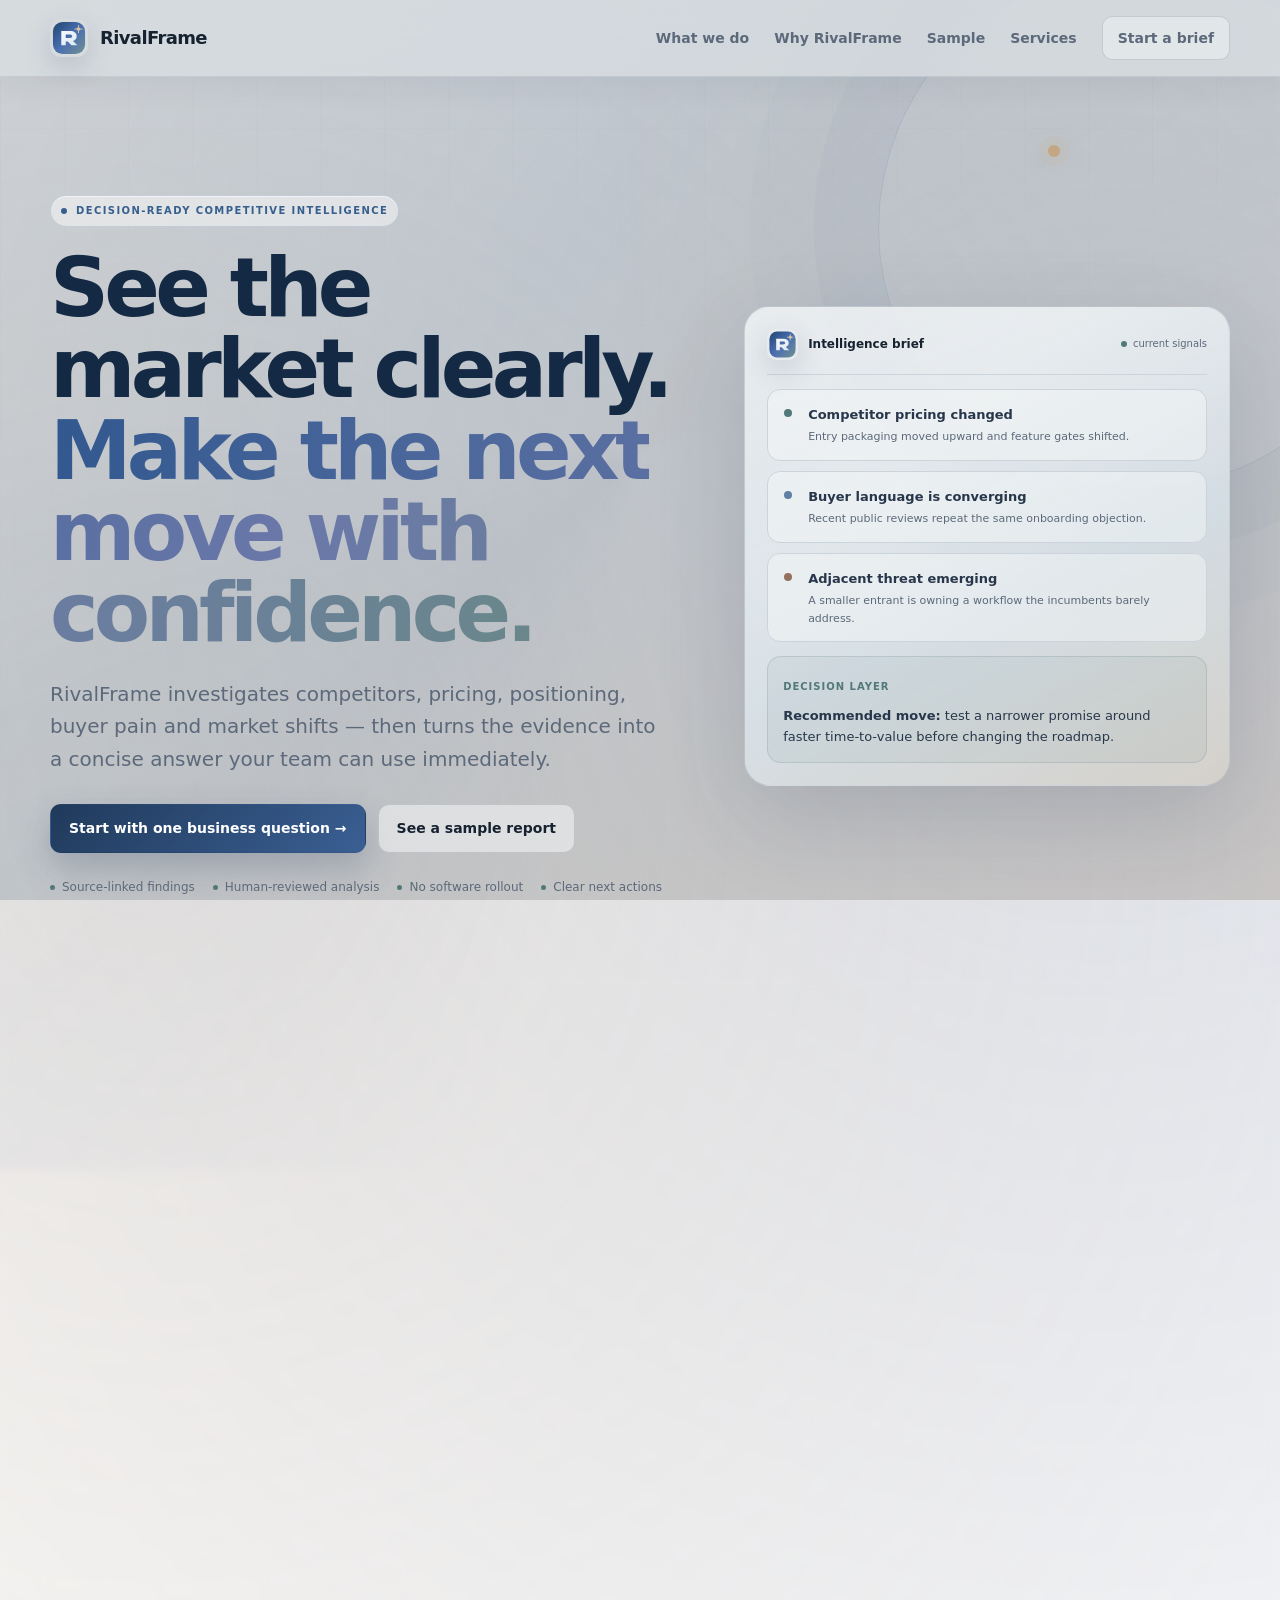
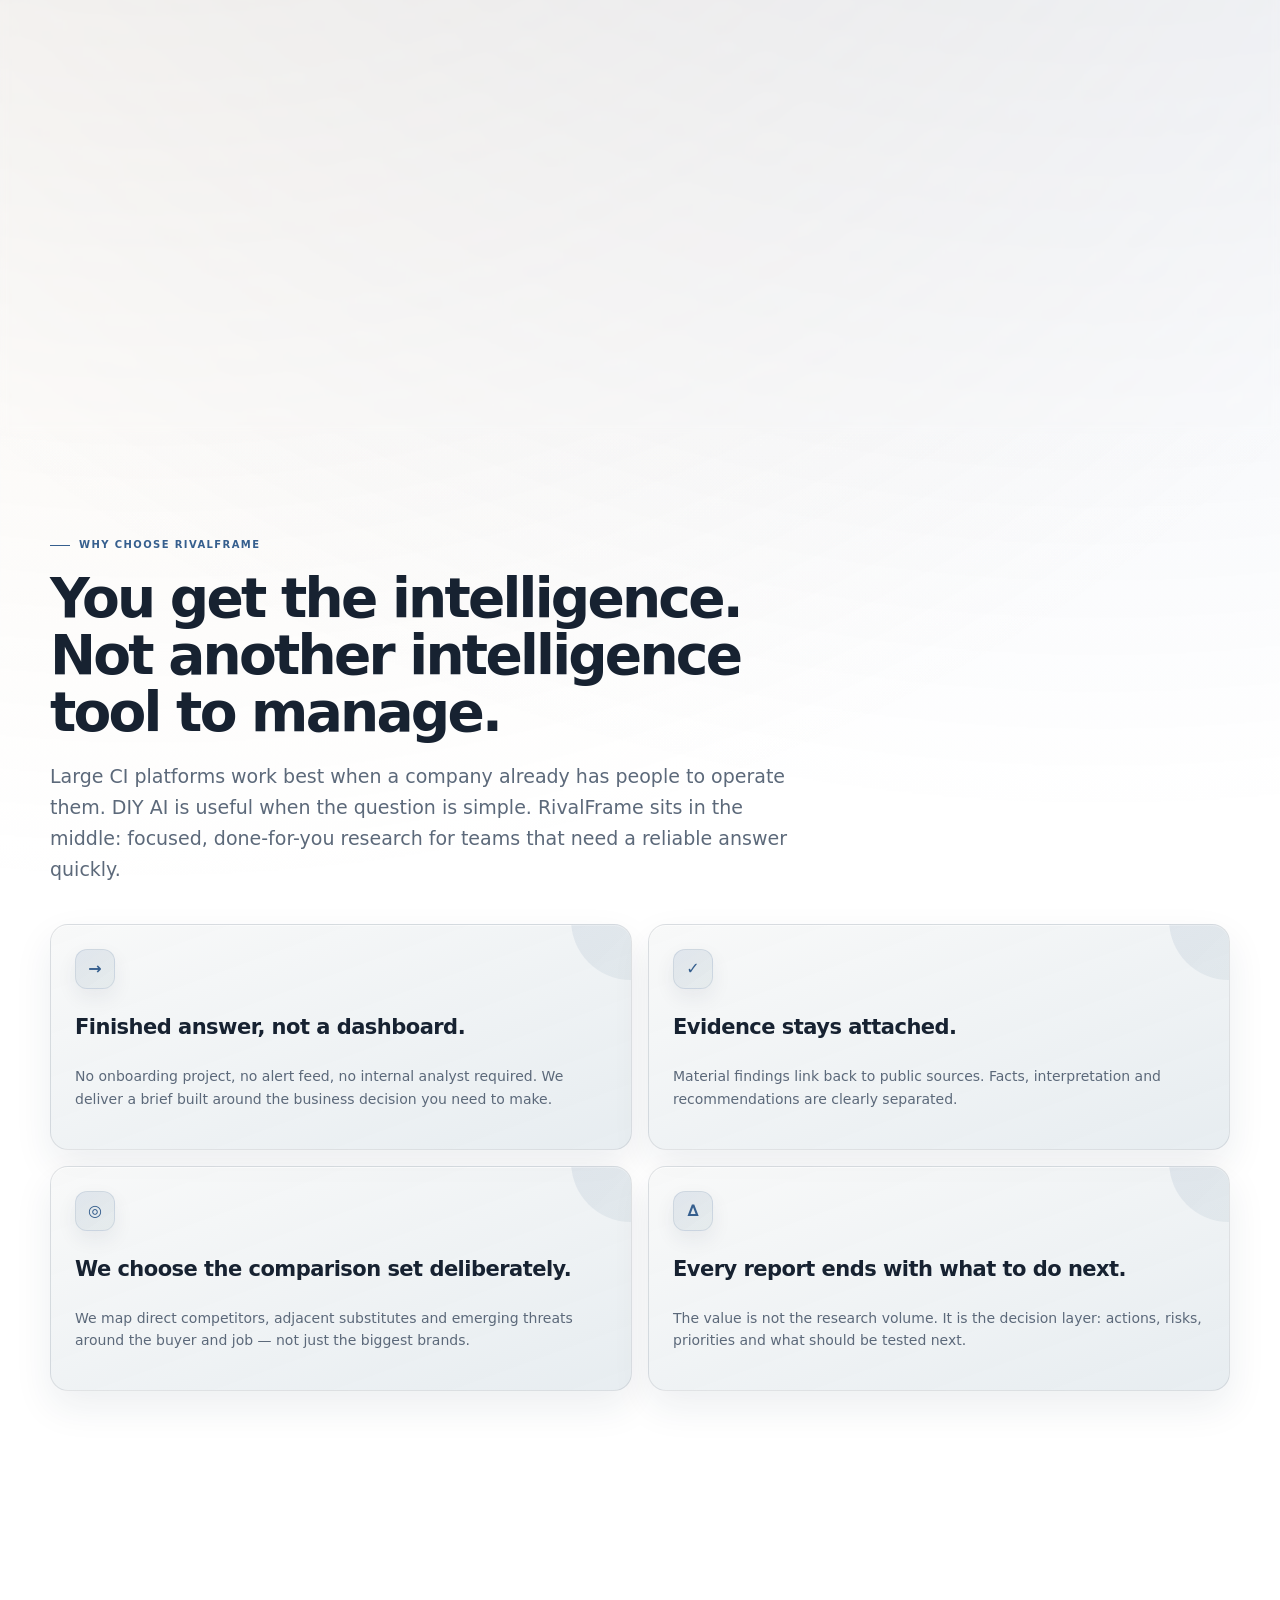
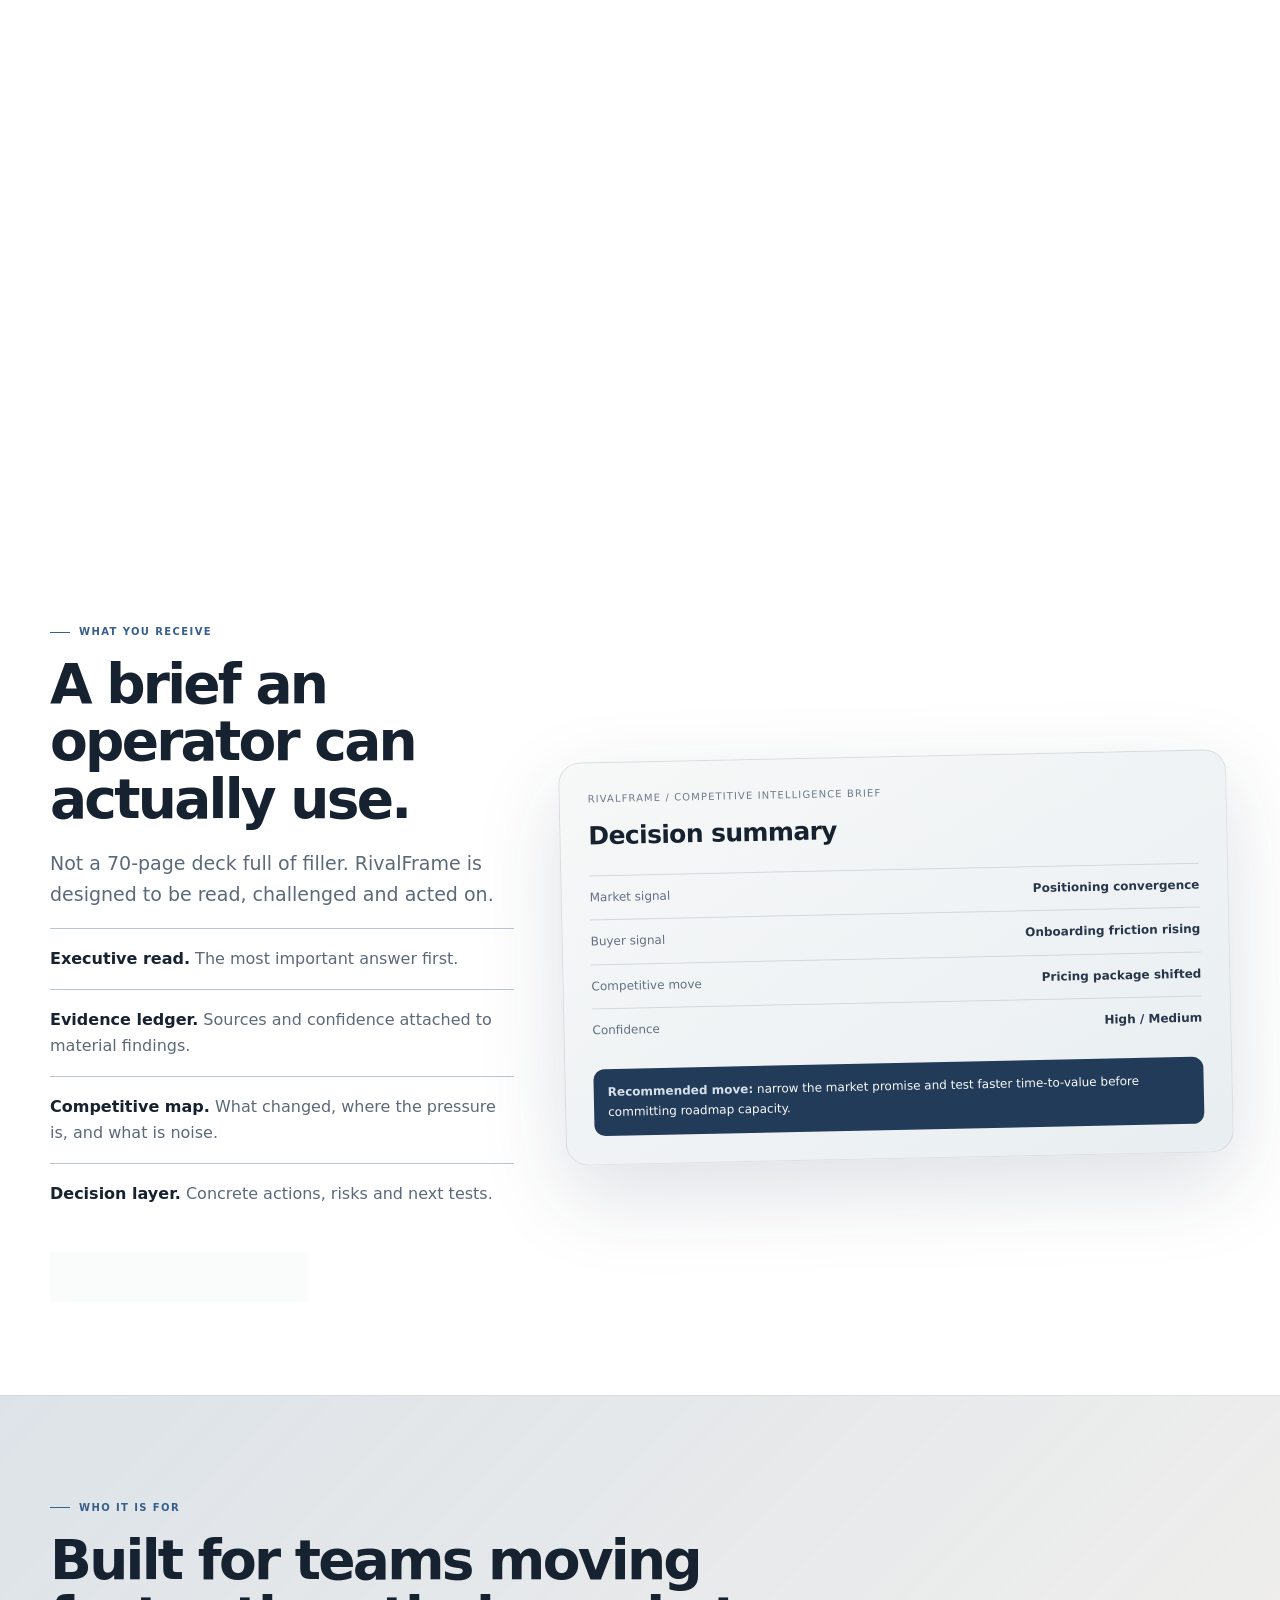
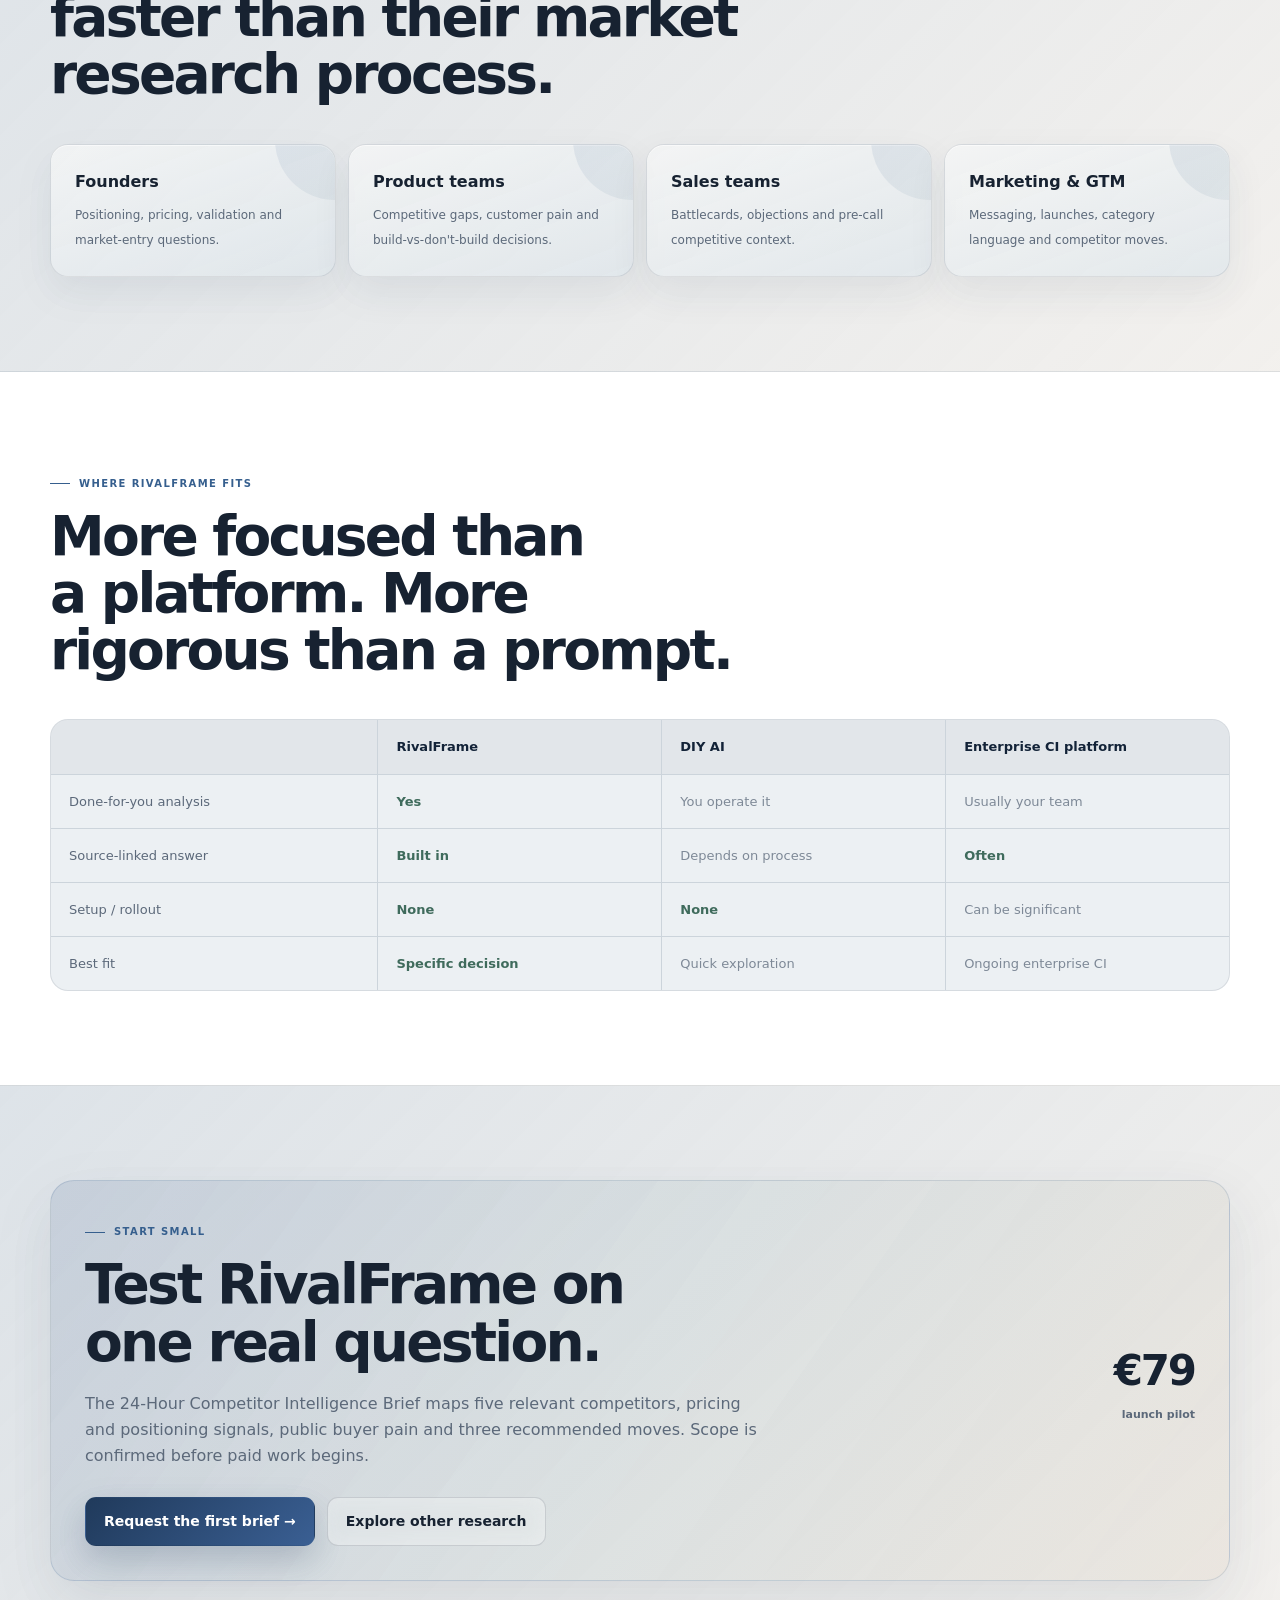
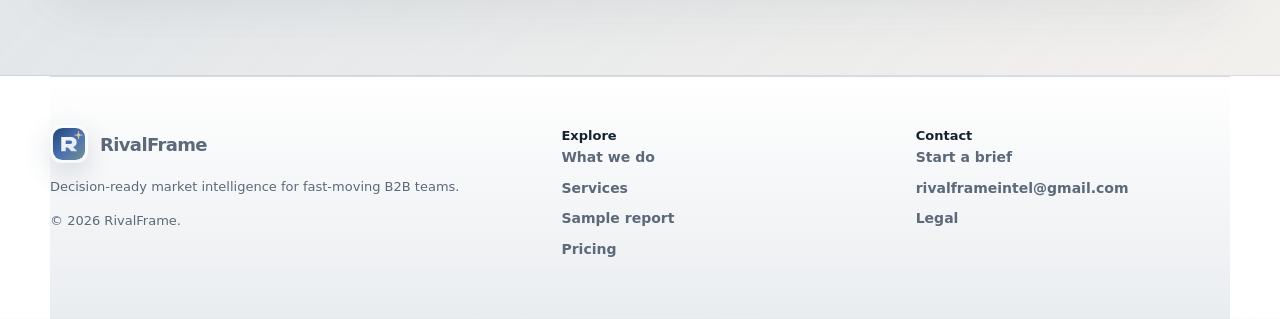
==== index.html @ 8e236d17 "Apply RivalFrame premium brand layer and logo" ====
<!doctype html>
<html lang="en">
<head>
  <meta charset="utf-8">
  <meta name="viewport" content="width=device-width,initial-scale=1">
  <title>RivalFrame — Decision-ready competitive intelligence</title>
  <meta name="description" content="RivalFrame turns competitor moves, pricing, buyer pain and market signals into source-linked answers and clear next actions for B2B SaaS and AI teams.">
  <meta name="theme-color" content="#cfd7df">
  <meta property="og:title" content="RivalFrame — Decision-ready competitive intelligence">
  <meta property="og:description" content="Know what changed. Know why it matters. Know what to do next.">
  <link rel="icon" href="logo-mark.svg" type="image/svg+xml">
  <link rel="stylesheet" href="styles.css">
  <link rel="stylesheet" href="brand.css">
</head>
<body>
  <div class="nav-shell">
    <header class="nav wrap">
      <a class="brand" href="index.html"><span class="mark">RF</span><span>RivalFrame</span></a>
      <button class="menu-toggle" aria-label="Toggle navigation" aria-expanded="false">☰</button>
      <nav><a href="#what">What we do</a><a href="#why">Why RivalFrame</a><a href="sample.html">Sample</a><a href="services.html">Services</a><a class="nav-cta" href="contact.html">Start a brief</a></nav>
    </header>
  </div>

  <main>
    <section class="hero wrap">
      <div class="hero-grid">
        <div>
          <div class="hero-kicker"><i></i> Decision-ready competitive intelligence</div>
          <h1>See the market clearly. <span>Make the next move with confidence.</span></h1>
          <p class="hero-sub">RivalFrame investigates competitors, pricing, positioning, buyer pain and market shifts — then turns the evidence into a concise answer your team can use immediately.</p>
          <div class="actions"><a class="button primary" href="contact.html">Start with one business question →</a><a class="button secondary" href="sample.html">See a sample report</a></div>
          <div class="hero-proof"><span>Source-linked findings</span><span>Human-reviewed analysis</span><span>No software rollout</span><span>Clear next actions</span></div>
        </div>

        <aside class="intel-console" aria-label="RivalFrame intelligence preview">
          <div class="console-top"><div class="console-brand"><span class="mark">RF</span> Intelligence brief</div><div class="console-live">current signals</div></div>
          <div class="signal-stack">
            <div class="signal-row hot"><b>Competitor pricing changed</b><small>Entry packaging moved upward and feature gates shifted.</small></div>
            <div class="signal-row"><b>Buyer language is converging</b><small>Recent public reviews repeat the same onboarding objection.</small></div>
            <div class="signal-row warn"><b>Adjacent threat emerging</b><small>A smaller entrant is owning a workflow the incumbents barely address.</small></div>
          </div>
          <div class="console-result"><small>Decision layer</small><p><b>Recommended move:</b> test a narrower promise around faster time-to-value before changing the roadmap.</p></div>
        </aside>
      </div>
    </section>

    <section id="what" class="section panel">
      <div class="wrap">
        <div class="section-head"><div class="eyebrow">What RivalFrame does</div><h2>We answer the questions that are expensive to guess.</h2><p class="section-intro">Bring us the decision. We build the external evidence around it, separate signal from noise, and show what it means — without handing you a giant folder of links to interpret yourself.</p></div>
        <div class="outcome-grid">
          <article class="outcome-card"><div class="num">01 / COMPETE</div><h3>Who are we really competing with?</h3><p>Direct rivals, substitutes, pricing, positioning, launches and product moves mapped around your actual buyer.</p></article>
          <article class="outcome-card"><div class="num">02 / POSITION</div><h3>Why do we sound like everyone else?</h3><p>We compare claims, category language, proof, packaging and public objections to find a sharper market story.</p></article>
          <article class="outcome-card"><div class="num">03 / SELL</div><h3>How do we win against this competitor?</h3><p>Current battlecards, objection handling, account context and talk tracks built from public evidence.</p></article>
          <article class="outcome-card"><div class="num">04 / BUILD</div><h3>Should we build this?</h3><p>Demand signals, alternatives, buyer pain and saturation are tested before you spend weeks building the wrong thing.</p></article>
          <article class="outcome-card"><div class="num">05 / LAUNCH</div><h3>Where is the real market opening?</h3><p>We identify segment gaps, competitor blind spots, pricing patterns and emerging moves that can shape GTM decisions.</p></article>
          <article class="outcome-card"><div class="num">06 / MONITOR</div><h3>What changed since last week?</h3><p>Rival Watch tracks meaningful moves and explains why they matter instead of flooding you with trivial alerts.</p></article>
        </div>
      </div>
    </section>

    <section id="why" class="section wrap">
      <div class="section-head"><div class="eyebrow">Why choose RivalFrame</div><h2>You get the intelligence. Not another intelligence tool to manage.</h2><p class="section-intro">Large CI platforms work best when a company already has people to operate them. DIY AI is useful when the question is simple. RivalFrame sits in the middle: focused, done-for-you research for teams that need a reliable answer quickly.</p></div>
      <div class="why-grid">
        <article class="why-card"><div class="why-icon">→</div><h3>Finished answer, not a dashboard.</h3><p>No onboarding project, no alert feed, no internal analyst required. We deliver a brief built around the business decision you need to make.</p></article>
        <article class="why-card"><div class="why-icon">✓</div><h3>Evidence stays attached.</h3><p>Material findings link back to public sources. Facts, interpretation and recommendations are clearly separated.</p></article>
        <article class="why-card"><div class="why-icon">◎</div><h3>We choose the comparison set deliberately.</h3><p>We map direct competitors, adjacent substitutes and emerging threats around the buyer and job — not just the biggest brands.</p></article>
        <article class="why-card"><div class="why-icon">∆</div><h3>Every report ends with what to do next.</h3><p>The value is not the research volume. It is the decision layer: actions, risks, priorities and what should be tested next.</p></article>
      </div>
    </section>

    <section class="section panel">
      <div class="wrap">
        <div class="section-head"><div class="eyebrow">How it works</div><h2>One decision in. One decision-ready brief out.</h2></div>
        <div class="process-line">
          <div class="process-step"><div class="step-no">01 / SCOPE</div><h3>Define the decision</h3><p>Company, market, buyer and the exact question are agreed before research starts.</p></div>
          <div class="process-step"><div class="step-no">02 / INVESTIGATE</div><h3>Collect the right evidence</h3><p>Competitor sites, pricing, releases, reviews, public discussions and other relevant primary or independent sources.</p></div>
          <div class="process-step"><div class="step-no">03 / ANALYSE</div><h3>Separate signal from noise</h3><p>Repeated patterns, meaningful changes, uncertainty and contradictory evidence are made explicit.</p></div>
          <div class="process-step"><div class="step-no">04 / DECIDE</div><h3>Turn findings into action</h3><p>The report closes with prioritized moves, risks and the next thing worth testing.</p></div>
        </div>
      </div>
    </section>

    <section class="section wrap">
      <div class="deliverable">
        <div><div class="eyebrow">What you receive</div><h2>A brief an operator can actually use.</h2><p class="section-intro">Not a 70-page deck full of filler. RivalFrame is designed to be read, challenged and acted on.</p><div class="checklist"><p><b>Executive read.</b> The most important answer first.</p><p><b>Evidence ledger.</b> Sources and confidence attached to material findings.</p><p><b>Competitive map.</b> What changed, where the pressure is, and what is noise.</p><p><b>Decision layer.</b> Concrete actions, risks and next tests.</p></div><div class="actions"><a class="button secondary" href="sample.html">Open the full sample report</a></div></div>
        <div class="report-preview"><div class="rp-top">RivalFrame / Competitive Intelligence Brief</div><h3>Decision summary</h3><div class="rp-row"><span>Market signal</span><span>Positioning convergence</span></div><div class="rp-row"><span>Buyer signal</span><span>Onboarding friction rising</span></div><div class="rp-row"><span>Competitive move</span><span>Pricing package shifted</span></div><div class="rp-row"><span>Confidence</span><span>High / Medium</span></div><div class="rp-action"><b>Recommended move:</b> narrow the market promise and test faster time-to-value before committing roadmap capacity.</div></div>
      </div>
    </section>

    <section class="section panel">
      <div class="wrap">
        <div class="section-head"><div class="eyebrow">Who it is for</div><h2>Built for teams moving faster than their market research process.</h2></div>
        <div class="fit-grid"><div class="fit-chip"><strong>Founders</strong><span>Positioning, pricing, validation and market-entry questions.</span></div><div class="fit-chip"><strong>Product teams</strong><span>Competitive gaps, customer pain and build-vs-don't-build decisions.</span></div><div class="fit-chip"><strong>Sales teams</strong><span>Battlecards, objections and pre-call competitive context.</span></div><div class="fit-chip"><strong>Marketing & GTM</strong><span>Messaging, launches, category language and competitor moves.</span></div></div>
      </div>
    </section>

    <section class="section wrap">
      <div class="section-head"><div class="eyebrow">Where RivalFrame fits</div><h2>More focused than a platform. More rigorous than a prompt.</h2></div>
      <div class="compare-box"><div class="compare-row head"><div></div><div>RivalFrame</div><div>DIY AI</div><div>Enterprise CI platform</div></div><div class="compare-row"><div>Done-for-you analysis</div><div class="good">Yes</div><div class="weak">You operate it</div><div class="weak">Usually your team</div></div><div class="compare-row"><div>Source-linked answer</div><div class="good">Built in</div><div class="weak">Depends on process</div><div class="good">Often</div></div><div class="compare-row"><div>Setup / rollout</div><div class="good">None</div><div class="good">None</div><div class="weak">Can be significant</div></div><div class="compare-row"><div>Best fit</div><div class="good">Specific decision</div><div class="weak">Quick exploration</div><div class="weak">Ongoing enterprise CI</div></div></div>
    </section>

    <section class="section panel">
      <div class="wrap start-card"><div><div class="eyebrow">Start small</div><h2>Test RivalFrame on one real question.</h2><p>The 24-Hour Competitor Intelligence Brief maps five relevant competitors, pricing and positioning signals, public buyer pain and three recommended moves. Scope is confirmed before paid work begins.</p><div class="actions"><a class="button primary" href="contact.html">Request the first brief →</a><a class="button secondary" href="services.html">Explore other research</a></div></div><div class="start-price">€79<small>launch pilot</small></div></div>
    </section>
  </main>

  <footer class="wrap footer"><div><a class="brand" href="index.html"><span class="mark">RF</span><span>RivalFrame</span></a><p>Decision-ready market intelligence for fast-moving B2B teams.</p><p>© <span data-year></span> RivalFrame.</p></div><div><strong>Explore</strong><div class="footer-links"><a href="#what">What we do</a><a href="services.html">Services</a><a href="sample.html">Sample report</a><a href="pricing.html">Pricing</a></div></div><div><strong>Contact</strong><div class="footer-links"><a href="contact.html">Start a brief</a><a href="mailto:rivalframeintel@gmail.com">rivalframeintel@gmail.com</a><a href="legal.html">Legal</a></div></div></footer>
  <script src="script.js"></script>
</body>
</html>
---- styles.css ----
:root{--bg:#d9dee4;--bg-deep:#cfd6dd;--panel:#e4e8ec;--panel-strong:#edf0f2;--panel-soft:#d3dae1;--ink:#172231;--ink-2:#27364a;--muted:#5c697a;--soft:#7e8997;--line:#bcc6d0;--line-soft:#ccd4db;--accent:#365f8e;--accent-2:#5f7fa3;--accent-soft:#c4d0dd;--teal:#527879;--warm:#94715d;--success:#3f6b5c;--max:1180px;--radius-lg:26px;--radius:18px;--radius-sm:12px;--shadow:0 22px 58px rgba(31,45,64,.10);--shadow-sm:0 8px 24px rgba(31,45,64,.07);--ease:cubic-bezier(.22,.7,.24,1)}*{box-sizing:border-box}html{scroll-behavior:smooth}body{margin:0;background:linear-gradient(180deg,#dce1e6 0%,#d6dce2 42%,#dfe3e7 100%);color:var(--ink);font-family:Inter,ui-sans-serif,system-ui,-apple-system,BlinkMacSystemFont,"Segoe UI",sans-serif;line-height:1.62;-webkit-font-smoothing:antialiased;text-rendering:optimizeLegibility;overflow-x:hidden}body:before{content:"";position:fixed;inset:0;z-index:-2;pointer-events:none;background:radial-gradient(circle at 84% 3%,rgba(54,95,142,.08),transparent 28%),radial-gradient(circle at 10% 12%,rgba(82,120,121,.06),transparent 25%)}a{color:inherit}.wrap{width:min(var(--max),calc(100% - 48px));margin-inline:auto}.nav-shell{position:sticky;top:0;z-index:50;background:rgba(217,222,228,.90);backdrop-filter:blur(18px) saturate(120%);border-bottom:1px solid rgba(23,34,49,.09)}.nav{height:76px;display:flex;align-items:center;justify-content:space-between}.brand{display:flex;align-items:center;gap:11px;text-decoration:none;color:var(--ink);font-weight:820;letter-spacing:-.025em}.brand-word,.brand span:last-child{font-size:18px}.mark{width:38px;height:38px;border-radius:11px;display:grid;place-items:center;background:#223b58;color:#f7f9fb;font-size:11px;font-weight:850;letter-spacing:.06em;box-shadow:0 7px 18px rgba(34,59,88,.16)}.nav nav{display:flex;align-items:center;gap:25px}.nav nav a,.footer a{color:var(--muted);text-decoration:none;font-size:14px;font-weight:620;transition:color .2s var(--ease),background .2s var(--ease),transform .2s var(--ease)}.nav nav a:hover,.footer a:hover{color:var(--ink)}.nav-cta{padding:10px 15px;border:1px solid rgba(23,34,49,.14);border-radius:10px;background:rgba(237,240,242,.56)}.nav-cta:hover{background:var(--panel-strong);transform:translateY(-1px)}.menu-toggle{display:none;background:var(--panel);color:var(--ink);border:1px solid var(--line);border-radius:10px;width:40px;height:40px;font-size:20px}.hero{padding:108px 0 82px;position:relative}.hero-grid{display:grid;grid-template-columns:1.05fr .82fr;gap:72px;align-items:center}.hero h1,.page-hero h1{font-size:clamp(49px,6.7vw,82px);line-height:.99;letter-spacing:-.058em;margin:0;max-width:880px;text-wrap:balance;color:var(--ink)}.hero h1 span,.page-hero h1 span{color:var(--accent)}.hero-sub,.lead,.section-intro{color:var(--muted);font-size:19px;max-width:760px}.hero-sub{font-size:20px;margin:25px 0 0;max-width:790px}.hero-kicker,.eyebrow{display:inline-flex;align-items:center;gap:9px;color:var(--accent);font-size:10px;font-weight:850;letter-spacing:.14em;text-transform:uppercase}.hero-kicker{padding:7px 10px;border:1px solid rgba(54,95,142,.17);border-radius:999px;background:rgba(237,240,242,.52);margin-bottom:20px}.hero-kicker i{width:6px;height:6px;border-radius:50%;background:var(--accent)}.eyebrow{margin-bottom:16px}.eyebrow:before{content:"";width:20px;height:1px;background:var(--accent)}.actions{display:flex;gap:12px;flex-wrap:wrap;margin-top:29px}.button{display:inline-flex;align-items:center;justify-content:center;gap:8px;min-height:46px;padding:12px 18px;border-radius:11px;text-decoration:none;font-size:14px;font-weight:760;border:1px solid transparent;transition:transform .2s var(--ease),box-shadow .2s var(--ease),border-color .2s var(--ease),background .2s var(--ease)}.button:hover{transform:translateY(-2px)}.primary{background:#223b58;color:#fff;box-shadow:0 10px 24px rgba(34,59,88,.16)}.primary:hover{background:#1b324c;box-shadow:0 13px 30px rgba(34,59,88,.20)}.secondary{background:rgba(237,240,242,.62);border-color:rgba(23,34,49,.14);color:var(--ink)}.secondary:hover{background:var(--panel-strong);border-color:rgba(23,34,49,.22)}.hero-proof,.trust-strip{display:flex;flex-wrap:wrap;gap:18px;margin-top:25px;color:var(--muted);font-size:12px}.hero-proof span,.trust-strip span{display:flex;align-items:center;gap:7px}.hero-proof span:before,.trust-strip span:before{content:"";width:5px;height:5px;border-radius:50%;background:var(--teal)}.intel-console,.hero-card,.contact-card{position:relative;overflow:hidden;border:1px solid rgba(23,34,49,.11);border-radius:var(--radius-lg);background:linear-gradient(180deg,rgba(237,240,242,.95),rgba(226,231,235,.91));padding:22px;box-shadow:var(--shadow)}.intel-console:before{content:"";position:absolute;inset:0;background:linear-gradient(135deg,rgba(54,95,142,.05),transparent 35%,rgba(82,120,121,.04));pointer-events:none}.console-top{display:flex;justify-content:space-between;align-items:center;padding-bottom:14px;border-bottom:1px solid var(--line-soft);position:relative}.console-brand{display:flex;align-items:center;gap:10px;color:var(--ink);font-size:12px;font-weight:780}.console-brand .mark{width:31px;height:31px;border-radius:9px;font-size:9px}.console-live{color:var(--muted);font-size:10px}.console-live:before{content:"";display:inline-block;width:6px;height:6px;border-radius:50%;background:var(--teal);margin-right:6px}.signal-stack{display:grid;gap:10px;margin-top:14px}.signal-row{position:relative;padding:14px 14px 14px 40px;border:1px solid var(--line-soft);border-radius:13px;background:rgba(247,249,250,.42)}.signal-row:before{content:"";position:absolute;left:16px;top:19px;width:8px;height:8px;border-radius:50%;background:var(--accent-2)}.signal-row.hot:before{background:var(--teal)}.signal-row.warn:before{background:var(--warm)}.signal-row b{display:block;color:var(--ink-2);font-size:13px}.signal-row small{display:block;color:var(--muted);font-size:11px;margin-top:3px}.console-result{margin-top:14px;padding:15px;border:1px solid rgba(82,120,121,.19);border-radius:14px;background:rgba(82,120,121,.075)}.console-result small{color:var(--teal);font-size:10px;font-weight:850;letter-spacing:.1em;text-transform:uppercase}.console-result p{margin:7px 0 0;color:var(--ink-2);font-size:13px}.section{padding:94px 0}.section-tight{padding:58px 0 90px}.panel{background:rgba(202,210,218,.48);border-top:1px solid rgba(23,34,49,.07);border-bottom:1px solid rgba(23,34,49,.07)}.section-head{max-width:820px;margin-bottom:40px}h2{font-size:clamp(35px,4.6vw,55px);line-height:1.04;letter-spacing:-.05em;margin:0 0 20px;color:var(--ink);text-wrap:balance}h3{letter-spacing:-.025em}.split{display:grid;grid-template-columns:.86fr 1.14fr;gap:76px}.cards,.outcome-grid{display:grid;grid-template-columns:repeat(3,1fr);gap:16px;margin-top:30px}.card,.outcome-card,.why-card,.fit-chip{border:1px solid rgba(23,34,49,.10);border-radius:var(--radius);background:linear-gradient(180deg,rgba(236,240,243,.82),rgba(226,231,235,.76));padding:24px;box-shadow:inset 0 1px rgba(255,255,255,.38);transition:transform .22s var(--ease),box-shadow .22s var(--ease),border-color .22s var(--ease)}.card{min-height:250px;display:flex;flex-direction:column}.card:hover,.outcome-card:hover,.why-card:hover{transform:translateY(-4px);border-color:rgba(54,95,142,.20);box-shadow:var(--shadow-sm)}.card h3,.outcome-card h3,.why-card h3{color:var(--ink);font-size:21px}.card p,.outcome-card p,.why-card p{color:var(--muted);font-size:14px}.price{margin-top:auto;padding-top:20px;color:var(--ink);font-size:28px;font-weight:850;letter-spacing:-.04em}.price small,.big-price small,.muted{color:var(--muted);font-size:12px}.featured{border-color:rgba(54,95,142,.23);background:linear-gradient(180deg,rgba(225,232,240,.94),rgba(221,227,233,.82))}.pill{width:max-content;padding:5px 8px;border-radius:999px;background:#223b58;color:#fff;font-size:9px;font-weight:850;letter-spacing:.09em;text-transform:uppercase}.pill.alt{background:var(--accent)}.pill.gold{background:#7f6657}.outcome-card{min-height:232px}.outcome-card .num{font-size:10px;color:var(--accent);font-weight:850;letter-spacing:.09em}.outcome-card h3{margin:27px 0 9px}.why-grid{display:grid;grid-template-columns:1fr 1fr;gap:16px}.why-icon{width:40px;height:40px;border-radius:12px;display:grid;place-items:center;margin-bottom:21px;background:rgba(54,95,142,.08);border:1px solid rgba(54,95,142,.13);color:var(--accent);font-weight:850}.process-line,.method-grid{display:grid;grid-template-columns:repeat(4,1fr);gap:1px;overflow:hidden;border:1px solid rgba(23,34,49,.10);border-radius:var(--radius);background:rgba(23,34,49,.08)}.process-step,.method-grid>div{min-height:190px;padding:24px;background:rgba(228,233,237,.96)}.process-step .step-no,.method-number{font-size:10px;color:var(--accent);font-weight:850;letter-spacing:.09em}.process-step h3{margin:33px 0 8px;color:var(--ink);font-size:18px}.process-step p,.method-grid p{margin:0;color:var(--muted);font-size:13px}.deliverable{display:grid;grid-template-columns:.82fr 1.18fr;gap:48px;align-items:center}.report-preview,.report{background:#f0f2f4;color:var(--ink);border:1px solid rgba(23,34,49,.10);border-radius:22px;box-shadow:var(--shadow)}.report-preview{padding:28px;transform:rotate(.35deg)}.report-preview .rp-top{font-size:10px;letter-spacing:.11em;color:#6e7a8a;text-transform:uppercase}.report-preview h3{font-size:25px;margin:9px 0 18px;color:var(--ink)}.rp-row{display:grid;grid-template-columns:1fr auto;gap:14px;padding:12px 0;border-top:1px solid #d2d8de;font-size:12px}.rp-row span:first-child{color:#637083}.rp-row span:last-child{font-weight:800;color:var(--ink-2)}.rp-action{margin-top:17px;padding:14px;border-radius:11px;background:#223b58;color:#f8fafb;font-size:12px}.rp-action b{color:#d6e0ea}.fit-grid{display:grid;grid-template-columns:repeat(4,1fr);gap:12px}.fit-chip strong{display:block;color:var(--ink);margin-bottom:6px}.fit-chip span{color:var(--muted);font-size:12px}.compare-box,.pricing-table{overflow:hidden;border:1px solid rgba(23,34,49,.10);border-radius:var(--radius);background:rgba(228,233,237,.68)}.compare-row{display:grid;grid-template-columns:1.15fr 1fr 1fr 1fr;border-top:1px solid var(--line-soft)}.compare-row:first-child{border-top:0}.compare-row>div{padding:16px 18px;border-left:1px solid var(--line-soft);font-size:13px}.compare-row>div:first-child{border-left:0;color:var(--muted)}.compare-row.head{background:rgba(23,34,49,.045);font-size:11px;font-weight:800}.compare-row .good{color:var(--success);font-weight:780}.compare-row .weak{color:var(--soft)}.start-card{display:flex;align-items:center;justify-content:space-between;gap:36px;padding:34px;border:1px solid rgba(54,95,142,.17);border-radius:24px;background:linear-gradient(125deg,rgba(54,95,142,.08),rgba(82,120,121,.045));box-shadow:var(--shadow-sm)}.start-card p{max-width:690px;color:var(--muted);margin:0}.start-price{white-space:nowrap;color:var(--ink);font-size:42px;font-weight:860;letter-spacing:-.05em}.start-price small{display:block;color:var(--muted);font-size:11px;letter-spacing:0;text-align:right}.checklist p{margin:0;padding:17px 0;border-top:1px solid var(--line);color:var(--muted)}.checklist b{color:var(--ink)}.page-hero{padding:88px 0 56px}.service-group{margin-top:62px}.service-group-head{display:flex;justify-content:space-between;gap:30px;align-items:end}.service-group-head p{max-width:560px;color:var(--muted)}.category-label{color:var(--accent);font-size:10px;font-weight:850;letter-spacing:.13em;text-transform:uppercase}.price-row{display:grid;grid-template-columns:1.15fr 2fr .65fr .4fr;gap:16px;align-items:center;padding:18px 20px;border-bottom:1px solid var(--line-soft)}.price-row:last-child{border-bottom:0}.price-row.header{background:rgba(23,34,49,.04);color:var(--muted);font-size:10px;text-transform:uppercase}.price-row .desc,.price-row .tag{color:var(--muted);font-size:13px}.price-row .cost{color:var(--ink);font-weight:850}.contact-grid{display:grid;grid-template-columns:1fr .82fr;gap:25px}.contact-option{display:flex;gap:14px;padding:16px 0;border-top:1px solid var(--line-soft)}.contact-icon{width:34px;height:34px;flex:0 0 auto;border-radius:10px;display:grid;place-items:center;background:rgba(54,95,142,.08);border:1px solid rgba(54,95,142,.11);color:var(--accent)}.sample-page{padding:70px 0 100px}.sample-shell{max-width:960px;margin:auto}.sample-banner{padding:14px 17px;border:1px solid var(--line);border-radius:13px;color:var(--muted);background:rgba(228,233,237,.74);margin-bottom:24px}.report{padding:clamp(26px,5vw,56px)}.report h1{font-size:clamp(34px,5vw,49px);color:var(--ink)}.report h2{font-size:28px;margin-top:40px;color:var(--ink)}.report p,.report li{color:#566375}.report table{width:100%;border-collapse:collapse}.report th,.report td{padding:10px 8px;text-align:left;border-bottom:1px solid #d0d7dd;font-size:14px}.report-kpis{display:grid;grid-template-columns:repeat(3,1fr);gap:10px;margin:26px 0}.report-kpis>div{padding:14px;border:1px solid #d0d7dd;border-radius:12px;background:#e7ebee}.legal{max-width:880px;padding:78px 0 108px}.legal p,.legal li{color:var(--muted)}.legal-callout{padding:18px;border:1px solid rgba(148,113,93,.25);border-radius:16px;background:rgba(148,113,93,.065)}.faq details{padding:18px 0;border-top:1px solid var(--line)}.faq p{color:var(--muted)}.footer{padding:48px 0 58px;display:grid;grid-template-columns:1.2fr .8fr .8fr;gap:40px;border-top:1px solid rgba(23,34,49,.09);color:var(--muted);font-size:13px}.footer strong{color:var(--ink)}.footer-links{display:grid;gap:8px}.reveal{opacity:0;transform:translateY(18px);transition:opacity .6s var(--ease),transform .6s var(--ease)}.reveal.in-view{opacity:1;transform:none}.stagger>*{opacity:0;transform:translateY(14px);transition:opacity .55s var(--ease),transform .55s var(--ease)}.stagger.in-view>*{opacity:1;transform:none}.stagger.in-view>*:nth-child(2){transition-delay:.05s}.stagger.in-view>*:nth-child(3){transition-delay:.10s}.stagger.in-view>*:nth-child(4){transition-delay:.15s}.stagger.in-view>*:nth-child(5){transition-delay:.20s}.stagger.in-view>*:nth-child(6){transition-delay:.25s}@media(max-width:980px){.hero-grid,.split,.contact-grid,.deliverable{grid-template-columns:1fr;gap:42px}.intel-console{max-width:660px}.cards,.outcome-grid{grid-template-columns:1fr 1fr}.why-grid{grid-template-columns:1fr}.process-line,.method-grid{grid-template-columns:1fr 1fr}.fit-grid{grid-template-columns:1fr 1fr}.compare-row{grid-template-columns:1.2fr 1fr 1fr}.compare-row>div:nth-child(4){display:none}.start-card{align-items:flex-start;flex-direction:column}.start-price small{text-align:left}.service-group-head{align-items:flex-start;flex-direction:column}.price-row{grid-template-columns:1fr .45fr}.price-row .desc,.price-row .tag{display:none}}@media(max-width:900px){.nav nav{display:none;position:absolute;top:76px;left:0;right:0;padding:18px 22px;background:rgba(217,222,228,.98);border-bottom:1px solid var(--line);flex-direction:column;align-items:flex-start}.nav nav.open{display:flex}.menu-toggle{display:block}}@media(max-width:620px){.wrap{width:min(var(--max),calc(100% - 30px))}.hero{padding:76px 0 58px}.hero h1,.page-hero h1{font-size:45px;line-height:1}.hero-sub,.lead,.section-intro{font-size:17px}.section{padding:72px 0}.cards,.outcome-grid,.process-line,.method-grid,.fit-grid,.report-kpis{grid-template-columns:1fr}.compare-row{grid-template-columns:1.25fr 1fr}.compare-row>div:nth-child(3){display:none}.report-preview{transform:none}.footer{grid-template-columns:1fr}.start-price{font-size:36px}.intel-console{padding:17px}.signal-row{padding-right:10px}.hero-proof{gap:11px 16px}}@media(prefers-reduced-motion:reduce){html{scroll-behavior:auto}.reveal,.stagger>*{opacity:1!important;transform:none!important;transition:none!important}.button,.card,.outcome-card,.why-card{transition:none!important}}
---- brand.css ----
/* RivalFrame premium brand layer */
:root{--rf-bg:#cfd7df;--rf-bg2:#d9d3cb;--rf-surface:rgba(244,246,247,.72);--rf-surface2:rgba(227,233,238,.78);--rf-ink:#132338;--rf-blue:#365d96;--rf-blue2:#6f83b7;--rf-teal:#648b8c;--rf-sand:#c3a782;--rf-line:rgba(25,43,66,.12);--rf-glow:rgba(71,101,153,.18)}
body{background:
radial-gradient(circle at 12% 12%,rgba(195,167,130,.20),transparent 28%),
radial-gradient(circle at 86% 8%,rgba(84,113,168,.20),transparent 30%),
linear-gradient(135deg,#d8dde2 0%,#cfd8df 38%,#ddd6ce 100%) fixed;color:var(--rf-ink)}
body:before{background-image:linear-gradient(rgba(19,35,56,.025) 1px,transparent 1px),linear-gradient(90deg,rgba(19,35,56,.025) 1px,transparent 1px);background-size:64px 64px;opacity:.45;mask-image:linear-gradient(to bottom,black,transparent 84%)}
body:after{content:"";position:fixed;inset:-30%;pointer-events:none;background:conic-gradient(from 120deg at 50% 50%,transparent 0 20%,rgba(84,113,168,.05) 30%,transparent 43% 64%,rgba(195,167,130,.055) 75%,transparent 88%);animation:rfAmbient 28s linear infinite;z-index:-1}
.nav-shell{background:rgba(218,223,226,.72);box-shadow:0 10px 30px rgba(28,45,66,.05)}
.mark{background:url('logo-mark.svg') center/cover no-repeat!important;color:transparent!important;font-size:0!important;border:0!important;box-shadow:0 10px 28px rgba(34,59,88,.16)!important;transform:translateZ(0)}
.brand{gap:12px}.brand span:last-child{font-weight:850;letter-spacing:-.035em}
.hero{padding-top:118px;isolation:isolate}.hero:before{content:"";position:absolute;width:520px;height:520px;border:1px solid rgba(54,93,150,.14);border-radius:50%;right:-170px;top:-110px;box-shadow:0 0 0 64px rgba(54,93,150,.035),0 0 0 128px rgba(100,139,140,.028);animation:rfOrbit 24s linear infinite;z-index:-1}.hero:after{content:"";position:absolute;width:12px;height:12px;border-radius:50%;background:var(--rf-sand);right:170px;top:68px;box-shadow:0 0 0 9px rgba(195,167,130,.13),0 0 30px rgba(195,167,130,.30);animation:rfPulse 3s ease-in-out infinite}
.hero-kicker{background:rgba(246,247,247,.56);border-color:rgba(54,93,150,.18);box-shadow:inset 0 1px rgba(255,255,255,.6)}
.hero h1,.page-hero h1{color:#142a44}.hero h1 span,.page-hero h1 span{background:linear-gradient(100deg,#31588f 0%,#6a78a9 55%,#6a878b 100%);-webkit-background-clip:text;background-clip:text;color:transparent}
.primary{background:linear-gradient(135deg,#203a5b,#3a5f93);box-shadow:0 14px 34px rgba(31,58,91,.23)}.primary:hover{background:linear-gradient(135deg,#1d3554,#365988);box-shadow:0 18px 42px rgba(31,58,91,.28)}
.secondary{background:rgba(246,247,247,.54);backdrop-filter:blur(10px)}
.intel-console{background:linear-gradient(155deg,rgba(247,248,248,.91),rgba(219,229,235,.84) 60%,rgba(226,219,210,.72));box-shadow:0 30px 90px rgba(31,49,72,.16);border-color:rgba(39,64,96,.14);transform:perspective(1200px) rotateY(-2deg) rotateX(1deg);transition:transform .5s cubic-bezier(.2,.75,.25,1),box-shadow .5s ease}
.intel-console:hover{transform:perspective(1200px) rotateY(0) rotateX(0) translateY(-5px);box-shadow:0 38px 110px rgba(31,49,72,.20)}
.intel-console:after{content:"";position:absolute;inset:-35%;background:linear-gradient(115deg,transparent 34%,rgba(255,255,255,.55) 49%,transparent 64%);transform:translateX(-80%) rotate(8deg);animation:rfSweep 8s ease-in-out infinite;pointer-events:none}
.signal-row{transition:transform .3s ease,background .3s ease,border-color .3s ease}.signal-row:hover{transform:translateX(5px);background:rgba(255,255,255,.60);border-color:rgba(54,93,150,.18)}
.console-live:before{animation:rfPulse 2s ease-in-out infinite}
.panel{background:linear-gradient(135deg,rgba(197,207,216,.58),rgba(225,220,213,.42));backdrop-filter:blur(5px)}
.section:nth-of-type(even):not(.panel){position:relative}.section:nth-of-type(even):not(.panel):before{content:"";position:absolute;inset:12% 4%;border-radius:48px;background:linear-gradient(135deg,rgba(255,255,255,.16),rgba(54,93,150,.025));z-index:-1}
.card,.outcome-card,.why-card,.fit-chip{position:relative;overflow:hidden;background:linear-gradient(160deg,rgba(246,247,247,.76),rgba(222,230,235,.72));box-shadow:0 16px 38px rgba(31,49,72,.08),inset 0 1px rgba(255,255,255,.55)}
.card:before,.outcome-card:before,.why-card:before,.fit-chip:before{content:"";position:absolute;width:120px;height:120px;border-radius:50%;right:-60px;top:-65px;background:linear-gradient(135deg,rgba(79,111,165,.12),rgba(100,139,140,.08));transition:transform .45s ease}.card:hover:before,.outcome-card:hover:before,.why-card:hover:before{transform:scale(1.45)}
.outcome-card:nth-child(2n):before{background:linear-gradient(135deg,rgba(195,167,130,.14),rgba(100,139,140,.08))}.outcome-card:nth-child(3n):before{background:linear-gradient(135deg,rgba(111,131,183,.14),rgba(195,167,130,.08))}
.outcome-card .num{display:inline-flex;padding:5px 8px;border-radius:999px;background:rgba(54,93,150,.07);border:1px solid rgba(54,93,150,.09)}
.why-icon{background:linear-gradient(145deg,rgba(54,93,150,.12),rgba(100,139,140,.10));box-shadow:0 8px 20px rgba(31,49,72,.07)}
.process-line{box-shadow:0 18px 48px rgba(31,49,72,.08)}.process-step{position:relative;overflow:hidden;background:linear-gradient(160deg,rgba(239,243,245,.94),rgba(216,225,231,.90))}.process-step:after{content:"";position:absolute;left:24px;right:24px;bottom:0;height:3px;background:linear-gradient(90deg,#365d96,#648b8c,#c3a782);transform:scaleX(0);transform-origin:left;transition:transform .4s ease}.process-step:hover:after{transform:scaleX(1)}
.report-preview{background:linear-gradient(150deg,#f7f8f8,#e8eef1);box-shadow:0 30px 85px rgba(31,49,72,.15);transform:rotate(-1.2deg);transition:transform .45s ease}.report-preview:hover{transform:rotate(0) translateY(-4px)}
.start-card{background:linear-gradient(125deg,rgba(67,96,144,.16),rgba(100,139,140,.10),rgba(195,167,130,.13));box-shadow:0 22px 60px rgba(31,49,72,.10)}
.footer{background:linear-gradient(180deg,transparent,rgba(192,201,210,.34))}
.reveal{opacity:0;transform:translateY(28px) scale(.985);filter:blur(4px);transition:opacity .8s cubic-bezier(.2,.75,.25,1),transform .8s cubic-bezier(.2,.75,.25,1),filter .8s ease}.reveal.in-view{opacity:1;transform:none;filter:none}
.stagger>*{opacity:0;transform:translateY(24px);transition:opacity .65s ease,transform .65s cubic-bezier(.2,.75,.25,1)}.stagger.in-view>*{opacity:1;transform:none}.stagger.in-view>*:nth-child(2){transition-delay:.07s}.stagger.in-view>*:nth-child(3){transition-delay:.14s}.stagger.in-view>*:nth-child(4){transition-delay:.21s}.stagger.in-view>*:nth-child(5){transition-delay:.28s}.stagger.in-view>*:nth-child(6){transition-delay:.35s}
@keyframes rfAmbient{to{transform:rotate(360deg)}}@keyframes rfOrbit{to{transform:rotate(360deg)}}@keyframes rfPulse{0%,100%{opacity:.55;transform:scale(.85)}50%{opacity:1;transform:scale(1.12)}}@keyframes rfSweep{0%,60%{transform:translateX(-90%) rotate(8deg)}85%,100%{transform:translateX(90%) rotate(8deg)}}
@media(max-width:900px){.intel-console{transform:none}.hero:before{right:-320px;top:-140px}.hero:after{right:40px}.section:nth-of-type(even):not(.panel):before{inset:6% 1%;border-radius:28px}}
@media(max-width:620px){body:after{display:none}.hero{padding-top:82px}.hero:before{width:360px;height:360px;right:-260px;top:-85px}.hero:after{display:none}.report-preview{transform:none}}
@media(prefers-reduced-motion:reduce){body:after,.hero:before,.hero:after,.intel-console:after,.console-live:before{animation:none!important}.reveal,.stagger>*{opacity:1!important;transform:none!important;filter:none!important;transition:none!important}}
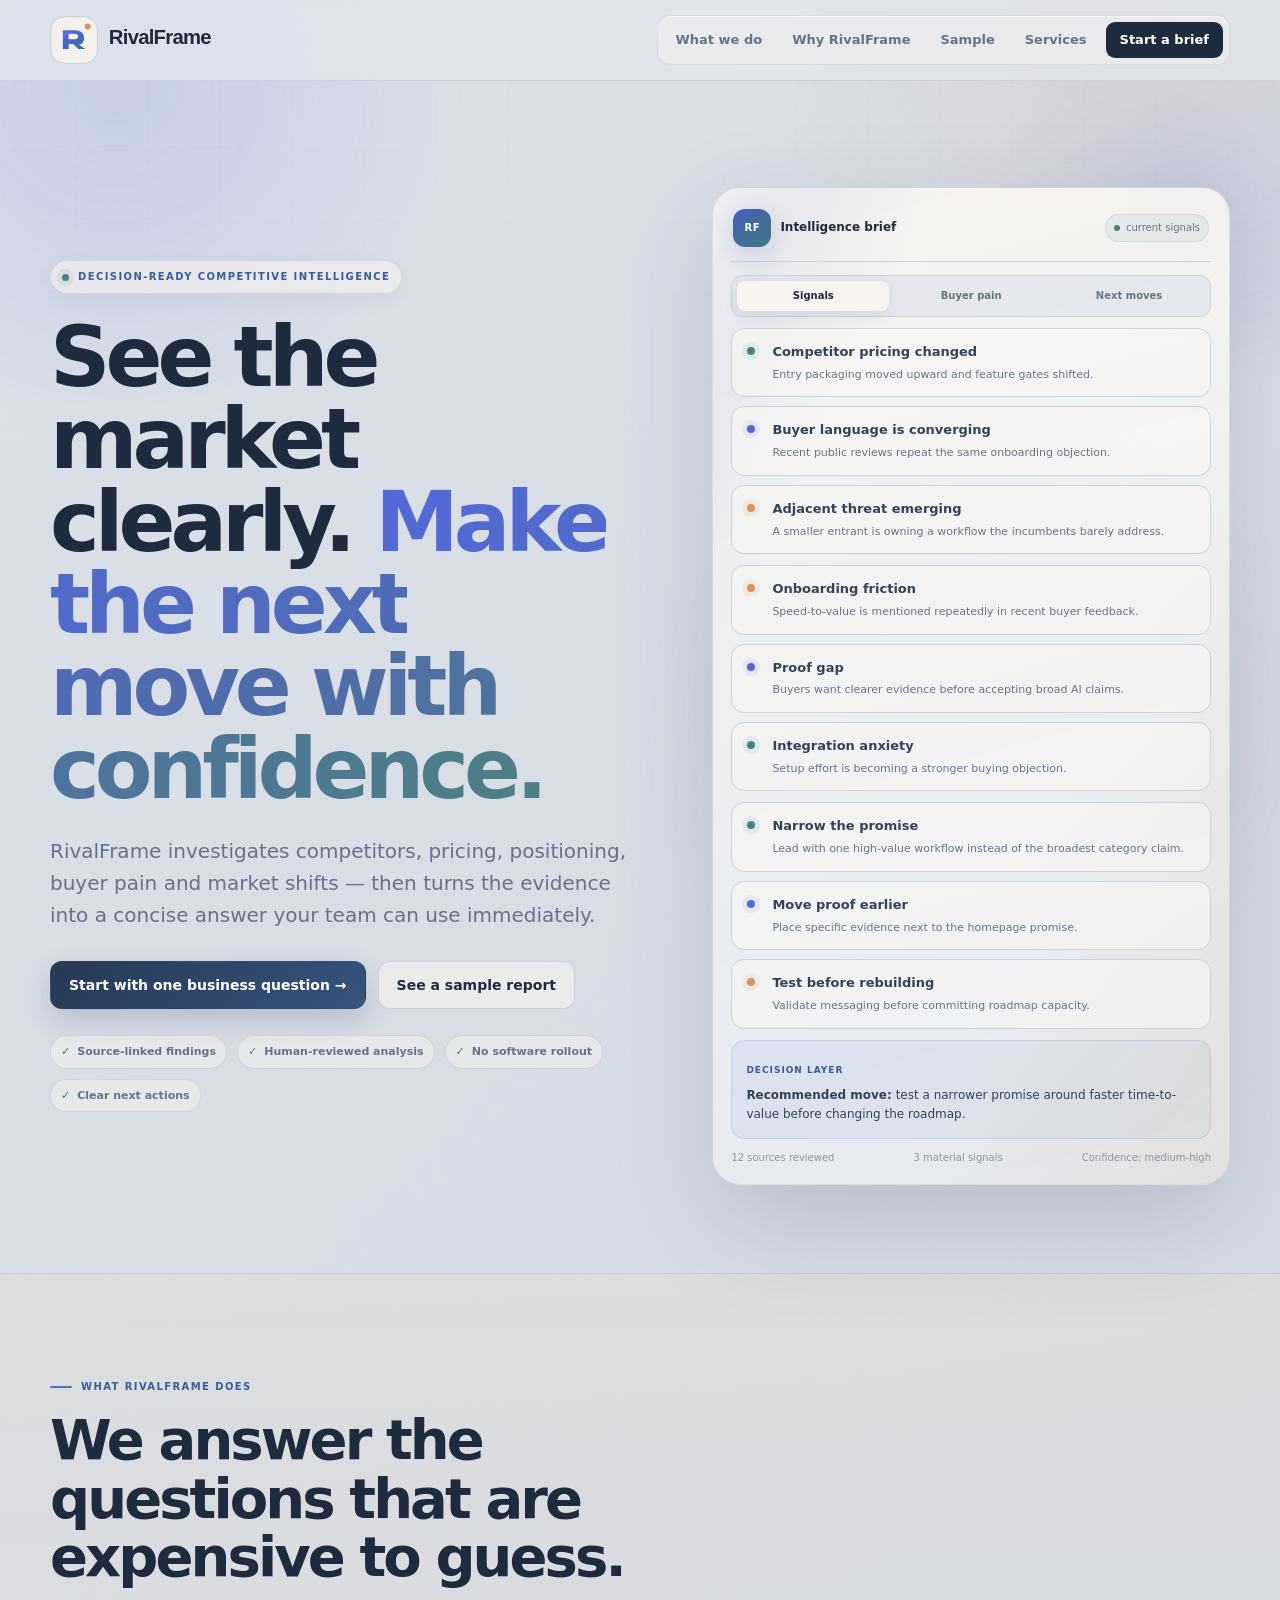
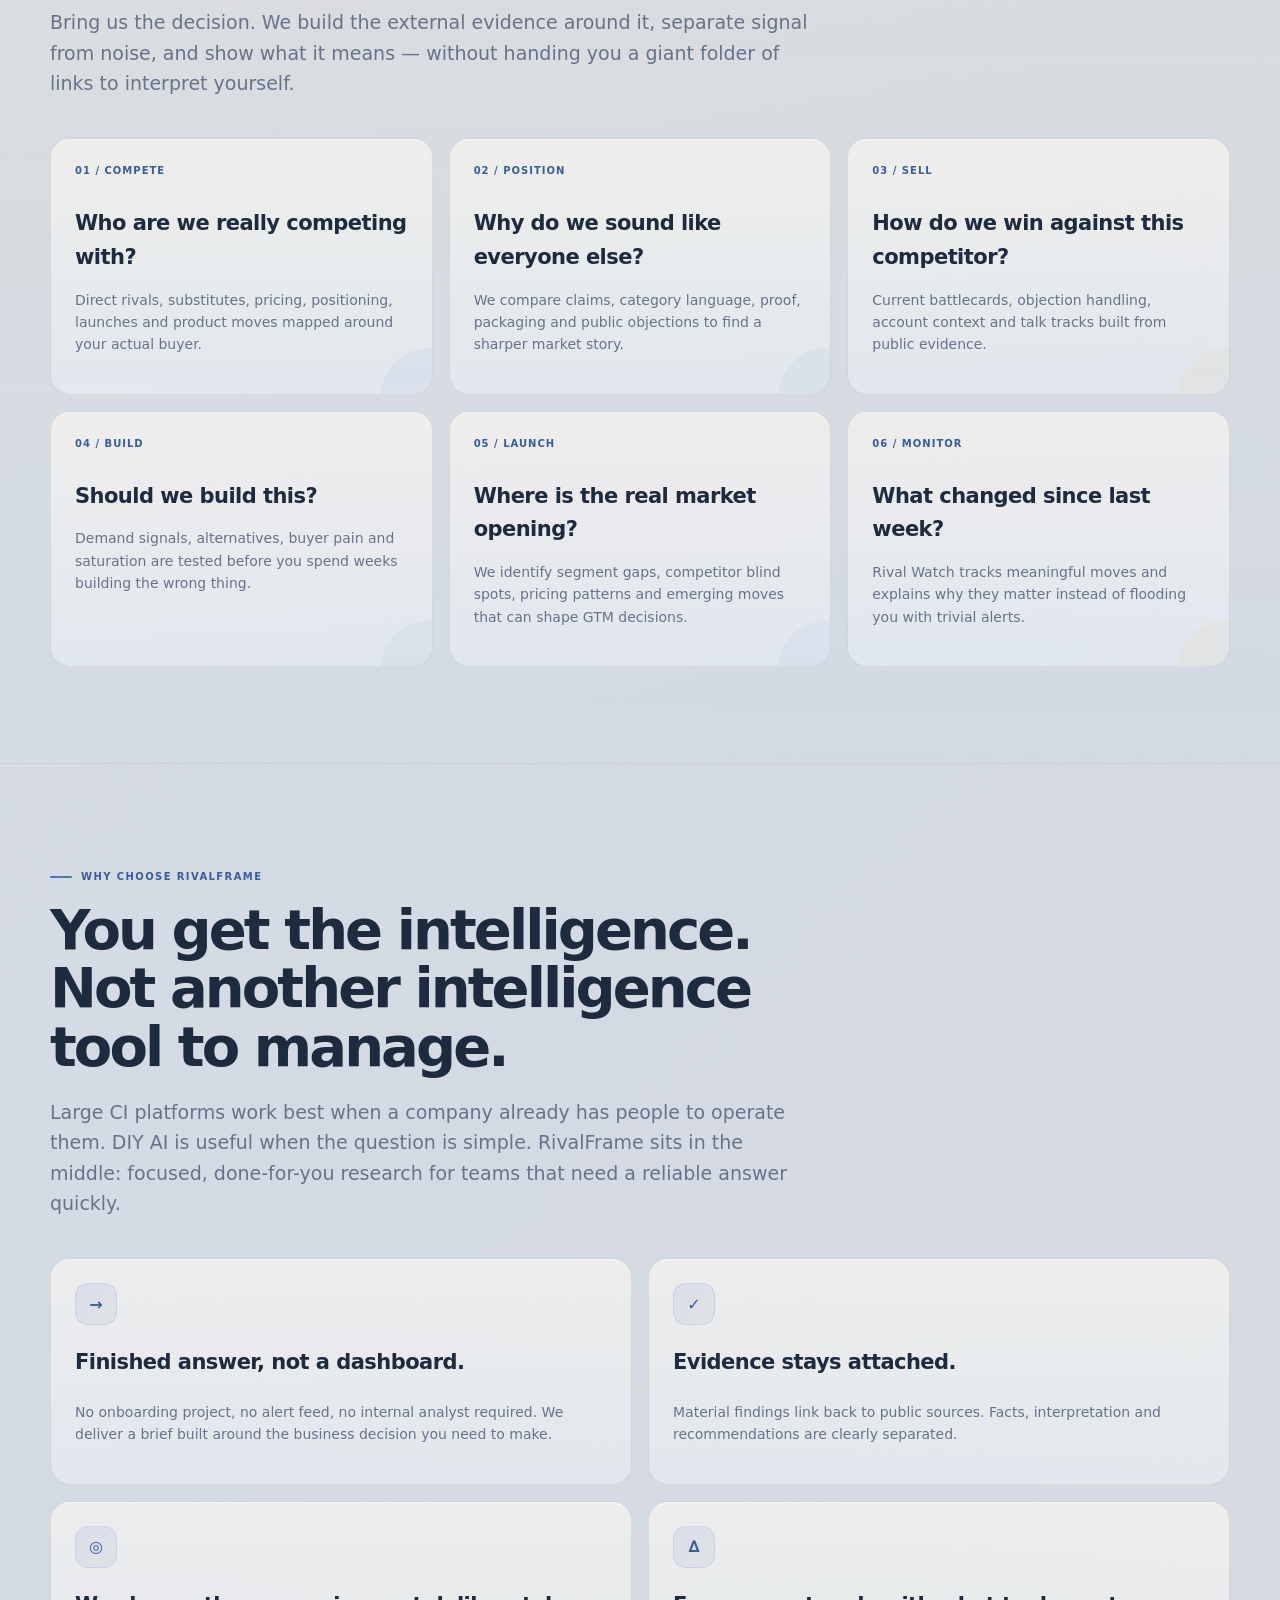
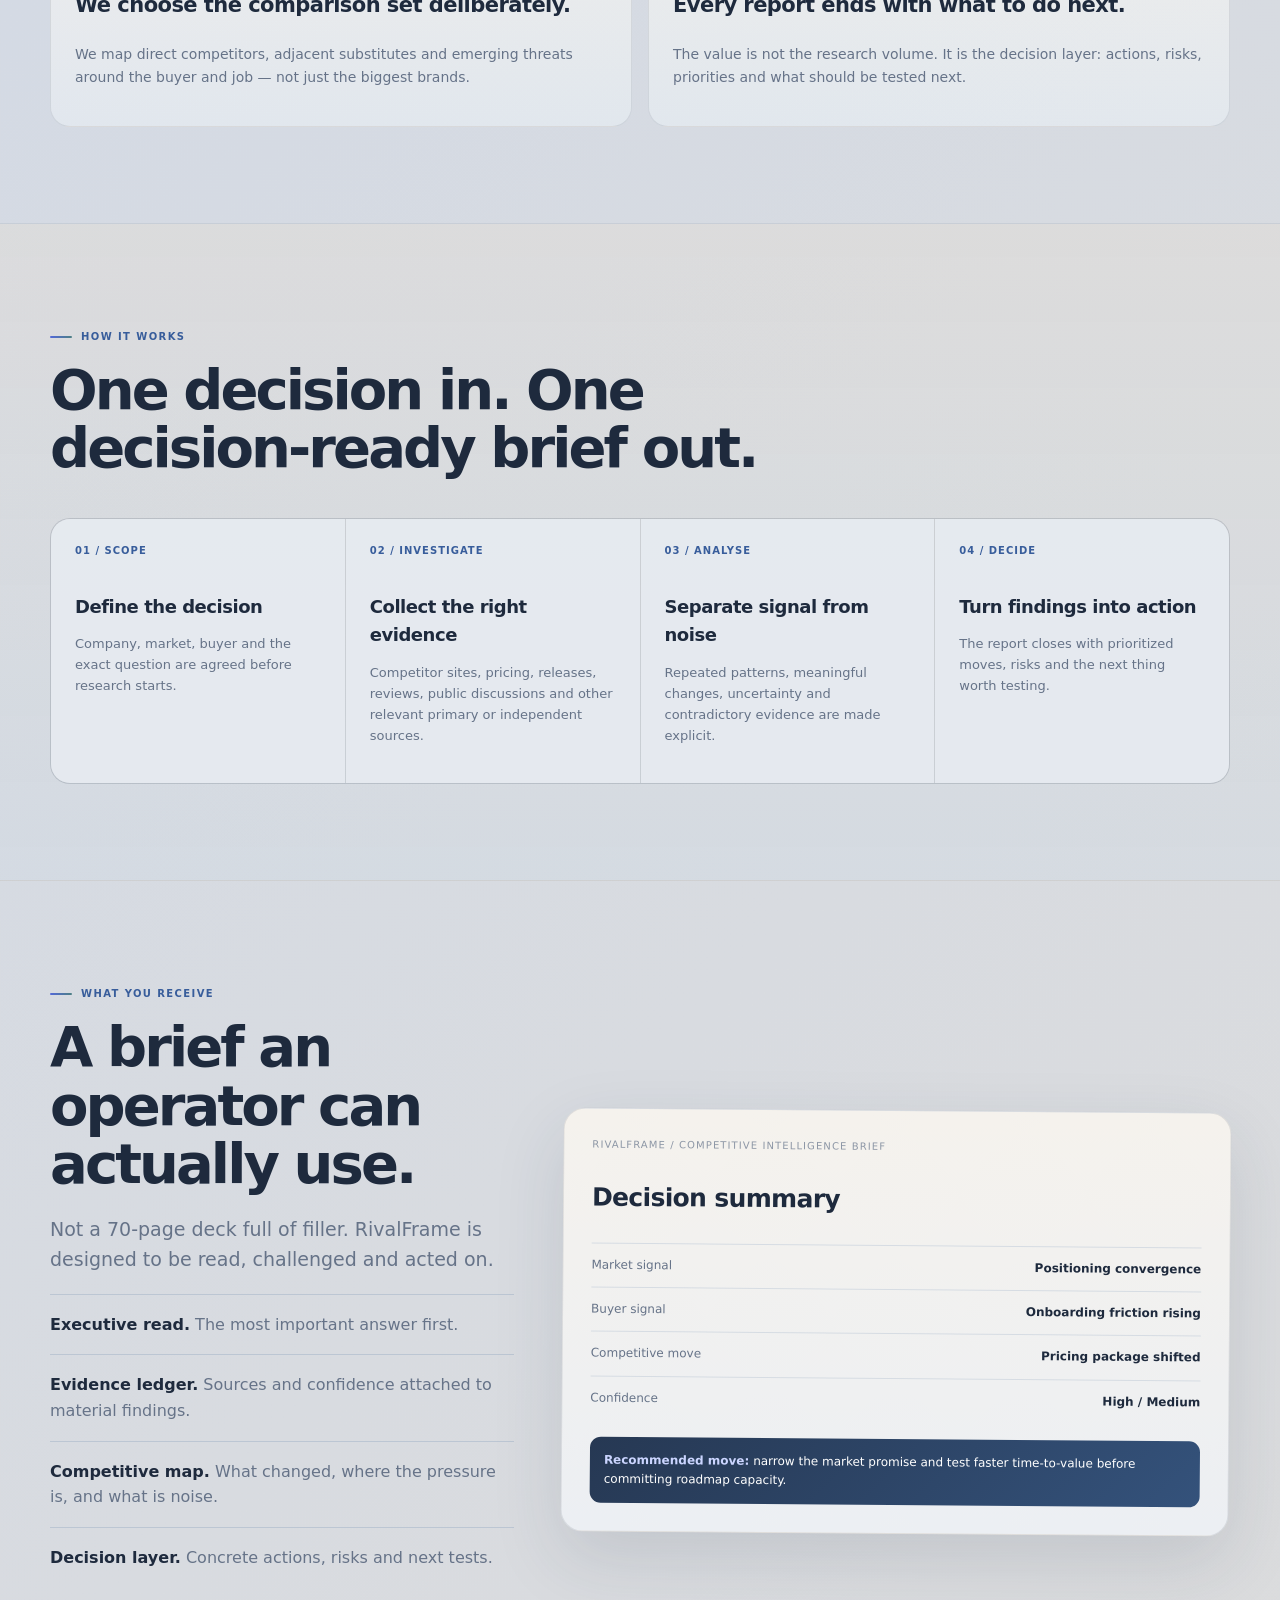
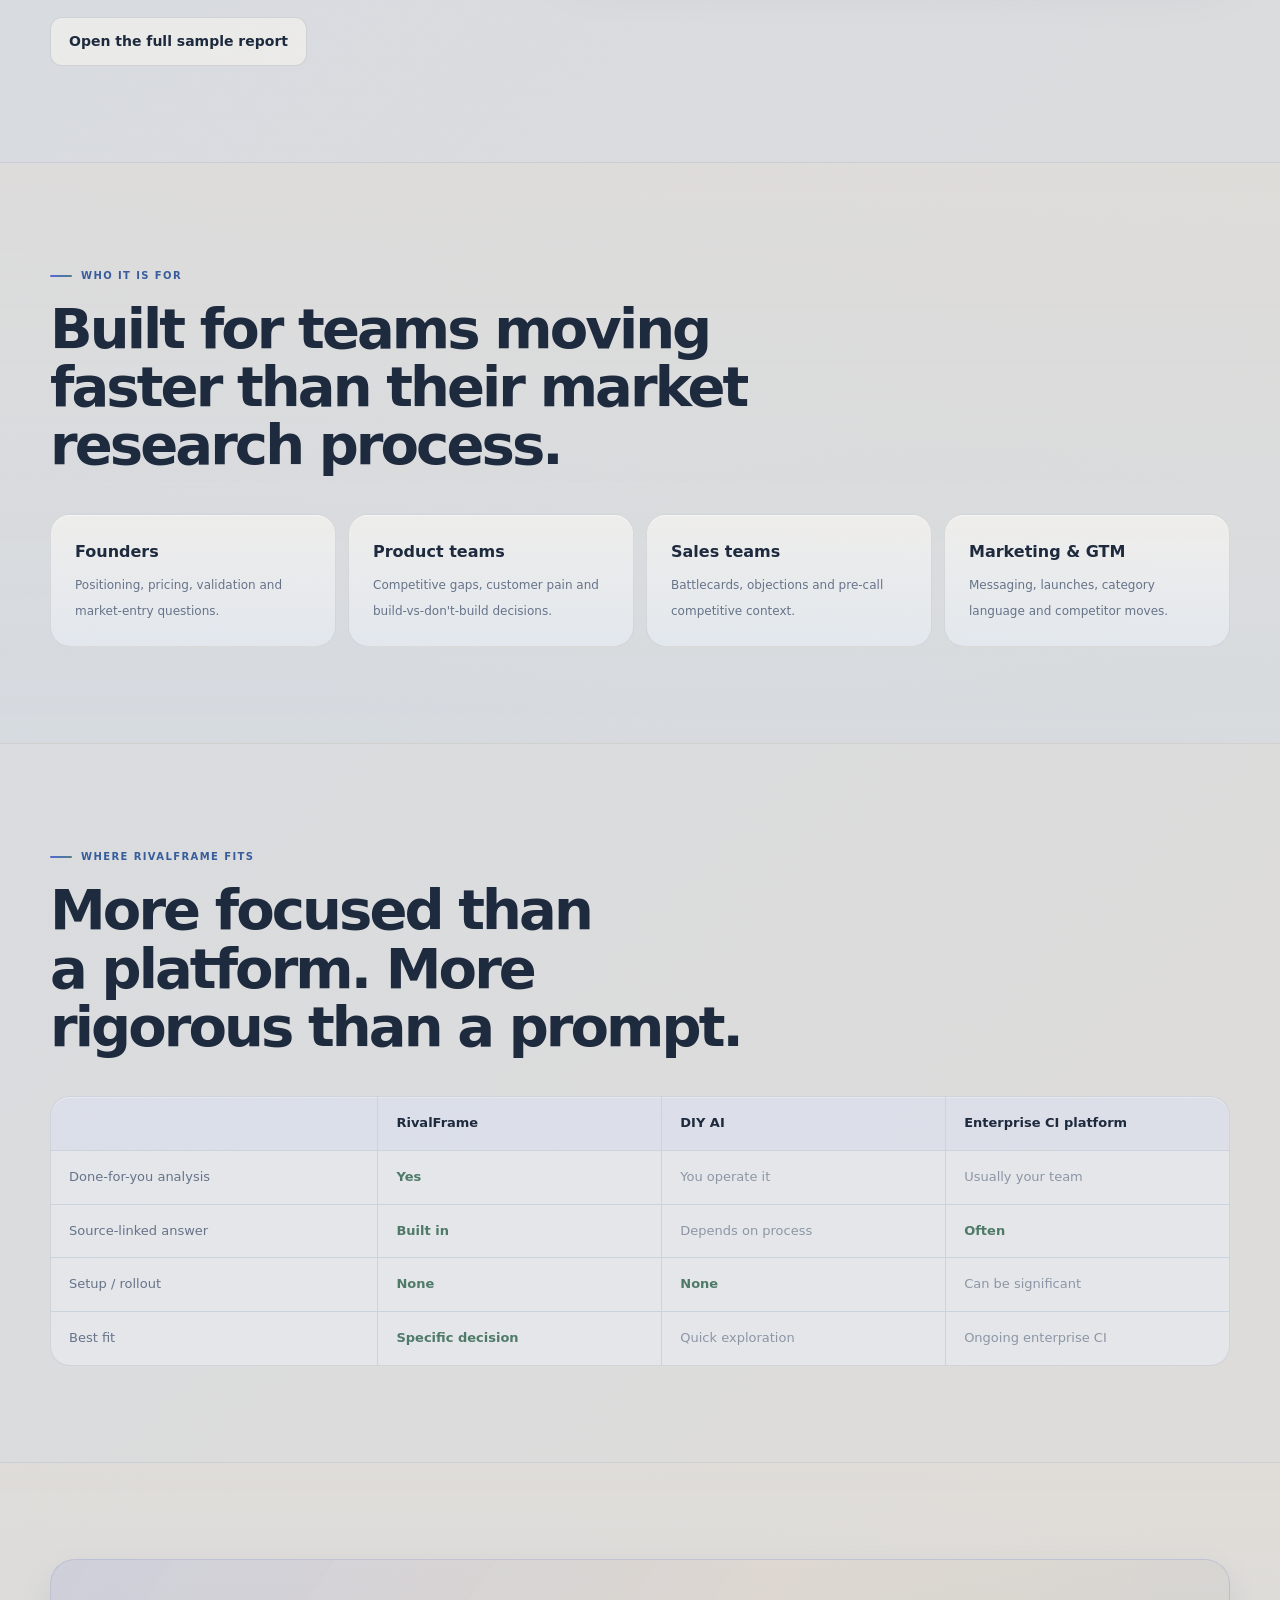
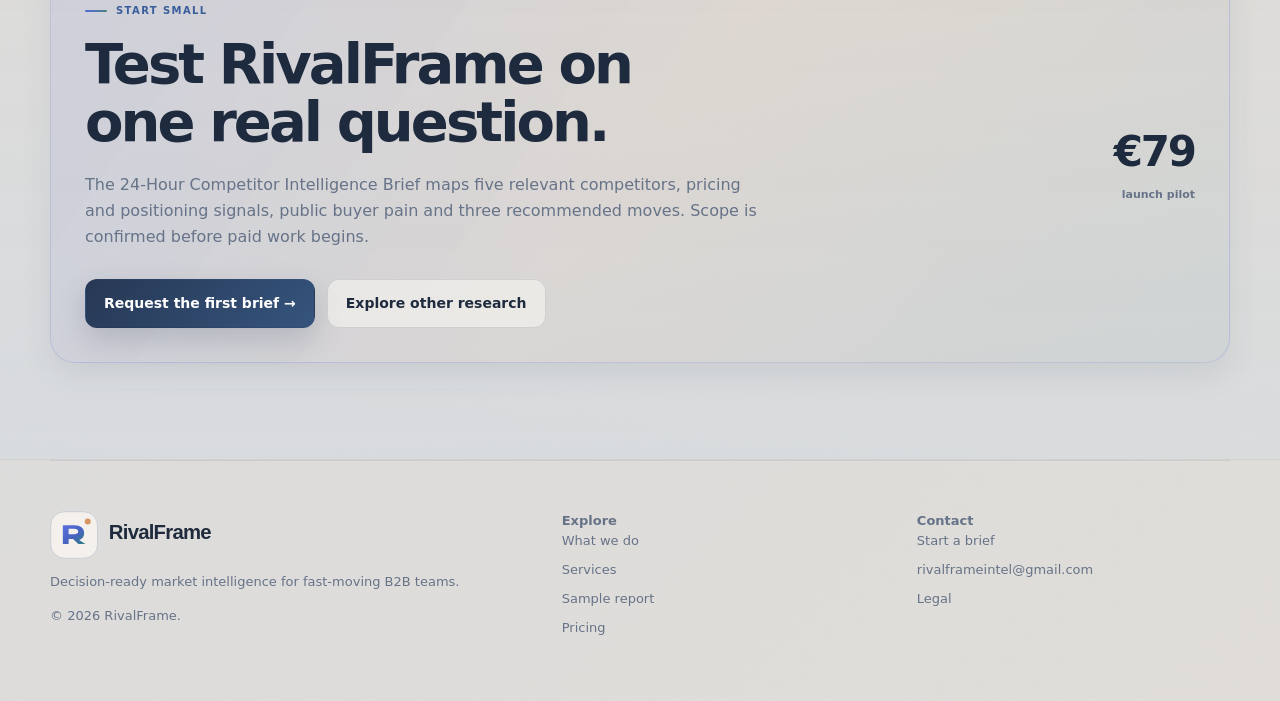
==== commit 499d2063: "Add RivalFrame logo and interactive intelligence tabs" ====
--- a/index.html
+++ b/index.html
@@ -5,17 +5,16 @@
   <meta name="viewport" content="width=device-width,initial-scale=1">
   <title>RivalFrame — Decision-ready competitive intelligence</title>
   <meta name="description" content="RivalFrame turns competitor moves, pricing, buyer pain and market signals into source-linked answers and clear next actions for B2B SaaS and AI teams.">
-  <meta name="theme-color" content="#cfd7df">
+  <meta name="theme-color" content="#d8dde5">
   <meta property="og:title" content="RivalFrame — Decision-ready competitive intelligence">
   <meta property="og:description" content="Know what changed. Know why it matters. Know what to do next.">
-  <link rel="icon" href="logo-mark.svg" type="image/svg+xml">
+  <link rel="icon" href="favicon.svg" type="image/svg+xml">
   <link rel="stylesheet" href="styles.css">
-  <link rel="stylesheet" href="brand.css">
 </head>
 <body>
   <div class="nav-shell">
     <header class="nav wrap">
-      <a class="brand" href="index.html"><span class="mark">RF</span><span>RivalFrame</span></a>
+      <a class="brand" href="index.html"><img class="brand-logo" src="brand-logo.svg" alt="RivalFrame"></a>
       <button class="menu-toggle" aria-label="Toggle navigation" aria-expanded="false">☰</button>
       <nav><a href="#what">What we do</a><a href="#why">Why RivalFrame</a><a href="sample.html">Sample</a><a href="services.html">Services</a><a class="nav-cta" href="contact.html">Start a brief</a></nav>
     </header>
@@ -34,77 +33,32 @@
 
         <aside class="intel-console" aria-label="RivalFrame intelligence preview">
           <div class="console-top"><div class="console-brand"><span class="mark">RF</span> Intelligence brief</div><div class="console-live">current signals</div></div>
-          <div class="signal-stack">
-            <div class="signal-row hot"><b>Competitor pricing changed</b><small>Entry packaging moved upward and feature gates shifted.</small></div>
-            <div class="signal-row"><b>Buyer language is converging</b><small>Recent public reviews repeat the same onboarding objection.</small></div>
-            <div class="signal-row warn"><b>Adjacent threat emerging</b><small>A smaller entrant is owning a workflow the incumbents barely address.</small></div>
-          </div>
+          <div class="console-tabs" role="tablist" aria-label="Intelligence views"><button class="console-tab active" type="button" data-panel="signals">Signals</button><button class="console-tab" type="button" data-panel="buyers">Buyer pain</button><button class="console-tab" type="button" data-panel="moves">Next moves</button></div>
+          <div class="signal-stack" data-console-panel="signals"><div class="signal-row hot"><b>Competitor pricing changed</b><small>Entry packaging moved upward and feature gates shifted.</small></div><div class="signal-row"><b>Buyer language is converging</b><small>Recent public reviews repeat the same onboarding objection.</small></div><div class="signal-row warn"><b>Adjacent threat emerging</b><small>A smaller entrant is owning a workflow the incumbents barely address.</small></div></div>
+          <div class="signal-stack" data-console-panel="buyers" hidden><div class="signal-row warn"><b>Onboarding friction</b><small>Speed-to-value is mentioned repeatedly in recent buyer feedback.</small></div><div class="signal-row"><b>Proof gap</b><small>Buyers want clearer evidence before accepting broad AI claims.</small></div><div class="signal-row hot"><b>Integration anxiety</b><small>Setup effort is becoming a stronger buying objection.</small></div></div>
+          <div class="signal-stack" data-console-panel="moves" hidden><div class="signal-row hot"><b>Narrow the promise</b><small>Lead with one high-value workflow instead of the broadest category claim.</small></div><div class="signal-row"><b>Move proof earlier</b><small>Place specific evidence next to the homepage promise.</small></div><div class="signal-row warn"><b>Test before rebuilding</b><small>Validate messaging before committing roadmap capacity.</small></div></div>
           <div class="console-result"><small>Decision layer</small><p><b>Recommended move:</b> test a narrower promise around faster time-to-value before changing the roadmap.</p></div>
+          <div class="console-footer"><span>12 sources reviewed</span><span>3 material signals</span><span>Confidence: medium-high</span></div>
         </aside>
       </div>
     </section>
 
-    <section id="what" class="section panel">
-      <div class="wrap">
-        <div class="section-head"><div class="eyebrow">What RivalFrame does</div><h2>We answer the questions that are expensive to guess.</h2><p class="section-intro">Bring us the decision. We build the external evidence around it, separate signal from noise, and show what it means — without handing you a giant folder of links to interpret yourself.</p></div>
-        <div class="outcome-grid">
-          <article class="outcome-card"><div class="num">01 / COMPETE</div><h3>Who are we really competing with?</h3><p>Direct rivals, substitutes, pricing, positioning, launches and product moves mapped around your actual buyer.</p></article>
-          <article class="outcome-card"><div class="num">02 / POSITION</div><h3>Why do we sound like everyone else?</h3><p>We compare claims, category language, proof, packaging and public objections to find a sharper market story.</p></article>
-          <article class="outcome-card"><div class="num">03 / SELL</div><h3>How do we win against this competitor?</h3><p>Current battlecards, objection handling, account context and talk tracks built from public evidence.</p></article>
-          <article class="outcome-card"><div class="num">04 / BUILD</div><h3>Should we build this?</h3><p>Demand signals, alternatives, buyer pain and saturation are tested before you spend weeks building the wrong thing.</p></article>
-          <article class="outcome-card"><div class="num">05 / LAUNCH</div><h3>Where is the real market opening?</h3><p>We identify segment gaps, competitor blind spots, pricing patterns and emerging moves that can shape GTM decisions.</p></article>
-          <article class="outcome-card"><div class="num">06 / MONITOR</div><h3>What changed since last week?</h3><p>Rival Watch tracks meaningful moves and explains why they matter instead of flooding you with trivial alerts.</p></article>
-        </div>
-      </div>
-    </section>
+    <section id="what" class="section panel"><div class="wrap"><div class="section-head"><div class="eyebrow">What RivalFrame does</div><h2>We answer the questions that are expensive to guess.</h2><p class="section-intro">Bring us the decision. We build the external evidence around it, separate signal from noise, and show what it means — without handing you a giant folder of links to interpret yourself.</p></div><div class="outcome-grid"><article class="outcome-card"><div class="num">01 / COMPETE</div><h3>Who are we really competing with?</h3><p>Direct rivals, substitutes, pricing, positioning, launches and product moves mapped around your actual buyer.</p></article><article class="outcome-card"><div class="num">02 / POSITION</div><h3>Why do we sound like everyone else?</h3><p>We compare claims, category language, proof, packaging and public objections to find a sharper market story.</p></article><article class="outcome-card"><div class="num">03 / SELL</div><h3>How do we win against this competitor?</h3><p>Current battlecards, objection handling, account context and talk tracks built from public evidence.</p></article><article class="outcome-card"><div class="num">04 / BUILD</div><h3>Should we build this?</h3><p>Demand signals, alternatives, buyer pain and saturation are tested before you spend weeks building the wrong thing.</p></article><article class="outcome-card"><div class="num">05 / LAUNCH</div><h3>Where is the real market opening?</h3><p>We identify segment gaps, competitor blind spots, pricing patterns and emerging moves that can shape GTM decisions.</p></article><article class="outcome-card"><div class="num">06 / MONITOR</div><h3>What changed since last week?</h3><p>Rival Watch tracks meaningful moves and explains why they matter instead of flooding you with trivial alerts.</p></article></div></div></section>
 
-    <section id="why" class="section wrap">
-      <div class="section-head"><div class="eyebrow">Why choose RivalFrame</div><h2>You get the intelligence. Not another intelligence tool to manage.</h2><p class="section-intro">Large CI platforms work best when a company already has people to operate them. DIY AI is useful when the question is simple. RivalFrame sits in the middle: focused, done-for-you research for teams that need a reliable answer quickly.</p></div>
-      <div class="why-grid">
-        <article class="why-card"><div class="why-icon">→</div><h3>Finished answer, not a dashboard.</h3><p>No onboarding project, no alert feed, no internal analyst required. We deliver a brief built around the business decision you need to make.</p></article>
-        <article class="why-card"><div class="why-icon">✓</div><h3>Evidence stays attached.</h3><p>Material findings link back to public sources. Facts, interpretation and recommendations are clearly separated.</p></article>
-        <article class="why-card"><div class="why-icon">◎</div><h3>We choose the comparison set deliberately.</h3><p>We map direct competitors, adjacent substitutes and emerging threats around the buyer and job — not just the biggest brands.</p></article>
-        <article class="why-card"><div class="why-icon">∆</div><h3>Every report ends with what to do next.</h3><p>The value is not the research volume. It is the decision layer: actions, risks, priorities and what should be tested next.</p></article>
-      </div>
-    </section>
+    <section id="why" class="section wrap"><div class="section-head"><div class="eyebrow">Why choose RivalFrame</div><h2>You get the intelligence. Not another intelligence tool to manage.</h2><p class="section-intro">Large CI platforms work best when a company already has people to operate them. DIY AI is useful when the question is simple. RivalFrame sits in the middle: focused, done-for-you research for teams that need a reliable answer quickly.</p></div><div class="why-grid"><article class="why-card"><div class="why-icon">→</div><h3>Finished answer, not a dashboard.</h3><p>No onboarding project, no alert feed, no internal analyst required. We deliver a brief built around the business decision you need to make.</p></article><article class="why-card"><div class="why-icon">✓</div><h3>Evidence stays attached.</h3><p>Material findings link back to public sources. Facts, interpretation and recommendations are clearly separated.</p></article><article class="why-card"><div class="why-icon">◎</div><h3>We choose the comparison set deliberately.</h3><p>We map direct competitors, adjacent substitutes and emerging threats around the buyer and job — not just the biggest brands.</p></article><article class="why-card"><div class="why-icon">∆</div><h3>Every report ends with what to do next.</h3><p>The value is not the research volume. It is the decision layer: actions, risks, priorities and what should be tested next.</p></article></div></section>
 
-    <section class="section panel">
-      <div class="wrap">
-        <div class="section-head"><div class="eyebrow">How it works</div><h2>One decision in. One decision-ready brief out.</h2></div>
-        <div class="process-line">
-          <div class="process-step"><div class="step-no">01 / SCOPE</div><h3>Define the decision</h3><p>Company, market, buyer and the exact question are agreed before research starts.</p></div>
-          <div class="process-step"><div class="step-no">02 / INVESTIGATE</div><h3>Collect the right evidence</h3><p>Competitor sites, pricing, releases, reviews, public discussions and other relevant primary or independent sources.</p></div>
-          <div class="process-step"><div class="step-no">03 / ANALYSE</div><h3>Separate signal from noise</h3><p>Repeated patterns, meaningful changes, uncertainty and contradictory evidence are made explicit.</p></div>
-          <div class="process-step"><div class="step-no">04 / DECIDE</div><h3>Turn findings into action</h3><p>The report closes with prioritized moves, risks and the next thing worth testing.</p></div>
-        </div>
-      </div>
-    </section>
+    <section class="section panel"><div class="wrap"><div class="section-head"><div class="eyebrow">How it works</div><h2>One decision in. One decision-ready brief out.</h2></div><div class="process-line"><div class="process-step"><div class="step-no">01 / SCOPE</div><h3>Define the decision</h3><p>Company, market, buyer and the exact question are agreed before research starts.</p></div><div class="process-step"><div class="step-no">02 / INVESTIGATE</div><h3>Collect the right evidence</h3><p>Competitor sites, pricing, releases, reviews, public discussions and other relevant primary or independent sources.</p></div><div class="process-step"><div class="step-no">03 / ANALYSE</div><h3>Separate signal from noise</h3><p>Repeated patterns, meaningful changes, uncertainty and contradictory evidence are made explicit.</p></div><div class="process-step"><div class="step-no">04 / DECIDE</div><h3>Turn findings into action</h3><p>The report closes with prioritized moves, risks and the next thing worth testing.</p></div></div></div></section>
 
-    <section class="section wrap">
-      <div class="deliverable">
-        <div><div class="eyebrow">What you receive</div><h2>A brief an operator can actually use.</h2><p class="section-intro">Not a 70-page deck full of filler. RivalFrame is designed to be read, challenged and acted on.</p><div class="checklist"><p><b>Executive read.</b> The most important answer first.</p><p><b>Evidence ledger.</b> Sources and confidence attached to material findings.</p><p><b>Competitive map.</b> What changed, where the pressure is, and what is noise.</p><p><b>Decision layer.</b> Concrete actions, risks and next tests.</p></div><div class="actions"><a class="button secondary" href="sample.html">Open the full sample report</a></div></div>
-        <div class="report-preview"><div class="rp-top">RivalFrame / Competitive Intelligence Brief</div><h3>Decision summary</h3><div class="rp-row"><span>Market signal</span><span>Positioning convergence</span></div><div class="rp-row"><span>Buyer signal</span><span>Onboarding friction rising</span></div><div class="rp-row"><span>Competitive move</span><span>Pricing package shifted</span></div><div class="rp-row"><span>Confidence</span><span>High / Medium</span></div><div class="rp-action"><b>Recommended move:</b> narrow the market promise and test faster time-to-value before committing roadmap capacity.</div></div>
-      </div>
-    </section>
+    <section class="section wrap"><div class="deliverable"><div><div class="eyebrow">What you receive</div><h2>A brief an operator can actually use.</h2><p class="section-intro">Not a 70-page deck full of filler. RivalFrame is designed to be read, challenged and acted on.</p><div class="checklist"><p><b>Executive read.</b> The most important answer first.</p><p><b>Evidence ledger.</b> Sources and confidence attached to material findings.</p><p><b>Competitive map.</b> What changed, where the pressure is, and what is noise.</p><p><b>Decision layer.</b> Concrete actions, risks and next tests.</p></div><div class="actions"><a class="button secondary" href="sample.html">Open the full sample report</a></div></div><div class="report-preview"><div class="rp-top">RivalFrame / Competitive Intelligence Brief</div><h3>Decision summary</h3><div class="rp-row"><span>Market signal</span><span>Positioning convergence</span></div><div class="rp-row"><span>Buyer signal</span><span>Onboarding friction rising</span></div><div class="rp-row"><span>Competitive move</span><span>Pricing package shifted</span></div><div class="rp-row"><span>Confidence</span><span>High / Medium</span></div><div class="rp-action"><b>Recommended move:</b> narrow the market promise and test faster time-to-value before committing roadmap capacity.</div></div></div></section>
 
-    <section class="section panel">
-      <div class="wrap">
-        <div class="section-head"><div class="eyebrow">Who it is for</div><h2>Built for teams moving faster than their market research process.</h2></div>
-        <div class="fit-grid"><div class="fit-chip"><strong>Founders</strong><span>Positioning, pricing, validation and market-entry questions.</span></div><div class="fit-chip"><strong>Product teams</strong><span>Competitive gaps, customer pain and build-vs-don't-build decisions.</span></div><div class="fit-chip"><strong>Sales teams</strong><span>Battlecards, objections and pre-call competitive context.</span></div><div class="fit-chip"><strong>Marketing & GTM</strong><span>Messaging, launches, category language and competitor moves.</span></div></div>
-      </div>
-    </section>
+    <section class="section panel"><div class="wrap"><div class="section-head"><div class="eyebrow">Who it is for</div><h2>Built for teams moving faster than their market research process.</h2></div><div class="fit-grid"><div class="fit-chip"><strong>Founders</strong><span>Positioning, pricing, validation and market-entry questions.</span></div><div class="fit-chip"><strong>Product teams</strong><span>Competitive gaps, customer pain and build-vs-don't-build decisions.</span></div><div class="fit-chip"><strong>Sales teams</strong><span>Battlecards, objections and pre-call competitive context.</span></div><div class="fit-chip"><strong>Marketing & GTM</strong><span>Messaging, launches, category language and competitor moves.</span></div></div></div></section>
 
-    <section class="section wrap">
-      <div class="section-head"><div class="eyebrow">Where RivalFrame fits</div><h2>More focused than a platform. More rigorous than a prompt.</h2></div>
-      <div class="compare-box"><div class="compare-row head"><div></div><div>RivalFrame</div><div>DIY AI</div><div>Enterprise CI platform</div></div><div class="compare-row"><div>Done-for-you analysis</div><div class="good">Yes</div><div class="weak">You operate it</div><div class="weak">Usually your team</div></div><div class="compare-row"><div>Source-linked answer</div><div class="good">Built in</div><div class="weak">Depends on process</div><div class="good">Often</div></div><div class="compare-row"><div>Setup / rollout</div><div class="good">None</div><div class="good">None</div><div class="weak">Can be significant</div></div><div class="compare-row"><div>Best fit</div><div class="good">Specific decision</div><div class="weak">Quick exploration</div><div class="weak">Ongoing enterprise CI</div></div></div>
-    </section>
+    <section class="section wrap"><div class="section-head"><div class="eyebrow">Where RivalFrame fits</div><h2>More focused than a platform. More rigorous than a prompt.</h2></div><div class="compare-box"><div class="compare-row head"><div></div><div>RivalFrame</div><div>DIY AI</div><div>Enterprise CI platform</div></div><div class="compare-row"><div>Done-for-you analysis</div><div class="good">Yes</div><div class="weak">You operate it</div><div class="weak">Usually your team</div></div><div class="compare-row"><div>Source-linked answer</div><div class="good">Built in</div><div class="weak">Depends on process</div><div class="good">Often</div></div><div class="compare-row"><div>Setup / rollout</div><div class="good">None</div><div class="good">None</div><div class="weak">Can be significant</div></div><div class="compare-row"><div>Best fit</div><div class="good">Specific decision</div><div class="weak">Quick exploration</div><div class="weak">Ongoing enterprise CI</div></div></div></section>
 
-    <section class="section panel">
-      <div class="wrap start-card"><div><div class="eyebrow">Start small</div><h2>Test RivalFrame on one real question.</h2><p>The 24-Hour Competitor Intelligence Brief maps five relevant competitors, pricing and positioning signals, public buyer pain and three recommended moves. Scope is confirmed before paid work begins.</p><div class="actions"><a class="button primary" href="contact.html">Request the first brief →</a><a class="button secondary" href="services.html">Explore other research</a></div></div><div class="start-price">€79<small>launch pilot</small></div></div>
-    </section>
+    <section class="section panel"><div class="wrap start-card"><div><div class="eyebrow">Start small</div><h2>Test RivalFrame on one real question.</h2><p>The 24-Hour Competitor Intelligence Brief maps five relevant competitors, pricing and positioning signals, public buyer pain and three recommended moves. Scope is confirmed before paid work begins.</p><div class="actions"><a class="button primary" href="contact.html">Request the first brief →</a><a class="button secondary" href="services.html">Explore other research</a></div></div><div class="start-price">€79<small>launch pilot</small></div></div></section>
   </main>
 
-  <footer class="wrap footer"><div><a class="brand" href="index.html"><span class="mark">RF</span><span>RivalFrame</span></a><p>Decision-ready market intelligence for fast-moving B2B teams.</p><p>© <span data-year></span> RivalFrame.</p></div><div><strong>Explore</strong><div class="footer-links"><a href="#what">What we do</a><a href="services.html">Services</a><a href="sample.html">Sample report</a><a href="pricing.html">Pricing</a></div></div><div><strong>Contact</strong><div class="footer-links"><a href="contact.html">Start a brief</a><a href="mailto:rivalframeintel@gmail.com">rivalframeintel@gmail.com</a><a href="legal.html">Legal</a></div></div></footer>
+  <footer class="wrap footer"><div><a class="brand" href="index.html"><img class="brand-logo" src="brand-logo.svg" alt="RivalFrame"></a><p>Decision-ready market intelligence for fast-moving B2B teams.</p><p>© <span data-year></span> RivalFrame.</p></div><div><strong>Explore</strong><div class="footer-links"><a href="#what">What we do</a><a href="services.html">Services</a><a href="sample.html">Sample report</a><a href="pricing.html">Pricing</a></div></div><div><strong>Contact</strong><div class="footer-links"><a href="contact.html">Start a brief</a><a href="mailto:rivalframeintel@gmail.com">rivalframeintel@gmail.com</a><a href="legal.html">Legal</a></div></div></footer>
   <script src="script.js"></script>
 </body>
 </html>
--- a/styles.css
+++ b/styles.css
@@ -1 +1 @@
-:root{--bg:#d9dee4;--bg-deep:#cfd6dd;--panel:#e4e8ec;--panel-strong:#edf0f2;--panel-soft:#d3dae1;--ink:#172231;--ink-2:#27364a;--muted:#5c697a;--soft:#7e8997;--line:#bcc6d0;--line-soft:#ccd4db;--accent:#365f8e;--accent-2:#5f7fa3;--accent-soft:#c4d0dd;--teal:#527879;--warm:#94715d;--success:#3f6b5c;--max:1180px;--radius-lg:26px;--radius:18px;--radius-sm:12px;--shadow:0 22px 58px rgba(31,45,64,.10);--shadow-sm:0 8px 24px rgba(31,45,64,.07);--ease:cubic-bezier(.22,.7,.24,1)}*{box-sizing:border-box}html{scroll-behavior:smooth}body{margin:0;background:linear-gradient(180deg,#dce1e6 0%,#d6dce2 42%,#dfe3e7 100%);color:var(--ink);font-family:Inter,ui-sans-serif,system-ui,-apple-system,BlinkMacSystemFont,"Segoe UI",sans-serif;line-height:1.62;-webkit-font-smoothing:antialiased;text-rendering:optimizeLegibility;overflow-x:hidden}body:before{content:"";position:fixed;inset:0;z-index:-2;pointer-events:none;background:radial-gradient(circle at 84% 3%,rgba(54,95,142,.08),transparent 28%),radial-gradient(circle at 10% 12%,rgba(82,120,121,.06),transparent 25%)}a{color:inherit}.wrap{width:min(var(--max),calc(100% - 48px));margin-inline:auto}.nav-shell{position:sticky;top:0;z-index:50;background:rgba(217,222,228,.90);backdrop-filter:blur(18px) saturate(120%);border-bottom:1px solid rgba(23,34,49,.09)}.nav{height:76px;display:flex;align-items:center;justify-content:space-between}.brand{display:flex;align-items:center;gap:11px;text-decoration:none;color:var(--ink);font-weight:820;letter-spacing:-.025em}.brand-word,.brand span:last-child{font-size:18px}.mark{width:38px;height:38px;border-radius:11px;display:grid;place-items:center;background:#223b58;color:#f7f9fb;font-size:11px;font-weight:850;letter-spacing:.06em;box-shadow:0 7px 18px rgba(34,59,88,.16)}.nav nav{display:flex;align-items:center;gap:25px}.nav nav a,.footer a{color:var(--muted);text-decoration:none;font-size:14px;font-weight:620;transition:color .2s var(--ease),background .2s var(--ease),transform .2s var(--ease)}.nav nav a:hover,.footer a:hover{color:var(--ink)}.nav-cta{padding:10px 15px;border:1px solid rgba(23,34,49,.14);border-radius:10px;background:rgba(237,240,242,.56)}.nav-cta:hover{background:var(--panel-strong);transform:translateY(-1px)}.menu-toggle{display:none;background:var(--panel);color:var(--ink);border:1px solid var(--line);border-radius:10px;width:40px;height:40px;font-size:20px}.hero{padding:108px 0 82px;position:relative}.hero-grid{display:grid;grid-template-columns:1.05fr .82fr;gap:72px;align-items:center}.hero h1,.page-hero h1{font-size:clamp(49px,6.7vw,82px);line-height:.99;letter-spacing:-.058em;margin:0;max-width:880px;text-wrap:balance;color:var(--ink)}.hero h1 span,.page-hero h1 span{color:var(--accent)}.hero-sub,.lead,.section-intro{color:var(--muted);font-size:19px;max-width:760px}.hero-sub{font-size:20px;margin:25px 0 0;max-width:790px}.hero-kicker,.eyebrow{display:inline-flex;align-items:center;gap:9px;color:var(--accent);font-size:10px;font-weight:850;letter-spacing:.14em;text-transform:uppercase}.hero-kicker{padding:7px 10px;border:1px solid rgba(54,95,142,.17);border-radius:999px;background:rgba(237,240,242,.52);margin-bottom:20px}.hero-kicker i{width:6px;height:6px;border-radius:50%;background:var(--accent)}.eyebrow{margin-bottom:16px}.eyebrow:before{content:"";width:20px;height:1px;background:var(--accent)}.actions{display:flex;gap:12px;flex-wrap:wrap;margin-top:29px}.button{display:inline-flex;align-items:center;justify-content:center;gap:8px;min-height:46px;padding:12px 18px;border-radius:11px;text-decoration:none;font-size:14px;font-weight:760;border:1px solid transparent;transition:transform .2s var(--ease),box-shadow .2s var(--ease),border-color .2s var(--ease),background .2s var(--ease)}.button:hover{transform:translateY(-2px)}.primary{background:#223b58;color:#fff;box-shadow:0 10px 24px rgba(34,59,88,.16)}.primary:hover{background:#1b324c;box-shadow:0 13px 30px rgba(34,59,88,.20)}.secondary{background:rgba(237,240,242,.62);border-color:rgba(23,34,49,.14);color:var(--ink)}.secondary:hover{background:var(--panel-strong);border-color:rgba(23,34,49,.22)}.hero-proof,.trust-strip{display:flex;flex-wrap:wrap;gap:18px;margin-top:25px;color:var(--muted);font-size:12px}.hero-proof span,.trust-strip span{display:flex;align-items:center;gap:7px}.hero-proof span:before,.trust-strip span:before{content:"";width:5px;height:5px;border-radius:50%;background:var(--teal)}.intel-console,.hero-card,.contact-card{position:relative;overflow:hidden;border:1px solid rgba(23,34,49,.11);border-radius:var(--radius-lg);background:linear-gradient(180deg,rgba(237,240,242,.95),rgba(226,231,235,.91));padding:22px;box-shadow:var(--shadow)}.intel-console:before{content:"";position:absolute;inset:0;background:linear-gradient(135deg,rgba(54,95,142,.05),transparent 35%,rgba(82,120,121,.04));pointer-events:none}.console-top{display:flex;justify-content:space-between;align-items:center;padding-bottom:14px;border-bottom:1px solid var(--line-soft);position:relative}.console-brand{display:flex;align-items:center;gap:10px;color:var(--ink);font-size:12px;font-weight:780}.console-brand .mark{width:31px;height:31px;border-radius:9px;font-size:9px}.console-live{color:var(--muted);font-size:10px}.console-live:before{content:"";display:inline-block;width:6px;height:6px;border-radius:50%;background:var(--teal);margin-right:6px}.signal-stack{display:grid;gap:10px;margin-top:14px}.signal-row{position:relative;padding:14px 14px 14px 40px;border:1px solid var(--line-soft);border-radius:13px;background:rgba(247,249,250,.42)}.signal-row:before{content:"";position:absolute;left:16px;top:19px;width:8px;height:8px;border-radius:50%;background:var(--accent-2)}.signal-row.hot:before{background:var(--teal)}.signal-row.warn:before{background:var(--warm)}.signal-row b{display:block;color:var(--ink-2);font-size:13px}.signal-row small{display:block;color:var(--muted);font-size:11px;margin-top:3px}.console-result{margin-top:14px;padding:15px;border:1px solid rgba(82,120,121,.19);border-radius:14px;background:rgba(82,120,121,.075)}.console-result small{color:var(--teal);font-size:10px;font-weight:850;letter-spacing:.1em;text-transform:uppercase}.console-result p{margin:7px 0 0;color:var(--ink-2);font-size:13px}.section{padding:94px 0}.section-tight{padding:58px 0 90px}.panel{background:rgba(202,210,218,.48);border-top:1px solid rgba(23,34,49,.07);border-bottom:1px solid rgba(23,34,49,.07)}.section-head{max-width:820px;margin-bottom:40px}h2{font-size:clamp(35px,4.6vw,55px);line-height:1.04;letter-spacing:-.05em;margin:0 0 20px;color:var(--ink);text-wrap:balance}h3{letter-spacing:-.025em}.split{display:grid;grid-template-columns:.86fr 1.14fr;gap:76px}.cards,.outcome-grid{display:grid;grid-template-columns:repeat(3,1fr);gap:16px;margin-top:30px}.card,.outcome-card,.why-card,.fit-chip{border:1px solid rgba(23,34,49,.10);border-radius:var(--radius);background:linear-gradient(180deg,rgba(236,240,243,.82),rgba(226,231,235,.76));padding:24px;box-shadow:inset 0 1px rgba(255,255,255,.38);transition:transform .22s var(--ease),box-shadow .22s var(--ease),border-color .22s var(--ease)}.card{min-height:250px;display:flex;flex-direction:column}.card:hover,.outcome-card:hover,.why-card:hover{transform:translateY(-4px);border-color:rgba(54,95,142,.20);box-shadow:var(--shadow-sm)}.card h3,.outcome-card h3,.why-card h3{color:var(--ink);font-size:21px}.card p,.outcome-card p,.why-card p{color:var(--muted);font-size:14px}.price{margin-top:auto;padding-top:20px;color:var(--ink);font-size:28px;font-weight:850;letter-spacing:-.04em}.price small,.big-price small,.muted{color:var(--muted);font-size:12px}.featured{border-color:rgba(54,95,142,.23);background:linear-gradient(180deg,rgba(225,232,240,.94),rgba(221,227,233,.82))}.pill{width:max-content;padding:5px 8px;border-radius:999px;background:#223b58;color:#fff;font-size:9px;font-weight:850;letter-spacing:.09em;text-transform:uppercase}.pill.alt{background:var(--accent)}.pill.gold{background:#7f6657}.outcome-card{min-height:232px}.outcome-card .num{font-size:10px;color:var(--accent);font-weight:850;letter-spacing:.09em}.outcome-card h3{margin:27px 0 9px}.why-grid{display:grid;grid-template-columns:1fr 1fr;gap:16px}.why-icon{width:40px;height:40px;border-radius:12px;display:grid;place-items:center;margin-bottom:21px;background:rgba(54,95,142,.08);border:1px solid rgba(54,95,142,.13);color:var(--accent);font-weight:850}.process-line,.method-grid{display:grid;grid-template-columns:repeat(4,1fr);gap:1px;overflow:hidden;border:1px solid rgba(23,34,49,.10);border-radius:var(--radius);background:rgba(23,34,49,.08)}.process-step,.method-grid>div{min-height:190px;padding:24px;background:rgba(228,233,237,.96)}.process-step .step-no,.method-number{font-size:10px;color:var(--accent);font-weight:850;letter-spacing:.09em}.process-step h3{margin:33px 0 8px;color:var(--ink);font-size:18px}.process-step p,.method-grid p{margin:0;color:var(--muted);font-size:13px}.deliverable{display:grid;grid-template-columns:.82fr 1.18fr;gap:48px;align-items:center}.report-preview,.report{background:#f0f2f4;color:var(--ink);border:1px solid rgba(23,34,49,.10);border-radius:22px;box-shadow:var(--shadow)}.report-preview{padding:28px;transform:rotate(.35deg)}.report-preview .rp-top{font-size:10px;letter-spacing:.11em;color:#6e7a8a;text-transform:uppercase}.report-preview h3{font-size:25px;margin:9px 0 18px;color:var(--ink)}.rp-row{display:grid;grid-template-columns:1fr auto;gap:14px;padding:12px 0;border-top:1px solid #d2d8de;font-size:12px}.rp-row span:first-child{color:#637083}.rp-row span:last-child{font-weight:800;color:var(--ink-2)}.rp-action{margin-top:17px;padding:14px;border-radius:11px;background:#223b58;color:#f8fafb;font-size:12px}.rp-action b{color:#d6e0ea}.fit-grid{display:grid;grid-template-columns:repeat(4,1fr);gap:12px}.fit-chip strong{display:block;color:var(--ink);margin-bottom:6px}.fit-chip span{color:var(--muted);font-size:12px}.compare-box,.pricing-table{overflow:hidden;border:1px solid rgba(23,34,49,.10);border-radius:var(--radius);background:rgba(228,233,237,.68)}.compare-row{display:grid;grid-template-columns:1.15fr 1fr 1fr 1fr;border-top:1px solid var(--line-soft)}.compare-row:first-child{border-top:0}.compare-row>div{padding:16px 18px;border-left:1px solid var(--line-soft);font-size:13px}.compare-row>div:first-child{border-left:0;color:var(--muted)}.compare-row.head{background:rgba(23,34,49,.045);font-size:11px;font-weight:800}.compare-row .good{color:var(--success);font-weight:780}.compare-row .weak{color:var(--soft)}.start-card{display:flex;align-items:center;justify-content:space-between;gap:36px;padding:34px;border:1px solid rgba(54,95,142,.17);border-radius:24px;background:linear-gradient(125deg,rgba(54,95,142,.08),rgba(82,120,121,.045));box-shadow:var(--shadow-sm)}.start-card p{max-width:690px;color:var(--muted);margin:0}.start-price{white-space:nowrap;color:var(--ink);font-size:42px;font-weight:860;letter-spacing:-.05em}.start-price small{display:block;color:var(--muted);font-size:11px;letter-spacing:0;text-align:right}.checklist p{margin:0;padding:17px 0;border-top:1px solid var(--line);color:var(--muted)}.checklist b{color:var(--ink)}.page-hero{padding:88px 0 56px}.service-group{margin-top:62px}.service-group-head{display:flex;justify-content:space-between;gap:30px;align-items:end}.service-group-head p{max-width:560px;color:var(--muted)}.category-label{color:var(--accent);font-size:10px;font-weight:850;letter-spacing:.13em;text-transform:uppercase}.price-row{display:grid;grid-template-columns:1.15fr 2fr .65fr .4fr;gap:16px;align-items:center;padding:18px 20px;border-bottom:1px solid var(--line-soft)}.price-row:last-child{border-bottom:0}.price-row.header{background:rgba(23,34,49,.04);color:var(--muted);font-size:10px;text-transform:uppercase}.price-row .desc,.price-row .tag{color:var(--muted);font-size:13px}.price-row .cost{color:var(--ink);font-weight:850}.contact-grid{display:grid;grid-template-columns:1fr .82fr;gap:25px}.contact-option{display:flex;gap:14px;padding:16px 0;border-top:1px solid var(--line-soft)}.contact-icon{width:34px;height:34px;flex:0 0 auto;border-radius:10px;display:grid;place-items:center;background:rgba(54,95,142,.08);border:1px solid rgba(54,95,142,.11);color:var(--accent)}.sample-page{padding:70px 0 100px}.sample-shell{max-width:960px;margin:auto}.sample-banner{padding:14px 17px;border:1px solid var(--line);border-radius:13px;color:var(--muted);background:rgba(228,233,237,.74);margin-bottom:24px}.report{padding:clamp(26px,5vw,56px)}.report h1{font-size:clamp(34px,5vw,49px);color:var(--ink)}.report h2{font-size:28px;margin-top:40px;color:var(--ink)}.report p,.report li{color:#566375}.report table{width:100%;border-collapse:collapse}.report th,.report td{padding:10px 8px;text-align:left;border-bottom:1px solid #d0d7dd;font-size:14px}.report-kpis{display:grid;grid-template-columns:repeat(3,1fr);gap:10px;margin:26px 0}.report-kpis>div{padding:14px;border:1px solid #d0d7dd;border-radius:12px;background:#e7ebee}.legal{max-width:880px;padding:78px 0 108px}.legal p,.legal li{color:var(--muted)}.legal-callout{padding:18px;border:1px solid rgba(148,113,93,.25);border-radius:16px;background:rgba(148,113,93,.065)}.faq details{padding:18px 0;border-top:1px solid var(--line)}.faq p{color:var(--muted)}.footer{padding:48px 0 58px;display:grid;grid-template-columns:1.2fr .8fr .8fr;gap:40px;border-top:1px solid rgba(23,34,49,.09);color:var(--muted);font-size:13px}.footer strong{color:var(--ink)}.footer-links{display:grid;gap:8px}.reveal{opacity:0;transform:translateY(18px);transition:opacity .6s var(--ease),transform .6s var(--ease)}.reveal.in-view{opacity:1;transform:none}.stagger>*{opacity:0;transform:translateY(14px);transition:opacity .55s var(--ease),transform .55s var(--ease)}.stagger.in-view>*{opacity:1;transform:none}.stagger.in-view>*:nth-child(2){transition-delay:.05s}.stagger.in-view>*:nth-child(3){transition-delay:.10s}.stagger.in-view>*:nth-child(4){transition-delay:.15s}.stagger.in-view>*:nth-child(5){transition-delay:.20s}.stagger.in-view>*:nth-child(6){transition-delay:.25s}@media(max-width:980px){.hero-grid,.split,.contact-grid,.deliverable{grid-template-columns:1fr;gap:42px}.intel-console{max-width:660px}.cards,.outcome-grid{grid-template-columns:1fr 1fr}.why-grid{grid-template-columns:1fr}.process-line,.method-grid{grid-template-columns:1fr 1fr}.fit-grid{grid-template-columns:1fr 1fr}.compare-row{grid-template-columns:1.2fr 1fr 1fr}.compare-row>div:nth-child(4){display:none}.start-card{align-items:flex-start;flex-direction:column}.start-price small{text-align:left}.service-group-head{align-items:flex-start;flex-direction:column}.price-row{grid-template-columns:1fr .45fr}.price-row .desc,.price-row .tag{display:none}}@media(max-width:900px){.nav nav{display:none;position:absolute;top:76px;left:0;right:0;padding:18px 22px;background:rgba(217,222,228,.98);border-bottom:1px solid var(--line);flex-direction:column;align-items:flex-start}.nav nav.open{display:flex}.menu-toggle{display:block}}@media(max-width:620px){.wrap{width:min(var(--max),calc(100% - 30px))}.hero{padding:76px 0 58px}.hero h1,.page-hero h1{font-size:45px;line-height:1}.hero-sub,.lead,.section-intro{font-size:17px}.section{padding:72px 0}.cards,.outcome-grid,.process-line,.method-grid,.fit-grid,.report-kpis{grid-template-columns:1fr}.compare-row{grid-template-columns:1.25fr 1fr}.compare-row>div:nth-child(3){display:none}.report-preview{transform:none}.footer{grid-template-columns:1fr}.start-price{font-size:36px}.intel-console{padding:17px}.signal-row{padding-right:10px}.hero-proof{gap:11px 16px}}@media(prefers-reduced-motion:reduce){html{scroll-behavior:auto}.reveal,.stagger>*{opacity:1!important;transform:none!important;transition:none!important}.button,.card,.outcome-card,.why-card{transition:none!important}}+:root{--bg:#d8dde5;--bg2:#cfd6e0;--paper:#eef1f5;--paper2:#e8edf2;--paper3:#f5f3ef;--ink:#1e2a3d;--ink2:#33425a;--muted:#667388;--soft:#8c96a5;--line:#bcc6d3;--line2:#cbd3dd;--brand:#5369d8;--brand2:#385d9b;--teal:#4d8084;--coral:#d79563;--green:#4f7a68;--max:1180px;--r:20px;--shadow:0 26px 70px rgba(38,53,78,.13);--shadow-sm:0 12px 32px rgba(38,53,78,.09);--ease:cubic-bezier(.2,.72,.22,1)}*{box-sizing:border-box}html{scroll-behavior:smooth}body{margin:0;color:var(--ink);font-family:Inter,ui-sans-serif,system-ui,-apple-system,BlinkMacSystemFont,"Segoe UI",sans-serif;line-height:1.6;background:linear-gradient(135deg,#dbe0e8 0%,#d4dae4 38%,#e0ddd8 100%);-webkit-font-smoothing:antialiased;overflow-x:hidden}body:before{content:"";position:fixed;inset:-10%;z-index:-2;pointer-events:none;background:radial-gradient(circle at 16% 16%,rgba(83,105,216,.15),transparent 22%),radial-gradient(circle at 82% 10%,rgba(215,149,99,.13),transparent 23%),radial-gradient(circle at 72% 74%,rgba(77,128,132,.13),transparent 25%);filter:blur(8px);animation:ambient 20s ease-in-out infinite alternate}body:after{content:"";position:fixed;inset:0;z-index:-1;pointer-events:none;background-image:linear-gradient(rgba(255,255,255,.16) 1px,transparent 1px),linear-gradient(90deg,rgba(255,255,255,.13) 1px,transparent 1px);background-size:72px 72px;mask-image:linear-gradient(to bottom,rgba(0,0,0,.55),transparent 80%)}a{color:inherit}.wrap{width:min(var(--max),calc(100% - 48px));margin-inline:auto}.nav-shell{position:sticky;top:0;z-index:50;background:rgba(226,230,236,.78);backdrop-filter:blur(22px) saturate(135%);border-bottom:1px solid rgba(30,42,61,.09)}.nav{height:80px;display:flex;align-items:center;justify-content:space-between}.brand{display:flex;align-items:center;text-decoration:none}.brand-logo{width:196px;height:auto;display:block}.mark{width:38px;height:38px;border-radius:12px;display:grid;place-items:center;background:linear-gradient(145deg,#455fbb,#3e777d);color:#fff;font-size:10px;font-weight:900;letter-spacing:.06em;box-shadow:0 8px 24px rgba(54,76,120,.18)}.nav nav{display:flex;align-items:center;gap:8px;padding:6px;border:1px solid rgba(30,42,61,.08);border-radius:14px;background:rgba(245,243,239,.48);box-shadow:inset 0 1px rgba(255,255,255,.55)}.nav nav a{padding:8px 11px;border-radius:9px;color:var(--muted);text-decoration:none;font-size:13px;font-weight:700;transition:.2s var(--ease)}.nav nav a:hover{background:rgba(255,255,255,.54);color:var(--ink);transform:translateY(-1px)}.nav nav .nav-cta{background:var(--ink);color:#fff;padding-inline:14px}.nav nav .nav-cta:hover{background:#27364f;color:#fff}.menu-toggle{display:none;border:1px solid var(--line);background:rgba(245,243,239,.65);color:var(--ink);border-radius:11px;width:42px;height:42px}.hero{padding:106px 0 88px;position:relative}.hero:before{content:"";position:absolute;width:420px;height:420px;right:-170px;top:-90px;border-radius:50%;background:radial-gradient(circle,rgba(83,105,216,.12),transparent 68%);pointer-events:none}.hero-grid{display:grid;grid-template-columns:1.03fr .9fr;gap:70px;align-items:center}.hero-kicker,.eyebrow{display:inline-flex;align-items:center;gap:9px;color:var(--brand2);font-size:10px;font-weight:900;letter-spacing:.14em;text-transform:uppercase}.hero-kicker{padding:8px 11px;margin-bottom:22px;border:1px solid rgba(83,105,216,.16);border-radius:999px;background:rgba(245,243,239,.62);box-shadow:0 6px 20px rgba(42,55,78,.05)}.hero-kicker i{width:7px;height:7px;border-radius:50%;background:var(--teal);box-shadow:0 0 0 5px rgba(77,128,132,.10);animation:pulse 2.4s ease-in-out infinite}.eyebrow{margin-bottom:16px}.eyebrow:before{content:"";width:22px;height:2px;border-radius:999px;background:linear-gradient(90deg,var(--brand),var(--teal))}.hero h1,.page-hero h1{font-size:clamp(50px,6.7vw,84px);line-height:.98;letter-spacing:-.06em;margin:0;text-wrap:balance;color:var(--ink)}.hero h1 span,.page-hero h1 span{background:linear-gradient(105deg,var(--brand) 0%,#4f6ca9 52%,var(--teal) 100%);-webkit-background-clip:text;background-clip:text;color:transparent}.hero-sub,.lead,.section-intro{font-size:19px;color:var(--muted);max-width:770px}.hero-sub{font-size:20px;margin-top:25px}.actions{display:flex;gap:12px;flex-wrap:wrap;margin-top:30px}.button{display:inline-flex;align-items:center;justify-content:center;gap:8px;min-height:46px;padding:12px 18px;border-radius:12px;text-decoration:none;font-size:14px;font-weight:800;border:1px solid transparent;transition:transform .22s var(--ease),box-shadow .22s var(--ease),background .22s var(--ease),border-color .22s var(--ease)}.button:hover{transform:translateY(-2px)}.primary{color:#fff;background:linear-gradient(135deg,#273854,#35547d);box-shadow:0 12px 30px rgba(36,52,80,.19)}.primary:hover{box-shadow:0 16px 40px rgba(36,52,80,.25)}.secondary{background:rgba(245,243,239,.65);border-color:rgba(30,42,61,.13);color:var(--ink)}.secondary:hover{background:#f3f1ed;border-color:rgba(30,42,61,.2)}.hero-proof{display:flex;flex-wrap:wrap;gap:10px;margin-top:26px}.hero-proof span,.ui-chip{display:inline-flex;align-items:center;gap:7px;padding:7px 10px;border:1px solid rgba(30,42,61,.09);border-radius:999px;background:rgba(244,242,238,.52);font-size:11px;color:var(--muted);font-weight:700}.hero-proof span:before{content:"✓";color:var(--green);font-weight:900}.intel-console{position:relative;overflow:hidden;border:1px solid rgba(30,42,61,.11);border-radius:28px;background:linear-gradient(165deg,rgba(246,244,240,.96),rgba(229,235,241,.93));padding:18px;box-shadow:0 35px 100px rgba(42,55,78,.18)}.intel-console:before{content:"";position:absolute;inset:-1px;background:linear-gradient(115deg,rgba(83,105,216,.12),transparent 23%,transparent 65%,rgba(215,149,99,.12));pointer-events:none}.intel-console:after{content:"";position:absolute;top:0;left:-50%;width:30%;height:100%;background:linear-gradient(90deg,transparent,rgba(255,255,255,.45),transparent);transform:skewX(-20deg);animation:consoleSweep 7s ease-in-out infinite;pointer-events:none}.console-top{position:relative;z-index:1;display:flex;align-items:center;justify-content:space-between;padding:3px 2px 14px;border-bottom:1px solid var(--line2)}.console-brand{display:flex;align-items:center;gap:9px;font-size:12px;font-weight:850}.console-live{font-size:10px;color:var(--muted);padding:5px 8px;border-radius:999px;background:rgba(77,128,132,.08);border:1px solid rgba(77,128,132,.12)}.console-live:before{content:"";display:inline-block;width:6px;height:6px;border-radius:50%;background:var(--teal);margin-right:6px;animation:pulse 2s ease-in-out infinite}.console-tabs{position:relative;z-index:1;display:flex;gap:6px;margin-top:13px;padding:5px;border:1px solid var(--line2);border-radius:11px;background:rgba(218,225,232,.55)}.console-tab{flex:1;padding:7px 8px;border:0;border-radius:8px;background:transparent;color:var(--muted);font:inherit;font-size:10px;font-weight:800;cursor:pointer;transition:.2s var(--ease)}.console-tab.active{background:#f7f4ef;color:var(--ink);box-shadow:0 5px 15px rgba(39,54,80,.08)}.signal-stack{position:relative;z-index:1;display:grid;gap:9px;margin-top:11px}.signal-row{position:relative;padding:13px 13px 13px 40px;border:1px solid var(--line2);border-radius:13px;background:rgba(248,247,244,.58);transition:transform .2s var(--ease),background .2s var(--ease),box-shadow .2s var(--ease)}.signal-row:hover{transform:translateX(3px);background:#f6f3ee;box-shadow:var(--shadow-sm)}.signal-row:before{content:"";position:absolute;left:15px;top:18px;width:8px;height:8px;border-radius:50%;background:var(--brand);box-shadow:0 0 0 5px rgba(83,105,216,.08)}.signal-row.hot:before{background:var(--teal);box-shadow:0 0 0 5px rgba(77,128,132,.09)}.signal-row.warn:before{background:var(--coral);box-shadow:0 0 0 5px rgba(215,149,99,.10)}.signal-row b{display:block;color:var(--ink2);font-size:13px}.signal-row small{display:block;color:var(--muted);font-size:11px;margin-top:3px}.console-result{position:relative;z-index:1;margin-top:11px;padding:14px;border:1px solid rgba(83,105,216,.16);border-radius:14px;background:linear-gradient(135deg,rgba(83,105,216,.08),rgba(77,128,132,.06))}.console-result small{color:var(--brand2);font-size:9px;font-weight:900;letter-spacing:.11em;text-transform:uppercase}.console-result p{margin:6px 0 0;color:var(--ink2);font-size:12px}.console-footer{position:relative;z-index:1;display:flex;justify-content:space-between;gap:10px;margin-top:11px;color:var(--soft);font-size:10px}.section{padding:96px 0}.section-tight{padding:60px 0 92px}.panel{background:linear-gradient(180deg,rgba(197,207,219,.55),rgba(213,220,228,.46));border-top:1px solid rgba(30,42,61,.07);border-bottom:1px solid rgba(30,42,61,.07)}.section:nth-of-type(even).panel{background:linear-gradient(180deg,rgba(226,221,214,.48),rgba(209,218,227,.44))}.section-head{max-width:820px;margin-bottom:40px}h2{font-size:clamp(36px,4.7vw,56px);line-height:1.04;letter-spacing:-.052em;margin:0 0 21px;color:var(--ink);text-wrap:balance}h3{letter-spacing:-.026em}.cards,.outcome-grid{display:grid;grid-template-columns:repeat(3,1fr);gap:16px;margin-top:31px}.card,.outcome-card,.why-card,.fit-chip,.contact-card{border:1px solid rgba(30,42,61,.10);border-radius:var(--r);background:linear-gradient(180deg,rgba(245,243,239,.76),rgba(229,235,241,.76));padding:24px;box-shadow:inset 0 1px rgba(255,255,255,.52);transition:transform .24s var(--ease),box-shadow .24s var(--ease),border-color .24s var(--ease)}.card:hover,.outcome-card:hover,.why-card:hover,.fit-chip:hover{transform:translateY(-5px);border-color:rgba(83,105,216,.2);box-shadow:var(--shadow-sm)}.card{min-height:250px;display:flex;flex-direction:column}.card h3,.outcome-card h3,.why-card h3{font-size:21px;color:var(--ink)}.card p,.outcome-card p,.why-card p{color:var(--muted);font-size:14px}.price{margin-top:auto;padding-top:22px;font-size:28px;font-weight:900;color:var(--ink)}.featured{background:linear-gradient(165deg,rgba(231,234,250,.92),rgba(230,238,240,.84));border-color:rgba(83,105,216,.23)}.pill{width:max-content;padding:6px 8px;border-radius:999px;background:var(--ink);color:#fff;font-size:9px;font-weight:900;letter-spacing:.1em;text-transform:uppercase}.pill.alt{background:var(--brand)}.pill.gold{background:#9a6f52}.outcome-card{position:relative;overflow:hidden;min-height:235px}.outcome-card:after{content:"";position:absolute;width:100px;height:100px;right:-48px;bottom:-54px;border-radius:50%;background:rgba(83,105,216,.05)}.outcome-card:nth-child(2n):after{background:rgba(77,128,132,.06)}.outcome-card:nth-child(3n):after{background:rgba(215,149,99,.07)}.outcome-card .num{font-size:10px;color:var(--brand2);font-weight:900;letter-spacing:.1em}.outcome-card h3{margin:28px 0 9px}.why-grid{display:grid;grid-template-columns:1fr 1fr;gap:16px}.why-icon{width:42px;height:42px;border-radius:13px;display:grid;place-items:center;margin-bottom:21px;background:linear-gradient(145deg,rgba(83,105,216,.11),rgba(77,128,132,.08));border:1px solid rgba(83,105,216,.13);color:var(--brand2);font-weight:900}.process-line,.method-grid{display:grid;grid-template-columns:repeat(4,1fr);gap:1px;overflow:hidden;border:1px solid rgba(30,42,61,.09);border-radius:20px;background:rgba(30,42,61,.07)}.process-step,.method-grid>div{min-height:192px;padding:24px;background:rgba(232,236,241,.92);position:relative}.process-step:before{content:"";position:absolute;top:0;left:0;width:0;height:3px;background:linear-gradient(90deg,var(--brand),var(--teal));transition:width .35s var(--ease)}.process-step:hover:before{width:100%}.step-no,.method-number{font-size:10px;color:var(--brand2);font-weight:900;letter-spacing:.1em}.process-step h3{margin:34px 0 8px;font-size:18px}.process-step p,.method-grid p{color:var(--muted);font-size:13px}.deliverable{display:grid;grid-template-columns:.82fr 1.18fr;gap:48px;align-items:center}.report-preview,.report{background:linear-gradient(180deg,#f5f2ed,#eceff3);color:var(--ink);border:1px solid rgba(30,42,61,.1);border-radius:22px;box-shadow:var(--shadow)}.report-preview{padding:28px;transform:rotate(.45deg);transition:transform .3s var(--ease)}.report-preview:hover{transform:rotate(0deg) translateY(-4px)}.report-preview h3{font-size:25px}.rp-top{font-size:10px;color:var(--soft);letter-spacing:.11em;text-transform:uppercase}.rp-row{display:grid;grid-template-columns:1fr auto;gap:14px;padding:12px 0;border-top:1px solid #d6dce3;font-size:12px}.rp-row span:first-child{color:var(--muted)}.rp-row span:last-child{font-weight:850}.rp-action{margin-top:17px;padding:14px;border-radius:11px;background:linear-gradient(135deg,#263853,#34527b);color:white;font-size:12px}.rp-action b{color:#cbd5ff}.fit-grid{display:grid;grid-template-columns:repeat(4,1fr);gap:12px}.fit-chip strong{display:block;margin-bottom:6px}.fit-chip span{font-size:12px;color:var(--muted)}.compare-box,.pricing-table{overflow:hidden;border:1px solid rgba(30,42,61,.10);border-radius:20px;background:rgba(231,235,240,.68);box-shadow:inset 0 1px rgba(255,255,255,.45)}.compare-row{display:grid;grid-template-columns:1.15fr 1fr 1fr 1fr;border-top:1px solid var(--line2)}.compare-row:first-child{border-top:0}.compare-row>div{padding:16px 18px;border-left:1px solid var(--line2);font-size:13px}.compare-row>div:first-child{border-left:0;color:var(--muted)}.compare-row.head{background:rgba(83,105,216,.06);font-size:11px;font-weight:850}.good{color:var(--green);font-weight:850}.weak{color:var(--soft)}.start-card{display:flex;align-items:center;justify-content:space-between;gap:36px;padding:34px;border:1px solid rgba(83,105,216,.18);border-radius:25px;background:linear-gradient(125deg,rgba(83,105,216,.11),rgba(215,149,99,.075),rgba(77,128,132,.08));box-shadow:var(--shadow-sm)}.start-card p{max-width:690px;color:var(--muted);margin:0}.start-price{font-size:42px;font-weight:900;letter-spacing:-.05em;white-space:nowrap}.start-price small{display:block;font-size:11px;color:var(--muted);letter-spacing:0;text-align:right}.checklist p{padding:17px 0;margin:0;border-top:1px solid var(--line);color:var(--muted)}.checklist b{color:var(--ink)}.page-hero{padding:90px 0 58px}.service-group{margin-top:64px}.service-group-head{display:flex;justify-content:space-between;align-items:end;gap:30px}.service-group-head p{max-width:560px;color:var(--muted)}.category-label{color:var(--brand2);font-size:10px;font-weight:900;letter-spacing:.13em;text-transform:uppercase}.price-row{display:grid;grid-template-columns:1.15fr 2fr .65fr .4fr;gap:16px;padding:18px 20px;border-bottom:1px solid var(--line2)}.price-row:last-child{border-bottom:0}.price-row.header{background:rgba(83,105,216,.05);color:var(--muted);font-size:10px;text-transform:uppercase}.price-row .desc,.price-row .tag{color:var(--muted);font-size:13px}.price-row .cost{font-weight:900}.contact-grid{display:grid;grid-template-columns:1fr .82fr;gap:25px}.contact-option{display:flex;gap:14px;padding:16px 0;border-top:1px solid var(--line2)}.contact-icon{width:35px;height:35px;flex:0 0 auto;border-radius:10px;display:grid;place-items:center;background:rgba(83,105,216,.08);border:1px solid rgba(83,105,216,.11);color:var(--brand2)}.sample-page{padding:72px 0 104px}.sample-shell{max-width:960px;margin:auto}.sample-banner{padding:14px 17px;border:1px solid var(--line);border-radius:13px;background:rgba(244,242,238,.62);color:var(--muted);margin-bottom:24px}.report{padding:clamp(26px,5vw,58px)}.report h1{font-size:clamp(34px,5vw,50px)}.report h2{font-size:28px;margin-top:40px}.report p,.report li{color:#566478}.report table{width:100%;border-collapse:collapse}.report th,.report td{border-bottom:1px solid #d7dde4;padding:10px 8px;text-align:left;font-size:14px}.report-kpis{display:grid;grid-template-columns:repeat(3,1fr);gap:10px;margin:26px 0}.report-kpis>div{border:1px solid #d7dde4;border-radius:12px;padding:14px;background:#eef1f4}.legal{max-width:880px;padding:82px 0 112px}.legal p,.legal li{color:var(--muted)}.legal-callout{border:1px solid rgba(215,149,99,.26);background:rgba(215,149,99,.08);border-radius:16px;padding:18px}.footer{padding:50px 0 62px;display:grid;grid-template-columns:1.2fr .8fr .8fr;gap:42px;border-top:1px solid rgba(30,42,61,.09);color:var(--muted);font-size:13px}.footer a{color:var(--muted);text-decoration:none}.footer a:hover{color:var(--ink)}.footer-links{display:grid;gap:8px}.faq details{border-top:1px solid var(--line);padding:18px 0}.faq p{color:var(--muted)}.reveal{opacity:0;transform:translateY(20px);transition:opacity .7s var(--ease),transform .7s var(--ease)}.reveal.in-view{opacity:1;transform:none}.stagger>*{opacity:0;transform:translateY(16px);transition:opacity .6s var(--ease),transform .6s var(--ease)}.stagger.in-view>*{opacity:1;transform:none}.stagger.in-view>*:nth-child(2){transition-delay:.055s}.stagger.in-view>*:nth-child(3){transition-delay:.11s}.stagger.in-view>*:nth-child(4){transition-delay:.165s}.stagger.in-view>*:nth-child(5){transition-delay:.22s}.stagger.in-view>*:nth-child(6){transition-delay:.275s}@keyframes ambient{0%{transform:translate3d(-1%,0,0) scale(1)}50%{transform:translate3d(1.4%,-1%,0) scale(1.02)}100%{transform:translate3d(-.4%,1.2%,0) scale(1.01)}}@keyframes pulse{0%,100%{opacity:.55;transform:scale(.9)}50%{opacity:1;transform:scale(1.15)}}@keyframes consoleSweep{0%,20%{left:-55%;opacity:0}34%{opacity:1}50%{left:130%;opacity:0}100%{left:130%;opacity:0}}@media(max-width:980px){.hero-grid,.deliverable,.contact-grid{grid-template-columns:1fr}.cards,.outcome-grid{grid-template-columns:1fr 1fr}.why-grid{grid-template-columns:1fr}.process-line,.method-grid{grid-template-columns:1fr 1fr}.fit-grid{grid-template-columns:1fr 1fr}.compare-row{grid-template-columns:1.15fr 1fr 1fr}.compare-row>div:nth-child(4){display:none}.start-card{align-items:flex-start;flex-direction:column}.start-price small{text-align:left}.service-group-head{align-items:flex-start;flex-direction:column}}@media(max-width:760px){.nav nav{display:none;position:absolute;top:72px;left:16px;right:16px;padding:10px;flex-direction:column;align-items:stretch;background:rgba(237,239,243,.96);box-shadow:var(--shadow);border-radius:16px}.nav nav.open{display:flex}.nav nav a{text-align:center}.menu-toggle{display:block}.brand-logo{width:176px}}@media(max-width:620px){.wrap{width:min(var(--max),calc(100% - 28px))}.hero{padding-top:72px}.hero h1,.page-hero h1{font-size:46px}.hero-sub{font-size:18px}.cards,.outcome-grid,.fit-grid,.process-line,.method-grid,.report-kpis{grid-template-columns:1fr}.process-step{border-bottom:1px solid var(--line2)}.compare-row{grid-template-columns:1.2fr 1fr}.compare-row>div:nth-child(3){display:none}.footer{grid-template-columns:1fr}.report-preview{transform:none}.console-tabs{overflow-x:auto}.console-tab{min-width:78px}.start-price{font-size:36px}}@media(prefers-reduced-motion:reduce){*,*:before,*:after{animation:none!important;transition:none!important;scroll-behavior:auto!important}.reveal,.stagger>*{opacity:1!important;transform:none!important}}
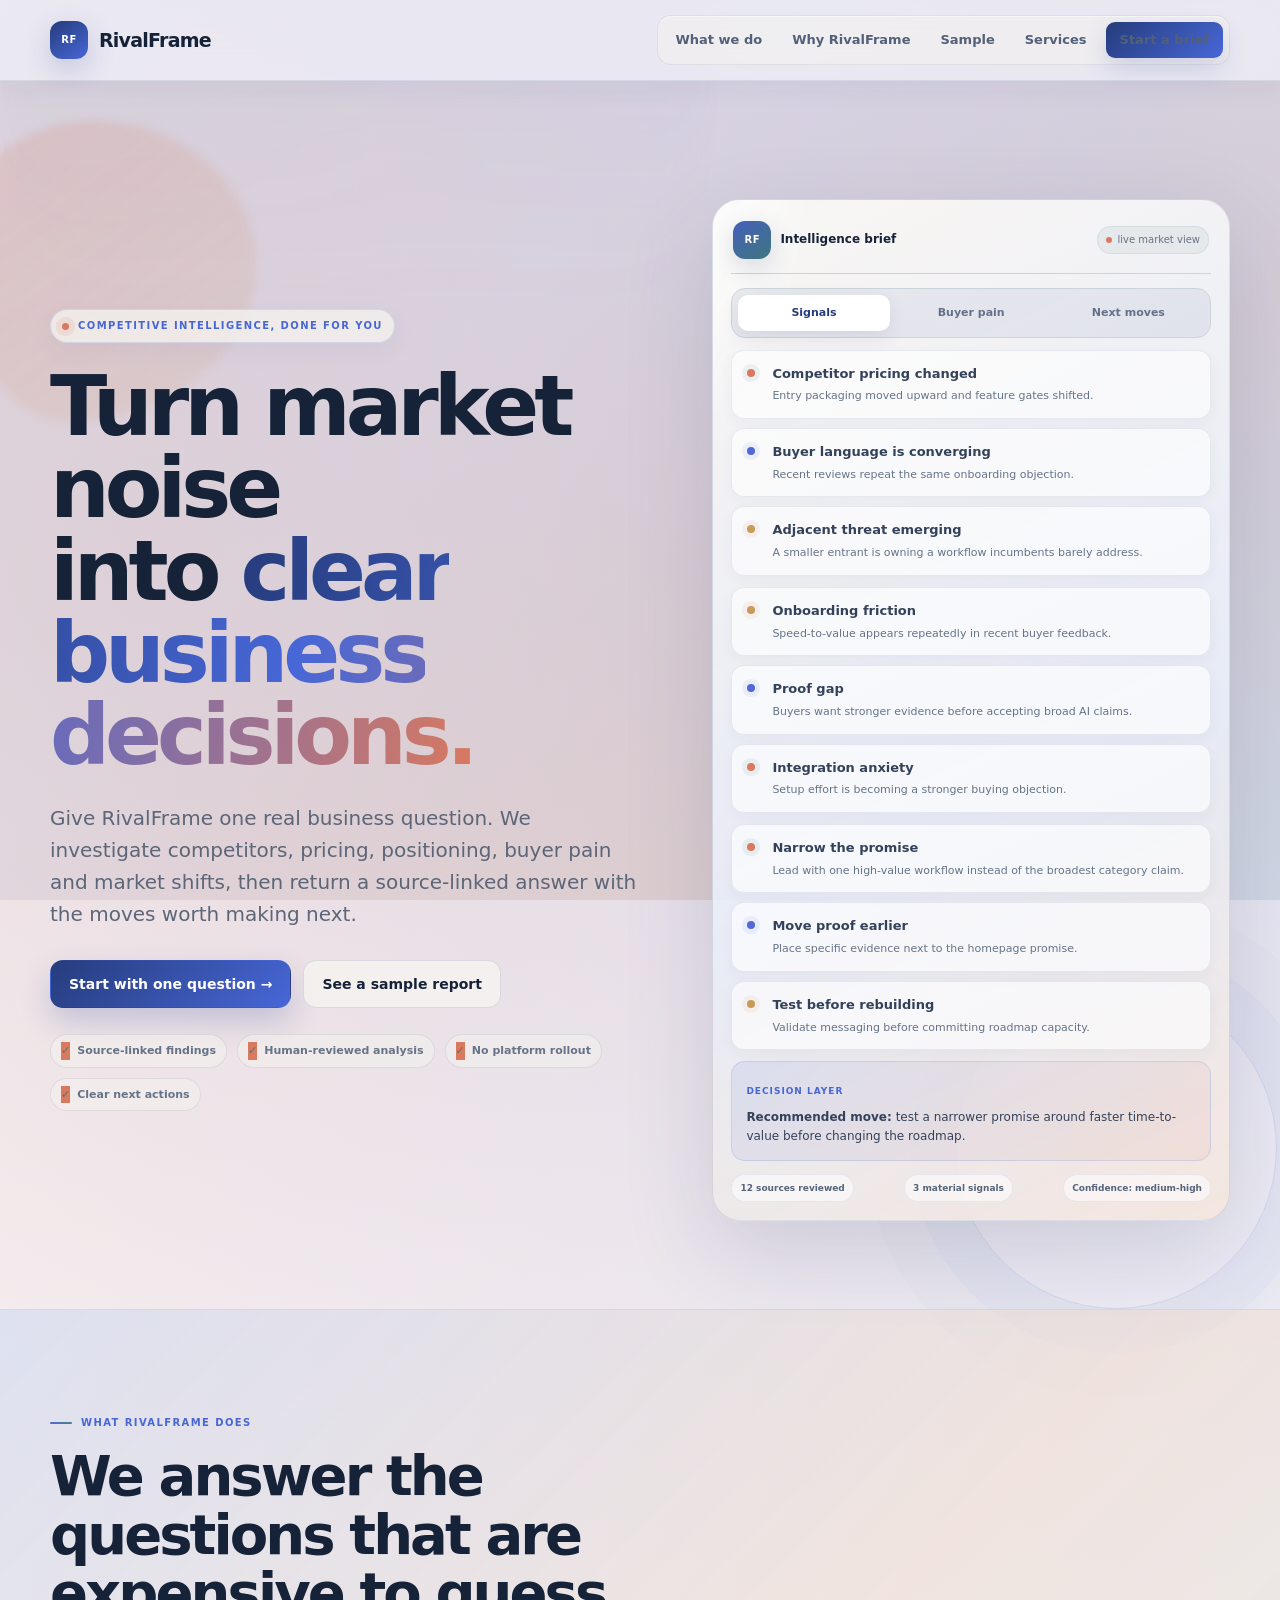
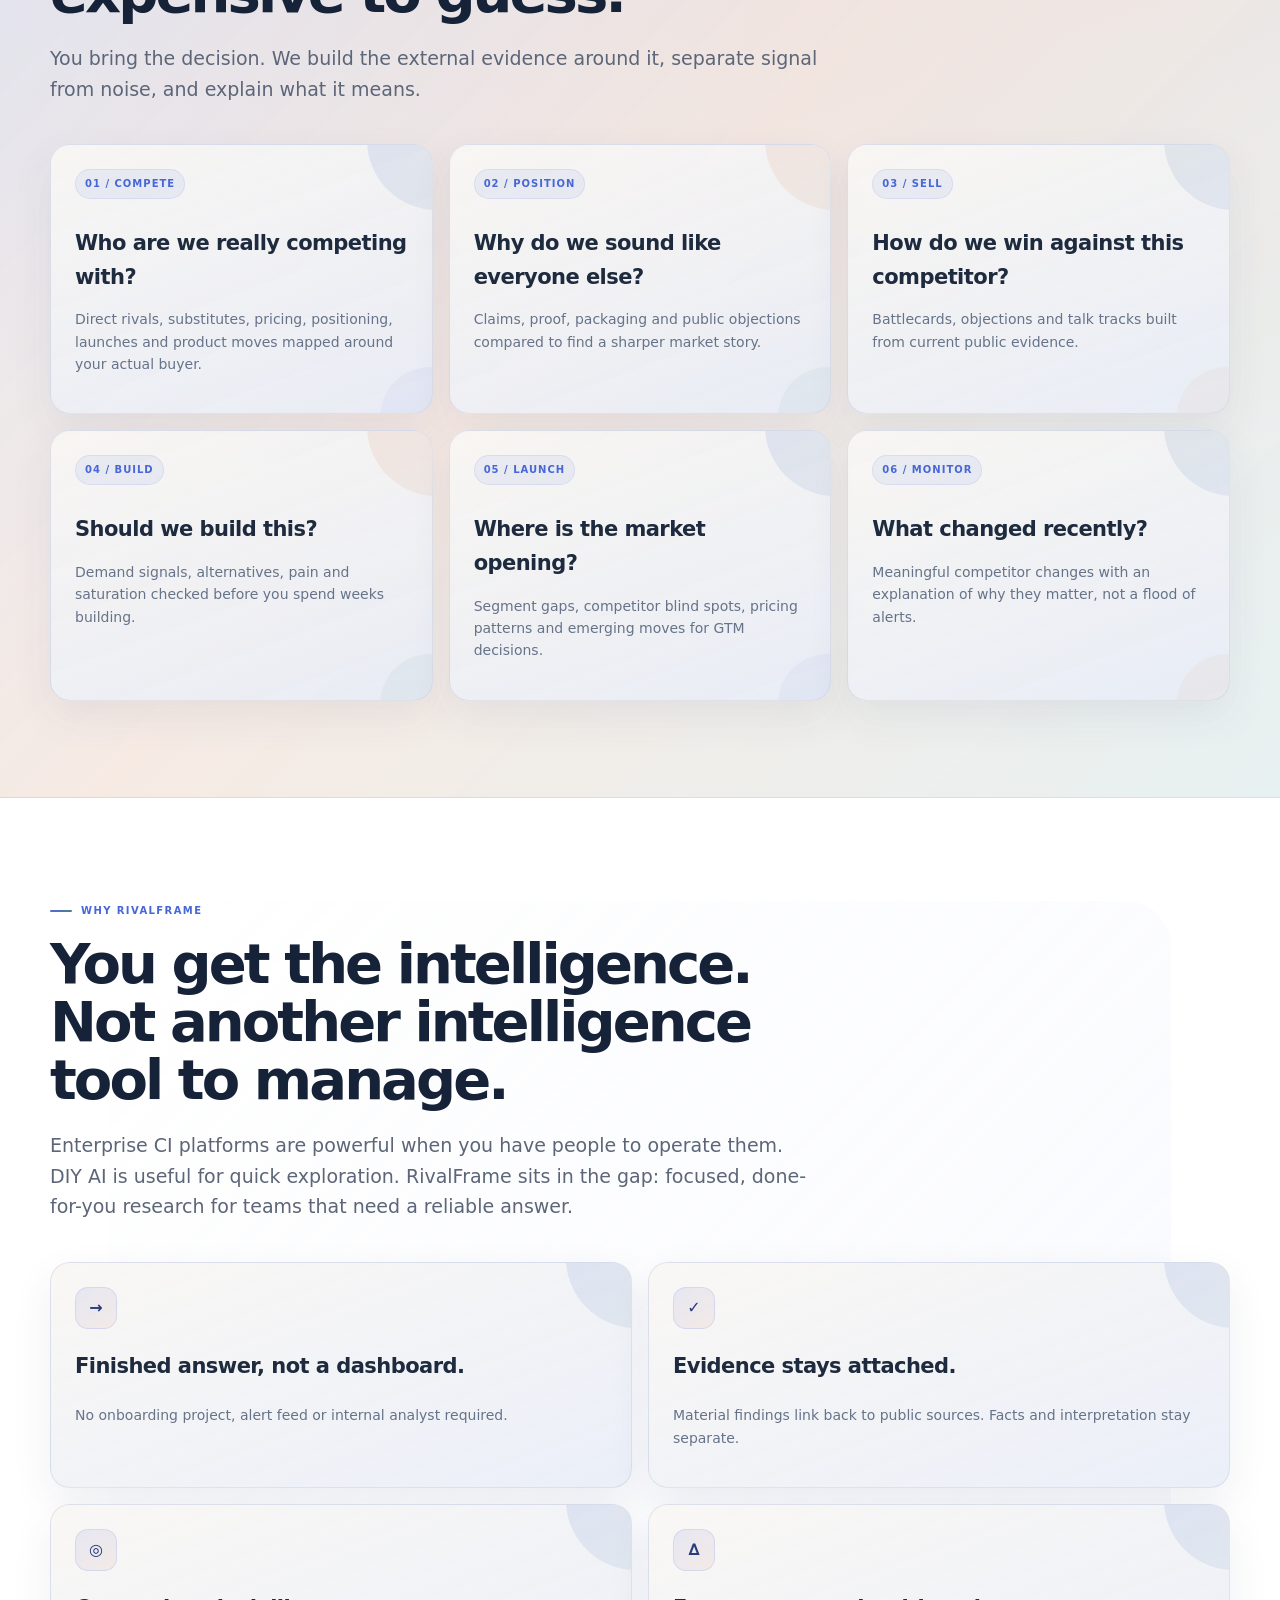
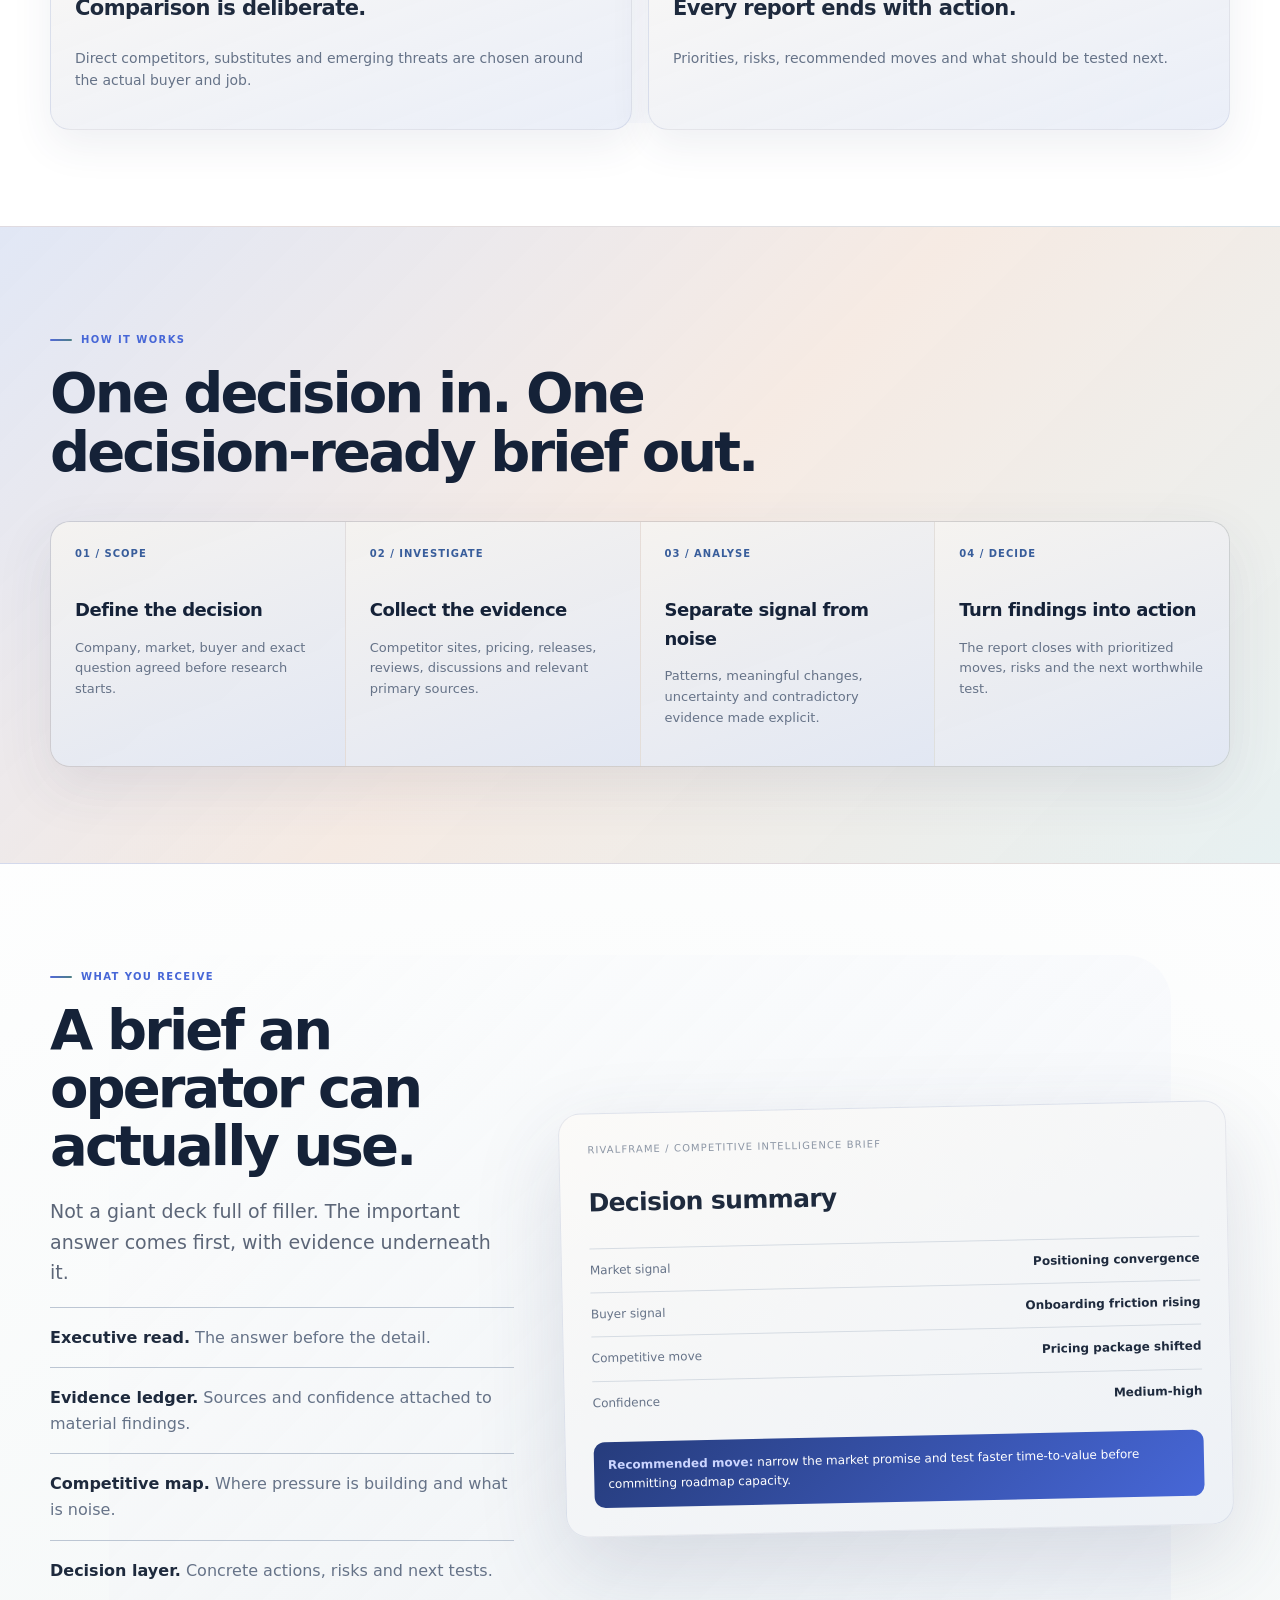
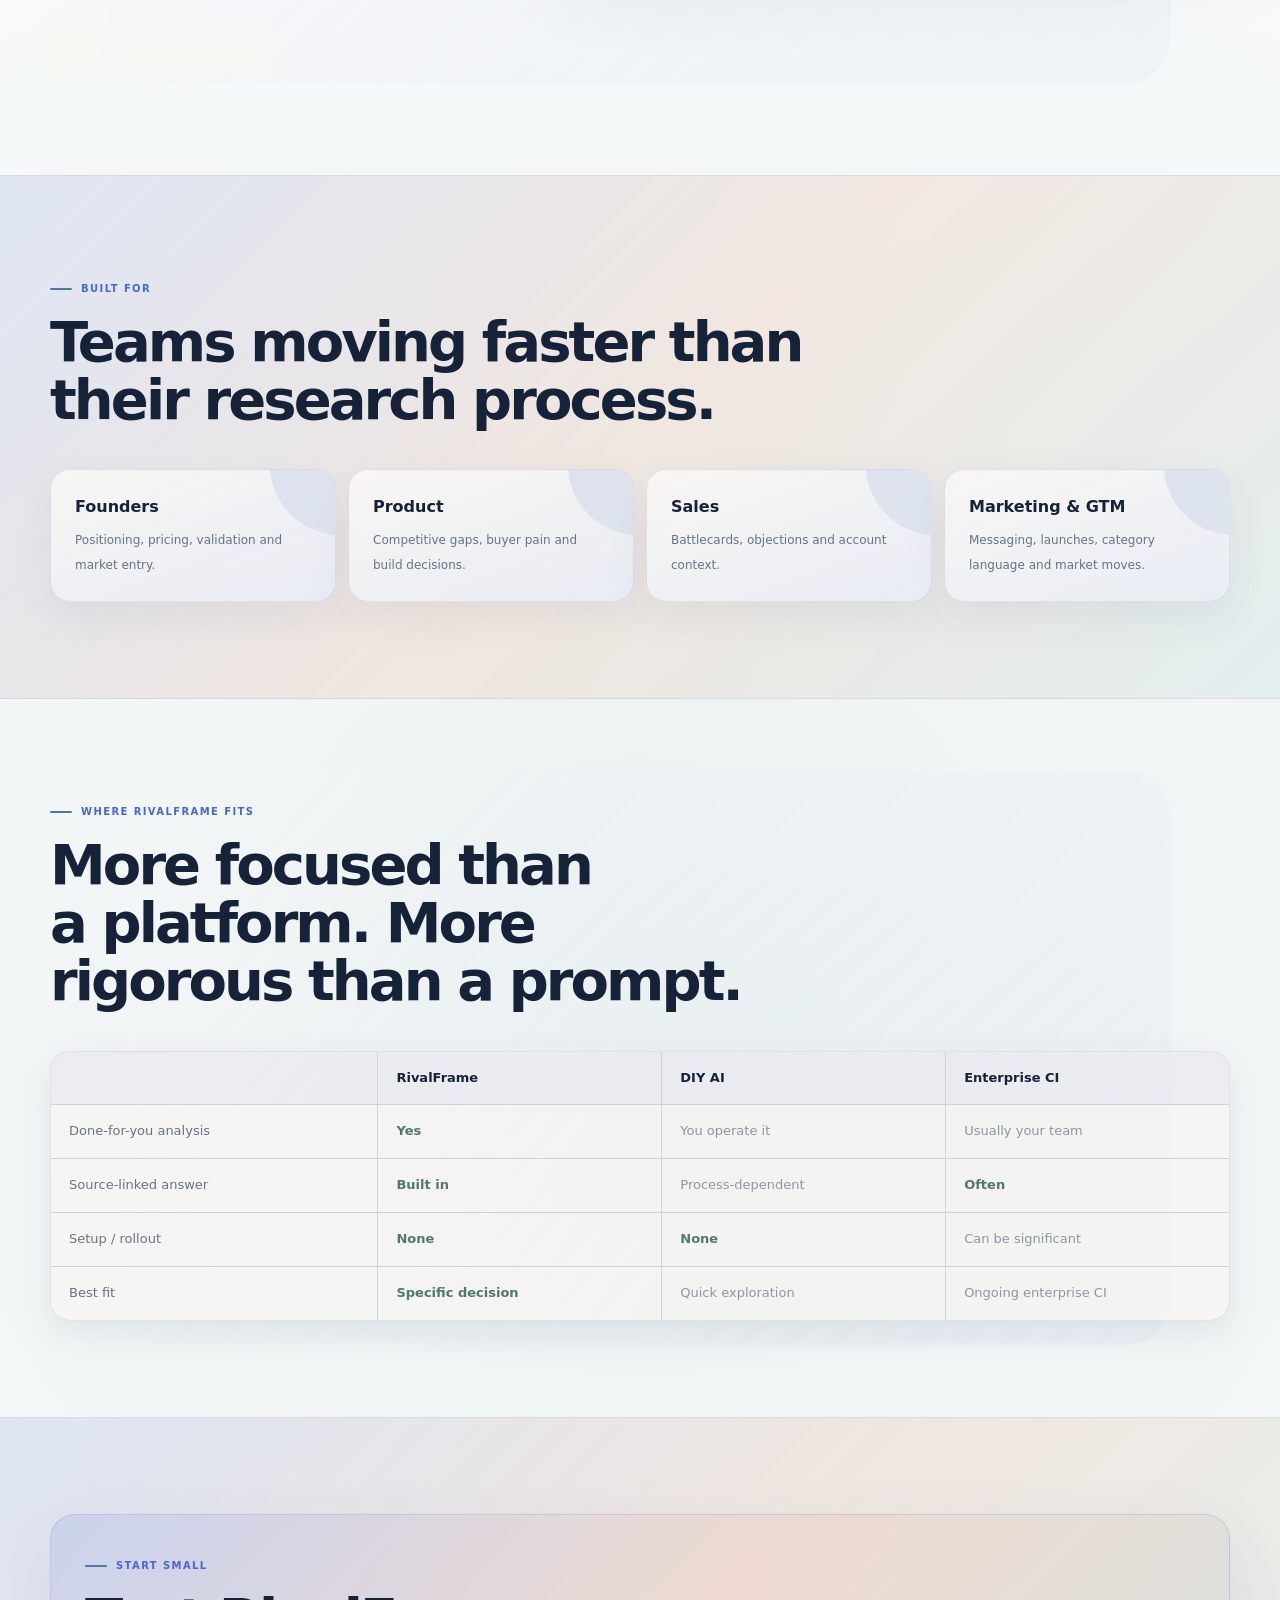
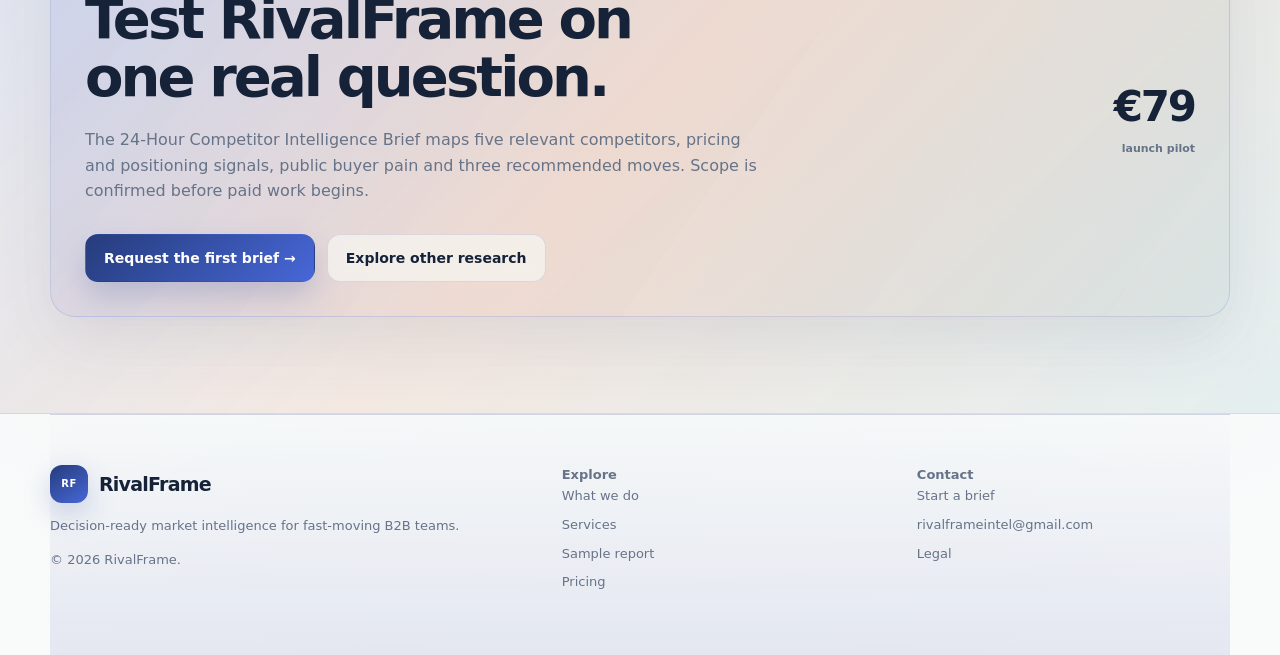
==== commit 32755402: "Rebuild RivalFrame homepage around premium design system" ====
--- a/index.html
+++ b/index.html
@@ -1,64 +1,32 @@
 <!doctype html>
 <html lang="en">
 <head>
-  <meta charset="utf-8">
-  <meta name="viewport" content="width=device-width,initial-scale=1">
-  <title>RivalFrame — Decision-ready competitive intelligence</title>
-  <meta name="description" content="RivalFrame turns competitor moves, pricing, buyer pain and market signals into source-linked answers and clear next actions for B2B SaaS and AI teams.">
-  <meta name="theme-color" content="#d8dde5">
-  <meta property="og:title" content="RivalFrame — Decision-ready competitive intelligence">
-  <meta property="og:description" content="Know what changed. Know why it matters. Know what to do next.">
-  <link rel="icon" href="favicon.svg" type="image/svg+xml">
-  <link rel="stylesheet" href="styles.css">
+<meta charset="utf-8"><meta name="viewport" content="width=device-width,initial-scale=1">
+<title>RivalFrame — Decision-ready competitive intelligence</title>
+<meta name="description" content="RivalFrame turns competitor moves, pricing, buyer pain and market signals into source-linked answers and clear next actions for B2B teams.">
+<meta name="theme-color" content="#eceaf4"><meta property="og:title" content="RivalFrame — Decision-ready competitive intelligence"><meta property="og:description" content="Turn market noise into clear business decisions.">
+<link rel="icon" href="favicon.svg" type="image/svg+xml"><link rel="stylesheet" href="styles.css"><link rel="stylesheet" href="app.css">
 </head>
 <body>
-  <div class="nav-shell">
-    <header class="nav wrap">
-      <a class="brand" href="index.html"><img class="brand-logo" src="brand-logo.svg" alt="RivalFrame"></a>
-      <button class="menu-toggle" aria-label="Toggle navigation" aria-expanded="false">☰</button>
-      <nav><a href="#what">What we do</a><a href="#why">Why RivalFrame</a><a href="sample.html">Sample</a><a href="services.html">Services</a><a class="nav-cta" href="contact.html">Start a brief</a></nav>
-    </header>
-  </div>
+<div class="nav-shell"><header class="nav wrap"><a class="brand" href="index.html"><span class="mark">RF</span><span>RivalFrame</span></a><button class="menu-toggle" aria-label="Toggle navigation" aria-expanded="false">☰</button><nav><a href="#what">What we do</a><a href="#why">Why RivalFrame</a><a href="sample.html">Sample</a><a href="services.html">Services</a><a class="nav-cta" href="contact.html">Start a brief</a></nav></header></div>
+<main>
+<section class="hero wrap"><div class="hero-grid"><div><div class="hero-kicker"><i></i> Competitive intelligence, done for you</div><h1>Turn market noise into <span>clear business decisions.</span></h1><p class="hero-sub">Give RivalFrame one real business question. We investigate competitors, pricing, positioning, buyer pain and market shifts, then return a source-linked answer with the moves worth making next.</p><div class="actions"><a class="button primary" href="contact.html">Start with one question →</a><a class="button secondary" href="sample.html">See a sample report</a></div><div class="hero-proof"><span>Source-linked findings</span><span>Human-reviewed analysis</span><span>No platform rollout</span><span>Clear next actions</span></div></div>
+<aside class="intel-console" aria-label="RivalFrame intelligence preview"><div class="console-top"><div class="console-brand"><span class="mark">RF</span> Intelligence brief</div><div class="console-live">live market view</div></div><div class="console-tabs" role="tablist" aria-label="Intelligence views"><button class="console-tab active" type="button" data-panel="signals">Signals</button><button class="console-tab" type="button" data-panel="buyers">Buyer pain</button><button class="console-tab" type="button" data-panel="moves">Next moves</button></div><div class="signal-stack" data-console-panel="signals"><div class="signal-row hot"><b>Competitor pricing changed</b><small>Entry packaging moved upward and feature gates shifted.</small></div><div class="signal-row"><b>Buyer language is converging</b><small>Recent reviews repeat the same onboarding objection.</small></div><div class="signal-row warn"><b>Adjacent threat emerging</b><small>A smaller entrant is owning a workflow incumbents barely address.</small></div></div><div class="signal-stack" data-console-panel="buyers" hidden><div class="signal-row warn"><b>Onboarding friction</b><small>Speed-to-value appears repeatedly in recent buyer feedback.</small></div><div class="signal-row"><b>Proof gap</b><small>Buyers want stronger evidence before accepting broad AI claims.</small></div><div class="signal-row hot"><b>Integration anxiety</b><small>Setup effort is becoming a stronger buying objection.</small></div></div><div class="signal-stack" data-console-panel="moves" hidden><div class="signal-row hot"><b>Narrow the promise</b><small>Lead with one high-value workflow instead of the broadest category claim.</small></div><div class="signal-row"><b>Move proof earlier</b><small>Place specific evidence next to the homepage promise.</small></div><div class="signal-row warn"><b>Test before rebuilding</b><small>Validate messaging before committing roadmap capacity.</small></div></div><div class="console-result"><small>Decision layer</small><p><b>Recommended move:</b> test a narrower promise around faster time-to-value before changing the roadmap.</p></div><div class="console-footer"><span>12 sources reviewed</span><span>3 material signals</span><span>Confidence: medium-high</span></div></aside></div></section>
 
-  <main>
-    <section class="hero wrap">
-      <div class="hero-grid">
-        <div>
-          <div class="hero-kicker"><i></i> Decision-ready competitive intelligence</div>
-          <h1>See the market clearly. <span>Make the next move with confidence.</span></h1>
-          <p class="hero-sub">RivalFrame investigates competitors, pricing, positioning, buyer pain and market shifts — then turns the evidence into a concise answer your team can use immediately.</p>
-          <div class="actions"><a class="button primary" href="contact.html">Start with one business question →</a><a class="button secondary" href="sample.html">See a sample report</a></div>
-          <div class="hero-proof"><span>Source-linked findings</span><span>Human-reviewed analysis</span><span>No software rollout</span><span>Clear next actions</span></div>
-        </div>
+<section id="what" class="section panel"><div class="wrap"><div class="section-head"><div class="eyebrow">What RivalFrame does</div><h2>We answer the questions that are expensive to guess.</h2><p class="section-intro">You bring the decision. We build the external evidence around it, separate signal from noise, and explain what it means.</p></div><div class="outcome-grid"><article class="outcome-card"><div class="num">01 / COMPETE</div><h3>Who are we really competing with?</h3><p>Direct rivals, substitutes, pricing, positioning, launches and product moves mapped around your actual buyer.</p></article><article class="outcome-card"><div class="num">02 / POSITION</div><h3>Why do we sound like everyone else?</h3><p>Claims, proof, packaging and public objections compared to find a sharper market story.</p></article><article class="outcome-card"><div class="num">03 / SELL</div><h3>How do we win against this competitor?</h3><p>Battlecards, objections and talk tracks built from current public evidence.</p></article><article class="outcome-card"><div class="num">04 / BUILD</div><h3>Should we build this?</h3><p>Demand signals, alternatives, pain and saturation checked before you spend weeks building.</p></article><article class="outcome-card"><div class="num">05 / LAUNCH</div><h3>Where is the market opening?</h3><p>Segment gaps, competitor blind spots, pricing patterns and emerging moves for GTM decisions.</p></article><article class="outcome-card"><div class="num">06 / MONITOR</div><h3>What changed recently?</h3><p>Meaningful competitor changes with an explanation of why they matter, not a flood of alerts.</p></article></div></div></section>
 
-        <aside class="intel-console" aria-label="RivalFrame intelligence preview">
-          <div class="console-top"><div class="console-brand"><span class="mark">RF</span> Intelligence brief</div><div class="console-live">current signals</div></div>
-          <div class="console-tabs" role="tablist" aria-label="Intelligence views"><button class="console-tab active" type="button" data-panel="signals">Signals</button><button class="console-tab" type="button" data-panel="buyers">Buyer pain</button><button class="console-tab" type="button" data-panel="moves">Next moves</button></div>
-          <div class="signal-stack" data-console-panel="signals"><div class="signal-row hot"><b>Competitor pricing changed</b><small>Entry packaging moved upward and feature gates shifted.</small></div><div class="signal-row"><b>Buyer language is converging</b><small>Recent public reviews repeat the same onboarding objection.</small></div><div class="signal-row warn"><b>Adjacent threat emerging</b><small>A smaller entrant is owning a workflow the incumbents barely address.</small></div></div>
-          <div class="signal-stack" data-console-panel="buyers" hidden><div class="signal-row warn"><b>Onboarding friction</b><small>Speed-to-value is mentioned repeatedly in recent buyer feedback.</small></div><div class="signal-row"><b>Proof gap</b><small>Buyers want clearer evidence before accepting broad AI claims.</small></div><div class="signal-row hot"><b>Integration anxiety</b><small>Setup effort is becoming a stronger buying objection.</small></div></div>
-          <div class="signal-stack" data-console-panel="moves" hidden><div class="signal-row hot"><b>Narrow the promise</b><small>Lead with one high-value workflow instead of the broadest category claim.</small></div><div class="signal-row"><b>Move proof earlier</b><small>Place specific evidence next to the homepage promise.</small></div><div class="signal-row warn"><b>Test before rebuilding</b><small>Validate messaging before committing roadmap capacity.</small></div></div>
-          <div class="console-result"><small>Decision layer</small><p><b>Recommended move:</b> test a narrower promise around faster time-to-value before changing the roadmap.</p></div>
-          <div class="console-footer"><span>12 sources reviewed</span><span>3 material signals</span><span>Confidence: medium-high</span></div>
-        </aside>
-      </div>
-    </section>
+<section id="why" class="section wrap"><div class="section-head"><div class="eyebrow">Why RivalFrame</div><h2>You get the intelligence. Not another intelligence tool to manage.</h2><p class="section-intro">Enterprise CI platforms are powerful when you have people to operate them. DIY AI is useful for quick exploration. RivalFrame sits in the gap: focused, done-for-you research for teams that need a reliable answer.</p></div><div class="why-grid"><article class="why-card"><div class="why-icon">→</div><h3>Finished answer, not a dashboard.</h3><p>No onboarding project, alert feed or internal analyst required.</p></article><article class="why-card"><div class="why-icon">✓</div><h3>Evidence stays attached.</h3><p>Material findings link back to public sources. Facts and interpretation stay separate.</p></article><article class="why-card"><div class="why-icon">◎</div><h3>Comparison is deliberate.</h3><p>Direct competitors, substitutes and emerging threats are chosen around the actual buyer and job.</p></article><article class="why-card"><div class="why-icon">∆</div><h3>Every report ends with action.</h3><p>Priorities, risks, recommended moves and what should be tested next.</p></article></div></section>
 
-    <section id="what" class="section panel"><div class="wrap"><div class="section-head"><div class="eyebrow">What RivalFrame does</div><h2>We answer the questions that are expensive to guess.</h2><p class="section-intro">Bring us the decision. We build the external evidence around it, separate signal from noise, and show what it means — without handing you a giant folder of links to interpret yourself.</p></div><div class="outcome-grid"><article class="outcome-card"><div class="num">01 / COMPETE</div><h3>Who are we really competing with?</h3><p>Direct rivals, substitutes, pricing, positioning, launches and product moves mapped around your actual buyer.</p></article><article class="outcome-card"><div class="num">02 / POSITION</div><h3>Why do we sound like everyone else?</h3><p>We compare claims, category language, proof, packaging and public objections to find a sharper market story.</p></article><article class="outcome-card"><div class="num">03 / SELL</div><h3>How do we win against this competitor?</h3><p>Current battlecards, objection handling, account context and talk tracks built from public evidence.</p></article><article class="outcome-card"><div class="num">04 / BUILD</div><h3>Should we build this?</h3><p>Demand signals, alternatives, buyer pain and saturation are tested before you spend weeks building the wrong thing.</p></article><article class="outcome-card"><div class="num">05 / LAUNCH</div><h3>Where is the real market opening?</h3><p>We identify segment gaps, competitor blind spots, pricing patterns and emerging moves that can shape GTM decisions.</p></article><article class="outcome-card"><div class="num">06 / MONITOR</div><h3>What changed since last week?</h3><p>Rival Watch tracks meaningful moves and explains why they matter instead of flooding you with trivial alerts.</p></article></div></div></section>
+<section class="section panel"><div class="wrap"><div class="section-head"><div class="eyebrow">How it works</div><h2>One decision in. One decision-ready brief out.</h2></div><div class="process-line"><div class="process-step"><div class="step-no">01 / SCOPE</div><h3>Define the decision</h3><p>Company, market, buyer and exact question agreed before research starts.</p></div><div class="process-step"><div class="step-no">02 / INVESTIGATE</div><h3>Collect the evidence</h3><p>Competitor sites, pricing, releases, reviews, discussions and relevant primary sources.</p></div><div class="process-step"><div class="step-no">03 / ANALYSE</div><h3>Separate signal from noise</h3><p>Patterns, meaningful changes, uncertainty and contradictory evidence made explicit.</p></div><div class="process-step"><div class="step-no">04 / DECIDE</div><h3>Turn findings into action</h3><p>The report closes with prioritized moves, risks and the next worthwhile test.</p></div></div></div></section>
 
-    <section id="why" class="section wrap"><div class="section-head"><div class="eyebrow">Why choose RivalFrame</div><h2>You get the intelligence. Not another intelligence tool to manage.</h2><p class="section-intro">Large CI platforms work best when a company already has people to operate them. DIY AI is useful when the question is simple. RivalFrame sits in the middle: focused, done-for-you research for teams that need a reliable answer quickly.</p></div><div class="why-grid"><article class="why-card"><div class="why-icon">→</div><h3>Finished answer, not a dashboard.</h3><p>No onboarding project, no alert feed, no internal analyst required. We deliver a brief built around the business decision you need to make.</p></article><article class="why-card"><div class="why-icon">✓</div><h3>Evidence stays attached.</h3><p>Material findings link back to public sources. Facts, interpretation and recommendations are clearly separated.</p></article><article class="why-card"><div class="why-icon">◎</div><h3>We choose the comparison set deliberately.</h3><p>We map direct competitors, adjacent substitutes and emerging threats around the buyer and job — not just the biggest brands.</p></article><article class="why-card"><div class="why-icon">∆</div><h3>Every report ends with what to do next.</h3><p>The value is not the research volume. It is the decision layer: actions, risks, priorities and what should be tested next.</p></article></div></section>
+<section class="section wrap"><div class="deliverable"><div><div class="eyebrow">What you receive</div><h2>A brief an operator can actually use.</h2><p class="section-intro">Not a giant deck full of filler. The important answer comes first, with evidence underneath it.</p><div class="checklist"><p><b>Executive read.</b> The answer before the detail.</p><p><b>Evidence ledger.</b> Sources and confidence attached to material findings.</p><p><b>Competitive map.</b> Where pressure is building and what is noise.</p><p><b>Decision layer.</b> Concrete actions, risks and next tests.</p></div><div class="actions"><a class="button secondary" href="sample.html">Open the sample report</a></div></div><div class="report-preview"><div class="rp-top">RivalFrame / Competitive Intelligence Brief</div><h3>Decision summary</h3><div class="rp-row"><span>Market signal</span><span>Positioning convergence</span></div><div class="rp-row"><span>Buyer signal</span><span>Onboarding friction rising</span></div><div class="rp-row"><span>Competitive move</span><span>Pricing package shifted</span></div><div class="rp-row"><span>Confidence</span><span>Medium-high</span></div><div class="rp-action"><b>Recommended move:</b> narrow the market promise and test faster time-to-value before committing roadmap capacity.</div></div></div></section>
 
-    <section class="section panel"><div class="wrap"><div class="section-head"><div class="eyebrow">How it works</div><h2>One decision in. One decision-ready brief out.</h2></div><div class="process-line"><div class="process-step"><div class="step-no">01 / SCOPE</div><h3>Define the decision</h3><p>Company, market, buyer and the exact question are agreed before research starts.</p></div><div class="process-step"><div class="step-no">02 / INVESTIGATE</div><h3>Collect the right evidence</h3><p>Competitor sites, pricing, releases, reviews, public discussions and other relevant primary or independent sources.</p></div><div class="process-step"><div class="step-no">03 / ANALYSE</div><h3>Separate signal from noise</h3><p>Repeated patterns, meaningful changes, uncertainty and contradictory evidence are made explicit.</p></div><div class="process-step"><div class="step-no">04 / DECIDE</div><h3>Turn findings into action</h3><p>The report closes with prioritized moves, risks and the next thing worth testing.</p></div></div></div></section>
+<section class="section panel"><div class="wrap"><div class="section-head"><div class="eyebrow">Built for</div><h2>Teams moving faster than their research process.</h2></div><div class="fit-grid"><div class="fit-chip"><strong>Founders</strong><span>Positioning, pricing, validation and market entry.</span></div><div class="fit-chip"><strong>Product</strong><span>Competitive gaps, buyer pain and build decisions.</span></div><div class="fit-chip"><strong>Sales</strong><span>Battlecards, objections and account context.</span></div><div class="fit-chip"><strong>Marketing & GTM</strong><span>Messaging, launches, category language and market moves.</span></div></div></div></section>
 
-    <section class="section wrap"><div class="deliverable"><div><div class="eyebrow">What you receive</div><h2>A brief an operator can actually use.</h2><p class="section-intro">Not a 70-page deck full of filler. RivalFrame is designed to be read, challenged and acted on.</p><div class="checklist"><p><b>Executive read.</b> The most important answer first.</p><p><b>Evidence ledger.</b> Sources and confidence attached to material findings.</p><p><b>Competitive map.</b> What changed, where the pressure is, and what is noise.</p><p><b>Decision layer.</b> Concrete actions, risks and next tests.</p></div><div class="actions"><a class="button secondary" href="sample.html">Open the full sample report</a></div></div><div class="report-preview"><div class="rp-top">RivalFrame / Competitive Intelligence Brief</div><h3>Decision summary</h3><div class="rp-row"><span>Market signal</span><span>Positioning convergence</span></div><div class="rp-row"><span>Buyer signal</span><span>Onboarding friction rising</span></div><div class="rp-row"><span>Competitive move</span><span>Pricing package shifted</span></div><div class="rp-row"><span>Confidence</span><span>High / Medium</span></div><div class="rp-action"><b>Recommended move:</b> narrow the market promise and test faster time-to-value before committing roadmap capacity.</div></div></div></section>
+<section class="section wrap"><div class="section-head"><div class="eyebrow">Where RivalFrame fits</div><h2>More focused than a platform. More rigorous than a prompt.</h2></div><div class="compare-box"><div class="compare-row head"><div></div><div>RivalFrame</div><div>DIY AI</div><div>Enterprise CI</div></div><div class="compare-row"><div>Done-for-you analysis</div><div class="good">Yes</div><div class="weak">You operate it</div><div class="weak">Usually your team</div></div><div class="compare-row"><div>Source-linked answer</div><div class="good">Built in</div><div class="weak">Process-dependent</div><div class="good">Often</div></div><div class="compare-row"><div>Setup / rollout</div><div class="good">None</div><div class="good">None</div><div class="weak">Can be significant</div></div><div class="compare-row"><div>Best fit</div><div class="good">Specific decision</div><div class="weak">Quick exploration</div><div class="weak">Ongoing enterprise CI</div></div></div></section>
 
-    <section class="section panel"><div class="wrap"><div class="section-head"><div class="eyebrow">Who it is for</div><h2>Built for teams moving faster than their market research process.</h2></div><div class="fit-grid"><div class="fit-chip"><strong>Founders</strong><span>Positioning, pricing, validation and market-entry questions.</span></div><div class="fit-chip"><strong>Product teams</strong><span>Competitive gaps, customer pain and build-vs-don't-build decisions.</span></div><div class="fit-chip"><strong>Sales teams</strong><span>Battlecards, objections and pre-call competitive context.</span></div><div class="fit-chip"><strong>Marketing & GTM</strong><span>Messaging, launches, category language and competitor moves.</span></div></div></div></section>
-
-    <section class="section wrap"><div class="section-head"><div class="eyebrow">Where RivalFrame fits</div><h2>More focused than a platform. More rigorous than a prompt.</h2></div><div class="compare-box"><div class="compare-row head"><div></div><div>RivalFrame</div><div>DIY AI</div><div>Enterprise CI platform</div></div><div class="compare-row"><div>Done-for-you analysis</div><div class="good">Yes</div><div class="weak">You operate it</div><div class="weak">Usually your team</div></div><div class="compare-row"><div>Source-linked answer</div><div class="good">Built in</div><div class="weak">Depends on process</div><div class="good">Often</div></div><div class="compare-row"><div>Setup / rollout</div><div class="good">None</div><div class="good">None</div><div class="weak">Can be significant</div></div><div class="compare-row"><div>Best fit</div><div class="good">Specific decision</div><div class="weak">Quick exploration</div><div class="weak">Ongoing enterprise CI</div></div></div></section>
-
-    <section class="section panel"><div class="wrap start-card"><div><div class="eyebrow">Start small</div><h2>Test RivalFrame on one real question.</h2><p>The 24-Hour Competitor Intelligence Brief maps five relevant competitors, pricing and positioning signals, public buyer pain and three recommended moves. Scope is confirmed before paid work begins.</p><div class="actions"><a class="button primary" href="contact.html">Request the first brief →</a><a class="button secondary" href="services.html">Explore other research</a></div></div><div class="start-price">€79<small>launch pilot</small></div></div></section>
-  </main>
-
-  <footer class="wrap footer"><div><a class="brand" href="index.html"><img class="brand-logo" src="brand-logo.svg" alt="RivalFrame"></a><p>Decision-ready market intelligence for fast-moving B2B teams.</p><p>© <span data-year></span> RivalFrame.</p></div><div><strong>Explore</strong><div class="footer-links"><a href="#what">What we do</a><a href="services.html">Services</a><a href="sample.html">Sample report</a><a href="pricing.html">Pricing</a></div></div><div><strong>Contact</strong><div class="footer-links"><a href="contact.html">Start a brief</a><a href="mailto:rivalframeintel@gmail.com">rivalframeintel@gmail.com</a><a href="legal.html">Legal</a></div></div></footer>
-  <script src="script.js"></script>
-</body>
-</html>+<section class="section panel"><div class="wrap start-card"><div><div class="eyebrow">Start small</div><h2>Test RivalFrame on one real question.</h2><p>The 24-Hour Competitor Intelligence Brief maps five relevant competitors, pricing and positioning signals, public buyer pain and three recommended moves. Scope is confirmed before paid work begins.</p><div class="actions"><a class="button primary" href="contact.html">Request the first brief →</a><a class="button secondary" href="services.html">Explore other research</a></div></div><div class="start-price">€79<small>launch pilot</small></div></div></section>
+</main>
+<footer class="wrap footer"><div><a class="brand" href="index.html"><span class="mark">RF</span><span>RivalFrame</span></a><p>Decision-ready market intelligence for fast-moving B2B teams.</p><p>© <span data-year></span> RivalFrame.</p></div><div><strong>Explore</strong><div class="footer-links"><a href="#what">What we do</a><a href="services.html">Services</a><a href="sample.html">Sample report</a><a href="pricing.html">Pricing</a></div></div><div><strong>Contact</strong><div class="footer-links"><a href="contact.html">Start a brief</a><a href="mailto:rivalframeintel@gmail.com">rivalframeintel@gmail.com</a><a href="legal.html">Legal</a></div></div></footer>
+<script src="script.js"></script>
+</body></html>
--- a/app.css
+++ b/app.css
@@ -0,0 +1,35 @@
+/* RivalFrame v2 — premium intelligence design system */
+:root{
+  --rf-bg:#eceaf4;--rf-bg2:#f4e7dd;--rf-bg3:#dce8ea;
+  --rf-surface:#f7f5f2;--rf-surface-blue:#e8edf8;--rf-surface-warm:#f3e6dc;
+  --rf-ink:#152238;--rf-muted:#5c6678;--rf-line:rgba(21,34,56,.12);
+  --rf-blue:#4767d7;--rf-blue-dark:#263c7c;--rf-coral:#d9795f;--rf-teal:#5d8f91;--rf-gold:#c79a59;
+  --rf-shadow:0 24px 70px rgba(48,55,93,.13);--rf-shadow-soft:0 12px 34px rgba(48,55,93,.09);
+  --rf-radius:22px;--rf-radius-sm:14px;--rf-ease:cubic-bezier(.2,.75,.25,1)
+}
+html{scroll-behavior:smooth}
+body{background:
+ radial-gradient(circle at 12% 8%,rgba(217,121,95,.18),transparent 26%),
+ radial-gradient(circle at 88% 5%,rgba(71,103,215,.19),transparent 29%),
+ radial-gradient(circle at 50% 82%,rgba(93,143,145,.12),transparent 34%),
+ linear-gradient(135deg,#e8eaf4 0%,#eef0f5 38%,#f1e7df 72%,#e3edef 100%) fixed!important;color:var(--rf-ink)!important}
+body:before{content:"";position:fixed;inset:0;z-index:-2;pointer-events:none;background-image:linear-gradient(rgba(38,60,124,.025) 1px,transparent 1px),linear-gradient(90deg,rgba(38,60,124,.025) 1px,transparent 1px);background-size:72px 72px;mask-image:linear-gradient(to bottom,rgba(0,0,0,.75),transparent 88%)}
+body:after{content:"";position:fixed;width:56vw;height:56vw;max-width:760px;max-height:760px;right:-18vw;top:-20vw;border-radius:50%;pointer-events:none;background:conic-gradient(from 30deg,rgba(71,103,215,.13),rgba(217,121,95,.08),rgba(93,143,145,.12),rgba(71,103,215,.13));filter:blur(24px);animation:rfFloat 22s ease-in-out infinite alternate;z-index:-1}
+.nav-shell{background:rgba(239,239,246,.76)!important;backdrop-filter:blur(20px) saturate(140%)!important;border-bottom:1px solid rgba(38,60,124,.10)!important;box-shadow:0 8px 26px rgba(37,48,81,.05)}
+.brand{gap:11px!important;color:var(--rf-ink)!important}.brand .mark{width:38px!important;height:38px!important;border-radius:12px!important;background:linear-gradient(145deg,var(--rf-blue-dark),var(--rf-blue))!important;color:white!important;font-size:10px!important;font-weight:900!important;letter-spacing:.06em!important;box-shadow:0 10px 28px rgba(52,74,157,.22)!important;position:relative;overflow:hidden}.brand .mark:after{content:"";position:absolute;inset:-35%;background:linear-gradient(110deg,transparent 38%,rgba(255,255,255,.35) 50%,transparent 62%);transform:translateX(-110%) rotate(10deg);animation:rfShine 6s ease-in-out infinite}.brand span:last-child{font-size:19px!important;font-weight:850!important;letter-spacing:-.04em!important}.brand-logo{display:none!important}
+.nav nav a{color:#526079!important}.nav nav a:hover{color:var(--rf-blue-dark)!important}.nav-cta{background:linear-gradient(135deg,var(--rf-blue-dark),var(--rf-blue))!important;color:#fff!important;border:0!important;box-shadow:0 10px 24px rgba(52,74,157,.18)!important}
+.hero{padding-top:118px!important;position:relative;isolation:isolate}.hero:before{content:"";position:absolute;left:-8%;top:40px;width:300px;height:300px;border-radius:46% 54% 63% 37% / 40% 48% 52% 60%;background:linear-gradient(145deg,rgba(217,121,95,.19),rgba(199,154,89,.10));filter:blur(4px);animation:rfMorph 14s ease-in-out infinite;z-index:-1}.hero:after{content:"";position:absolute;right:-4%;bottom:0;width:320px;height:320px;border-radius:50%;border:1px solid rgba(71,103,215,.15);box-shadow:0 0 0 44px rgba(71,103,215,.035),0 0 0 88px rgba(93,143,145,.025);animation:rfOrbit 26s linear infinite;z-index:-1}
+.hero-kicker,.eyebrow{color:var(--rf-blue)!important}.hero-kicker{background:rgba(247,245,242,.72)!important;border:1px solid rgba(71,103,215,.16)!important;box-shadow:0 8px 24px rgba(52,74,157,.06)!important}.hero-kicker i{background:var(--rf-coral)!important;box-shadow:0 0 0 6px rgba(217,121,95,.12);animation:rfPulse 2.4s ease-in-out infinite!important}
+.hero h1,.page-hero h1,h2{color:var(--rf-ink)!important}.hero h1 span,.page-hero h1 span{background:linear-gradient(100deg,var(--rf-blue-dark) 0%,var(--rf-blue) 45%,var(--rf-coral) 100%)!important;-webkit-background-clip:text!important;background-clip:text!important;color:transparent!important}.hero-sub,.lead,.section-intro{color:var(--rf-muted)!important}.hero-proof span:before,.trust-strip span:before{background:var(--rf-coral)!important}
+.button{border-radius:13px!important;transition:transform .22s var(--rf-ease),box-shadow .22s var(--rf-ease),filter .22s var(--rf-ease)!important}.button:hover{transform:translateY(-3px)!important}.primary{background:linear-gradient(135deg,var(--rf-blue-dark),var(--rf-blue))!important;color:#fff!important;box-shadow:0 14px 30px rgba(52,74,157,.22)!important}.primary:hover{box-shadow:0 18px 40px rgba(52,74,157,.28)!important}.secondary{background:rgba(247,245,242,.72)!important;color:var(--rf-ink)!important;border:1px solid rgba(38,60,124,.13)!important;backdrop-filter:blur(8px)!important}
+.intel-console,.hero-card,.contact-card{background:linear-gradient(155deg,rgba(250,248,245,.95),rgba(232,237,248,.92) 58%,rgba(244,229,220,.88))!important;border:1px solid rgba(38,60,124,.12)!important;box-shadow:0 32px 90px rgba(51,61,100,.16)!important;border-radius:28px!important;position:relative!important;overflow:hidden!important}.intel-console{transform:perspective(1200px) rotateY(-2deg) rotateX(1deg);transition:transform .5s var(--rf-ease),box-shadow .5s ease!important}.intel-console:hover{transform:perspective(1200px) rotateY(0) rotateX(0) translateY(-5px);box-shadow:0 40px 110px rgba(51,61,100,.20)!important}.intel-console:before{content:"";position:absolute;inset:-35%;background:linear-gradient(115deg,transparent 36%,rgba(255,255,255,.62) 50%,transparent 64%);transform:translateX(-80%) rotate(10deg);animation:rfSweep 7.5s ease-in-out infinite;pointer-events:none}.console-top,.console-tabs,.signal-stack,.console-result,.console-footer{position:relative;z-index:1}.console-tabs{display:flex;gap:6px;padding:6px;margin:14px 0 12px;border-radius:14px;background:rgba(38,60,124,.07)}.console-tab{appearance:none;border:0;background:transparent;color:#657089;padding:9px 12px;border-radius:10px;font-size:11px;font-weight:800;cursor:pointer;transition:.2s ease}.console-tab:hover{background:rgba(255,255,255,.55);color:var(--rf-blue-dark)}.console-tab.active{background:#fff;color:var(--rf-blue-dark);box-shadow:0 7px 18px rgba(49,60,99,.10)}.console-live:before{background:var(--rf-coral)!important;animation:rfPulse 1.8s ease-in-out infinite!important}.signal-row{background:rgba(255,255,255,.62)!important;border:1px solid rgba(38,60,124,.09)!important;box-shadow:0 5px 14px rgba(51,61,100,.04);transition:transform .25s var(--rf-ease),box-shadow .25s ease!important}.signal-row:hover{transform:translateX(6px);box-shadow:0 9px 22px rgba(51,61,100,.08)}.signal-row.hot:before{background:var(--rf-coral)!important}.signal-row.warn:before{background:var(--rf-gold)!important}.console-result{background:linear-gradient(135deg,rgba(71,103,215,.09),rgba(217,121,95,.08))!important;border:1px solid rgba(71,103,215,.15)!important}.console-result small{color:var(--rf-blue)!important}.console-footer{display:flex;flex-wrap:wrap;gap:7px;margin-top:13px}.console-footer span{font-size:9px;font-weight:800;color:#58647a;background:rgba(255,255,255,.55);border:1px solid rgba(38,60,124,.08);padding:6px 8px;border-radius:999px}
+.panel{background:linear-gradient(135deg,rgba(211,220,241,.68),rgba(240,221,209,.60),rgba(217,232,233,.62))!important;border-top:1px solid rgba(38,60,124,.08)!important;border-bottom:1px solid rgba(38,60,124,.08)!important}.section{position:relative}.section:not(.panel):nth-of-type(odd):after{content:"";position:absolute;inset:10% 5%;border-radius:46px;background:linear-gradient(135deg,rgba(255,255,255,.18),rgba(71,103,215,.035));z-index:-1}
+.card,.outcome-card,.why-card,.fit-chip{background:linear-gradient(160deg,rgba(249,247,244,.92),rgba(231,236,247,.86))!important;border:1px solid rgba(38,60,124,.10)!important;box-shadow:0 16px 40px rgba(51,61,100,.08)!important;position:relative!important;overflow:hidden!important}.card:before,.outcome-card:before,.why-card:before,.fit-chip:before{content:"";position:absolute;width:140px;height:140px;right:-75px;top:-75px;border-radius:50%;background:linear-gradient(145deg,rgba(71,103,215,.15),rgba(93,143,145,.09));transition:transform .45s var(--rf-ease)}.card:hover:before,.outcome-card:hover:before,.why-card:hover:before{transform:scale(1.5)}.outcome-card:nth-child(2n):before{background:linear-gradient(145deg,rgba(217,121,95,.15),rgba(199,154,89,.09))}.outcome-card:nth-child(3n):before{background:linear-gradient(145deg,rgba(93,143,145,.15),rgba(71,103,215,.09))}.card:hover,.outcome-card:hover,.why-card:hover{transform:translateY(-6px)!important;box-shadow:0 24px 55px rgba(51,61,100,.13)!important}.outcome-card .num,.category-label{color:var(--rf-blue)!important}.outcome-card .num{display:inline-flex;padding:6px 9px;border-radius:999px;background:rgba(71,103,215,.08);border:1px solid rgba(71,103,215,.10)}.why-icon{background:linear-gradient(145deg,rgba(71,103,215,.11),rgba(217,121,95,.10))!important;color:var(--rf-blue-dark)!important}.featured{background:linear-gradient(160deg,rgba(236,240,255,.94),rgba(243,229,220,.86))!important;border-color:rgba(71,103,215,.22)!important}.pill{background:var(--rf-blue-dark)!important}.pill.alt{background:var(--rf-blue)!important}.pill.gold{background:var(--rf-coral)!important}
+.process-line,.method-grid{box-shadow:0 20px 55px rgba(51,61,100,.10)!important}.process-step,.method-grid>div{background:linear-gradient(160deg,rgba(246,244,241,.94),rgba(226,232,245,.92))!important;position:relative!important;overflow:hidden!important}.process-step:after,.method-grid>div:after{content:"";position:absolute;left:24px;right:24px;bottom:0;height:4px;background:linear-gradient(90deg,var(--rf-blue),var(--rf-coral),var(--rf-teal));transform:scaleX(0);transform-origin:left;transition:transform .35s var(--rf-ease)}.process-step:hover:after,.method-grid>div:hover:after{transform:scaleX(1)}
+.report-preview,.report{background:linear-gradient(155deg,#fbfaf8,#edf1f6)!important;border-color:rgba(38,60,124,.10)!important;box-shadow:0 32px 88px rgba(51,61,100,.15)!important}.report-preview{transform:rotate(-1.2deg)!important;transition:transform .4s var(--rf-ease)!important}.report-preview:hover{transform:rotate(0) translateY(-5px)!important}.rp-action{background:linear-gradient(135deg,var(--rf-blue-dark),var(--rf-blue))!important}.report-kpis>div{background:linear-gradient(145deg,#f7f4ef,#edf1f8)!important}
+.pricing-table,.compare-box{background:rgba(247,245,242,.66)!important;border-color:rgba(38,60,124,.10)!important;box-shadow:var(--rf-shadow-soft)!important}.price-row:hover{background:rgba(255,255,255,.45)}.price-row .cost{color:var(--rf-coral)!important}.contact-icon{background:linear-gradient(145deg,rgba(71,103,215,.11),rgba(217,121,95,.10))!important;color:var(--rf-blue-dark)!important}.start-card{background:linear-gradient(125deg,rgba(71,103,215,.15),rgba(217,121,95,.12),rgba(93,143,145,.11))!important;box-shadow:0 24px 65px rgba(51,61,100,.11)!important}.footer{background:linear-gradient(180deg,transparent,rgba(203,208,229,.46))!important}
+.reveal{opacity:0;transform:translateY(30px) scale(.985);filter:blur(5px);transition:opacity .85s var(--rf-ease),transform .85s var(--rf-ease),filter .85s ease}.reveal.in-view{opacity:1;transform:none;filter:none}.stagger>*{opacity:0;transform:translateY(24px) scale(.985);transition:opacity .65s ease,transform .65s var(--rf-ease)}.stagger.in-view>*{opacity:1;transform:none}.stagger.in-view>*:nth-child(2){transition-delay:.07s}.stagger.in-view>*:nth-child(3){transition-delay:.14s}.stagger.in-view>*:nth-child(4){transition-delay:.21s}.stagger.in-view>*:nth-child(5){transition-delay:.28s}.stagger.in-view>*:nth-child(6){transition-delay:.35s}
+@keyframes rfFloat{0%{transform:translate3d(0,0,0) rotate(0)}100%{transform:translate3d(-7vw,7vh,0) rotate(18deg)}}@keyframes rfMorph{0%,100%{border-radius:46% 54% 63% 37% / 40% 48% 52% 60%;transform:translateY(0) rotate(0)}50%{border-radius:58% 42% 36% 64% / 55% 37% 63% 45%;transform:translateY(18px) rotate(8deg)}}@keyframes rfOrbit{to{transform:rotate(360deg)}}@keyframes rfPulse{0%,100%{opacity:.55;transform:scale(.85)}50%{opacity:1;transform:scale(1.15)}}@keyframes rfSweep{0%,58%{transform:translateX(-90%) rotate(10deg)}82%,100%{transform:translateX(90%) rotate(10deg)}}@keyframes rfShine{0%,70%{transform:translateX(-110%) rotate(10deg)}90%,100%{transform:translateX(110%) rotate(10deg)}}
+@media(max-width:900px){.intel-console{transform:none}.hero:after{right:-180px}.section:not(.panel):nth-of-type(odd):after{inset:6% 1%;border-radius:28px}}
+@media(max-width:620px){body:after{width:120vw;height:120vw;right:-65vw;top:-20vw}.hero{padding-top:82px!important}.hero:before{width:220px;height:220px;left:-90px}.hero:after{display:none}.console-tabs{overflow:auto}.report-preview{transform:none!important}.section:not(.panel):nth-of-type(odd):after{display:none}}
+@media(prefers-reduced-motion:reduce){body:after,.hero:before,.hero:after,.intel-console:before,.brand .mark:after,.console-live:before{animation:none!important}.reveal,.stagger>*{opacity:1!important;transform:none!important;filter:none!important;transition:none!important}}
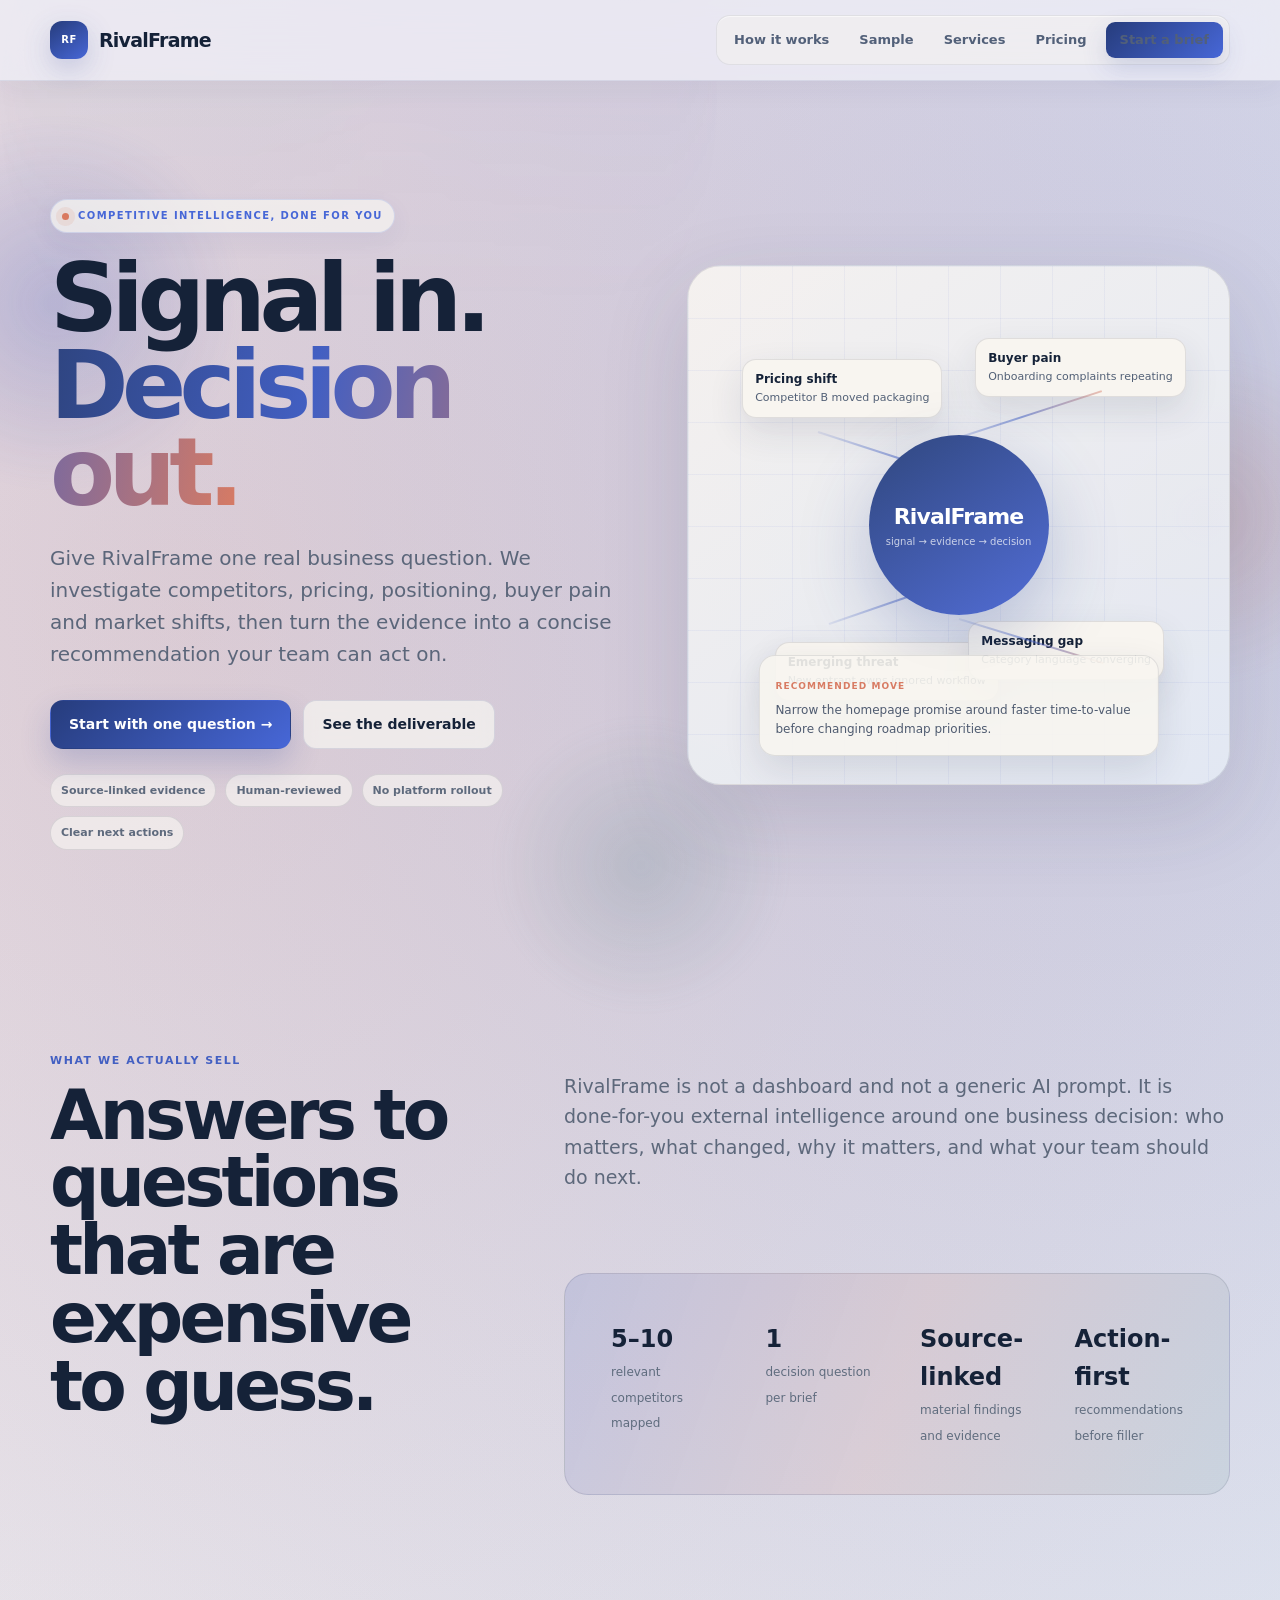
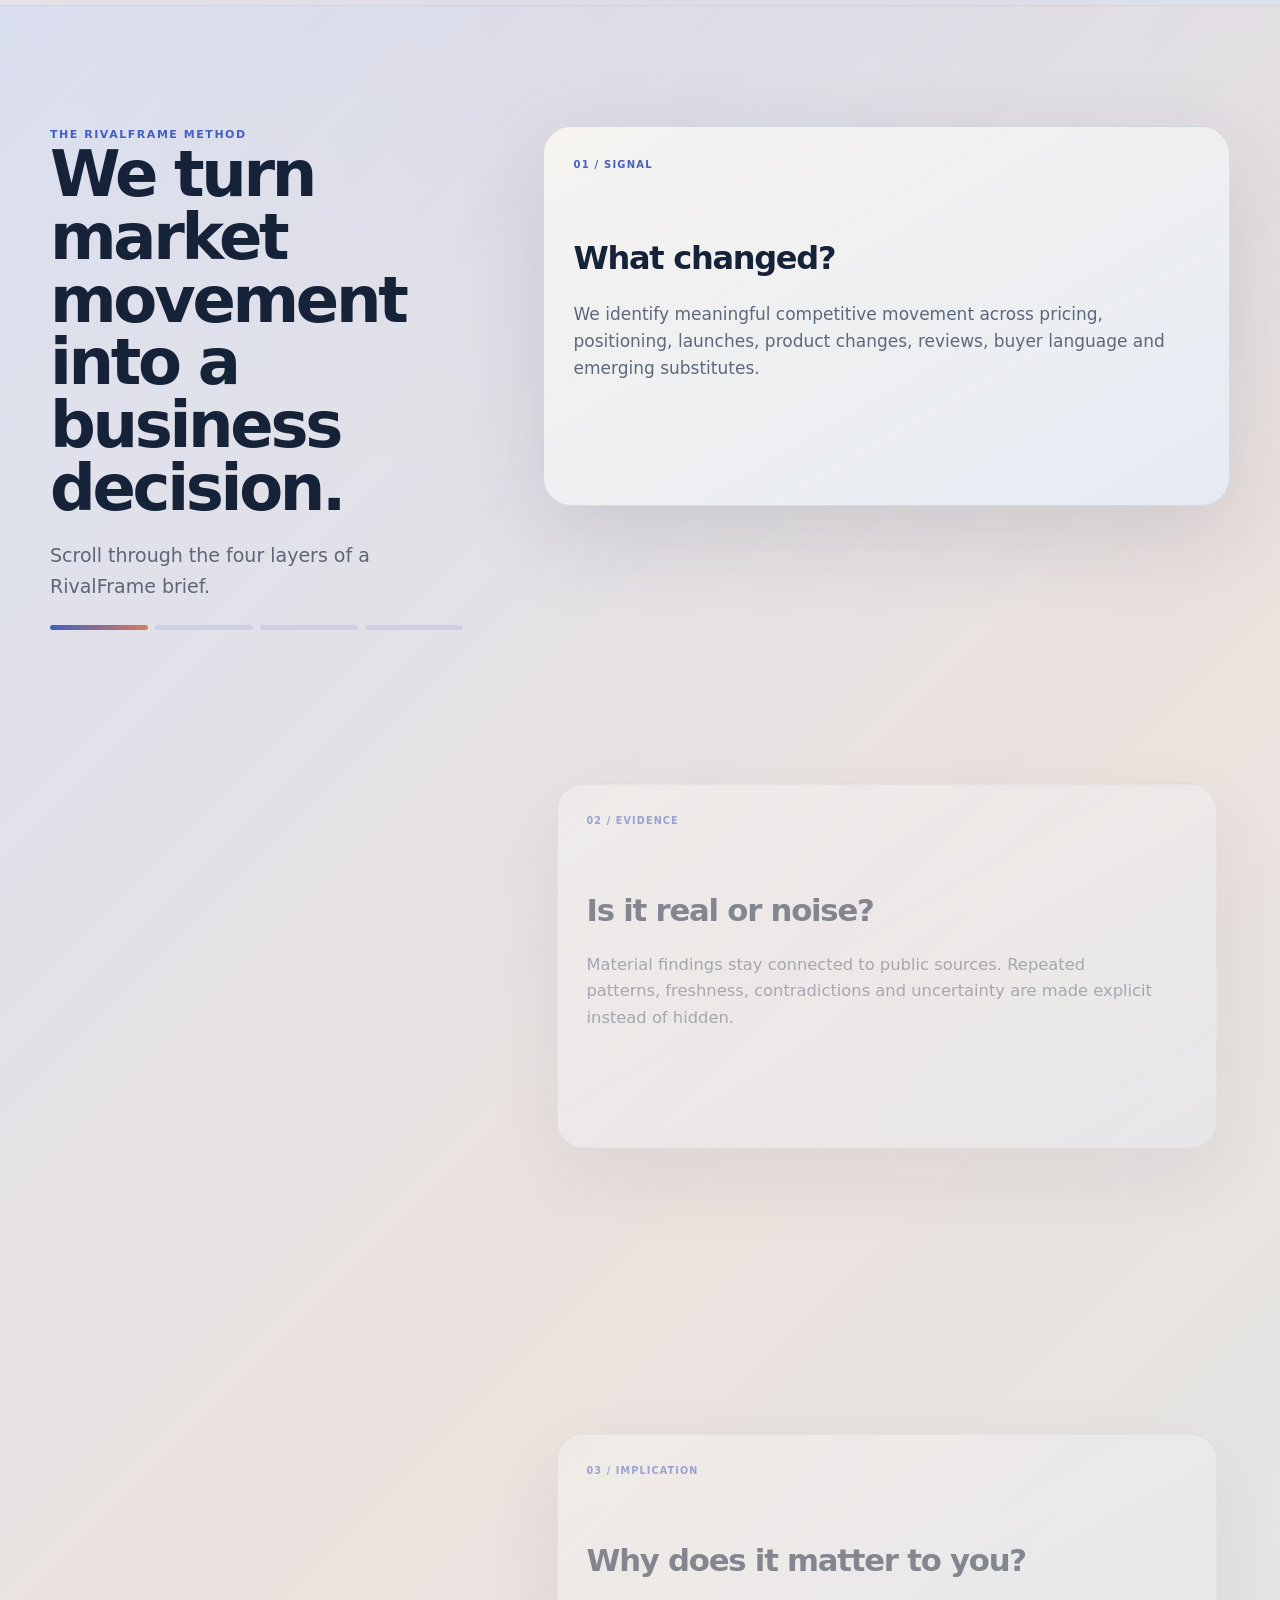
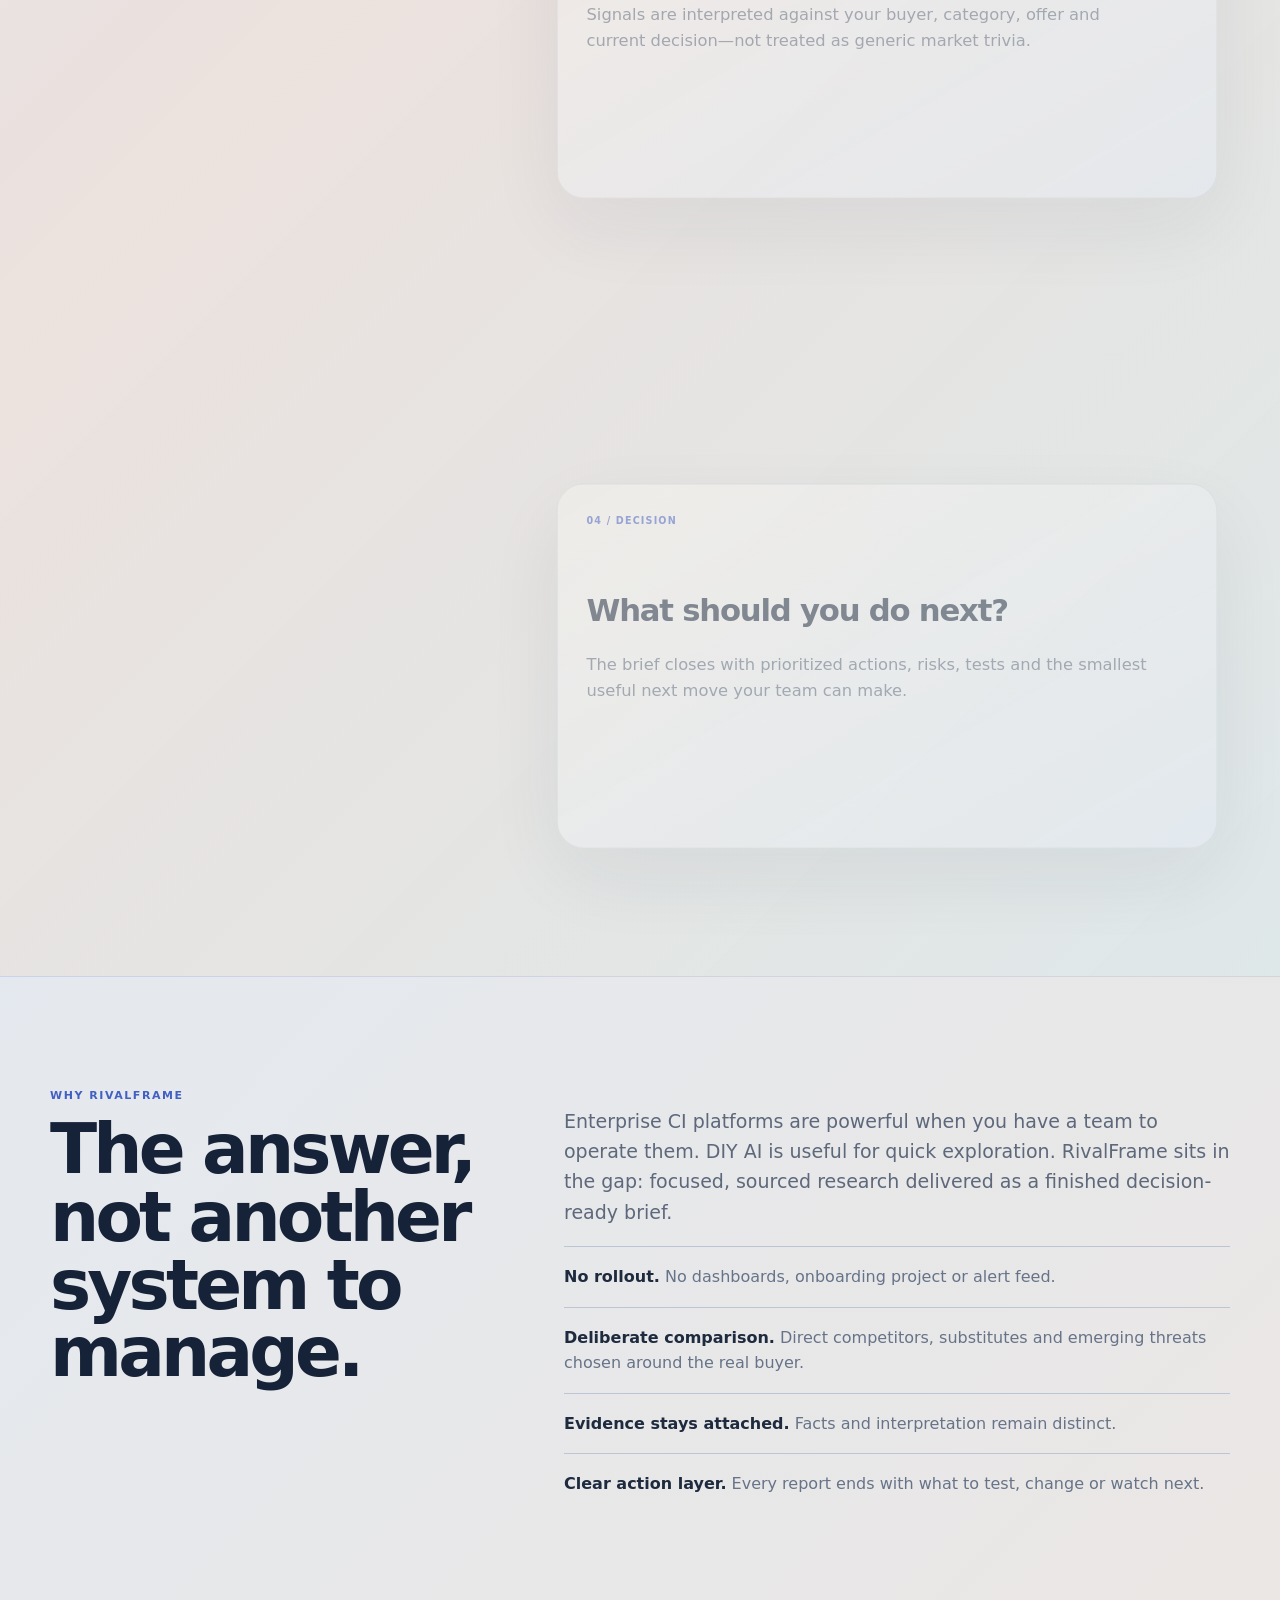
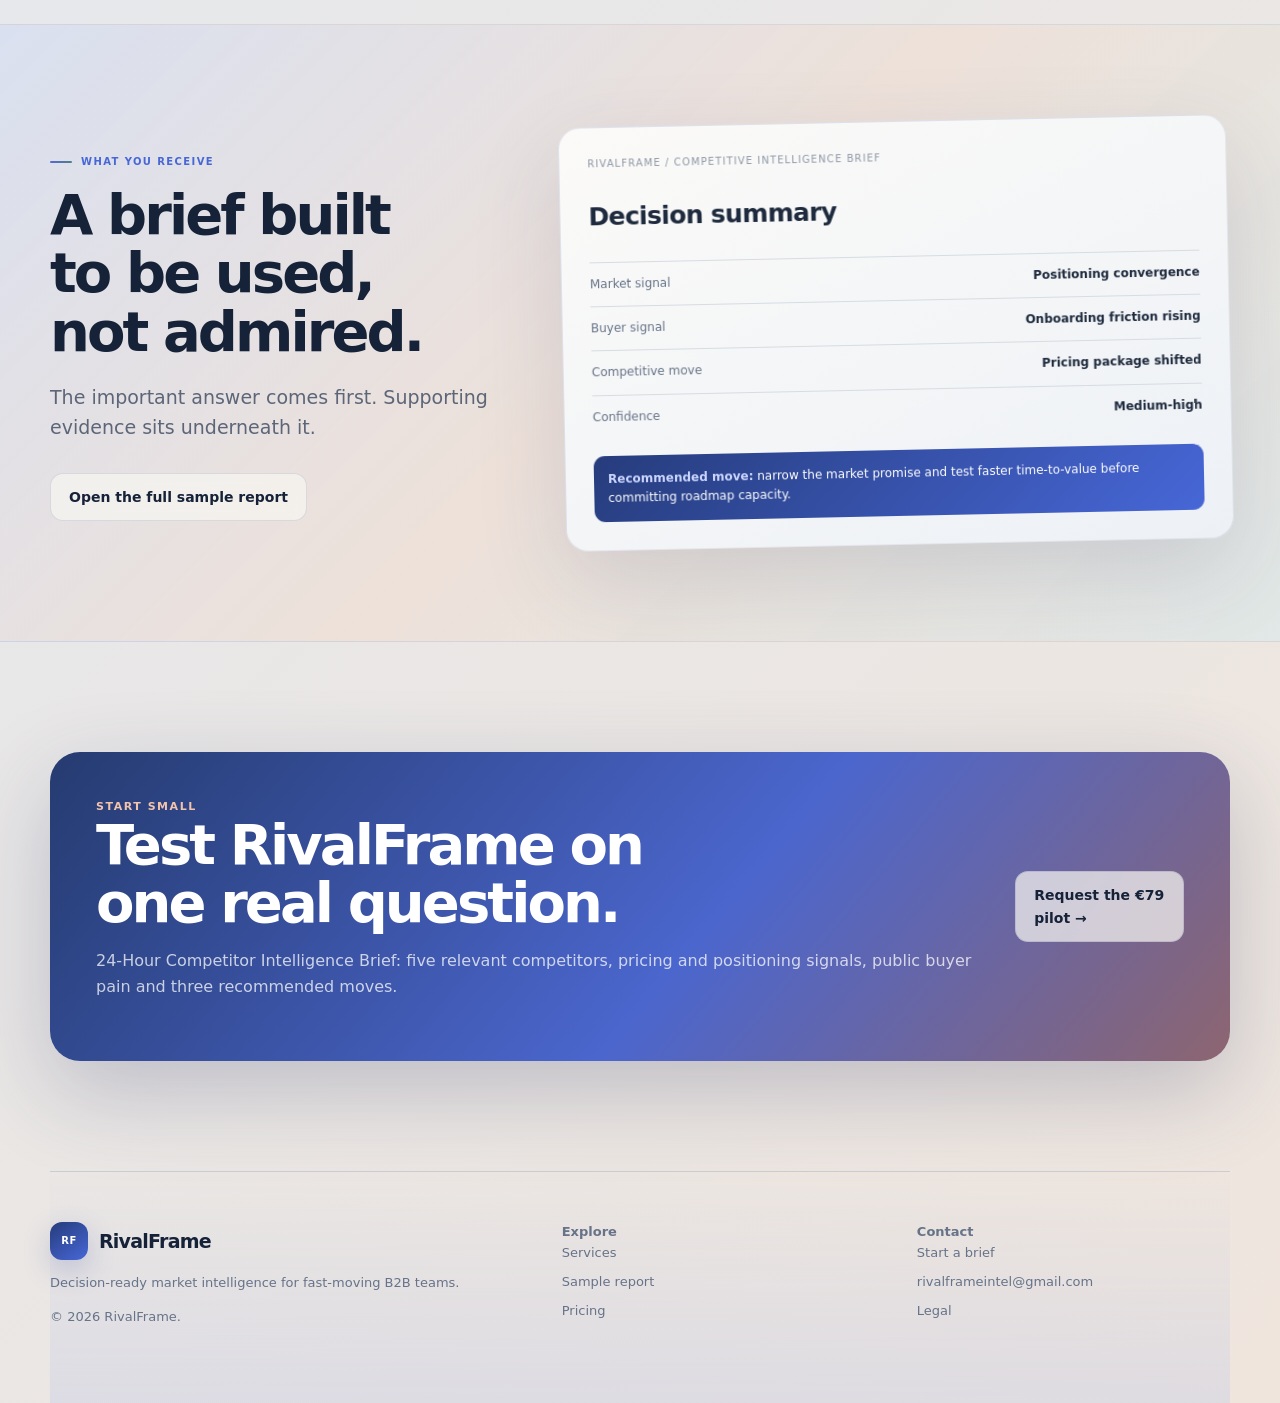
==== commit a786fd3c: "Rebuild homepage with signature art direction" ====
--- a/index.html
+++ b/index.html
@@ -1,32 +1 @@
-<!doctype html>
-<html lang="en">
-<head>
-<meta charset="utf-8"><meta name="viewport" content="width=device-width,initial-scale=1">
-<title>RivalFrame — Decision-ready competitive intelligence</title>
-<meta name="description" content="RivalFrame turns competitor moves, pricing, buyer pain and market signals into source-linked answers and clear next actions for B2B teams.">
-<meta name="theme-color" content="#eceaf4"><meta property="og:title" content="RivalFrame — Decision-ready competitive intelligence"><meta property="og:description" content="Turn market noise into clear business decisions.">
-<link rel="icon" href="favicon.svg" type="image/svg+xml"><link rel="stylesheet" href="styles.css"><link rel="stylesheet" href="app.css">
-</head>
-<body>
-<div class="nav-shell"><header class="nav wrap"><a class="brand" href="index.html"><span class="mark">RF</span><span>RivalFrame</span></a><button class="menu-toggle" aria-label="Toggle navigation" aria-expanded="false">☰</button><nav><a href="#what">What we do</a><a href="#why">Why RivalFrame</a><a href="sample.html">Sample</a><a href="services.html">Services</a><a class="nav-cta" href="contact.html">Start a brief</a></nav></header></div>
-<main>
-<section class="hero wrap"><div class="hero-grid"><div><div class="hero-kicker"><i></i> Competitive intelligence, done for you</div><h1>Turn market noise into <span>clear business decisions.</span></h1><p class="hero-sub">Give RivalFrame one real business question. We investigate competitors, pricing, positioning, buyer pain and market shifts, then return a source-linked answer with the moves worth making next.</p><div class="actions"><a class="button primary" href="contact.html">Start with one question →</a><a class="button secondary" href="sample.html">See a sample report</a></div><div class="hero-proof"><span>Source-linked findings</span><span>Human-reviewed analysis</span><span>No platform rollout</span><span>Clear next actions</span></div></div>
-<aside class="intel-console" aria-label="RivalFrame intelligence preview"><div class="console-top"><div class="console-brand"><span class="mark">RF</span> Intelligence brief</div><div class="console-live">live market view</div></div><div class="console-tabs" role="tablist" aria-label="Intelligence views"><button class="console-tab active" type="button" data-panel="signals">Signals</button><button class="console-tab" type="button" data-panel="buyers">Buyer pain</button><button class="console-tab" type="button" data-panel="moves">Next moves</button></div><div class="signal-stack" data-console-panel="signals"><div class="signal-row hot"><b>Competitor pricing changed</b><small>Entry packaging moved upward and feature gates shifted.</small></div><div class="signal-row"><b>Buyer language is converging</b><small>Recent reviews repeat the same onboarding objection.</small></div><div class="signal-row warn"><b>Adjacent threat emerging</b><small>A smaller entrant is owning a workflow incumbents barely address.</small></div></div><div class="signal-stack" data-console-panel="buyers" hidden><div class="signal-row warn"><b>Onboarding friction</b><small>Speed-to-value appears repeatedly in recent buyer feedback.</small></div><div class="signal-row"><b>Proof gap</b><small>Buyers want stronger evidence before accepting broad AI claims.</small></div><div class="signal-row hot"><b>Integration anxiety</b><small>Setup effort is becoming a stronger buying objection.</small></div></div><div class="signal-stack" data-console-panel="moves" hidden><div class="signal-row hot"><b>Narrow the promise</b><small>Lead with one high-value workflow instead of the broadest category claim.</small></div><div class="signal-row"><b>Move proof earlier</b><small>Place specific evidence next to the homepage promise.</small></div><div class="signal-row warn"><b>Test before rebuilding</b><small>Validate messaging before committing roadmap capacity.</small></div></div><div class="console-result"><small>Decision layer</small><p><b>Recommended move:</b> test a narrower promise around faster time-to-value before changing the roadmap.</p></div><div class="console-footer"><span>12 sources reviewed</span><span>3 material signals</span><span>Confidence: medium-high</span></div></aside></div></section>
-
-<section id="what" class="section panel"><div class="wrap"><div class="section-head"><div class="eyebrow">What RivalFrame does</div><h2>We answer the questions that are expensive to guess.</h2><p class="section-intro">You bring the decision. We build the external evidence around it, separate signal from noise, and explain what it means.</p></div><div class="outcome-grid"><article class="outcome-card"><div class="num">01 / COMPETE</div><h3>Who are we really competing with?</h3><p>Direct rivals, substitutes, pricing, positioning, launches and product moves mapped around your actual buyer.</p></article><article class="outcome-card"><div class="num">02 / POSITION</div><h3>Why do we sound like everyone else?</h3><p>Claims, proof, packaging and public objections compared to find a sharper market story.</p></article><article class="outcome-card"><div class="num">03 / SELL</div><h3>How do we win against this competitor?</h3><p>Battlecards, objections and talk tracks built from current public evidence.</p></article><article class="outcome-card"><div class="num">04 / BUILD</div><h3>Should we build this?</h3><p>Demand signals, alternatives, pain and saturation checked before you spend weeks building.</p></article><article class="outcome-card"><div class="num">05 / LAUNCH</div><h3>Where is the market opening?</h3><p>Segment gaps, competitor blind spots, pricing patterns and emerging moves for GTM decisions.</p></article><article class="outcome-card"><div class="num">06 / MONITOR</div><h3>What changed recently?</h3><p>Meaningful competitor changes with an explanation of why they matter, not a flood of alerts.</p></article></div></div></section>
-
-<section id="why" class="section wrap"><div class="section-head"><div class="eyebrow">Why RivalFrame</div><h2>You get the intelligence. Not another intelligence tool to manage.</h2><p class="section-intro">Enterprise CI platforms are powerful when you have people to operate them. DIY AI is useful for quick exploration. RivalFrame sits in the gap: focused, done-for-you research for teams that need a reliable answer.</p></div><div class="why-grid"><article class="why-card"><div class="why-icon">→</div><h3>Finished answer, not a dashboard.</h3><p>No onboarding project, alert feed or internal analyst required.</p></article><article class="why-card"><div class="why-icon">✓</div><h3>Evidence stays attached.</h3><p>Material findings link back to public sources. Facts and interpretation stay separate.</p></article><article class="why-card"><div class="why-icon">◎</div><h3>Comparison is deliberate.</h3><p>Direct competitors, substitutes and emerging threats are chosen around the actual buyer and job.</p></article><article class="why-card"><div class="why-icon">∆</div><h3>Every report ends with action.</h3><p>Priorities, risks, recommended moves and what should be tested next.</p></article></div></section>
-
-<section class="section panel"><div class="wrap"><div class="section-head"><div class="eyebrow">How it works</div><h2>One decision in. One decision-ready brief out.</h2></div><div class="process-line"><div class="process-step"><div class="step-no">01 / SCOPE</div><h3>Define the decision</h3><p>Company, market, buyer and exact question agreed before research starts.</p></div><div class="process-step"><div class="step-no">02 / INVESTIGATE</div><h3>Collect the evidence</h3><p>Competitor sites, pricing, releases, reviews, discussions and relevant primary sources.</p></div><div class="process-step"><div class="step-no">03 / ANALYSE</div><h3>Separate signal from noise</h3><p>Patterns, meaningful changes, uncertainty and contradictory evidence made explicit.</p></div><div class="process-step"><div class="step-no">04 / DECIDE</div><h3>Turn findings into action</h3><p>The report closes with prioritized moves, risks and the next worthwhile test.</p></div></div></div></section>
-
-<section class="section wrap"><div class="deliverable"><div><div class="eyebrow">What you receive</div><h2>A brief an operator can actually use.</h2><p class="section-intro">Not a giant deck full of filler. The important answer comes first, with evidence underneath it.</p><div class="checklist"><p><b>Executive read.</b> The answer before the detail.</p><p><b>Evidence ledger.</b> Sources and confidence attached to material findings.</p><p><b>Competitive map.</b> Where pressure is building and what is noise.</p><p><b>Decision layer.</b> Concrete actions, risks and next tests.</p></div><div class="actions"><a class="button secondary" href="sample.html">Open the sample report</a></div></div><div class="report-preview"><div class="rp-top">RivalFrame / Competitive Intelligence Brief</div><h3>Decision summary</h3><div class="rp-row"><span>Market signal</span><span>Positioning convergence</span></div><div class="rp-row"><span>Buyer signal</span><span>Onboarding friction rising</span></div><div class="rp-row"><span>Competitive move</span><span>Pricing package shifted</span></div><div class="rp-row"><span>Confidence</span><span>Medium-high</span></div><div class="rp-action"><b>Recommended move:</b> narrow the market promise and test faster time-to-value before committing roadmap capacity.</div></div></div></section>
-
-<section class="section panel"><div class="wrap"><div class="section-head"><div class="eyebrow">Built for</div><h2>Teams moving faster than their research process.</h2></div><div class="fit-grid"><div class="fit-chip"><strong>Founders</strong><span>Positioning, pricing, validation and market entry.</span></div><div class="fit-chip"><strong>Product</strong><span>Competitive gaps, buyer pain and build decisions.</span></div><div class="fit-chip"><strong>Sales</strong><span>Battlecards, objections and account context.</span></div><div class="fit-chip"><strong>Marketing & GTM</strong><span>Messaging, launches, category language and market moves.</span></div></div></div></section>
-
-<section class="section wrap"><div class="section-head"><div class="eyebrow">Where RivalFrame fits</div><h2>More focused than a platform. More rigorous than a prompt.</h2></div><div class="compare-box"><div class="compare-row head"><div></div><div>RivalFrame</div><div>DIY AI</div><div>Enterprise CI</div></div><div class="compare-row"><div>Done-for-you analysis</div><div class="good">Yes</div><div class="weak">You operate it</div><div class="weak">Usually your team</div></div><div class="compare-row"><div>Source-linked answer</div><div class="good">Built in</div><div class="weak">Process-dependent</div><div class="good">Often</div></div><div class="compare-row"><div>Setup / rollout</div><div class="good">None</div><div class="good">None</div><div class="weak">Can be significant</div></div><div class="compare-row"><div>Best fit</div><div class="good">Specific decision</div><div class="weak">Quick exploration</div><div class="weak">Ongoing enterprise CI</div></div></div></section>
-
-<section class="section panel"><div class="wrap start-card"><div><div class="eyebrow">Start small</div><h2>Test RivalFrame on one real question.</h2><p>The 24-Hour Competitor Intelligence Brief maps five relevant competitors, pricing and positioning signals, public buyer pain and three recommended moves. Scope is confirmed before paid work begins.</p><div class="actions"><a class="button primary" href="contact.html">Request the first brief →</a><a class="button secondary" href="services.html">Explore other research</a></div></div><div class="start-price">€79<small>launch pilot</small></div></div></section>
-</main>
-<footer class="wrap footer"><div><a class="brand" href="index.html"><span class="mark">RF</span><span>RivalFrame</span></a><p>Decision-ready market intelligence for fast-moving B2B teams.</p><p>© <span data-year></span> RivalFrame.</p></div><div><strong>Explore</strong><div class="footer-links"><a href="#what">What we do</a><a href="services.html">Services</a><a href="sample.html">Sample report</a><a href="pricing.html">Pricing</a></div></div><div><strong>Contact</strong><div class="footer-links"><a href="contact.html">Start a brief</a><a href="mailto:rivalframeintel@gmail.com">rivalframeintel@gmail.com</a><a href="legal.html">Legal</a></div></div></footer>
-<script src="script.js"></script>
-</body></html>+<!doctype html><html lang="en"><head><meta charset="utf-8"><meta name="viewport" content="width=device-width,initial-scale=1"><title>RivalFrame — Decision-ready competitive intelligence</title><meta name="description" content="RivalFrame turns market signals into source-linked business decisions for B2B teams."><meta name="theme-color" content="#e9e7ef"><link rel="icon" href="favicon.svg" type="image/svg+xml"><link rel="stylesheet" href="styles.css"><link rel="stylesheet" href="app.css"><link rel="stylesheet" href="motion.css"><link rel="stylesheet" href="cinematic.css"><link rel="stylesheet" href="art.css"></head><body><div class="nav-shell"><header class="nav wrap"><a class="brand" href="index.html"><span class="mark">RF</span><span>RivalFrame</span></a><button class="menu-toggle" aria-label="Toggle navigation" aria-expanded="false">☰</button><nav><a href="#story">How it works</a><a href="sample.html">Sample</a><a href="services.html">Services</a><a href="pricing.html">Pricing</a><a class="nav-cta" href="contact.html">Start a brief</a></nav></header></div><main><section class="rf-hero wrap"><div class="rf-hero-grid"><div><div class="hero-kicker"><i></i> Competitive intelligence, done for you</div><h1 class="rf-display">Signal in. <span>Decision out.</span></h1><p class="rf-lead">Give RivalFrame one real business question. We investigate competitors, pricing, positioning, buyer pain and market shifts, then turn the evidence into a concise recommendation your team can act on.</p><div class="actions"><a class="button primary" href="contact.html">Start with one question →</a><a class="button secondary" href="sample.html">See the deliverable</a></div><div class="rf-meta"><span>Source-linked evidence</span><span>Human-reviewed</span><span>No platform rollout</span><span>Clear next actions</span></div></div><div class="rf-visual" aria-label="RivalFrame market intelligence map"><div class="rf-map"><div class="rf-line rf-l1"></div><div class="rf-line rf-l2"></div><div class="rf-line rf-l3"></div><div class="rf-line rf-l4"></div><div class="rf-node n1"><b>Pricing shift</b>Competitor B moved packaging</div><div class="rf-node n2"><b>Buyer pain</b>Onboarding complaints repeating</div><div class="rf-node n3"><b>Emerging threat</b>New entrant owns ignored workflow</div><div class="rf-node n4"><b>Messaging gap</b>Category language converging</div><div class="rf-core"><div><b>RivalFrame</b><small>signal → evidence → decision</small></div></div><div class="rf-decision"><small>Recommended move</small><p>Narrow the homepage promise around faster time-to-value before changing roadmap priorities.</p></div></div></div></div></section><section class="rf-editorial wrap"><div class="rf-split-title"><div><div class="rf-kicker">What we actually sell</div><h2 class="rf-big">Answers to questions that are expensive to guess.</h2></div><div><p class="rf-copy">RivalFrame is not a dashboard and not a generic AI prompt. It is done-for-you external intelligence around one business decision: who matters, what changed, why it matters, and what your team should do next.</p><div class="rf-proof-band"><div><b>5–10</b><span>relevant competitors mapped</span></div><div><b>1</b><span>decision question per brief</span></div><div><b>Source-linked</b><span>material findings and evidence</span></div><div><b>Action-first</b><span>recommendations before filler</span></div></div></div></div></section><section id="story" class="rf-story panel"><div class="wrap rf-story-grid"><div class="rf-story-sticky"><div class="rf-kicker">The RivalFrame method</div><h2>We turn market movement into a business decision.</h2><p class="section-intro">Scroll through the four layers of a RivalFrame brief.</p><div class="rf-story-progress"><i class="active"></i><i></i><i></i><i></i></div></div><div class="rf-story-stack"><article class="rf-story-card active" data-story="0"><div class="no">01 / SIGNAL</div><h3>What changed?</h3><p>We identify meaningful competitive movement across pricing, positioning, launches, product changes, reviews, buyer language and emerging substitutes.</p></article><article class="rf-story-card" data-story="1"><div class="no">02 / EVIDENCE</div><h3>Is it real or noise?</h3><p>Material findings stay connected to public sources. Repeated patterns, freshness, contradictions and uncertainty are made explicit instead of hidden.</p></article><article class="rf-story-card" data-story="2"><div class="no">03 / IMPLICATION</div><h3>Why does it matter to you?</h3><p>Signals are interpreted against your buyer, category, offer and current decision—not treated as generic market trivia.</p></article><article class="rf-story-card" data-story="3"><div class="no">04 / DECISION</div><h3>What should you do next?</h3><p>The brief closes with prioritized actions, risks, tests and the smallest useful next move your team can make.</p></article></div></div></section><section class="rf-editorial wrap"><div class="rf-split-title"><div><div class="rf-kicker">Why RivalFrame</div><h2 class="rf-big">The answer, not another system to manage.</h2></div><div><p class="rf-copy">Enterprise CI platforms are powerful when you have a team to operate them. DIY AI is useful for quick exploration. RivalFrame sits in the gap: focused, sourced research delivered as a finished decision-ready brief.</p><div class="checklist"><p><b>No rollout.</b> No dashboards, onboarding project or alert feed.</p><p><b>Deliberate comparison.</b> Direct competitors, substitutes and emerging threats chosen around the real buyer.</p><p><b>Evidence stays attached.</b> Facts and interpretation remain distinct.</p><p><b>Clear action layer.</b> Every report ends with what to test, change or watch next.</p></div></div></div></section><section class="section panel"><div class="wrap deliverable"><div><div class="eyebrow">What you receive</div><h2>A brief built to be used, not admired.</h2><p class="section-intro">The important answer comes first. Supporting evidence sits underneath it.</p><div class="actions"><a class="button secondary" href="sample.html">Open the full sample report</a></div></div><div class="report-preview"><div class="rp-top">RivalFrame / Competitive Intelligence Brief</div><h3>Decision summary</h3><div class="rp-row"><span>Market signal</span><span>Positioning convergence</span></div><div class="rp-row"><span>Buyer signal</span><span>Onboarding friction rising</span></div><div class="rp-row"><span>Competitive move</span><span>Pricing package shifted</span></div><div class="rp-row"><span>Confidence</span><span>Medium-high</span></div><div class="rp-action"><b>Recommended move:</b> narrow the market promise and test faster time-to-value before committing roadmap capacity.</div></div></div></section><section class="wrap rf-cta-band"><div><div class="rf-kicker" style="color:#f2c3ad">Start small</div><h2>Test RivalFrame on one real question.</h2><p>24-Hour Competitor Intelligence Brief: five relevant competitors, pricing and positioning signals, public buyer pain and three recommended moves.</p></div><div><a class="button secondary" href="contact.html">Request the €79 pilot →</a></div></section></main><footer class="wrap footer"><div><a class="brand" href="index.html"><span class="mark">RF</span><span>RivalFrame</span></a><p>Decision-ready market intelligence for fast-moving B2B teams.</p><p>© <span data-year></span> RivalFrame.</p></div><div><strong>Explore</strong><div class="footer-links"><a href="services.html">Services</a><a href="sample.html">Sample report</a><a href="pricing.html">Pricing</a></div></div><div><strong>Contact</strong><div class="footer-links"><a href="contact.html">Start a brief</a><a href="mailto:rivalframeintel@gmail.com">rivalframeintel@gmail.com</a><a href="legal.html">Legal</a></div></div></footer><script src="script.js"></script></body></html>
--- a/motion.css
+++ b/motion.css
@@ -0,0 +1,43 @@
+/* RivalFrame cinematic motion system */
+:root{--motion-ease:cubic-bezier(.2,.8,.2,1);--motion-spring:cubic-bezier(.16,1,.3,1)}
+@media (prefers-reduced-motion:no-preference){
+  .nav-shell{animation:navEnter .65s var(--motion-spring) both}
+  .hero-kicker{animation:heroRise .55s .06s var(--motion-spring) both}
+  .hero h1{animation:heroRise .82s .12s var(--motion-spring) both}
+  .hero-sub{animation:heroRise .72s .24s var(--motion-spring) both}
+  .hero .actions{animation:heroRise .65s .34s var(--motion-spring) both}
+  .hero-proof{animation:heroRise .65s .44s var(--motion-spring) both}
+  .intel-console{animation:consoleEnter .95s .2s var(--motion-spring) both,consoleFloat 5.5s 1.3s ease-in-out infinite alternate;will-change:transform}
+  .signal-row{animation:signalBreath 4.8s ease-in-out infinite}.signal-row:nth-child(2){animation-delay:.7s}.signal-row:nth-child(3){animation-delay:1.4s}
+  .console-tab.active{animation:tabPop .3s var(--motion-spring)}
+  .console-result{animation:resultGlow 3.4s ease-in-out infinite}
+  .console-footer span{animation:chipFloat 3.8s ease-in-out infinite}.console-footer span:nth-child(2){animation-delay:.45s}.console-footer span:nth-child(3){animation-delay:.9s}
+  .button{position:relative;overflow:hidden}.button:before{content:"";position:absolute;inset:-100% -40%;background:linear-gradient(110deg,transparent 35%,rgba(255,255,255,.4),transparent 65%);transform:translateX(-120%) rotate(8deg);transition:transform .7s var(--motion-ease);pointer-events:none}.button:hover:before{transform:translateX(120%) rotate(8deg)}
+  .button:hover{transform:translateY(-4px) scale(1.02)!important}.button:active{transform:translateY(0) scale(.975)!important}
+  .outcome-card,.why-card,.fit-chip,.card{transition:transform .34s var(--motion-spring),box-shadow .3s ease,border-color .3s ease!important;will-change:transform}.outcome-card:hover,.why-card:hover,.fit-chip:hover,.card:hover{transform:translateY(-9px) scale(1.018)!important}
+  .process-line{position:relative}.process-line:before{content:"";position:absolute;left:0;top:0;height:4px;width:0;background:linear-gradient(90deg,#4767d7,#5d8f91,#d9795f);z-index:4;border-radius:999px}.process-line.in-view:before{animation:processSweep 1.7s .12s var(--motion-spring) forwards}
+  .process-step{transition:transform .35s var(--motion-spring),background .3s ease!important}.process-step:hover{transform:translateY(-7px) scale(1.015)}
+  .report-preview{animation:reportFloat 5s ease-in-out infinite alternate}
+  .nav-shell.scrolled{background:rgba(241,240,246,.94)!important;box-shadow:0 14px 38px rgba(37,48,81,.12)!important;transform:translateY(0)}
+  .console-panel-enter{animation:panelSwap .5s var(--motion-spring) both}
+  .motion-orb{position:fixed;border-radius:50%;pointer-events:none;z-index:-1;filter:blur(6px);opacity:.8;mix-blend-mode:multiply}.motion-orb.one{width:390px;height:390px;left:-140px;top:12vh;background:radial-gradient(circle,rgba(71,103,215,.3),transparent 67%);animation:orbOne 12s ease-in-out infinite alternate}.motion-orb.two{width:350px;height:350px;right:-100px;top:38vh;background:radial-gradient(circle,rgba(217,121,95,.28),transparent 67%);animation:orbTwo 14s ease-in-out infinite alternate}.motion-orb.three{width:310px;height:310px;left:38%;bottom:-120px;background:radial-gradient(circle,rgba(93,143,145,.25),transparent 67%);animation:orbThree 16s ease-in-out infinite alternate}
+  .rf-parallax{will-change:transform;transform:translate3d(0,var(--rf-parallax-y,0px),0) scale(var(--rf-parallax-scale,1))}
+  .rf-progressive .process-step{opacity:.45;transform:translateY(20px) scale(.98)}.rf-progressive .process-step.rf-active{opacity:1;transform:translateY(-6px) scale(1.025);box-shadow:0 16px 38px rgba(71,103,215,.12)}
+  .rf-cinematic{position:relative;overflow:clip}.rf-cinematic:after{content:"";position:absolute;inset:auto 0 0;height:1px;background:linear-gradient(90deg,transparent,#4767d7,#d9795f,#5d8f91,transparent);transform:scaleX(var(--rf-line,0));transform-origin:left center;opacity:.7}
+}
+@keyframes navEnter{from{opacity:0;transform:translateY(-18px)}to{opacity:1;transform:none}}
+@keyframes heroRise{from{opacity:0;transform:translateY(36px) scale(.985)}to{opacity:1;transform:none}}
+@keyframes consoleEnter{from{opacity:0;transform:translateY(48px) scale(.93) rotate(-2deg)}to{opacity:1;transform:none}}
+@keyframes consoleFloat{from{transform:translateY(0) rotate(-.2deg)}to{transform:translateY(-14px) rotate(.35deg)}}
+@keyframes signalBreath{0%,100%{transform:translateX(0)}50%{transform:translateX(6px)}}
+@keyframes tabPop{0%{transform:scale(.9)}100%{transform:scale(1)}}
+@keyframes resultGlow{0%,100%{box-shadow:0 0 0 rgba(71,103,215,0)}50%{box-shadow:0 16px 40px rgba(71,103,215,.18)}}
+@keyframes chipFloat{0%,100%{transform:translateY(0)}50%{transform:translateY(-4px)}}
+@keyframes processSweep{to{width:100%}}
+@keyframes reportFloat{from{transform:rotate(-1.6deg) translateY(0) scale(1)}to{transform:rotate(.6deg) translateY(-11px) scale(1.01)}}
+@keyframes panelSwap{from{opacity:0;transform:translateY(18px) scale(.975)}to{opacity:1;transform:none}}
+@keyframes orbOne{from{transform:translate3d(0,0,0) scale(1)}to{transform:translate3d(140px,110px,0) scale(1.2)}}
+@keyframes orbTwo{from{transform:translate3d(0,0,0) scale(1)}to{transform:translate3d(-130px,100px,0) scale(1.2)}}
+@keyframes orbThree{from{transform:translate3d(0,0,0) scale(1)}to{transform:translate3d(90px,-150px,0) scale(1.18)}}
+@media(max-width:700px){.motion-orb{opacity:.5}.intel-console{animation:consoleEnter .8s .15s var(--motion-spring) both,consoleFloat 7s 1.1s ease-in-out infinite alternate}.button:hover{transform:none!important}.outcome-card:hover,.why-card:hover,.fit-chip:hover,.card:hover{transform:none!important}.rf-progressive .process-step.rf-active{transform:none}}
+@media(prefers-reduced-motion:reduce){*,*:before,*:after{animation-duration:.001ms!important;animation-iteration-count:1!important;scroll-behavior:auto!important;transition-duration:.001ms!important}.motion-orb{display:none!important}}
--- a/cinematic.css
+++ b/cinematic.css
@@ -0,0 +1,7 @@
+/* RivalFrame cinematic storytelling layer */
+.story-shell{position:relative;padding:120px 0;background:linear-gradient(135deg,rgba(36,53,95,.96),rgba(67,86,149,.94) 48%,rgba(75,124,126,.92));color:#fff;overflow:hidden}.story-shell:before{content:"";position:absolute;inset:-30%;background:radial-gradient(circle at 18% 20%,rgba(255,192,150,.20),transparent 25%),radial-gradient(circle at 82% 22%,rgba(129,153,255,.28),transparent 28%),radial-gradient(circle at 60% 78%,rgba(113,186,184,.20),transparent 28%);animation:storyAmbient 16s ease-in-out infinite alternate}.story-wrap{position:relative;z-index:1;display:grid;grid-template-columns:.82fr 1.18fr;gap:72px;align-items:start}.story-sticky{position:sticky;top:118px}.story-sticky .eyebrow{color:#d9defc!important}.story-sticky h2{color:#fff!important;max-width:520px}.story-sticky p{color:rgba(255,255,255,.72);font-size:18px;max-width:520px}.story-meter{display:flex;align-items:center;gap:8px;margin-top:28px}.story-meter span{width:34px;height:4px;border-radius:99px;background:rgba(255,255,255,.18);transition:width .35s ease,background .35s ease}.story-meter span.active{width:68px;background:linear-gradient(90deg,#f2b18f,#aab9ff)}.story-steps{display:grid;gap:28px}.story-step{min-height:72vh;display:flex;align-items:center;opacity:.35;transform:scale(.97);transition:opacity .45s ease,transform .45s cubic-bezier(.16,1,.3,1)}.story-step.active{opacity:1;transform:scale(1)}.story-card{width:100%;border:1px solid rgba(255,255,255,.16);border-radius:28px;padding:30px;background:linear-gradient(160deg,rgba(255,255,255,.16),rgba(255,255,255,.07));backdrop-filter:blur(18px);box-shadow:0 35px 90px rgba(10,20,45,.25);position:relative;overflow:hidden}.story-card:after{content:"";position:absolute;inset:-60% -20%;background:linear-gradient(112deg,transparent 36%,rgba(255,255,255,.18) 50%,transparent 64%);transform:translateX(-100%) rotate(8deg)}.story-step.active .story-card:after{animation:storySweep 2.2s .15s ease-out forwards}.story-tag{display:inline-flex;align-items:center;gap:7px;padding:7px 10px;border-radius:999px;background:rgba(255,255,255,.10);border:1px solid rgba(255,255,255,.12);font-size:10px;font-weight:900;letter-spacing:.1em;text-transform:uppercase;color:#eef1ff}.story-card h3{font-size:clamp(30px,4vw,46px);line-height:1.02;letter-spacing:-.045em;margin:24px 0 12px;color:#fff}.story-card>p{font-size:16px;color:rgba(255,255,255,.74);max-width:650px}.story-ui{margin-top:24px;display:grid;gap:10px}.story-ui-row{display:grid;grid-template-columns:auto 1fr auto;gap:12px;align-items:center;padding:13px 14px;border-radius:14px;background:rgba(255,255,255,.09);border:1px solid rgba(255,255,255,.09)}.story-dot{width:9px;height:9px;border-radius:50%;background:#aab9ff;box-shadow:0 0 0 5px rgba(170,185,255,.10)}.story-dot.coral{background:#f2b18f;box-shadow:0 0 0 5px rgba(242,177,143,.10)}.story-dot.teal{background:#8cc6c4;box-shadow:0 0 0 5px rgba(140,198,196,.10)}.story-ui-row strong{display:block;font-size:13px;color:#fff}.story-ui-row small{display:block;color:rgba(255,255,255,.62);font-size:11px}.story-score{font-size:11px;font-weight:900;color:#fff;padding:5px 8px;border-radius:999px;background:rgba(255,255,255,.10)}
+.hero-grid>div:first-child>*{will-change:transform}.cinematic-word{display:inline-block;transform-origin:left bottom}.hero.cinematic-ready .cinematic-word{animation:wordRise .8s cubic-bezier(.16,1,.3,1) both}.hero.cinematic-ready .cinematic-word:nth-child(2){animation-delay:.05s}.hero.cinematic-ready .cinematic-word:nth-child(3){animation-delay:.1s}.hero.cinematic-ready .cinematic-word:nth-child(4){animation-delay:.15s}
+@keyframes storyAmbient{from{transform:translate3d(-2%,0,0) scale(1)}to{transform:translate3d(4%,3%,0) scale(1.08)}}@keyframes storySweep{to{transform:translateX(100%) rotate(8deg)}}@keyframes wordRise{from{opacity:0;transform:translateY(30px) rotate(1deg)}to{opacity:1;transform:none}}
+@media(max-width:900px){.story-wrap{grid-template-columns:1fr;gap:24px}.story-sticky{position:relative;top:auto}.story-step{min-height:auto;opacity:1;transform:none}.story-shell{padding:90px 0}.story-meter{display:none}}
+@media(max-width:620px){.story-card{padding:22px}.story-card h3{font-size:34px}.story-ui-row{grid-template-columns:auto 1fr}.story-score{display:none}}
+@media(prefers-reduced-motion:reduce){.story-shell:before,.story-card:after,.cinematic-word{animation:none!important}.story-step{opacity:1;transform:none}}
--- a/art.css
+++ b/art.css
@@ -0,0 +1 @@
+:root{--art-bg:#e9e7ef;--art-ink:#152238;--art-blue:#425fc2;--art-coral:#d87b63;--art-teal:#5d8f91;--art-cream:#f5efe8;--art-line:rgba(21,34,56,.11);--art-shadow:0 30px 90px rgba(40,48,78,.14)}body{background:radial-gradient(circle at 15% 10%,rgba(216,123,99,.18),transparent 26%),radial-gradient(circle at 85% 8%,rgba(66,95,194,.2),transparent 28%),linear-gradient(135deg,#ebe9f2,#e4e9ef 55%,#efe5dd)!important}.rf-hero{padding:118px 0 92px;position:relative}.rf-hero-grid{display:grid;grid-template-columns:1.02fr .98fr;gap:72px;align-items:center}.rf-display{font-size:clamp(58px,7.4vw,104px);line-height:.92;letter-spacing:-.07em;margin:0;color:var(--art-ink);max-width:820px}.rf-display span{background:linear-gradient(100deg,#2e447f 0%,var(--art-blue) 45%,var(--art-coral) 100%);-webkit-background-clip:text;background-clip:text;color:transparent}.rf-lead{font-size:20px;color:#5b667a;max-width:710px;margin:26px 0 0}.rf-meta{display:flex;flex-wrap:wrap;gap:9px;margin-top:25px}.rf-meta span{padding:7px 10px;border-radius:999px;background:rgba(247,244,240,.68);border:1px solid var(--art-line);font-size:11px;font-weight:750;color:#5e6a7d}.rf-visual{position:relative;min-height:520px}.rf-map{position:absolute;inset:0;border-radius:34px;background:linear-gradient(145deg,rgba(247,244,240,.92),rgba(228,234,244,.92));border:1px solid var(--art-line);box-shadow:var(--art-shadow);overflow:hidden}.rf-map:before{content:"";position:absolute;inset:0;background-image:linear-gradient(rgba(66,95,194,.06) 1px,transparent 1px),linear-gradient(90deg,rgba(66,95,194,.06) 1px,transparent 1px);background-size:52px 52px}.rf-node{position:absolute;padding:10px 12px;border-radius:14px;background:#f8f5f0;border:1px solid var(--art-line);box-shadow:0 14px 35px rgba(40,48,78,.12);font-size:11px;color:#526076;animation:nodeFloat 6s ease-in-out infinite}.rf-node b{display:block;color:var(--art-ink);font-size:12px}.rf-node.n1{left:10%;top:18%}.rf-node.n2{right:8%;top:14%;animation-delay:.8s}.rf-node.n3{left:16%;bottom:16%;animation-delay:1.6s}.rf-node.n4{right:12%;bottom:20%;animation-delay:2.4s}.rf-core{position:absolute;left:50%;top:50%;transform:translate(-50%,-50%);width:180px;height:180px;border-radius:50%;background:linear-gradient(145deg,#30477e,#526dd6);color:#fff;display:grid;place-items:center;text-align:center;box-shadow:0 25px 70px rgba(50,72,145,.28);z-index:2}.rf-core b{font-size:22px;letter-spacing:-.04em}.rf-core small{display:block;font-size:10px;opacity:.72}.rf-line{position:absolute;height:2px;background:linear-gradient(90deg,rgba(66,95,194,.1),rgba(66,95,194,.55),rgba(216,123,99,.45));transform-origin:left center;z-index:1}.rf-l1{left:24%;top:32%;width:33%;transform:rotate(18deg)}.rf-l2{left:47%;top:34%;width:31%;transform:rotate(-18deg)}.rf-l3{left:26%;top:69%;width:31%;transform:rotate(-19deg)}.rf-l4{left:50%;top:68%;width:28%;transform:rotate(17deg)}.rf-decision{position:absolute;left:50%;bottom:28px;transform:translateX(-50%);width:74%;padding:15px 16px;border-radius:16px;background:rgba(248,245,240,.9);border:1px solid var(--art-line);box-shadow:0 14px 36px rgba(40,48,78,.12);z-index:3}.rf-decision small{color:var(--art-coral);font-size:9px;font-weight:900;letter-spacing:.12em;text-transform:uppercase}.rf-decision p{margin:5px 0 0;font-size:12px;color:#4f5b70}.rf-editorial{padding:110px 0}.rf-split-title{display:grid;grid-template-columns:.8fr 1.2fr;gap:70px;align-items:start}.rf-kicker{font-size:11px;font-weight:900;letter-spacing:.14em;text-transform:uppercase;color:var(--art-blue)}.rf-big{font-size:clamp(42px,5.4vw,72px);line-height:.98;letter-spacing:-.055em;margin:12px 0 0}.rf-copy{font-size:19px;color:#5d687b;max-width:720px}.rf-story{padding:120px 0}.rf-story-grid{display:grid;grid-template-columns:.75fr 1.25fr;gap:80px;align-items:start}.rf-story-sticky{position:sticky;top:120px}.rf-story-sticky h2{font-size:clamp(42px,5vw,68px);line-height:.98}.rf-story-progress{display:flex;gap:7px;margin-top:24px}.rf-story-progress i{height:5px;flex:1;border-radius:999px;background:rgba(66,95,194,.12)}.rf-story-progress i.active{background:linear-gradient(90deg,var(--art-blue),var(--art-coral))}.rf-story-stack{display:grid;gap:30vh}.rf-story-card{min-height:380px;border-radius:28px;padding:30px;background:linear-gradient(150deg,rgba(248,245,240,.94),rgba(229,235,245,.9));border:1px solid var(--art-line);box-shadow:var(--art-shadow);opacity:.48;transform:scale(.96);transition:.45s ease}.rf-story-card.active{opacity:1;transform:scale(1)}.rf-story-card .no{font-size:10px;font-weight:900;letter-spacing:.12em;color:var(--art-blue)}.rf-story-card h3{font-size:32px;letter-spacing:-.04em;margin:60px 0 12px}.rf-story-card p{color:#5c687b;font-size:17px;max-width:600px}.rf-proof-band{margin-top:80px;padding:28px;border-radius:24px;background:linear-gradient(110deg,rgba(66,95,194,.15),rgba(216,123,99,.12),rgba(93,143,145,.12));border:1px solid var(--art-line);display:grid;grid-template-columns:repeat(4,1fr);gap:12px}.rf-proof-band div{padding:18px}.rf-proof-band b{display:block;font-size:24px}.rf-proof-band span{font-size:12px;color:#5f6c7e}.rf-cta-band{margin:110px auto;padding:46px;border-radius:30px;background:linear-gradient(130deg,#253b70,#4b66cd 56%,#8d6570);color:#fff;box-shadow:0 30px 90px rgba(45,57,105,.24);display:flex;align-items:center;justify-content:space-between;gap:34px}.rf-cta-band h2{color:#fff!important;margin:0}.rf-cta-band p{color:rgba(255,255,255,.74)}@keyframes nodeFloat{0%,100%{transform:translateY(0)}50%{transform:translateY(-10px)}}@media(max-width:900px){.rf-hero-grid,.rf-split-title,.rf-story-grid{grid-template-columns:1fr}.rf-visual{min-height:480px}.rf-story-sticky{position:relative;top:auto}.rf-story-stack{gap:28px}.rf-story-card{opacity:1;transform:none;min-height:auto}.rf-proof-band{grid-template-columns:1fr 1fr}.rf-cta-band{flex-direction:column;align-items:flex-start}}@media(max-width:620px){.rf-display{font-size:55px}.rf-visual{min-height:430px}.rf-node{font-size:9px;padding:8px}.rf-core{width:135px;height:135px}.rf-core b{font-size:18px}.rf-decision{width:88%}.rf-proof-band{grid-template-columns:1fr}.rf-cta-band{padding:30px}}
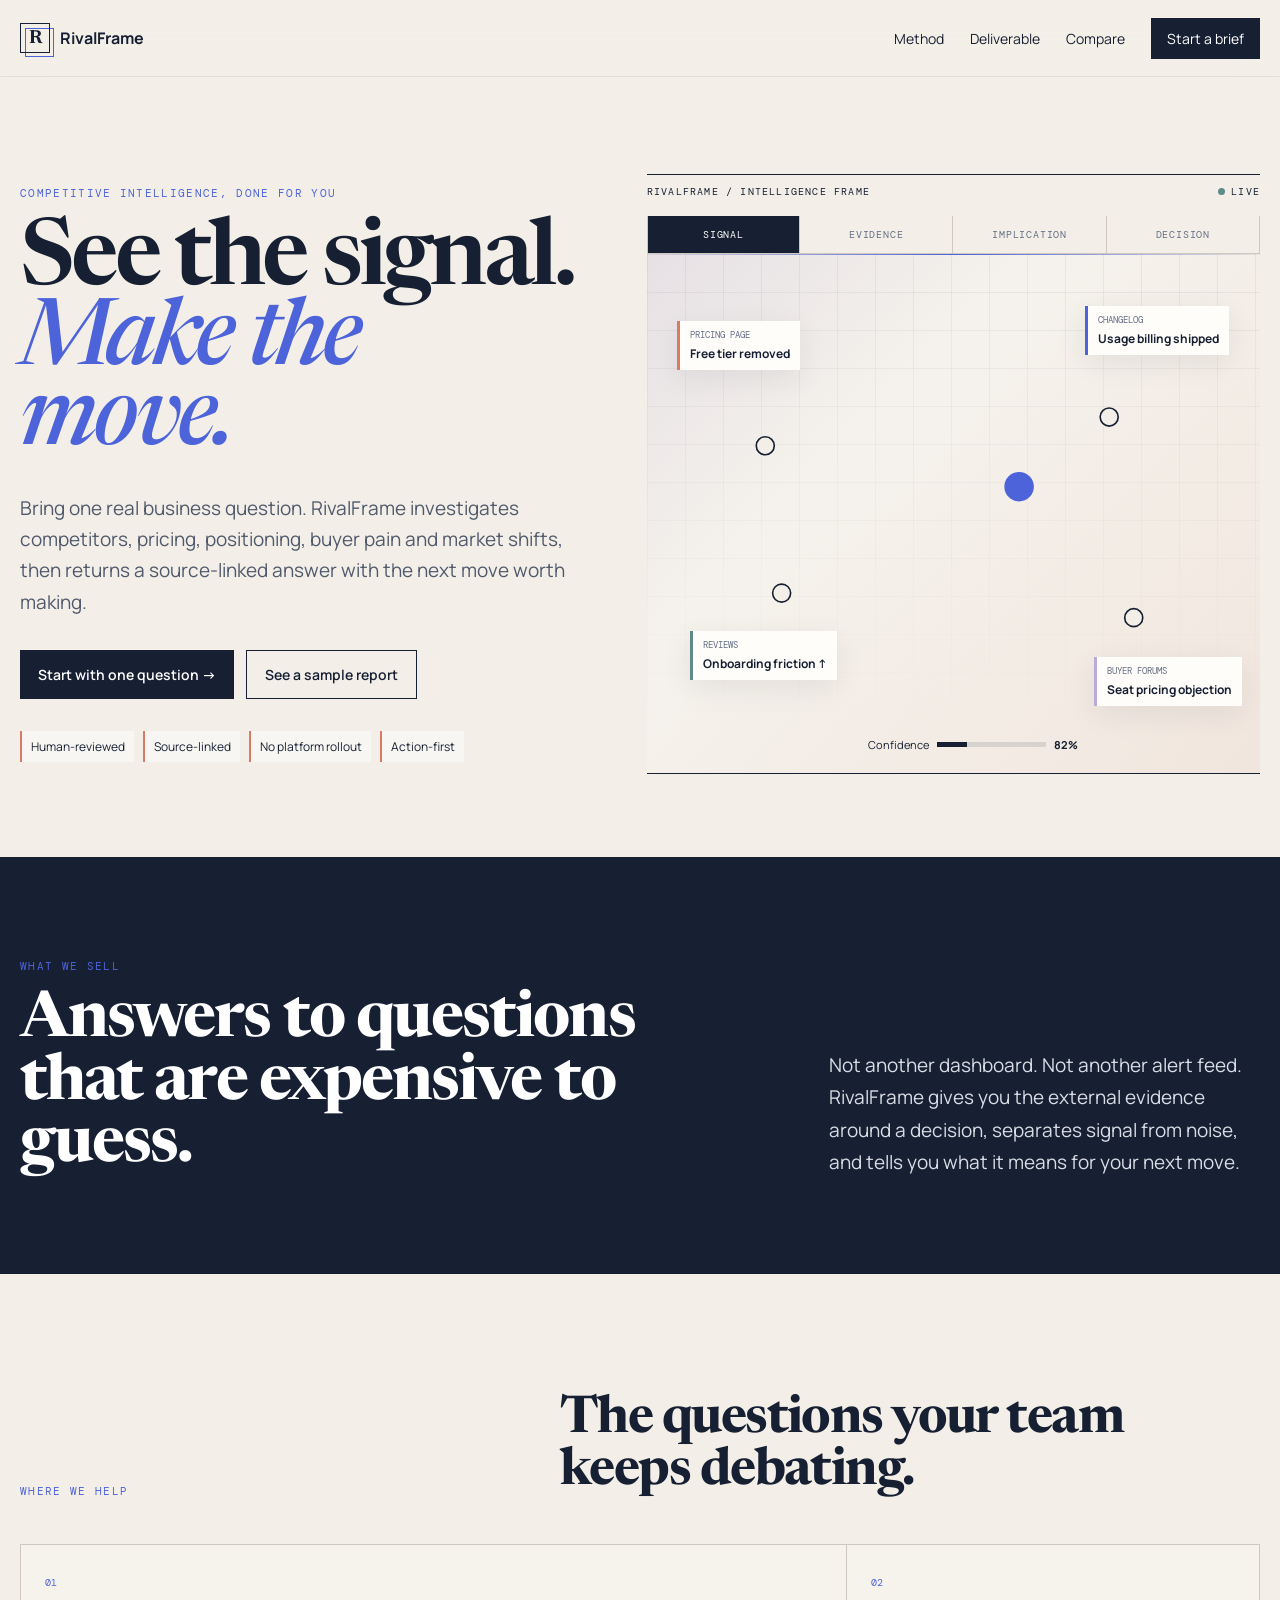
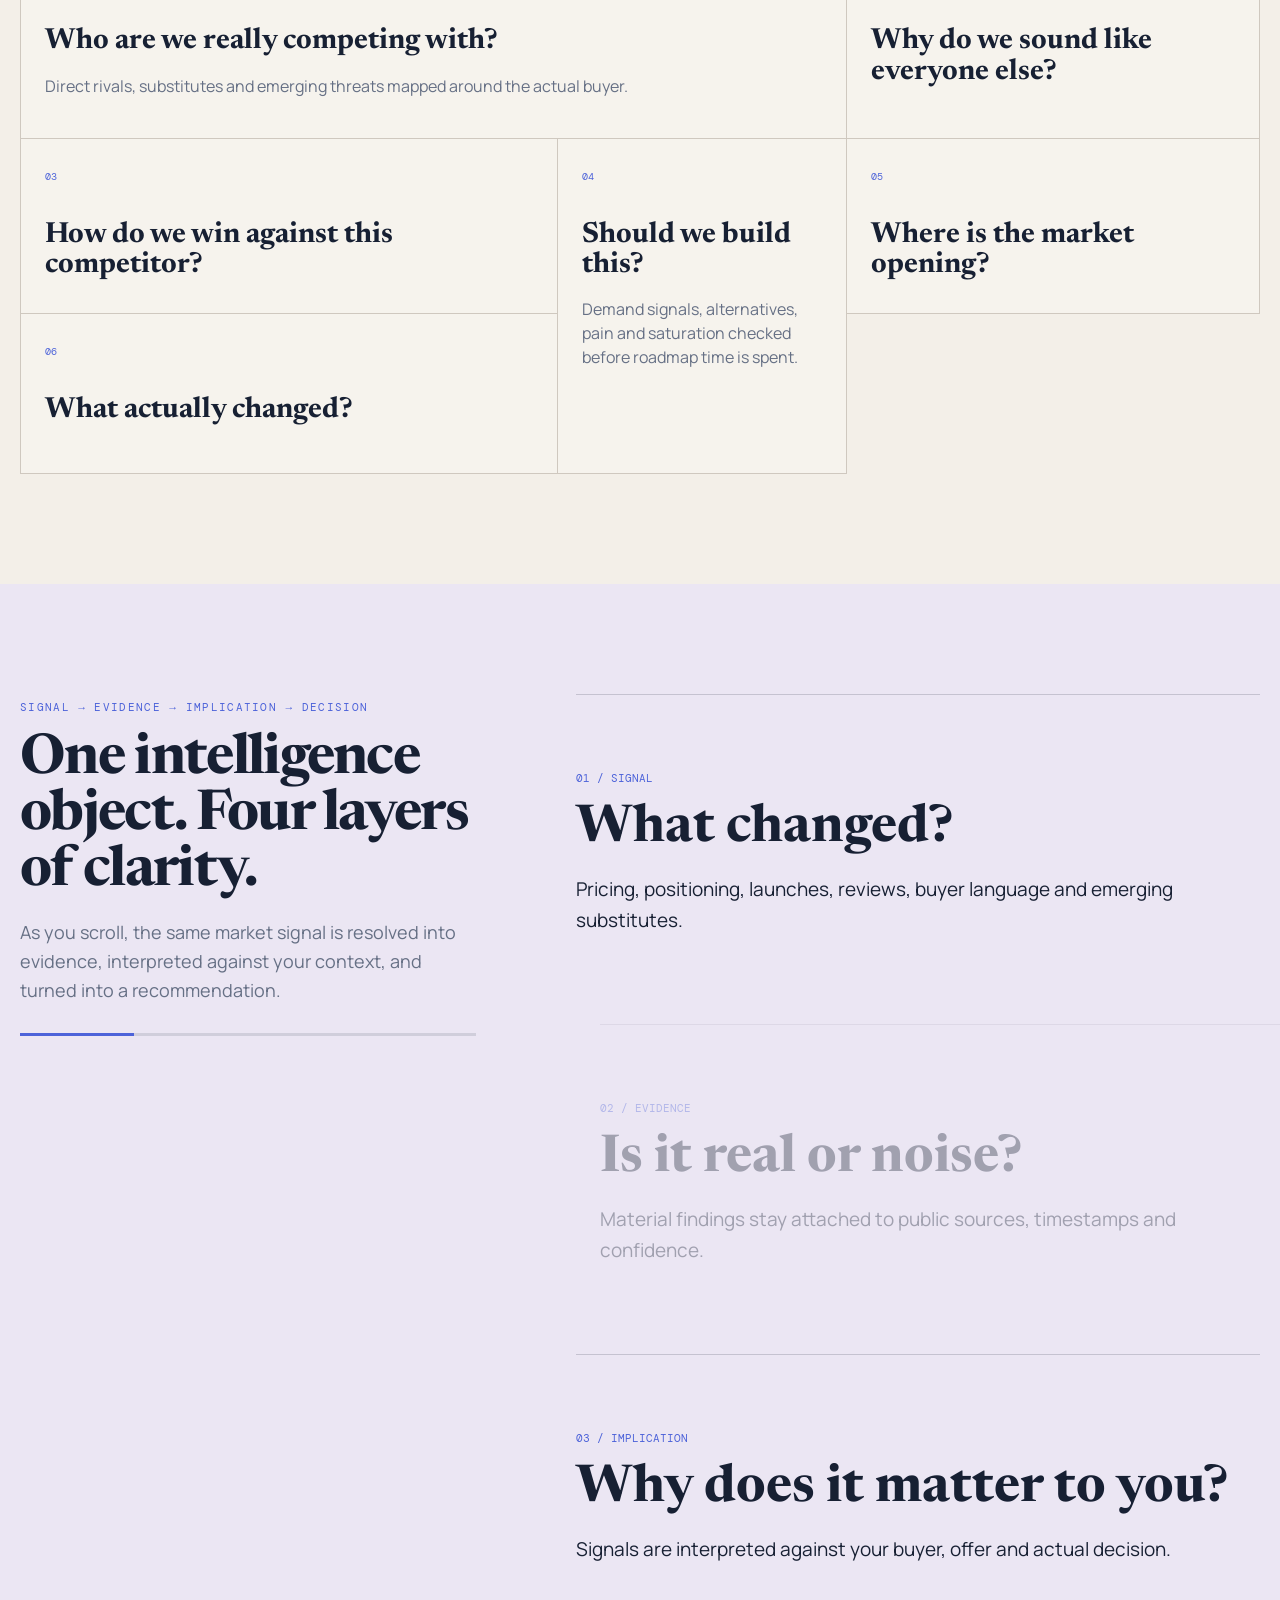
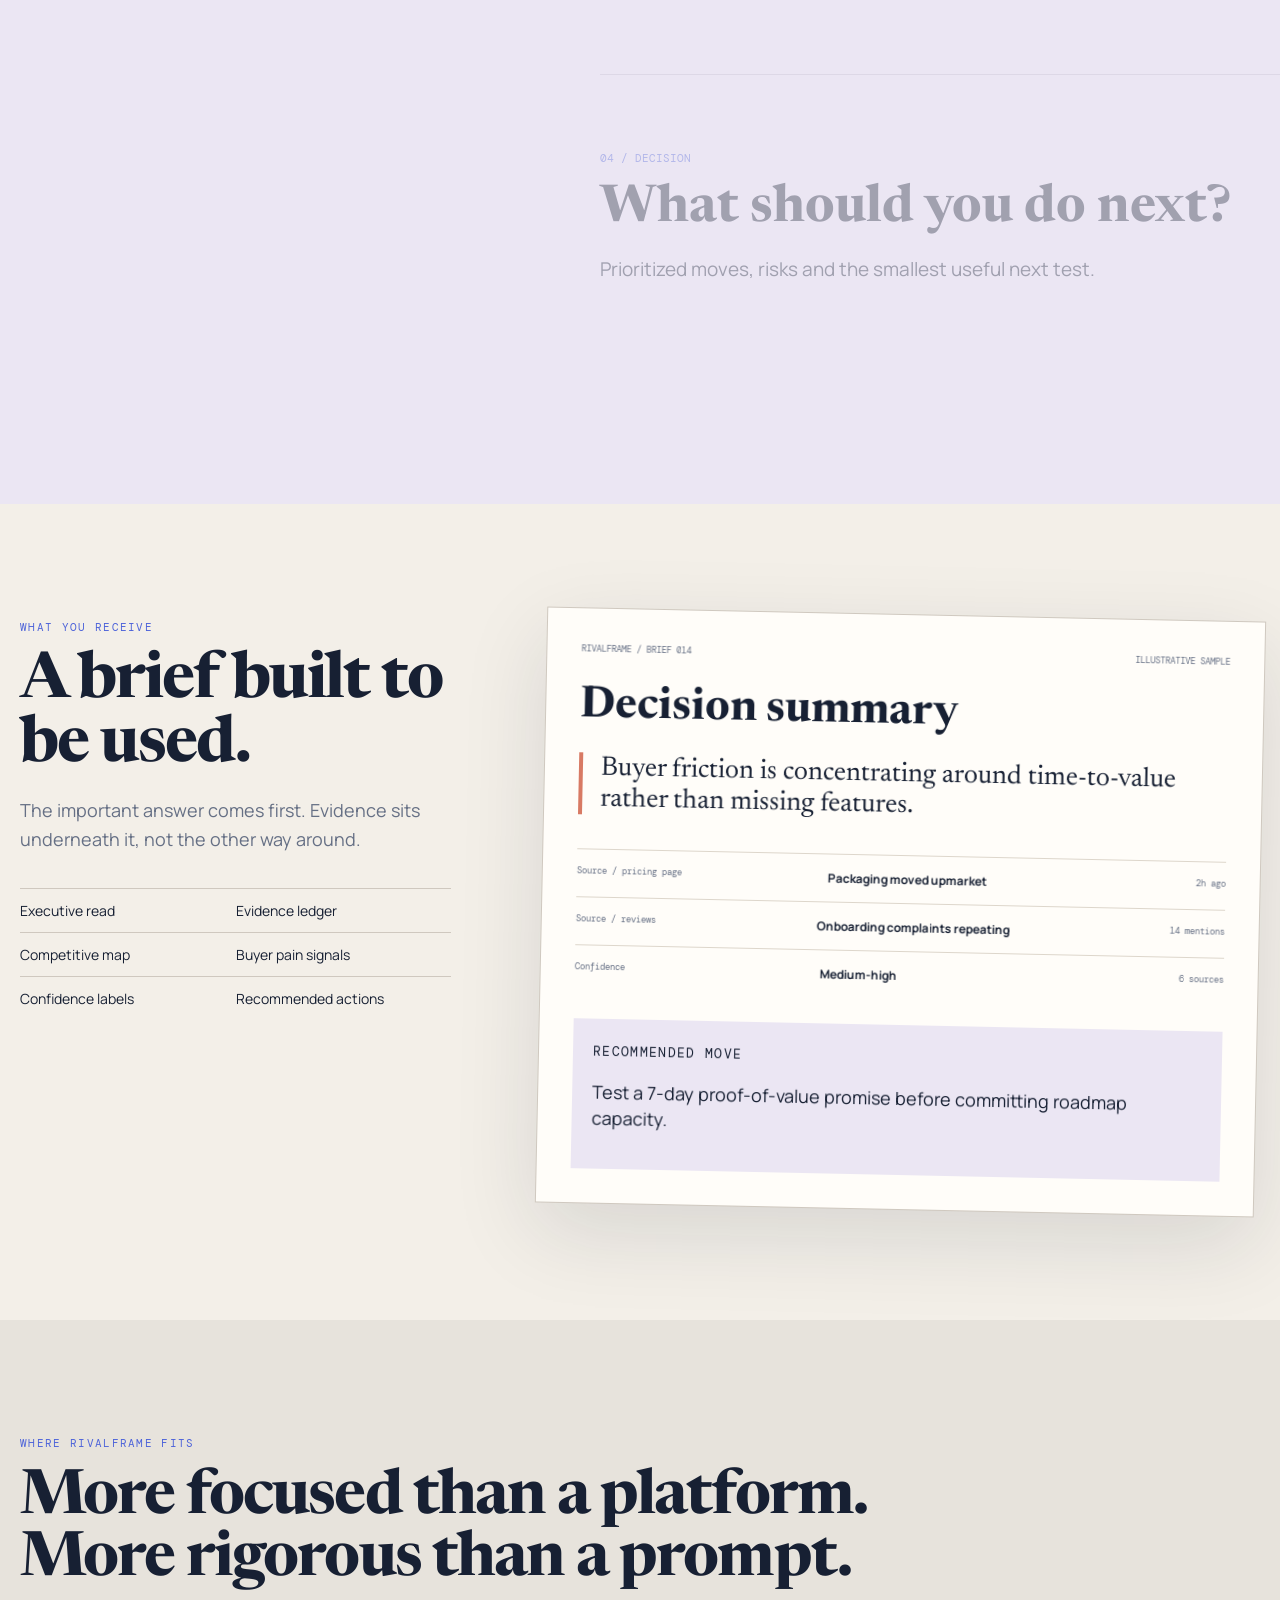
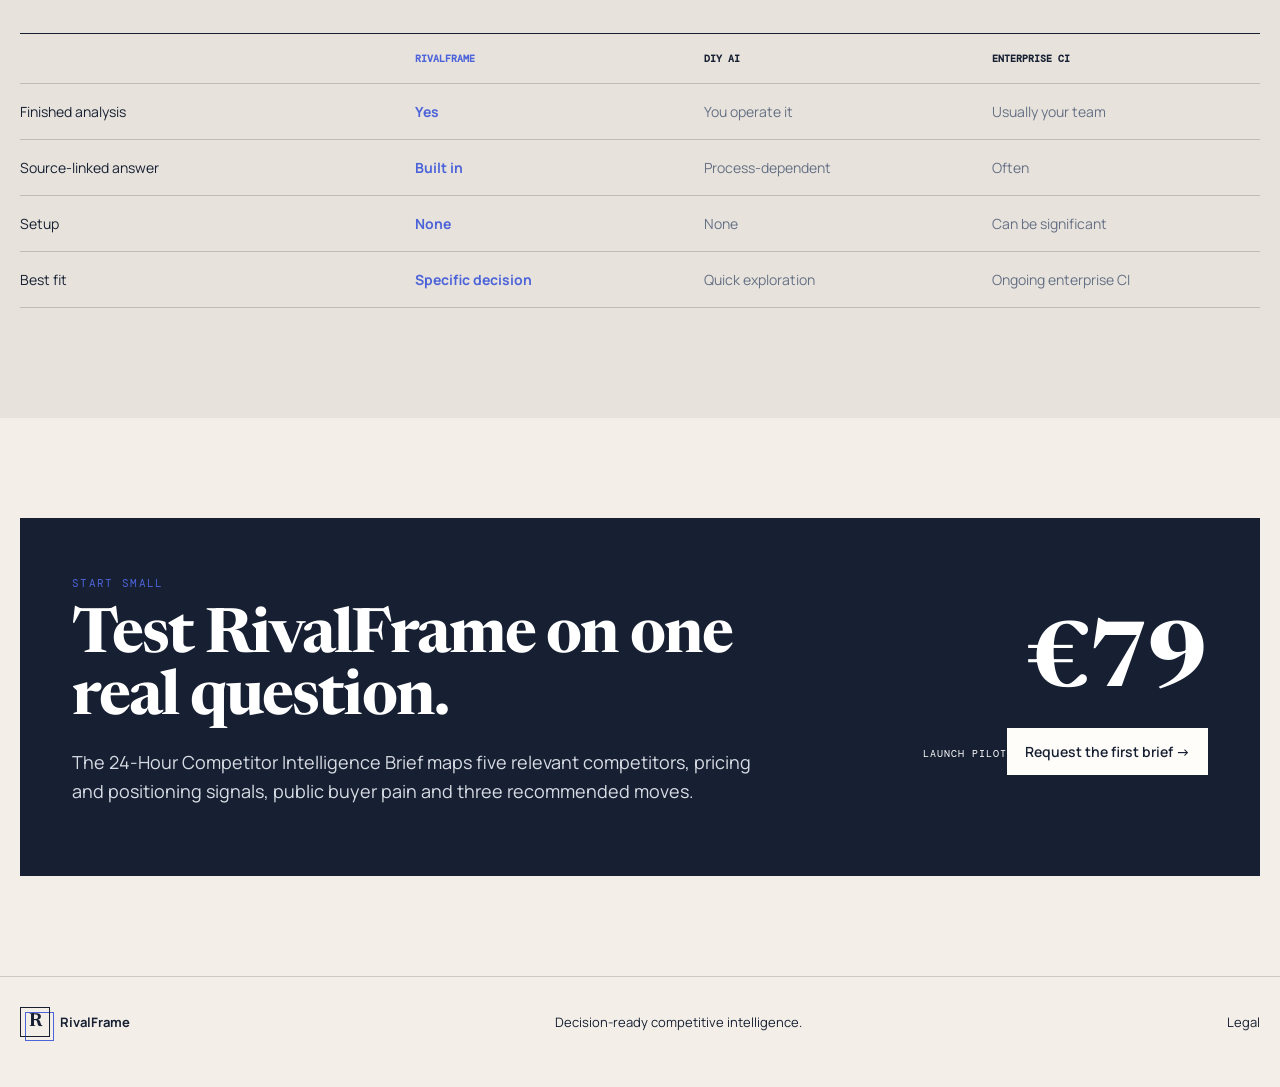
==== commit 39dd513f: "feat: promote RivalFrame V2 homepage" ====
--- a/index.html
+++ b/index.html
@@ -1 +1,67 @@
-<!doctype html><html lang="en"><head><meta charset="utf-8"><meta name="viewport" content="width=device-width,initial-scale=1"><title>RivalFrame — Decision-ready competitive intelligence</title><meta name="description" content="RivalFrame turns market signals into source-linked business decisions for B2B teams."><meta name="theme-color" content="#e9e7ef"><link rel="icon" href="favicon.svg" type="image/svg+xml"><link rel="stylesheet" href="styles.css"><link rel="stylesheet" href="app.css"><link rel="stylesheet" href="motion.css"><link rel="stylesheet" href="cinematic.css"><link rel="stylesheet" href="art.css"></head><body><div class="nav-shell"><header class="nav wrap"><a class="brand" href="index.html"><span class="mark">RF</span><span>RivalFrame</span></a><button class="menu-toggle" aria-label="Toggle navigation" aria-expanded="false">☰</button><nav><a href="#story">How it works</a><a href="sample.html">Sample</a><a href="services.html">Services</a><a href="pricing.html">Pricing</a><a class="nav-cta" href="contact.html">Start a brief</a></nav></header></div><main><section class="rf-hero wrap"><div class="rf-hero-grid"><div><div class="hero-kicker"><i></i> Competitive intelligence, done for you</div><h1 class="rf-display">Signal in. <span>Decision out.</span></h1><p class="rf-lead">Give RivalFrame one real business question. We investigate competitors, pricing, positioning, buyer pain and market shifts, then turn the evidence into a concise recommendation your team can act on.</p><div class="actions"><a class="button primary" href="contact.html">Start with one question →</a><a class="button secondary" href="sample.html">See the deliverable</a></div><div class="rf-meta"><span>Source-linked evidence</span><span>Human-reviewed</span><span>No platform rollout</span><span>Clear next actions</span></div></div><div class="rf-visual" aria-label="RivalFrame market intelligence map"><div class="rf-map"><div class="rf-line rf-l1"></div><div class="rf-line rf-l2"></div><div class="rf-line rf-l3"></div><div class="rf-line rf-l4"></div><div class="rf-node n1"><b>Pricing shift</b>Competitor B moved packaging</div><div class="rf-node n2"><b>Buyer pain</b>Onboarding complaints repeating</div><div class="rf-node n3"><b>Emerging threat</b>New entrant owns ignored workflow</div><div class="rf-node n4"><b>Messaging gap</b>Category language converging</div><div class="rf-core"><div><b>RivalFrame</b><small>signal → evidence → decision</small></div></div><div class="rf-decision"><small>Recommended move</small><p>Narrow the homepage promise around faster time-to-value before changing roadmap priorities.</p></div></div></div></div></section><section class="rf-editorial wrap"><div class="rf-split-title"><div><div class="rf-kicker">What we actually sell</div><h2 class="rf-big">Answers to questions that are expensive to guess.</h2></div><div><p class="rf-copy">RivalFrame is not a dashboard and not a generic AI prompt. It is done-for-you external intelligence around one business decision: who matters, what changed, why it matters, and what your team should do next.</p><div class="rf-proof-band"><div><b>5–10</b><span>relevant competitors mapped</span></div><div><b>1</b><span>decision question per brief</span></div><div><b>Source-linked</b><span>material findings and evidence</span></div><div><b>Action-first</b><span>recommendations before filler</span></div></div></div></div></section><section id="story" class="rf-story panel"><div class="wrap rf-story-grid"><div class="rf-story-sticky"><div class="rf-kicker">The RivalFrame method</div><h2>We turn market movement into a business decision.</h2><p class="section-intro">Scroll through the four layers of a RivalFrame brief.</p><div class="rf-story-progress"><i class="active"></i><i></i><i></i><i></i></div></div><div class="rf-story-stack"><article class="rf-story-card active" data-story="0"><div class="no">01 / SIGNAL</div><h3>What changed?</h3><p>We identify meaningful competitive movement across pricing, positioning, launches, product changes, reviews, buyer language and emerging substitutes.</p></article><article class="rf-story-card" data-story="1"><div class="no">02 / EVIDENCE</div><h3>Is it real or noise?</h3><p>Material findings stay connected to public sources. Repeated patterns, freshness, contradictions and uncertainty are made explicit instead of hidden.</p></article><article class="rf-story-card" data-story="2"><div class="no">03 / IMPLICATION</div><h3>Why does it matter to you?</h3><p>Signals are interpreted against your buyer, category, offer and current decision—not treated as generic market trivia.</p></article><article class="rf-story-card" data-story="3"><div class="no">04 / DECISION</div><h3>What should you do next?</h3><p>The brief closes with prioritized actions, risks, tests and the smallest useful next move your team can make.</p></article></div></div></section><section class="rf-editorial wrap"><div class="rf-split-title"><div><div class="rf-kicker">Why RivalFrame</div><h2 class="rf-big">The answer, not another system to manage.</h2></div><div><p class="rf-copy">Enterprise CI platforms are powerful when you have a team to operate them. DIY AI is useful for quick exploration. RivalFrame sits in the gap: focused, sourced research delivered as a finished decision-ready brief.</p><div class="checklist"><p><b>No rollout.</b> No dashboards, onboarding project or alert feed.</p><p><b>Deliberate comparison.</b> Direct competitors, substitutes and emerging threats chosen around the real buyer.</p><p><b>Evidence stays attached.</b> Facts and interpretation remain distinct.</p><p><b>Clear action layer.</b> Every report ends with what to test, change or watch next.</p></div></div></div></section><section class="section panel"><div class="wrap deliverable"><div><div class="eyebrow">What you receive</div><h2>A brief built to be used, not admired.</h2><p class="section-intro">The important answer comes first. Supporting evidence sits underneath it.</p><div class="actions"><a class="button secondary" href="sample.html">Open the full sample report</a></div></div><div class="report-preview"><div class="rp-top">RivalFrame / Competitive Intelligence Brief</div><h3>Decision summary</h3><div class="rp-row"><span>Market signal</span><span>Positioning convergence</span></div><div class="rp-row"><span>Buyer signal</span><span>Onboarding friction rising</span></div><div class="rp-row"><span>Competitive move</span><span>Pricing package shifted</span></div><div class="rp-row"><span>Confidence</span><span>Medium-high</span></div><div class="rp-action"><b>Recommended move:</b> narrow the market promise and test faster time-to-value before committing roadmap capacity.</div></div></div></section><section class="wrap rf-cta-band"><div><div class="rf-kicker" style="color:#f2c3ad">Start small</div><h2>Test RivalFrame on one real question.</h2><p>24-Hour Competitor Intelligence Brief: five relevant competitors, pricing and positioning signals, public buyer pain and three recommended moves.</p></div><div><a class="button secondary" href="contact.html">Request the €79 pilot →</a></div></section></main><footer class="wrap footer"><div><a class="brand" href="index.html"><span class="mark">RF</span><span>RivalFrame</span></a><p>Decision-ready market intelligence for fast-moving B2B teams.</p><p>© <span data-year></span> RivalFrame.</p></div><div><strong>Explore</strong><div class="footer-links"><a href="services.html">Services</a><a href="sample.html">Sample report</a><a href="pricing.html">Pricing</a></div></div><div><strong>Contact</strong><div class="footer-links"><a href="contact.html">Start a brief</a><a href="mailto:rivalframeintel@gmail.com">rivalframeintel@gmail.com</a><a href="legal.html">Legal</a></div></div></footer><script src="script.js"></script></body></html>+<!doctype html>
+<html lang="en">
+<head>
+<meta charset="utf-8">
+<meta name="viewport" content="width=device-width,initial-scale=1">
+<title>RivalFrame — Competitive intelligence, done for you</title>
+<meta name="description" content="RivalFrame turns market signals into source-linked business decisions for B2B teams.">
+<meta name="theme-color" content="#f2eee8">
+<link rel="canonical" href="https://rivalframe.com/">
+<link rel="icon" href="favicon.svg" type="image/svg+xml">
+<link rel="stylesheet" href="v2.css">
+</head>
+<body>
+<div class="v2-progress" aria-hidden="true"></div>
+<header class="v2-nav"><div class="v2-wrap nav-inner"><a class="v2-brand" href="index.html"><span class="brand-frame">R</span><span>RivalFrame</span></a><nav><a href="#method">Method</a><a href="#deliverable">Deliverable</a><a href="#compare">Compare</a><a class="nav-cta" href="contact.html">Start a brief</a></nav></div></header>
+<main>
+<section class="hero v2-wrap">
+  <div class="hero-copy">
+    <div class="eyebrow">Competitive intelligence, done for you</div>
+    <h1>See the signal.<br><em>Make the move.</em></h1>
+    <p>Bring one real business question. RivalFrame investigates competitors, pricing, positioning, buyer pain and market shifts, then returns a source-linked answer with the next move worth making.</p>
+    <div class="hero-actions"><a class="btn dark" href="contact.html">Start with one question →</a><a class="btn line" href="sample.html">See a sample report</a></div>
+    <div class="trust-line"><span>Human-reviewed</span><span>Source-linked</span><span>No platform rollout</span><span>Action-first</span></div>
+  </div>
+  <div class="hero-intel" data-stage="0">
+    <div class="intel-top"><span>RivalFrame / intelligence frame</span><span class="live-dot">live</span></div>
+    <div class="intel-stage-labels"><button data-stage-btn="0" class="active">Signal</button><button data-stage-btn="1">Evidence</button><button data-stage-btn="2">Implication</button><button data-stage-btn="3">Decision</button></div>
+    <div class="intel-canvas">
+      <div class="scanline"></div>
+      <div class="signal-note s1"><small>pricing page</small><b>Free tier removed</b></div>
+      <div class="signal-note s2"><small>reviews</small><b>Onboarding friction ↑</b></div>
+      <div class="signal-note s3"><small>changelog</small><b>Usage billing shipped</b></div>
+      <div class="signal-note s4"><small>buyer forums</small><b>Seat pricing objection</b></div>
+      <svg class="network" viewBox="0 0 700 430" aria-hidden="true">
+        <path class="path p1" d="M120 120 C260 80, 330 120, 430 170"/>
+        <path class="path p2" d="M140 300 C260 270, 340 250, 430 170"/>
+        <path class="path p3" d="M540 85 C520 130, 500 145, 430 170"/>
+        <path class="path p4" d="M570 330 C520 270, 500 230, 430 170"/>
+        <circle class="node n1" cx="120" cy="120" r="11"/>
+        <circle class="node n2" cx="140" cy="300" r="11"/>
+        <circle class="node n3" cx="540" cy="85" r="11"/>
+        <circle class="node n4" cx="570" cy="330" r="11"/>
+        <circle class="node core" cx="430" cy="170" r="18"/>
+        <path class="decision-vector" d="M430 170 C470 220, 500 250, 600 215"/>
+      </svg>
+      <div class="confidence"><span>Confidence</span><i><b></b></i><strong>82%</strong></div>
+      <div class="decision-card"><small>Recommended move</small><p>Narrow the promise around faster time-to-value before changing roadmap priorities.</p></div>
+    </div>
+  </div>
+</section>
+
+<section class="statement"><div class="v2-wrap statement-grid"><div><span class="eyebrow">What we sell</span><h2>Answers to questions that are expensive to guess.</h2></div><p>Not another dashboard. Not another alert feed. RivalFrame gives you the external evidence around a decision, separates signal from noise, and tells you what it means for your next move.</p></div></section>
+
+<section class="questions v2-wrap"><div class="questions-head"><span class="eyebrow">Where we help</span><h2>The questions your team keeps debating.</h2></div><div class="question-flow"><article class="q-wide"><span>01</span><h3>Who are we really competing with?</h3><p>Direct rivals, substitutes and emerging threats mapped around the actual buyer.</p></article><article><span>02</span><h3>Why do we sound like everyone else?</h3></article><article><span>03</span><h3>How do we win against this competitor?</h3></article><article class="q-tall"><span>04</span><h3>Should we build this?</h3><p>Demand signals, alternatives, pain and saturation checked before roadmap time is spent.</p></article><article><span>05</span><h3>Where is the market opening?</h3></article><article><span>06</span><h3>What actually changed?</h3></article></div></section>
+
+<section id="method" class="method"><div class="v2-wrap method-grid"><div class="method-sticky"><span class="eyebrow">Signal → Evidence → Implication → Decision</span><h2>One intelligence object. Four layers of clarity.</h2><p>As you scroll, the same market signal is resolved into evidence, interpreted against your context, and turned into a recommendation.</p><div class="method-progress"><i></i></div></div><div class="method-steps"><article data-method-step="0"><span>01 / SIGNAL</span><h3>What changed?</h3><p>Pricing, positioning, launches, reviews, buyer language and emerging substitutes.</p></article><article data-method-step="1"><span>02 / EVIDENCE</span><h3>Is it real or noise?</h3><p>Material findings stay attached to public sources, timestamps and confidence.</p></article><article data-method-step="2"><span>03 / IMPLICATION</span><h3>Why does it matter to you?</h3><p>Signals are interpreted against your buyer, offer and actual decision.</p></article><article data-method-step="3"><span>04 / DECISION</span><h3>What should you do next?</h3><p>Prioritized moves, risks and the smallest useful next test.</p></article></div></div></section>
+
+<section id="deliverable" class="deliverable v2-wrap"><div class="deliverable-copy"><span class="eyebrow">What you receive</span><h2>A brief built to be used.</h2><p>The important answer comes first. Evidence sits underneath it, not the other way around.</p><ul><li>Executive read</li><li>Evidence ledger</li><li>Competitive map</li><li>Buyer pain signals</li><li>Confidence labels</li><li>Recommended actions</li></ul></div><div class="report-sheet"><div class="report-meta"><span>RivalFrame / brief 014</span><span>Illustrative sample</span></div><h3>Decision summary</h3><div class="report-callout">Buyer friction is concentrating around time-to-value rather than missing features.</div><div class="report-row"><span>Source / pricing page</span><b>Packaging moved upmarket</b><em>2h ago</em></div><div class="report-row"><span>Source / reviews</span><b>Onboarding complaints repeating</b><em>14 mentions</em></div><div class="report-row"><span>Confidence</span><b>Medium-high</b><em>6 sources</em></div><div class="report-action"><small>Recommended move</small><p>Test a 7-day proof-of-value promise before committing roadmap capacity.</p></div></div></section>
+
+<section id="compare" class="compare"><div class="v2-wrap"><span class="eyebrow">Where RivalFrame fits</span><h2>More focused than a platform.<br>More rigorous than a prompt.</h2><div class="compare-table"><div class="row head"><span></span><b>RivalFrame</b><b>DIY AI</b><b>Enterprise CI</b></div><div class="row"><span>Finished analysis</span><b>Yes</b><em>You operate it</em><em>Usually your team</em></div><div class="row"><span>Source-linked answer</span><b>Built in</b><em>Process-dependent</em><em>Often</em></div><div class="row"><span>Setup</span><b>None</b><em>None</em><em>Can be significant</em></div><div class="row"><span>Best fit</span><b>Specific decision</b><em>Quick exploration</em><em>Ongoing enterprise CI</em></div></div></div></section>
+
+<section class="offer v2-wrap"><div><span class="eyebrow">Start small</span><h2>Test RivalFrame on one real question.</h2><p>The 24-Hour Competitor Intelligence Brief maps five relevant competitors, pricing and positioning signals, public buyer pain and three recommended moves.</p></div><div class="offer-price"><strong>€79</strong><span>launch pilot</span><a class="btn light" href="contact.html">Request the first brief →</a></div></section>
+</main>
+<footer class="v2-footer"><div class="v2-wrap"><a class="v2-brand" href="index.html"><span class="brand-frame">R</span><span>RivalFrame</span></a><span>Decision-ready competitive intelligence.</span><a href="legal.html">Legal</a></div></footer>
+<script src="v2.js"></script>
+</body>
+</html>
--- a/v2.css
+++ b/v2.css
@@ -0,0 +1,2 @@
+@import url('https://fonts.googleapis.com/css2?family=DM+Mono:wght@400;500&family=Manrope:wght@400;500;600;700&family=Newsreader:opsz,wght@6..72,500;6..72,600&display=swap');
+:root{--paper:#f3efe8;--paper2:#ebe6f3;--ink:#172033;--muted:#667085;--hair:#cfc8bf;--cobalt:#4d63d9;--coral:#d87a64;--teal:#5e8b89;--lav:#b8acd8;--white:#fffdf9}*{box-sizing:border-box}html{scroll-behavior:smooth}body{margin:0;background:var(--paper);color:var(--ink);font-family:Manrope,system-ui,sans-serif}a{color:inherit;text-decoration:none}.v2-wrap{width:min(1240px,calc(100% - 40px));margin:auto}.v2-progress{position:fixed;top:0;left:0;height:3px;width:100%;transform-origin:left;transform:scaleX(0);background:linear-gradient(90deg,var(--cobalt),var(--coral));z-index:999}.v2-nav{position:sticky;top:0;z-index:50;background:color-mix(in srgb,var(--paper) 88%,transparent);backdrop-filter:blur(18px);border-bottom:1px solid rgba(23,32,51,.08)}.nav-inner{height:76px;display:flex;align-items:center;justify-content:space-between}.v2-brand{display:inline-flex;align-items:center;gap:10px;font-weight:700}.brand-frame{width:30px;height:30px;display:grid;place-items:center;border:1.5px solid var(--ink);font-family:Newsreader,serif;font-size:19px;position:relative}.brand-frame:after{content:"";position:absolute;inset:4px -5px -5px 4px;border:1px solid var(--cobalt);z-index:-1}.v2-nav nav{display:flex;align-items:center;gap:26px;font-size:14px}.nav-cta{padding:11px 16px;background:var(--ink);color:white}.hero{min-height:780px;padding:92px 0 78px;display:grid;grid-template-columns:.95fr 1.05fr;gap:72px;align-items:center}.eyebrow{font-family:'DM Mono',monospace;text-transform:uppercase;letter-spacing:.12em;font-size:11px;color:var(--cobalt)}.hero h1{font-family:Newsreader,serif;font-size:clamp(68px,7.2vw,116px);line-height:.87;letter-spacing:-.04em;margin:22px 0 30px;font-weight:600}.hero h1 em{color:var(--cobalt);font-weight:500}.hero-copy>p{font-size:19px;line-height:1.65;max-width:620px;color:#4f596b}.hero-actions{display:flex;gap:12px;flex-wrap:wrap;margin:32px 0}.btn{display:inline-flex;align-items:center;justify-content:center;padding:14px 18px;font-size:14px;font-weight:600;transition:.2s ease}.btn:hover{transform:translateY(-2px)}.btn.dark{background:var(--ink);color:#fff}.btn.line{border:1px solid var(--ink)}.btn.light{background:var(--white);color:var(--ink);margin-top:18px}.trust-line{display:flex;flex-wrap:wrap;gap:9px}.trust-line span{font-size:12px;padding:7px 9px;border-left:2px solid var(--coral);background:rgba(255,255,255,.42)}.hero-intel{position:relative;border-top:1px solid var(--ink);border-bottom:1px solid var(--ink);padding-top:10px}.intel-top{display:flex;justify-content:space-between;font-family:'DM Mono',monospace;font-size:10px;text-transform:uppercase;letter-spacing:.12em}.live-dot:before{content:"";display:inline-block;width:7px;height:7px;border-radius:50%;background:var(--teal);margin-right:6px;animation:pulse 2s infinite}.intel-stage-labels{display:grid;grid-template-columns:repeat(4,1fr);margin:18px 0 0}.intel-stage-labels button{border:0;border-right:1px solid var(--hair);background:transparent;padding:12px 6px;font-family:'DM Mono';font-size:10px;text-transform:uppercase;letter-spacing:.08em;color:var(--muted);cursor:pointer}.intel-stage-labels button:first-child{border-left:1px solid var(--hair)}.intel-stage-labels button.active{background:var(--ink);color:white}.intel-canvas{position:relative;height:520px;overflow:hidden;background:linear-gradient(135deg,rgba(184,172,216,.22),rgba(255,255,255,.2) 35%,rgba(216,122,100,.08));border-top:1px solid var(--hair)}.intel-canvas:before{content:"";position:absolute;inset:0;background-image:linear-gradient(rgba(23,32,51,.06) 1px,transparent 1px),linear-gradient(90deg,rgba(23,32,51,.06) 1px,transparent 1px);background-size:38px 38px;mask-image:linear-gradient(to bottom,black,transparent 95%)}.network{position:absolute;inset:70px 20px 50px;width:calc(100% - 40px);height:calc(100% - 120px)}.path,.decision-vector{fill:none;stroke:var(--lav);stroke-width:2;stroke-dasharray:500;stroke-dashoffset:500;transition:stroke-dashoffset 1s ease,stroke .7s ease}.node{fill:var(--paper);stroke:var(--ink);stroke-width:2;transition:.7s ease}.node.core{fill:var(--cobalt);stroke:none}.decision-vector{stroke:var(--coral);stroke-width:3}.signal-note{position:absolute;padding:8px 10px;background:var(--white);border-left:3px solid var(--coral);box-shadow:0 8px 30px rgba(23,32,51,.08);font-size:12px;transition:.7s ease}.signal-note small{display:block;font-family:'DM Mono';font-size:9px;text-transform:uppercase;color:var(--muted);margin-bottom:4px}.s1{left:5%;top:13%}.s2{left:7%;bottom:18%;border-color:var(--teal)}.s3{right:5%;top:10%;border-color:var(--cobalt)}.s4{right:3%;bottom:13%;border-color:var(--lav)}.confidence{position:absolute;left:36%;bottom:21px;width:210px;font-size:11px;display:grid;grid-template-columns:auto 1fr auto;gap:8px;align-items:center}.confidence i{height:5px;background:rgba(23,32,51,.12)}.confidence i b{display:block;height:100%;width:28%;background:var(--ink);transition:1s ease}.decision-card{position:absolute;right:5%;top:42%;width:260px;padding:14px;background:var(--ink);color:white;opacity:0;transform:translateX(18px);transition:.8s ease}.decision-card small{font-family:'DM Mono';text-transform:uppercase;letter-spacing:.1em;color:#d8dce8}.decision-card p{margin:8px 0 0;line-height:1.45}.scanline{position:absolute;left:0;right:0;top:0;height:1px;background:linear-gradient(90deg,transparent,var(--cobalt),transparent);animation:scan 8s linear infinite}.hero-intel[data-stage="1"] .path,.hero-intel[data-stage="2"] .path,.hero-intel[data-stage="3"] .path{stroke-dashoffset:0}.hero-intel[data-stage="2"] .path,.hero-intel[data-stage="3"] .path{stroke:var(--cobalt)}.hero-intel[data-stage="2"] .confidence i b{width:64%}.hero-intel[data-stage="3"] .confidence i b{width:82%}.hero-intel[data-stage="3"] .decision-vector{stroke-dashoffset:0}.hero-intel[data-stage="3"] .decision-card{opacity:1;transform:none}.statement{background:var(--ink);color:white;padding:96px 0}.statement-grid{display:grid;grid-template-columns:1.25fr .75fr;gap:90px;align-items:end}.statement h2,.questions h2,.method h2,.deliverable h2,.compare h2,.offer h2{font-family:Newsreader,serif;letter-spacing:-.03em}.statement h2{font-size:clamp(50px,5vw,78px);line-height:.98;margin:15px 0 0}.statement p{font-size:19px;line-height:1.7;color:#d9dde5;margin:0}.questions{padding:110px 0}.questions-head{display:flex;justify-content:space-between;align-items:end;margin-bottom:46px}.questions h2{font-size:52px;max-width:700px;margin:10px 0 0}.question-flow{display:grid;grid-template-columns:1.3fr .7fr 1fr;grid-auto-rows:minmax(160px,auto);border-top:1px solid var(--hair);border-left:1px solid var(--hair)}.question-flow article{padding:24px;border-right:1px solid var(--hair);border-bottom:1px solid var(--hair);background:rgba(255,255,255,.22);transition:.25s}.question-flow article:hover{background:var(--white)}.question-flow article span{font-family:'DM Mono';font-size:10px;color:var(--cobalt)}.question-flow h3{font-family:Newsreader,serif;font-size:29px;line-height:1.05;margin:36px 0 8px}.question-flow p{color:var(--muted);line-height:1.5}.q-wide{grid-column:span 2}.q-tall{grid-row:span 2}.method{background:var(--paper2);padding:110px 0}.method-grid{display:grid;grid-template-columns:.8fr 1.2fr;gap:100px}.method-sticky{position:sticky;top:120px;align-self:start}.method-sticky h2{font-size:56px;line-height:1;margin:16px 0 18px}.method-sticky p{color:var(--muted);font-size:18px;line-height:1.6}.method-progress{height:3px;background:rgba(23,32,51,.12);margin-top:28px}.method-progress i{display:block;height:100%;width:25%;background:var(--cobalt);transition:.4s}.method-steps article{min-height:320px;padding:70px 0;border-top:1px solid rgba(23,32,51,.18);opacity:.35;transform:translateX(24px);transition:.55s}.method-steps article.active{opacity:1;transform:none}.method-steps article span{font-family:'DM Mono';font-size:11px;color:var(--cobalt)}.method-steps h3{font-family:Newsreader,serif;font-size:52px;margin:16px 0 12px}.method-steps p{font-size:19px;line-height:1.6;max-width:620px}.deliverable{padding:110px 0;display:grid;grid-template-columns:.75fr 1.25fr;gap:90px;align-items:start}.deliverable h2{font-size:64px;line-height:1;margin:14px 0}.deliverable-copy p{font-size:18px;color:var(--muted);line-height:1.6}.deliverable ul{display:grid;grid-template-columns:1fr 1fr;padding:0;margin:34px 0;list-style:none}.deliverable li{padding:12px 0;border-top:1px solid var(--hair);font-size:14px}.report-sheet{background:var(--white);padding:34px;border:1px solid var(--hair);box-shadow:0 28px 80px rgba(23,32,51,.12);transform:rotate(1.2deg)}.report-meta{display:flex;justify-content:space-between;font-family:'DM Mono';font-size:9px;text-transform:uppercase;color:var(--muted)}.report-sheet h3{font-family:Newsreader;font-size:44px;margin:30px 0 18px}.report-callout{font-family:Newsreader;font-size:27px;line-height:1.15;border-left:4px solid var(--coral);padding-left:18px;margin:24px 0 34px}.report-row{display:grid;grid-template-columns:1fr 1.5fr auto;gap:18px;padding:15px 0;border-top:1px solid #ddd6cb;font-size:12px}.report-row span,.report-row em{font-family:'DM Mono';font-size:9px;color:var(--muted);font-style:normal}.report-action{margin-top:26px;background:var(--paper2);padding:20px}.report-action small{font-family:'DM Mono';text-transform:uppercase;letter-spacing:.1em}.report-action p{font-size:18px;line-height:1.45}.compare{padding:110px 0;background:#e7e3dc}.compare h2{font-size:62px;line-height:1;margin:15px 0 42px}.compare-table{border-top:1px solid var(--ink)}.row{display:grid;grid-template-columns:1.4fr 1fr 1fr 1fr;gap:20px;padding:18px 0;border-bottom:1px solid rgba(23,32,51,.2);font-size:14px}.row.head{font-family:'DM Mono';font-size:10px;text-transform:uppercase}.row b:nth-child(2){color:var(--cobalt)}.row em{font-style:normal;color:var(--muted)}.offer{margin-top:100px;margin-bottom:100px;padding:52px;background:var(--ink);color:white;display:grid;grid-template-columns:1.3fr .7fr;gap:70px;align-items:center}.offer h2{font-size:62px;line-height:1;margin:14px 0}.offer p{color:#d8dce4;font-size:18px;line-height:1.6}.offer-price{text-align:right}.offer-price strong{display:block;font-family:Newsreader;font-size:90px;line-height:1}.offer-price span{font-family:'DM Mono';text-transform:uppercase;font-size:10px;letter-spacing:.1em}.v2-footer{border-top:1px solid var(--hair);padding:30px 0 50px}.v2-footer .v2-wrap{display:flex;justify-content:space-between;align-items:center;font-size:13px}@keyframes pulse{50%{opacity:.3;transform:scale(1.5)}}@keyframes scan{to{transform:translateY(520px)}}@media(max-width:900px){.v2-nav nav a:not(.nav-cta){display:none}.hero{grid-template-columns:1fr;gap:40px;padding-top:58px}.hero h1{font-size:72px}.intel-canvas{height:470px}.statement-grid,.method-grid,.deliverable,.offer{grid-template-columns:1fr;gap:42px}.statement-grid{align-items:start}.questions-head{display:block}.question-flow{grid-template-columns:1fr 1fr}.q-wide{grid-column:span 2}.q-tall{grid-row:auto}.method-sticky{position:relative;top:auto}.method-steps article{min-height:250px}.offer-price{text-align:left}.v2-footer .v2-wrap{gap:20px;flex-wrap:wrap}}@media(max-width:600px){.v2-wrap{width:min(100% - 24px,1240px)}.nav-inner{height:68px}.hero{min-height:0;padding:46px 0 54px}.hero h1{font-size:58px;line-height:.9}.hero-copy>p{font-size:16px}.intel-stage-labels button{font-size:9px;padding:10px 3px}.intel-canvas{height:430px}.signal-note{font-size:10px;max-width:128px}.decision-card{width:210px;right:4%;top:46%;font-size:11px}.confidence{left:5%;width:175px}.statement,.questions,.method,.deliverable,.compare{padding-top:76px;padding-bottom:76px}.statement h2,.questions h2,.method-sticky h2,.deliverable h2,.compare h2,.offer h2{font-size:44px}.question-flow{grid-template-columns:1fr}.q-wide{grid-column:auto}.question-flow article{min-height:150px}.method-steps article{min-height:230px;padding:52px 0}.method-steps h3{font-size:40px}.deliverable ul{grid-template-columns:1fr}.report-sheet{padding:22px;transform:none}.report-row{grid-template-columns:1fr;gap:4px}.offer{margin:60px 12px;padding:32px}.offer-price strong{font-size:72px}.v2-footer .v2-wrap{align-items:flex-start;flex-direction:column}.trust-line{gap:5px}.trust-line span{font-size:10px}}@media(prefers-reduced-motion:reduce){*,*:before,*:after{animation:none!important;transition:none!important;scroll-behavior:auto!important}}
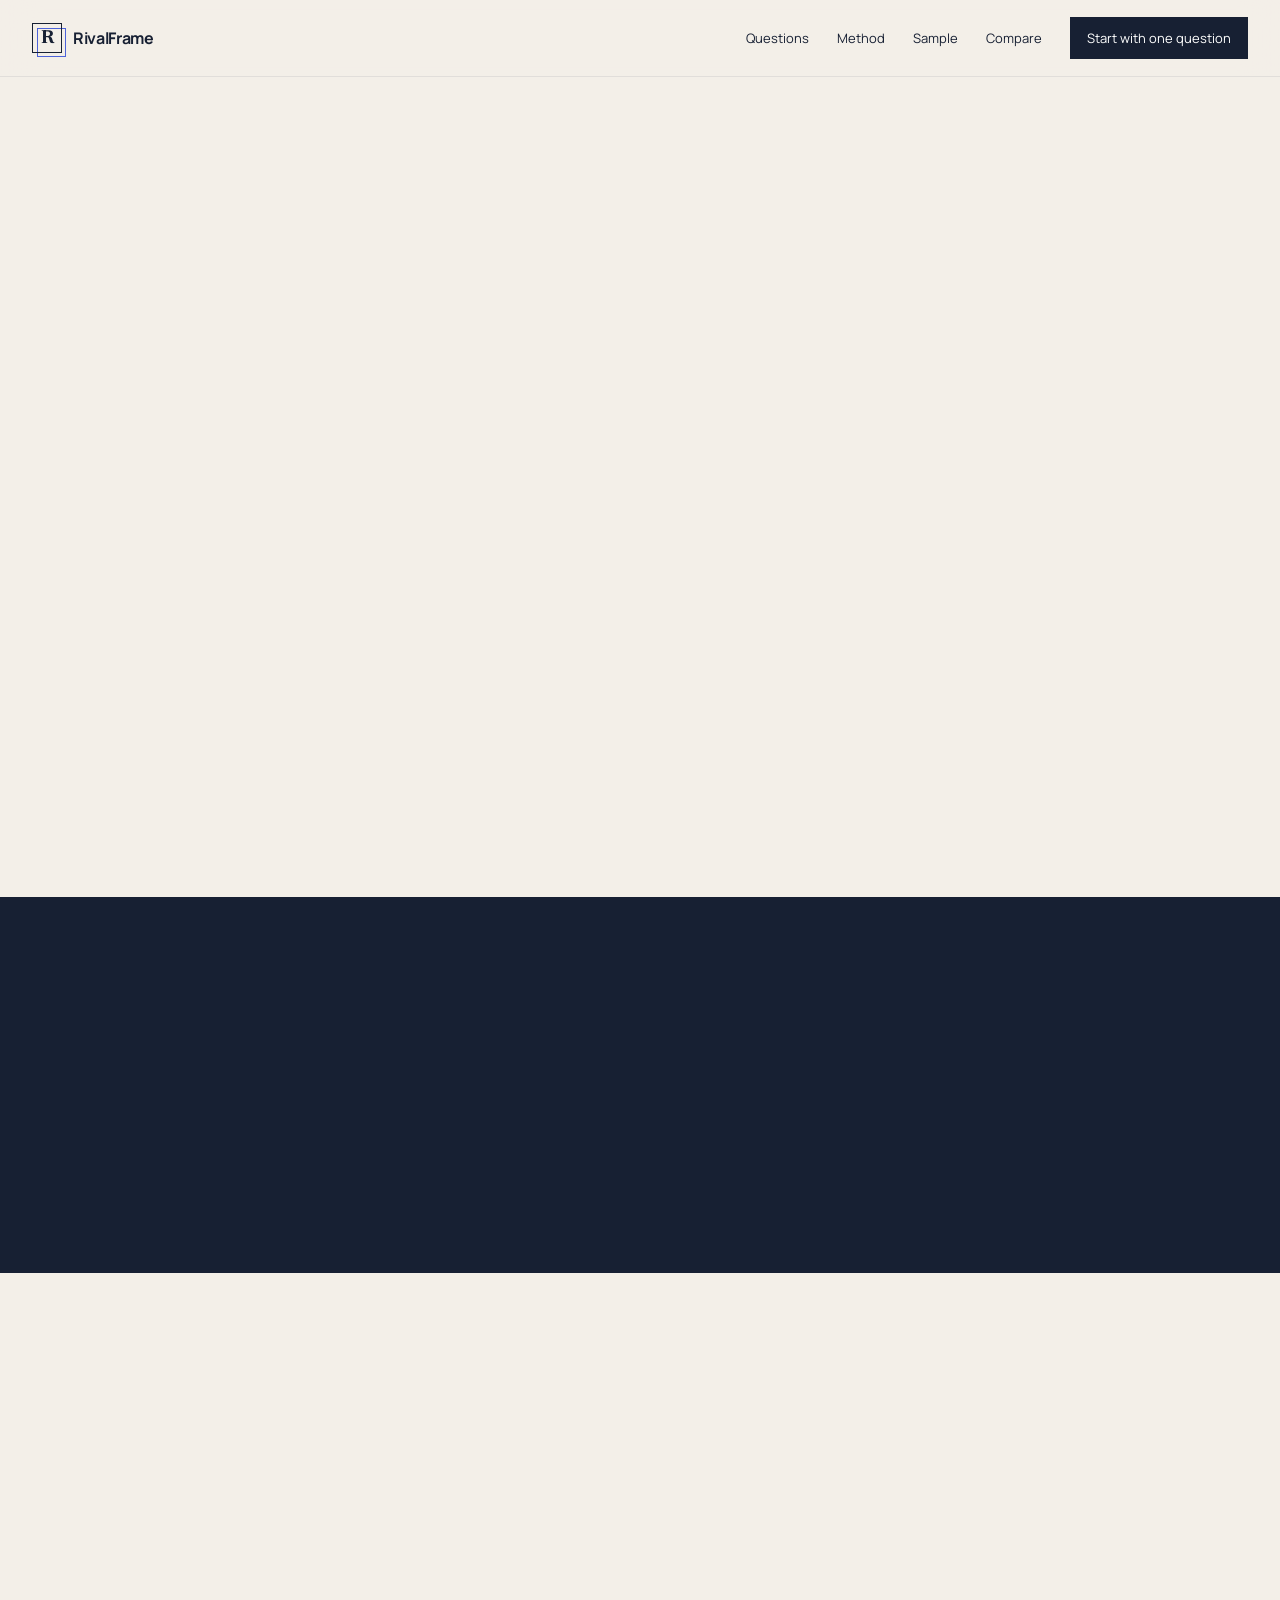
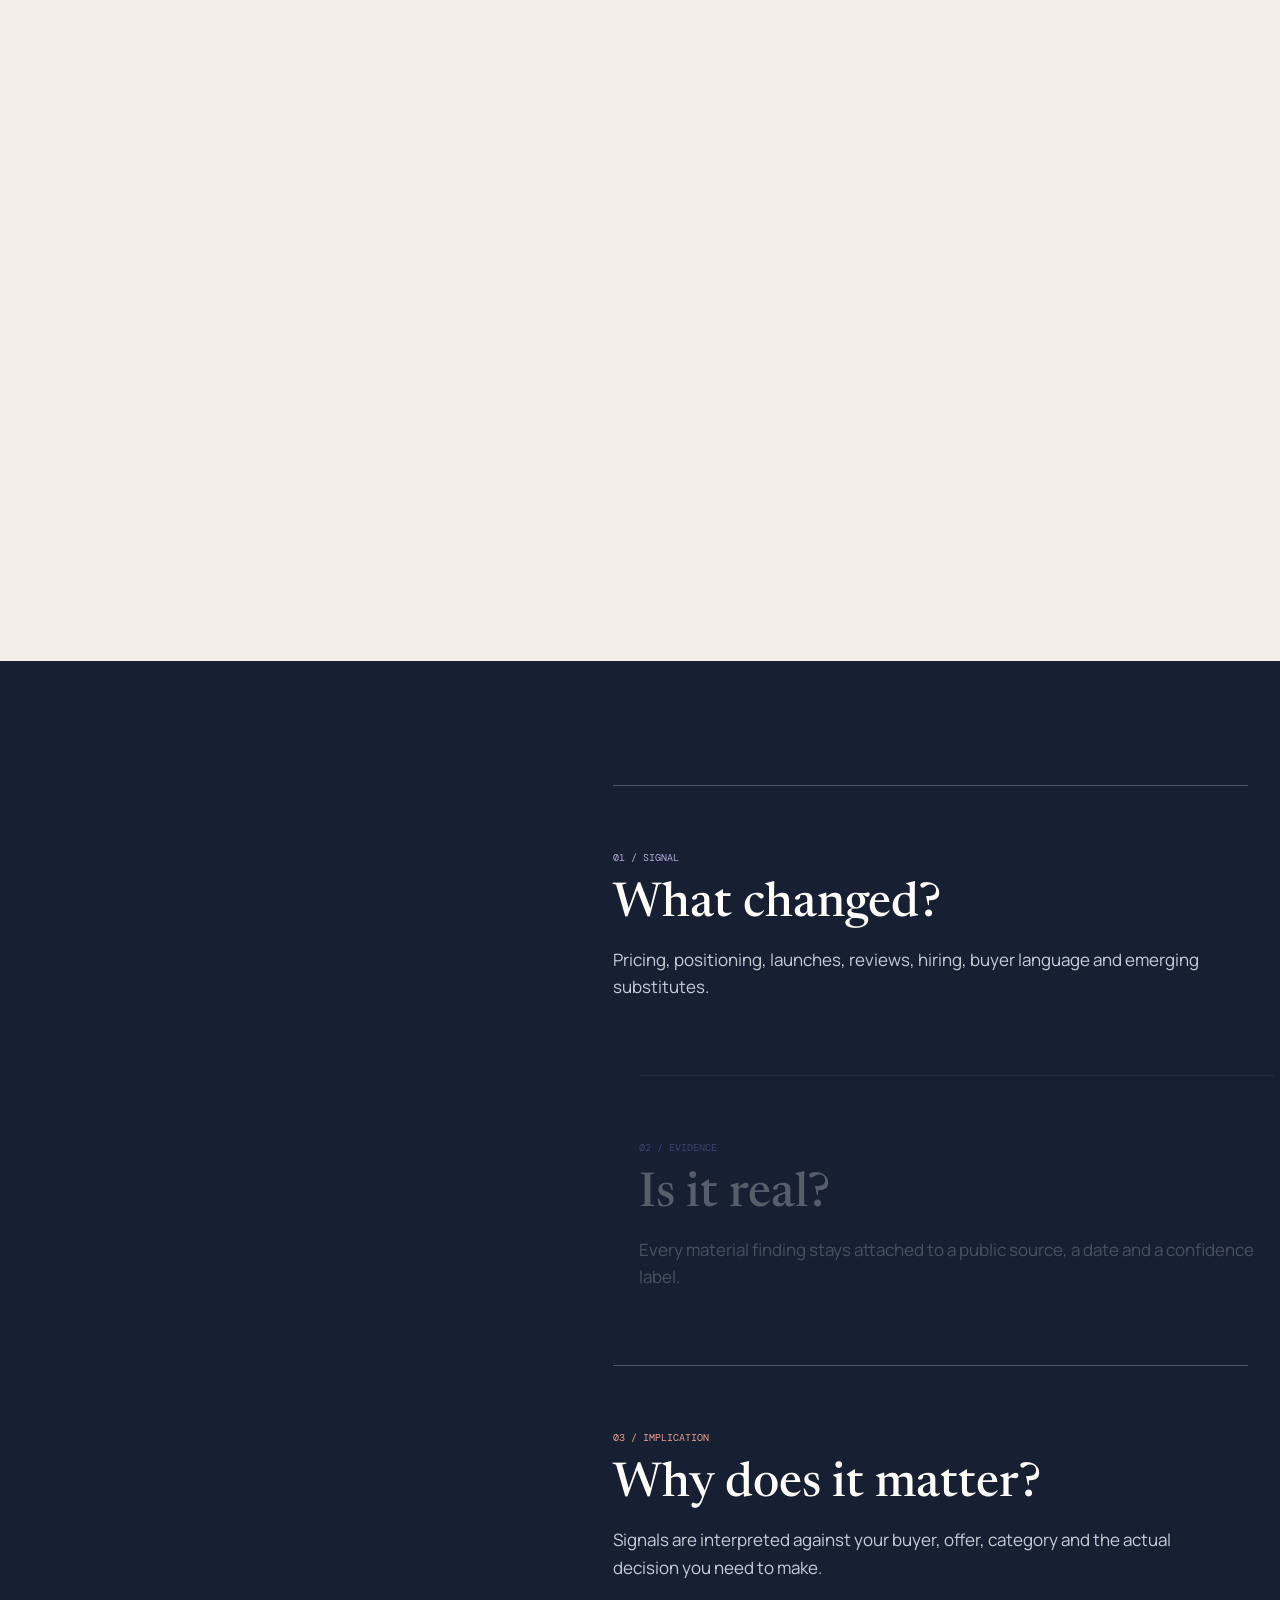
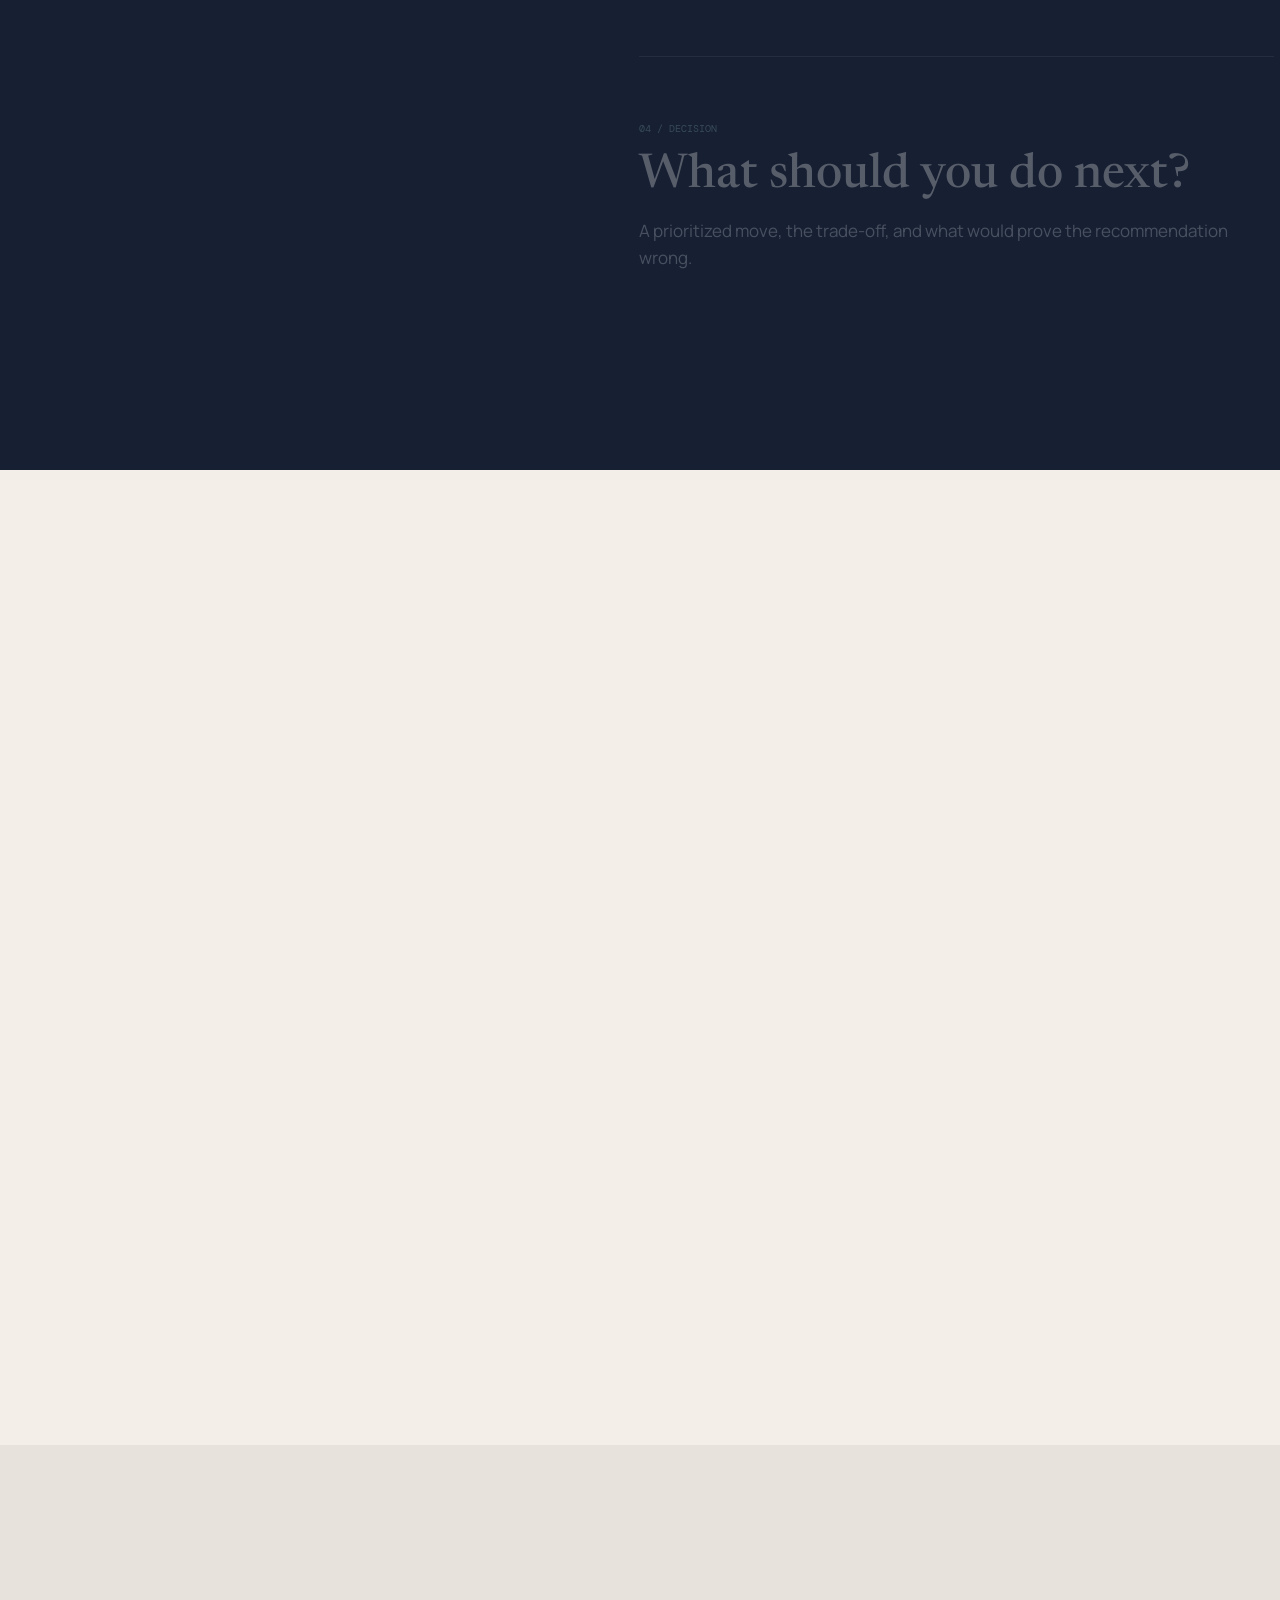
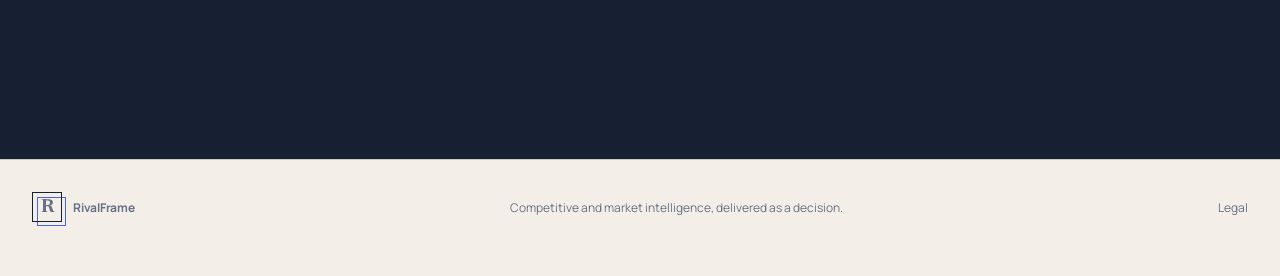
==== commit cd73b9f5: "content: rebuild RivalFrame homepage around decision-first positioning" ====
--- a/index.html
+++ b/index.html
@@ -3,65 +3,76 @@
 <head>
 <meta charset="utf-8">
 <meta name="viewport" content="width=device-width,initial-scale=1">
-<title>RivalFrame — Competitive intelligence, done for you</title>
-<meta name="description" content="RivalFrame turns market signals into source-linked business decisions for B2B teams.">
-<meta name="theme-color" content="#f2eee8">
+<title>RivalFrame — Competitive intelligence, delivered as a decision</title>
+<meta name="description" content="Bring one real business question. RivalFrame investigates competitors, pricing, positioning, buyer pain and market shifts, then returns a source-linked brief with the next move worth making.">
+<meta name="theme-color" content="#f3efe8">
 <link rel="canonical" href="https://rivalframe.com/">
 <link rel="icon" href="favicon.svg" type="image/svg+xml">
 <link rel="stylesheet" href="v2.css">
 </head>
 <body>
 <div class="v2-progress" aria-hidden="true"></div>
-<header class="v2-nav"><div class="v2-wrap nav-inner"><a class="v2-brand" href="index.html"><span class="brand-frame">R</span><span>RivalFrame</span></a><nav><a href="#method">Method</a><a href="#deliverable">Deliverable</a><a href="#compare">Compare</a><a class="nav-cta" href="contact.html">Start a brief</a></nav></div></header>
+<header class="v2-nav"><div class="v2-wrap nav-inner"><a class="v2-brand" href="#top"><span class="brand-frame">R</span><span>RivalFrame</span></a><nav><a href="#questions">Questions</a><a href="#method">Method</a><a href="#deliverable">Sample</a><a href="#compare">Compare</a><a class="nav-cta" href="contact.html">Start with one question</a></nav></div></header>
 <main>
-<section class="hero v2-wrap">
-  <div class="hero-copy">
-    <div class="eyebrow">Competitive intelligence, done for you</div>
-    <h1>See the signal.<br><em>Make the move.</em></h1>
-    <p>Bring one real business question. RivalFrame investigates competitors, pricing, positioning, buyer pain and market shifts, then returns a source-linked answer with the next move worth making.</p>
+<section id="top" class="hero v2-wrap">
+  <div class="hero-copy" data-reveal>
+    <div class="eyebrow">Done-for-you competitive & market intelligence</div>
+    <h1>Stop guessing<br><em>what the market</em><br>is telling you.</h1>
+    <p>Bring one real business question. RivalFrame investigates competitors, pricing, positioning, buyer pain and market movement, then returns the evidence, the implication and the move worth making.</p>
     <div class="hero-actions"><a class="btn dark" href="contact.html">Start with one question →</a><a class="btn line" href="sample.html">See a sample report</a></div>
-    <div class="trust-line"><span>Human-reviewed</span><span>Source-linked</span><span>No platform rollout</span><span>Action-first</span></div>
+    <div class="trust-line"><span>24h turnaround</span><span>Source-linked</span><span>Human-reviewed</span><span>No platform rollout</span></div>
   </div>
-  <div class="hero-intel" data-stage="0">
-    <div class="intel-top"><span>RivalFrame / intelligence frame</span><span class="live-dot">live</span></div>
+  <div class="hero-intel" data-stage="0" data-reveal>
+    <div class="intel-top"><span>RivalFrame / live intelligence frame</span><span class="live-dot">working file</span></div>
     <div class="intel-stage-labels"><button data-stage-btn="0" class="active">Signal</button><button data-stage-btn="1">Evidence</button><button data-stage-btn="2">Implication</button><button data-stage-btn="3">Decision</button></div>
     <div class="intel-canvas">
       <div class="scanline"></div>
       <div class="signal-note s1"><small>pricing page</small><b>Free tier removed</b></div>
       <div class="signal-note s2"><small>reviews</small><b>Onboarding friction ↑</b></div>
-      <div class="signal-note s3"><small>changelog</small><b>Usage billing shipped</b></div>
+      <div class="signal-note s3"><small>hiring</small><b>Enterprise security ×3</b></div>
       <div class="signal-note s4"><small>buyer forums</small><b>Seat pricing objection</b></div>
       <svg class="network" viewBox="0 0 700 430" aria-hidden="true">
-        <path class="path p1" d="M120 120 C260 80, 330 120, 430 170"/>
-        <path class="path p2" d="M140 300 C260 270, 340 250, 430 170"/>
-        <path class="path p3" d="M540 85 C520 130, 500 145, 430 170"/>
-        <path class="path p4" d="M570 330 C520 270, 500 230, 430 170"/>
-        <circle class="node n1" cx="120" cy="120" r="11"/>
-        <circle class="node n2" cx="140" cy="300" r="11"/>
-        <circle class="node n3" cx="540" cy="85" r="11"/>
-        <circle class="node n4" cx="570" cy="330" r="11"/>
-        <circle class="node core" cx="430" cy="170" r="18"/>
+        <path class="path" d="M120 120 C260 80, 330 120, 430 170"/>
+        <path class="path" d="M140 300 C260 270, 340 250, 430 170"/>
+        <path class="path" d="M540 85 C520 130, 500 145, 430 170"/>
+        <path class="path" d="M570 330 C520 270, 500 230, 430 170"/>
+        <circle class="node" cx="120" cy="120" r="11"/><circle class="node" cx="140" cy="300" r="11"/><circle class="node" cx="540" cy="85" r="11"/><circle class="node" cx="570" cy="330" r="11"/><circle class="node core" cx="430" cy="170" r="18"/>
         <path class="decision-vector" d="M430 170 C470 220, 500 250, 600 215"/>
       </svg>
       <div class="confidence"><span>Confidence</span><i><b></b></i><strong>82%</strong></div>
-      <div class="decision-card"><small>Recommended move</small><p>Narrow the promise around faster time-to-value before changing roadmap priorities.</p></div>
+      <div class="decision-card"><small>Recommended move</small><p>Reposition the trial around a 7-day proof of value. Hold price.</p></div>
     </div>
   </div>
 </section>
 
-<section class="statement"><div class="v2-wrap statement-grid"><div><span class="eyebrow">What we sell</span><h2>Answers to questions that are expensive to guess.</h2></div><p>Not another dashboard. Not another alert feed. RivalFrame gives you the external evidence around a decision, separates signal from noise, and tells you what it means for your next move.</p></div></section>
+<section class="statement"><div class="v2-wrap statement-grid" data-reveal><div><span class="eyebrow">The gap in the market</span><h2>Not a dashboard.<br>Not a prompt.</h2></div><p>Enterprise CI platforms are powerful when a team exists to operate them. DIY AI is fast but unaccountable. RivalFrame sits in the useful middle: rigorous research delivered as a finished decision.</p></div></section>
 
-<section class="questions v2-wrap"><div class="questions-head"><span class="eyebrow">Where we help</span><h2>The questions your team keeps debating.</h2></div><div class="question-flow"><article class="q-wide"><span>01</span><h3>Who are we really competing with?</h3><p>Direct rivals, substitutes and emerging threats mapped around the actual buyer.</p></article><article><span>02</span><h3>Why do we sound like everyone else?</h3></article><article><span>03</span><h3>How do we win against this competitor?</h3></article><article class="q-tall"><span>04</span><h3>Should we build this?</h3><p>Demand signals, alternatives, pain and saturation checked before roadmap time is spent.</p></article><article><span>05</span><h3>Where is the market opening?</h3></article><article><span>06</span><h3>What actually changed?</h3></article></div></section>
+<section id="questions" class="questions v2-wrap">
+  <div class="questions-head" data-reveal><div><span class="eyebrow">Questions expensive to guess</span><h2>Your team is already answering these. The problem is how.</h2></div><p class="questions-intro">The wrong competitor set, a vague positioning story or a bad roadmap assumption can cost far more than the research required to test it.</p></div>
+  <div class="question-ledger" data-reveal>
+    <article class="question-row"><span class="no">01</span><h3>Who are we really competing with?</h3><p>Positioning breaks when the frame is wrong.</p></article>
+    <article class="question-row"><span class="no">02</span><h3>Why do we sound like everyone else?</h3><p>Price becomes the only obvious difference.</p></article>
+    <article class="question-row"><span class="no">03</span><h3>How do we win against X in a live deal?</h3><p>Sales should not improvise this live.</p></article>
+    <article class="question-row"><span class="no">04</span><h3>Should we build this?</h3><p>Roadmap time is too expensive to guess.</p></article>
+    <article class="question-row"><span class="no">05</span><h3>Where is the market opening?</h3><p>White space closes when someone names it.</p></article>
+    <article class="question-row"><span class="no">06</span><h3>What actually changed in the last 90 days?</h3><p>Old market maps create new mistakes.</p></article>
+  </div>
+</section>
 
-<section id="method" class="method"><div class="v2-wrap method-grid"><div class="method-sticky"><span class="eyebrow">Signal → Evidence → Implication → Decision</span><h2>One intelligence object. Four layers of clarity.</h2><p>As you scroll, the same market signal is resolved into evidence, interpreted against your context, and turned into a recommendation.</p><div class="method-progress"><i></i></div></div><div class="method-steps"><article data-method-step="0"><span>01 / SIGNAL</span><h3>What changed?</h3><p>Pricing, positioning, launches, reviews, buyer language and emerging substitutes.</p></article><article data-method-step="1"><span>02 / EVIDENCE</span><h3>Is it real or noise?</h3><p>Material findings stay attached to public sources, timestamps and confidence.</p></article><article data-method-step="2"><span>03 / IMPLICATION</span><h3>Why does it matter to you?</h3><p>Signals are interpreted against your buyer, offer and actual decision.</p></article><article data-method-step="3"><span>04 / DECISION</span><h3>What should you do next?</h3><p>Prioritized moves, risks and the smallest useful next test.</p></article></div></div></section>
+<section id="method" class="method"><div class="v2-wrap method-grid"><div class="method-sticky" data-reveal><span class="eyebrow">Signal → Evidence → Implication → Decision</span><h2>One question. Four layers of clarity.</h2><p>The same market signal is resolved into evidence, interpreted against your context, and turned into a recommendation. The goal is not more information. It is less uncertainty.</p><div class="method-progress"><i></i></div></div><div class="method-steps"><article data-method-step="0"><span>01 / SIGNAL</span><h3>What changed?</h3><p>Pricing, positioning, launches, reviews, hiring, buyer language and emerging substitutes.</p></article><article data-method-step="1"><span>02 / EVIDENCE</span><h3>Is it real?</h3><p>Every material finding stays attached to a public source, a date and a confidence label.</p></article><article data-method-step="2"><span>03 / IMPLICATION</span><h3>Why does it matter?</h3><p>Signals are interpreted against your buyer, offer, category and the actual decision you need to make.</p></article><article data-method-step="3"><span>04 / DECISION</span><h3>What should you do next?</h3><p>A prioritized move, the trade-off, and what would prove the recommendation wrong.</p></article></div></div></section>
 
-<section id="deliverable" class="deliverable v2-wrap"><div class="deliverable-copy"><span class="eyebrow">What you receive</span><h2>A brief built to be used.</h2><p>The important answer comes first. Evidence sits underneath it, not the other way around.</p><ul><li>Executive read</li><li>Evidence ledger</li><li>Competitive map</li><li>Buyer pain signals</li><li>Confidence labels</li><li>Recommended actions</li></ul></div><div class="report-sheet"><div class="report-meta"><span>RivalFrame / brief 014</span><span>Illustrative sample</span></div><h3>Decision summary</h3><div class="report-callout">Buyer friction is concentrating around time-to-value rather than missing features.</div><div class="report-row"><span>Source / pricing page</span><b>Packaging moved upmarket</b><em>2h ago</em></div><div class="report-row"><span>Source / reviews</span><b>Onboarding complaints repeating</b><em>14 mentions</em></div><div class="report-row"><span>Confidence</span><b>Medium-high</b><em>6 sources</em></div><div class="report-action"><small>Recommended move</small><p>Test a 7-day proof-of-value promise before committing roadmap capacity.</p></div></div></section>
+<section id="deliverable" class="deliverable v2-wrap">
+  <div class="deliverable-copy" data-reveal><span class="eyebrow">The deliverable</span><h2>A brief that earns trust before it asks for belief.</h2><p>The answer comes first. Evidence stays attached underneath it. Facts, inference and uncertainty remain visibly different.</p><ul><li>Executive read</li><li>Evidence ledger</li><li>Competitive map</li><li>Buyer pain signals</li><li>Confidence labels</li><li>Recommended actions</li></ul><a class="sample-link" href="sample.html">Open the full sample report →</a></div>
+  <div class="report-sheet" data-reveal><div class="report-meta"><span>RivalFrame / brief 014</span><span>Illustrative sample</span></div><h3>Why are we losing mid-market deals to Rival B?</h3><div class="report-question">Decision summary · public evidence reviewed across pricing, reviews, hiring and buyer discussion</div><div class="report-callout">You are not losing on features. You are losing on time-to-value.</div><div class="report-label">Evidence ledger</div><div class="report-row"><span>Pricing page</span><b>Free tier removed</b><em class="confidence-tag verified">Verified</em></div><div class="report-row"><span>Reviews</span><b>Onboarding complaints repeating</b><em class="confidence-tag verified">Verified</em></div><div class="report-row"><span>Hiring</span><b>Enterprise security roles ×3</b><em class="confidence-tag inferred">Inferred</em></div><div class="report-row"><span>Buyer forums</span><b>Seat pricing objection spreading</b><em class="confidence-tag uncertain">Uncertain</em></div><div class="report-action"><small>Recommended move</small><p>Test a 7-day proof-of-value promise before committing roadmap capacity or changing list price.</p></div></div>
+</section>
 
-<section id="compare" class="compare"><div class="v2-wrap"><span class="eyebrow">Where RivalFrame fits</span><h2>More focused than a platform.<br>More rigorous than a prompt.</h2><div class="compare-table"><div class="row head"><span></span><b>RivalFrame</b><b>DIY AI</b><b>Enterprise CI</b></div><div class="row"><span>Finished analysis</span><b>Yes</b><em>You operate it</em><em>Usually your team</em></div><div class="row"><span>Source-linked answer</span><b>Built in</b><em>Process-dependent</em><em>Often</em></div><div class="row"><span>Setup</span><b>None</b><em>None</em><em>Can be significant</em></div><div class="row"><span>Best fit</span><b>Specific decision</b><em>Quick exploration</em><em>Ongoing enterprise CI</em></div></div></div></section>
+<section id="compare" class="compare"><div class="v2-wrap" data-reveal><span class="eyebrow">Where RivalFrame fits</span><h2>More focused than a platform.<br>More rigorous than a prompt.</h2><div class="compare-table"><div class="row head"><span></span><b>RivalFrame</b><b>DIY AI</b><b>Enterprise CI</b></div><div class="row"><span>Finished answer</span><b>Yes</b><em>You operate it</em><em>Usually your team</em></div><div class="row"><span>Evidence attached</span><b>Built in</b><em>Process-dependent</em><em>Usually</em></div><div class="row"><span>Setup</span><b>None</b><em>None</em><em>Can be significant</em></div><div class="row"><span>Best fit</span><b>Specific decision</b><em>Quick exploration</em><em>Ongoing CI program</em></div></div></div></section>
 
-<section class="offer v2-wrap"><div><span class="eyebrow">Start small</span><h2>Test RivalFrame on one real question.</h2><p>The 24-Hour Competitor Intelligence Brief maps five relevant competitors, pricing and positioning signals, public buyer pain and three recommended moves.</p></div><div class="offer-price"><strong>€79</strong><span>launch pilot</span><a class="btn light" href="contact.html">Request the first brief →</a></div></section>
+<section class="offer v2-wrap" data-reveal><div><span class="eyebrow">Start small</span><h2>Test RivalFrame on one real question.</h2><p>The 24-Hour Competitor Intelligence Brief maps the relevant competitor set, pricing and positioning signals, public buyer pain, confidence labels and three recommended moves.</p></div><div class="offer-price"><strong>€79</strong><span>launch pilot</span><a class="btn light" href="contact.html">Request the first brief →</a></div></section>
+
+<section class="closing"><div class="v2-wrap" data-reveal><span class="eyebrow">Next step</span><h2>What is the one question you'd rather not guess at again?</h2><p>Send it in a sentence. If the public record cannot support a useful answer, RivalFrame will say so before the work starts.</p><div class="closing-actions"><a class="btn light" href="contact.html">Start with one question →</a><a class="btn line" href="sample.html">See the sample report</a></div></div></section>
 </main>
-<footer class="v2-footer"><div class="v2-wrap"><a class="v2-brand" href="index.html"><span class="brand-frame">R</span><span>RivalFrame</span></a><span>Decision-ready competitive intelligence.</span><a href="legal.html">Legal</a></div></footer>
+<footer class="v2-footer"><div class="v2-wrap"><a class="v2-brand" href="#top"><span class="brand-frame">R</span><span>RivalFrame</span></a><span>Competitive and market intelligence, delivered as a decision.</span><a href="legal.html">Legal</a></div></footer>
 <script src="v2.js"></script>
 </body>
 </html>
--- a/v2.css
+++ b/v2.css
@@ -1,2 +1,14 @@
-@import url('https://fonts.googleapis.com/css2?family=DM+Mono:wght@400;500&family=Manrope:wght@400;500;600;700&family=Newsreader:opsz,wght@6..72,500;6..72,600&display=swap');
-:root{--paper:#f3efe8;--paper2:#ebe6f3;--ink:#172033;--muted:#667085;--hair:#cfc8bf;--cobalt:#4d63d9;--coral:#d87a64;--teal:#5e8b89;--lav:#b8acd8;--white:#fffdf9}*{box-sizing:border-box}html{scroll-behavior:smooth}body{margin:0;background:var(--paper);color:var(--ink);font-family:Manrope,system-ui,sans-serif}a{color:inherit;text-decoration:none}.v2-wrap{width:min(1240px,calc(100% - 40px));margin:auto}.v2-progress{position:fixed;top:0;left:0;height:3px;width:100%;transform-origin:left;transform:scaleX(0);background:linear-gradient(90deg,var(--cobalt),var(--coral));z-index:999}.v2-nav{position:sticky;top:0;z-index:50;background:color-mix(in srgb,var(--paper) 88%,transparent);backdrop-filter:blur(18px);border-bottom:1px solid rgba(23,32,51,.08)}.nav-inner{height:76px;display:flex;align-items:center;justify-content:space-between}.v2-brand{display:inline-flex;align-items:center;gap:10px;font-weight:700}.brand-frame{width:30px;height:30px;display:grid;place-items:center;border:1.5px solid var(--ink);font-family:Newsreader,serif;font-size:19px;position:relative}.brand-frame:after{content:"";position:absolute;inset:4px -5px -5px 4px;border:1px solid var(--cobalt);z-index:-1}.v2-nav nav{display:flex;align-items:center;gap:26px;font-size:14px}.nav-cta{padding:11px 16px;background:var(--ink);color:white}.hero{min-height:780px;padding:92px 0 78px;display:grid;grid-template-columns:.95fr 1.05fr;gap:72px;align-items:center}.eyebrow{font-family:'DM Mono',monospace;text-transform:uppercase;letter-spacing:.12em;font-size:11px;color:var(--cobalt)}.hero h1{font-family:Newsreader,serif;font-size:clamp(68px,7.2vw,116px);line-height:.87;letter-spacing:-.04em;margin:22px 0 30px;font-weight:600}.hero h1 em{color:var(--cobalt);font-weight:500}.hero-copy>p{font-size:19px;line-height:1.65;max-width:620px;color:#4f596b}.hero-actions{display:flex;gap:12px;flex-wrap:wrap;margin:32px 0}.btn{display:inline-flex;align-items:center;justify-content:center;padding:14px 18px;font-size:14px;font-weight:600;transition:.2s ease}.btn:hover{transform:translateY(-2px)}.btn.dark{background:var(--ink);color:#fff}.btn.line{border:1px solid var(--ink)}.btn.light{background:var(--white);color:var(--ink);margin-top:18px}.trust-line{display:flex;flex-wrap:wrap;gap:9px}.trust-line span{font-size:12px;padding:7px 9px;border-left:2px solid var(--coral);background:rgba(255,255,255,.42)}.hero-intel{position:relative;border-top:1px solid var(--ink);border-bottom:1px solid var(--ink);padding-top:10px}.intel-top{display:flex;justify-content:space-between;font-family:'DM Mono',monospace;font-size:10px;text-transform:uppercase;letter-spacing:.12em}.live-dot:before{content:"";display:inline-block;width:7px;height:7px;border-radius:50%;background:var(--teal);margin-right:6px;animation:pulse 2s infinite}.intel-stage-labels{display:grid;grid-template-columns:repeat(4,1fr);margin:18px 0 0}.intel-stage-labels button{border:0;border-right:1px solid var(--hair);background:transparent;padding:12px 6px;font-family:'DM Mono';font-size:10px;text-transform:uppercase;letter-spacing:.08em;color:var(--muted);cursor:pointer}.intel-stage-labels button:first-child{border-left:1px solid var(--hair)}.intel-stage-labels button.active{background:var(--ink);color:white}.intel-canvas{position:relative;height:520px;overflow:hidden;background:linear-gradient(135deg,rgba(184,172,216,.22),rgba(255,255,255,.2) 35%,rgba(216,122,100,.08));border-top:1px solid var(--hair)}.intel-canvas:before{content:"";position:absolute;inset:0;background-image:linear-gradient(rgba(23,32,51,.06) 1px,transparent 1px),linear-gradient(90deg,rgba(23,32,51,.06) 1px,transparent 1px);background-size:38px 38px;mask-image:linear-gradient(to bottom,black,transparent 95%)}.network{position:absolute;inset:70px 20px 50px;width:calc(100% - 40px);height:calc(100% - 120px)}.path,.decision-vector{fill:none;stroke:var(--lav);stroke-width:2;stroke-dasharray:500;stroke-dashoffset:500;transition:stroke-dashoffset 1s ease,stroke .7s ease}.node{fill:var(--paper);stroke:var(--ink);stroke-width:2;transition:.7s ease}.node.core{fill:var(--cobalt);stroke:none}.decision-vector{stroke:var(--coral);stroke-width:3}.signal-note{position:absolute;padding:8px 10px;background:var(--white);border-left:3px solid var(--coral);box-shadow:0 8px 30px rgba(23,32,51,.08);font-size:12px;transition:.7s ease}.signal-note small{display:block;font-family:'DM Mono';font-size:9px;text-transform:uppercase;color:var(--muted);margin-bottom:4px}.s1{left:5%;top:13%}.s2{left:7%;bottom:18%;border-color:var(--teal)}.s3{right:5%;top:10%;border-color:var(--cobalt)}.s4{right:3%;bottom:13%;border-color:var(--lav)}.confidence{position:absolute;left:36%;bottom:21px;width:210px;font-size:11px;display:grid;grid-template-columns:auto 1fr auto;gap:8px;align-items:center}.confidence i{height:5px;background:rgba(23,32,51,.12)}.confidence i b{display:block;height:100%;width:28%;background:var(--ink);transition:1s ease}.decision-card{position:absolute;right:5%;top:42%;width:260px;padding:14px;background:var(--ink);color:white;opacity:0;transform:translateX(18px);transition:.8s ease}.decision-card small{font-family:'DM Mono';text-transform:uppercase;letter-spacing:.1em;color:#d8dce8}.decision-card p{margin:8px 0 0;line-height:1.45}.scanline{position:absolute;left:0;right:0;top:0;height:1px;background:linear-gradient(90deg,transparent,var(--cobalt),transparent);animation:scan 8s linear infinite}.hero-intel[data-stage="1"] .path,.hero-intel[data-stage="2"] .path,.hero-intel[data-stage="3"] .path{stroke-dashoffset:0}.hero-intel[data-stage="2"] .path,.hero-intel[data-stage="3"] .path{stroke:var(--cobalt)}.hero-intel[data-stage="2"] .confidence i b{width:64%}.hero-intel[data-stage="3"] .confidence i b{width:82%}.hero-intel[data-stage="3"] .decision-vector{stroke-dashoffset:0}.hero-intel[data-stage="3"] .decision-card{opacity:1;transform:none}.statement{background:var(--ink);color:white;padding:96px 0}.statement-grid{display:grid;grid-template-columns:1.25fr .75fr;gap:90px;align-items:end}.statement h2,.questions h2,.method h2,.deliverable h2,.compare h2,.offer h2{font-family:Newsreader,serif;letter-spacing:-.03em}.statement h2{font-size:clamp(50px,5vw,78px);line-height:.98;margin:15px 0 0}.statement p{font-size:19px;line-height:1.7;color:#d9dde5;margin:0}.questions{padding:110px 0}.questions-head{display:flex;justify-content:space-between;align-items:end;margin-bottom:46px}.questions h2{font-size:52px;max-width:700px;margin:10px 0 0}.question-flow{display:grid;grid-template-columns:1.3fr .7fr 1fr;grid-auto-rows:minmax(160px,auto);border-top:1px solid var(--hair);border-left:1px solid var(--hair)}.question-flow article{padding:24px;border-right:1px solid var(--hair);border-bottom:1px solid var(--hair);background:rgba(255,255,255,.22);transition:.25s}.question-flow article:hover{background:var(--white)}.question-flow article span{font-family:'DM Mono';font-size:10px;color:var(--cobalt)}.question-flow h3{font-family:Newsreader,serif;font-size:29px;line-height:1.05;margin:36px 0 8px}.question-flow p{color:var(--muted);line-height:1.5}.q-wide{grid-column:span 2}.q-tall{grid-row:span 2}.method{background:var(--paper2);padding:110px 0}.method-grid{display:grid;grid-template-columns:.8fr 1.2fr;gap:100px}.method-sticky{position:sticky;top:120px;align-self:start}.method-sticky h2{font-size:56px;line-height:1;margin:16px 0 18px}.method-sticky p{color:var(--muted);font-size:18px;line-height:1.6}.method-progress{height:3px;background:rgba(23,32,51,.12);margin-top:28px}.method-progress i{display:block;height:100%;width:25%;background:var(--cobalt);transition:.4s}.method-steps article{min-height:320px;padding:70px 0;border-top:1px solid rgba(23,32,51,.18);opacity:.35;transform:translateX(24px);transition:.55s}.method-steps article.active{opacity:1;transform:none}.method-steps article span{font-family:'DM Mono';font-size:11px;color:var(--cobalt)}.method-steps h3{font-family:Newsreader,serif;font-size:52px;margin:16px 0 12px}.method-steps p{font-size:19px;line-height:1.6;max-width:620px}.deliverable{padding:110px 0;display:grid;grid-template-columns:.75fr 1.25fr;gap:90px;align-items:start}.deliverable h2{font-size:64px;line-height:1;margin:14px 0}.deliverable-copy p{font-size:18px;color:var(--muted);line-height:1.6}.deliverable ul{display:grid;grid-template-columns:1fr 1fr;padding:0;margin:34px 0;list-style:none}.deliverable li{padding:12px 0;border-top:1px solid var(--hair);font-size:14px}.report-sheet{background:var(--white);padding:34px;border:1px solid var(--hair);box-shadow:0 28px 80px rgba(23,32,51,.12);transform:rotate(1.2deg)}.report-meta{display:flex;justify-content:space-between;font-family:'DM Mono';font-size:9px;text-transform:uppercase;color:var(--muted)}.report-sheet h3{font-family:Newsreader;font-size:44px;margin:30px 0 18px}.report-callout{font-family:Newsreader;font-size:27px;line-height:1.15;border-left:4px solid var(--coral);padding-left:18px;margin:24px 0 34px}.report-row{display:grid;grid-template-columns:1fr 1.5fr auto;gap:18px;padding:15px 0;border-top:1px solid #ddd6cb;font-size:12px}.report-row span,.report-row em{font-family:'DM Mono';font-size:9px;color:var(--muted);font-style:normal}.report-action{margin-top:26px;background:var(--paper2);padding:20px}.report-action small{font-family:'DM Mono';text-transform:uppercase;letter-spacing:.1em}.report-action p{font-size:18px;line-height:1.45}.compare{padding:110px 0;background:#e7e3dc}.compare h2{font-size:62px;line-height:1;margin:15px 0 42px}.compare-table{border-top:1px solid var(--ink)}.row{display:grid;grid-template-columns:1.4fr 1fr 1fr 1fr;gap:20px;padding:18px 0;border-bottom:1px solid rgba(23,32,51,.2);font-size:14px}.row.head{font-family:'DM Mono';font-size:10px;text-transform:uppercase}.row b:nth-child(2){color:var(--cobalt)}.row em{font-style:normal;color:var(--muted)}.offer{margin-top:100px;margin-bottom:100px;padding:52px;background:var(--ink);color:white;display:grid;grid-template-columns:1.3fr .7fr;gap:70px;align-items:center}.offer h2{font-size:62px;line-height:1;margin:14px 0}.offer p{color:#d8dce4;font-size:18px;line-height:1.6}.offer-price{text-align:right}.offer-price strong{display:block;font-family:Newsreader;font-size:90px;line-height:1}.offer-price span{font-family:'DM Mono';text-transform:uppercase;font-size:10px;letter-spacing:.1em}.v2-footer{border-top:1px solid var(--hair);padding:30px 0 50px}.v2-footer .v2-wrap{display:flex;justify-content:space-between;align-items:center;font-size:13px}@keyframes pulse{50%{opacity:.3;transform:scale(1.5)}}@keyframes scan{to{transform:translateY(520px)}}@media(max-width:900px){.v2-nav nav a:not(.nav-cta){display:none}.hero{grid-template-columns:1fr;gap:40px;padding-top:58px}.hero h1{font-size:72px}.intel-canvas{height:470px}.statement-grid,.method-grid,.deliverable,.offer{grid-template-columns:1fr;gap:42px}.statement-grid{align-items:start}.questions-head{display:block}.question-flow{grid-template-columns:1fr 1fr}.q-wide{grid-column:span 2}.q-tall{grid-row:auto}.method-sticky{position:relative;top:auto}.method-steps article{min-height:250px}.offer-price{text-align:left}.v2-footer .v2-wrap{gap:20px;flex-wrap:wrap}}@media(max-width:600px){.v2-wrap{width:min(100% - 24px,1240px)}.nav-inner{height:68px}.hero{min-height:0;padding:46px 0 54px}.hero h1{font-size:58px;line-height:.9}.hero-copy>p{font-size:16px}.intel-stage-labels button{font-size:9px;padding:10px 3px}.intel-canvas{height:430px}.signal-note{font-size:10px;max-width:128px}.decision-card{width:210px;right:4%;top:46%;font-size:11px}.confidence{left:5%;width:175px}.statement,.questions,.method,.deliverable,.compare{padding-top:76px;padding-bottom:76px}.statement h2,.questions h2,.method-sticky h2,.deliverable h2,.compare h2,.offer h2{font-size:44px}.question-flow{grid-template-columns:1fr}.q-wide{grid-column:auto}.question-flow article{min-height:150px}.method-steps article{min-height:230px;padding:52px 0}.method-steps h3{font-size:40px}.deliverable ul{grid-template-columns:1fr}.report-sheet{padding:22px;transform:none}.report-row{grid-template-columns:1fr;gap:4px}.offer{margin:60px 12px;padding:32px}.offer-price strong{font-size:72px}.v2-footer .v2-wrap{align-items:flex-start;flex-direction:column}.trust-line{gap:5px}.trust-line span{font-size:10px}}@media(prefers-reduced-motion:reduce){*,*:before,*:after{animation:none!important;transition:none!important;scroll-behavior:auto!important}}+@import url('https://fonts.googleapis.com/css2?family=DM+Mono:wght@400;500&family=Manrope:wght@400;500;600;700&family=Newsreader:opsz,wght@6..72,400;6..72,500;6..72,600&display=swap');
+:root{--paper:#f3efe8;--paper2:#eae6f2;--ink:#172033;--muted:#667085;--hair:#cfc8bf;--cobalt:#4d63d9;--coral:#d87a64;--teal:#5e8b89;--lav:#b8acd8;--white:#fffdf9;--soft:#e7e3dc;--darkline:#4b556a}
+*{box-sizing:border-box}html{scroll-behavior:smooth}body{margin:0;background:var(--paper);color:var(--ink);font-family:Manrope,system-ui,sans-serif;-webkit-font-smoothing:antialiased;text-rendering:optimizeLegibility}a{color:inherit;text-decoration:none}.v2-wrap{width:min(1296px,calc(100% - 64px));margin:auto}.v2-progress{position:fixed;left:0;top:0;width:100%;height:3px;transform-origin:left;transform:scaleX(0);z-index:999;background:linear-gradient(90deg,var(--cobalt),var(--coral),var(--teal))}.v2-nav{position:sticky;top:0;z-index:80;background:color-mix(in srgb,var(--paper) 89%,transparent);backdrop-filter:blur(18px);border-bottom:1px solid rgba(23,32,51,.08)}.nav-inner{height:76px;display:flex;align-items:center;justify-content:space-between;gap:24px}.v2-brand{display:inline-flex;align-items:center;gap:11px;font-weight:700;letter-spacing:-.02em}.brand-frame{width:30px;height:30px;display:grid;place-items:center;border:1.5px solid var(--ink);font-family:Newsreader,serif;font-size:19px;position:relative}.brand-frame:after{content:"";position:absolute;inset:4px -5px -5px 4px;border:1px solid var(--cobalt);z-index:-1}.v2-nav nav{display:flex;align-items:center;gap:28px;font-size:13px}.v2-nav nav>a:not(.nav-cta){position:relative}.v2-nav nav>a:not(.nav-cta):after{content:"";position:absolute;left:0;bottom:-5px;width:100%;height:1px;background:var(--cobalt);transform:scaleX(0);transform-origin:left;transition:.22s ease}.v2-nav nav>a:hover:after{transform:scaleX(1)}.nav-cta{padding:12px 17px;background:var(--ink);color:#fff;transition:.2s ease}.nav-cta:hover{transform:translateY(-2px)}.eyebrow{font-family:'DM Mono',monospace;text-transform:uppercase;letter-spacing:.13em;font-size:10px;color:var(--cobalt)}
+.hero{min-height:820px;padding:88px 0 82px;display:grid;grid-template-columns:1.04fr .96fr;gap:76px;align-items:center}.hero h1{font-family:Newsreader,serif;font-weight:500;font-size:clamp(70px,6.7vw,108px);line-height:.91;letter-spacing:-.045em;margin:22px 0 30px;max-width:720px}.hero h1 em{font-style:italic;font-weight:400;color:var(--cobalt)}.hero-copy>p{font-size:18px;line-height:1.7;max-width:620px;color:#505a6c}.hero-actions{display:flex;gap:12px;flex-wrap:wrap;margin:34px 0 27px}.btn{display:inline-flex;align-items:center;justify-content:center;min-height:48px;padding:13px 19px;font-size:13px;font-weight:600;border-radius:2px;transition:transform .2s ease,box-shadow .2s ease,background .2s ease}.btn:hover{transform:translateY(-2px)}.btn.dark{background:var(--ink);color:#fff;box-shadow:0 16px 32px -24px rgba(23,32,51,.8)}.btn.line{border:1px solid var(--ink);background:transparent}.btn.light{background:var(--white);color:var(--ink)}.trust-line{display:flex;flex-wrap:wrap;gap:8px;margin-top:22px}.trust-line span{font-size:11px;padding:7px 9px;background:rgba(255,255,255,.38);border-left:2px solid var(--coral)}.hero-intel{position:relative;border:1px solid var(--ink);background:rgba(255,253,249,.42);box-shadow:0 30px 80px -60px rgba(23,32,51,.6)}.intel-top{height:48px;padding:0 16px;display:flex;align-items:center;justify-content:space-between;border-bottom:1px solid var(--hair);font-family:'DM Mono',monospace;font-size:9px;text-transform:uppercase;letter-spacing:.12em;color:var(--muted)}.live-dot:before{content:"";display:inline-block;width:7px;height:7px;border-radius:50%;background:var(--teal);margin-right:7px;animation:pulse 2.4s infinite}.intel-stage-labels{display:grid;grid-template-columns:repeat(4,1fr)}.intel-stage-labels button{border:0;border-right:1px solid var(--hair);border-bottom:1px solid var(--hair);background:transparent;padding:12px 5px;font-family:'DM Mono';font-size:9px;text-transform:uppercase;letter-spacing:.08em;color:var(--muted);cursor:pointer}.intel-stage-labels button:last-child{border-right:0}.intel-stage-labels button.active{background:var(--ink);color:white}.intel-canvas{position:relative;height:520px;overflow:hidden;background:linear-gradient(140deg,rgba(184,172,216,.34),rgba(255,255,255,.33) 48%,rgba(216,122,100,.08))}.intel-canvas:before{content:"";position:absolute;inset:0;background-image:linear-gradient(rgba(23,32,51,.055) 1px,transparent 1px),linear-gradient(90deg,rgba(23,32,51,.055) 1px,transparent 1px);background-size:36px 36px;mask-image:linear-gradient(to bottom,black,transparent 95%)}.network{position:absolute;inset:62px 18px 56px;width:calc(100% - 36px);height:calc(100% - 118px)}.path,.decision-vector{fill:none;stroke:var(--lav);stroke-width:2;stroke-dasharray:500;stroke-dashoffset:500;transition:stroke-dashoffset 1s cubic-bezier(.22,.65,.2,1),stroke .7s ease}.node{fill:var(--paper);stroke:var(--ink);stroke-width:2}.node.core{fill:var(--cobalt);stroke:none}.decision-vector{stroke:var(--coral);stroke-width:3}.signal-note{position:absolute;padding:8px 10px;background:var(--white);border-left:3px solid var(--coral);box-shadow:0 14px 40px rgba(23,32,51,.09);font-size:11px;transition:.7s cubic-bezier(.22,.65,.2,1)}.signal-note small{display:block;font-family:'DM Mono';font-size:8px;text-transform:uppercase;letter-spacing:.06em;color:var(--muted);margin-bottom:4px}.s1{left:4%;top:12%}.s2{left:5%;bottom:18%;border-color:var(--teal)}.s3{right:4%;top:9%;border-color:var(--cobalt)}.s4{right:3%;bottom:12%;border-color:var(--lav)}.confidence{position:absolute;left:34%;bottom:19px;width:220px;font-size:10px;display:grid;grid-template-columns:auto 1fr auto;gap:8px;align-items:center}.confidence i{height:5px;background:rgba(23,32,51,.12)}.confidence i b{display:block;height:100%;width:28%;background:var(--ink);transition:1s ease}.decision-card{position:absolute;right:5%;top:41%;width:268px;padding:16px;background:var(--ink);color:white;opacity:0;transform:translateX(18px);transition:.8s cubic-bezier(.22,.65,.2,1)}.decision-card small{font-family:'DM Mono';font-size:9px;text-transform:uppercase;letter-spacing:.1em;color:var(--lav)}.decision-card p{font-family:Newsreader,serif;font-size:18px;margin:8px 0 0;line-height:1.25}.scanline{position:absolute;left:0;right:0;top:0;height:1px;background:linear-gradient(90deg,transparent,var(--cobalt),transparent);animation:scan 9s linear infinite}.hero-intel[data-stage="1"] .path,.hero-intel[data-stage="2"] .path,.hero-intel[data-stage="3"] .path{stroke-dashoffset:0}.hero-intel[data-stage="2"] .path,.hero-intel[data-stage="3"] .path{stroke:var(--cobalt)}.hero-intel[data-stage="2"] .confidence i b{width:64%}.hero-intel[data-stage="3"] .confidence i b{width:82%}.hero-intel[data-stage="3"] .decision-vector{stroke-dashoffset:0}.hero-intel[data-stage="3"] .decision-card{opacity:1;transform:none}
+.statement{background:var(--ink);color:white;padding:106px 0}.statement-grid{display:grid;grid-template-columns:1.05fr .95fr;gap:100px;align-items:end}.statement h2,.questions h2,.method h2,.deliverable h2,.compare h2,.offer h2,.closing h2{font-family:Newsreader,serif;letter-spacing:-.035em;font-weight:500}.statement h2{font-size:clamp(52px,5vw,76px);line-height:.98;margin:17px 0 0}.statement p{font-size:19px;line-height:1.7;color:#d7dbe3;margin:0;max-width:560px}
+.questions{padding:116px 0}.questions-head{display:grid;grid-template-columns:.9fr 1.1fr;gap:60px;align-items:end;margin-bottom:52px}.questions h2{font-size:clamp(48px,4.2vw,66px);line-height:1;margin:13px 0 0}.questions-intro{font-size:17px;line-height:1.65;color:var(--muted);max-width:550px;margin:0 0 5px auto}.question-ledger{border-top:1px solid var(--hair)}.question-row{display:grid;grid-template-columns:56px 1.3fr .8fr;gap:30px;align-items:center;padding:26px 0;border-bottom:1px solid var(--hair);transition:padding .2s ease,background .2s ease}.question-row:hover{padding-left:12px;padding-right:12px;background:rgba(255,255,255,.35)}.question-row .no{font-family:'DM Mono';font-size:10px;color:var(--cobalt)}.question-row h3{font-family:Newsreader,serif;font-size:29px;line-height:1.08;font-weight:500;margin:0}.question-row p{font-size:13px;color:var(--muted);line-height:1.5;margin:0;text-align:right}
+.method{background:var(--ink);color:var(--white);padding:124px 0}.method-grid{display:grid;grid-template-columns:.85fr 1.15fr;gap:112px}.method-sticky{position:sticky;top:120px;align-self:start}.method-sticky .eyebrow{color:var(--lav)}.method-sticky h2{font-size:58px;line-height:1.02;margin:18px 0 20px}.method-sticky p{color:#bcc3cf;font-size:17px;line-height:1.65;max-width:520px}.method-progress{height:2px;background:#485268;margin-top:32px}.method-progress i{display:block;height:100%;width:25%;background:var(--coral);transition:.45s ease}.method-steps article{min-height:286px;padding:58px 0;border-top:1px solid var(--darkline);opacity:.28;transform:translateX(26px);transition:.55s cubic-bezier(.22,.65,.2,1)}.method-steps article.active{opacity:1;transform:none}.method-steps article span{font-family:'DM Mono';font-size:10px;color:var(--lav)}.method-steps article:nth-child(2) span{color:#8ea0ff}.method-steps article:nth-child(3) span{color:#ef9e8b}.method-steps article:nth-child(4) span{color:#8bb6b3}.method-steps h3{font-family:Newsreader,serif;font-size:48px;font-weight:500;margin:15px 0 11px}.method-steps p{font-size:17px;line-height:1.6;color:#c8cdd5;max-width:620px}
+.deliverable{padding:124px 0;display:grid;grid-template-columns:.75fr 1.25fr;gap:96px;align-items:start}.deliverable h2{font-size:64px;line-height:1;margin:15px 0}.deliverable-copy p{font-size:17px;color:var(--muted);line-height:1.65}.deliverable ul{display:grid;grid-template-columns:1fr 1fr;padding:0;margin:38px 0;list-style:none}.deliverable li{padding:12px 0;border-top:1px solid var(--hair);font-size:13px}.report-sheet{background:var(--white);padding:36px;border:1px solid var(--hair);box-shadow:0 32px 90px -42px rgba(23,32,51,.38);transform:rotate(.6deg)}.report-meta{display:flex;justify-content:space-between;font-family:'DM Mono';font-size:9px;text-transform:uppercase;color:var(--muted)}.report-sheet h3{font-family:Newsreader,serif;font-weight:500;font-size:42px;margin:27px 0 12px}.report-question{font-size:13px;color:var(--muted);margin-bottom:26px}.report-callout{font-family:Newsreader,serif;font-size:27px;line-height:1.17;border-left:4px solid var(--coral);padding:3px 0 3px 18px;margin:24px 0 34px}.report-label{font-family:'DM Mono';font-size:9px;letter-spacing:.1em;text-transform:uppercase;color:var(--muted);margin:28px 0 4px}.report-row{display:grid;grid-template-columns:1fr 1.55fr auto;gap:18px;padding:15px 0;border-top:1px solid #ddd6cb;font-size:12px}.report-row span,.report-row em{font-family:'DM Mono';font-size:9px;color:var(--muted);font-style:normal}.report-row b{font-weight:600}.confidence-tag{font-family:'DM Mono';font-size:8px;letter-spacing:.05em;text-transform:uppercase}.confidence-tag.verified{color:var(--teal)}.confidence-tag.inferred{color:var(--cobalt)}.confidence-tag.uncertain{color:var(--coral)}.report-action{margin-top:27px;background:var(--paper2);padding:20px}.report-action small{font-family:'DM Mono';text-transform:uppercase;letter-spacing:.1em;color:var(--cobalt)}.report-action p{font-family:Newsreader,serif;font-size:20px;line-height:1.35;margin-bottom:0}.sample-link{display:inline-flex;margin-top:24px;font-size:13px;font-weight:600;border-bottom:1px solid var(--ink);padding-bottom:3px}
+.compare{padding:118px 0;background:var(--soft)}.compare h2{font-size:62px;line-height:1;margin:16px 0 46px}.compare-table{border-top:1px solid var(--ink)}.row{display:grid;grid-template-columns:1.4fr 1fr 1fr 1fr;gap:22px;padding:19px 0;border-bottom:1px solid rgba(23,32,51,.2);font-size:13px}.row.head{font-family:'DM Mono';font-size:9px;text-transform:uppercase;letter-spacing:.06em}.row b:nth-child(2){color:var(--cobalt)}.row em{font-style:normal;color:var(--muted)}
+.offer{margin-top:110px;margin-bottom:110px;padding:58px;background:var(--ink);color:white;display:grid;grid-template-columns:1.3fr .7fr;gap:72px;align-items:center}.offer .eyebrow{color:var(--lav)}.offer h2{font-size:61px;line-height:1.02;margin:15px 0}.offer p{color:#d6dbe4;font-size:17px;line-height:1.65;max-width:670px}.offer-price{text-align:right}.offer-price strong{display:block;font-family:Newsreader,serif;font-weight:500;font-size:90px;line-height:1}.offer-price span{font-family:'DM Mono';text-transform:uppercase;font-size:9px;letter-spacing:.1em;color:#c8ced8}.offer-price .btn{margin-top:18px}.closing{padding:118px 0;background:var(--ink);color:white}.closing .eyebrow{color:var(--lav)}.closing h2{font-size:clamp(55px,5.3vw,82px);line-height:.98;margin:18px 0 32px;max-width:1020px}.closing p{max-width:560px;color:#c7cdd7;line-height:1.6}.closing-actions{display:flex;gap:12px;flex-wrap:wrap;margin-top:34px}.closing .btn.line{border-color:#f7f5ef;color:#fff}.v2-footer{border-top:1px solid var(--hair);padding:32px 0 54px}.v2-footer .v2-wrap{display:flex;justify-content:space-between;align-items:center;gap:24px;font-size:12px;color:var(--muted)}
+[data-reveal]{opacity:0;transform:translateY(22px);transition:opacity .8s cubic-bezier(.22,.65,.2,1),transform .8s cubic-bezier(.22,.65,.2,1)}[data-reveal].revealed{opacity:1;transform:none}@keyframes pulse{50%{opacity:.25;transform:scale(1.5)}}@keyframes scan{to{transform:translateY(520px)}}
+@media(max-width:980px){.v2-wrap{width:min(100% - 40px,1296px)}.v2-nav nav a:not(.nav-cta){display:none}.hero{grid-template-columns:1fr;gap:46px;padding-top:62px}.hero h1{max-width:820px}.statement-grid,.questions-head,.method-grid,.deliverable,.offer{grid-template-columns:1fr;gap:44px}.questions-intro{margin:0;max-width:620px}.question-row{grid-template-columns:48px 1fr}.question-row p{grid-column:2;text-align:left}.method-sticky{position:relative;top:auto}.method-steps article{min-height:230px}.offer-price{text-align:left}.v2-footer .v2-wrap{flex-wrap:wrap}}
+@media(max-width:620px){.v2-wrap{width:min(100% - 24px,1296px)}.nav-inner{height:64px}.v2-brand{font-size:14px}.brand-frame{width:27px;height:27px;font-size:17px}.nav-cta{padding:10px 13px;font-size:11px}.hero{min-height:0;padding:45px 0 58px;gap:38px}.hero h1{font-size:54px;line-height:.93;margin-top:17px}.hero-copy>p{font-size:16px;line-height:1.62}.hero-actions{margin-top:27px}.btn{font-size:12px;padding:12px 15px}.trust-line{gap:5px}.trust-line span{font-size:9px;padding:6px 7px}.intel-stage-labels button{font-size:7.5px;padding:10px 2px;letter-spacing:.04em}.intel-canvas{height:440px}.signal-note{font-size:9px;max-width:125px;padding:7px 8px}.s1{left:3%;top:12%}.s2{left:3%;bottom:19%}.s3{right:3%;top:10%}.s4{right:2%;bottom:11%}.decision-card{width:205px;right:4%;top:45%;padding:12px}.decision-card p{font-size:14px}.confidence{left:5%;width:170px;font-size:8px}.statement,.questions,.method,.deliverable,.compare,.closing{padding-top:78px;padding-bottom:78px}.statement h2,.questions h2,.method-sticky h2,.deliverable h2,.compare h2,.offer h2{font-size:43px}.statement p,.method-sticky p,.deliverable-copy p{font-size:15px}.question-row{grid-template-columns:34px 1fr;gap:12px;padding:20px 0}.question-row h3{font-size:22px}.question-row p{font-size:12px}.method-steps article{padding:48px 0;min-height:220px}.method-steps h3{font-size:38px}.method-steps p{font-size:14px}.deliverable ul{grid-template-columns:1fr}.report-sheet{padding:20px;transform:none}.report-sheet h3{font-size:32px}.report-callout{font-size:22px}.report-row{grid-template-columns:1fr;gap:5px}.compare{overflow:hidden}.compare-table{overflow-x:auto}.row{min-width:700px}.offer{margin:62px 12px;padding:30px;gap:28px}.offer-price strong{font-size:72px}.closing h2{font-size:46px}.v2-footer .v2-wrap{align-items:flex-start;flex-direction:column}}
+@media(prefers-reduced-motion:reduce){*,*:before,*:after{animation:none!important;transition:none!important;scroll-behavior:auto!important}[data-reveal]{opacity:1!important;transform:none!important}}
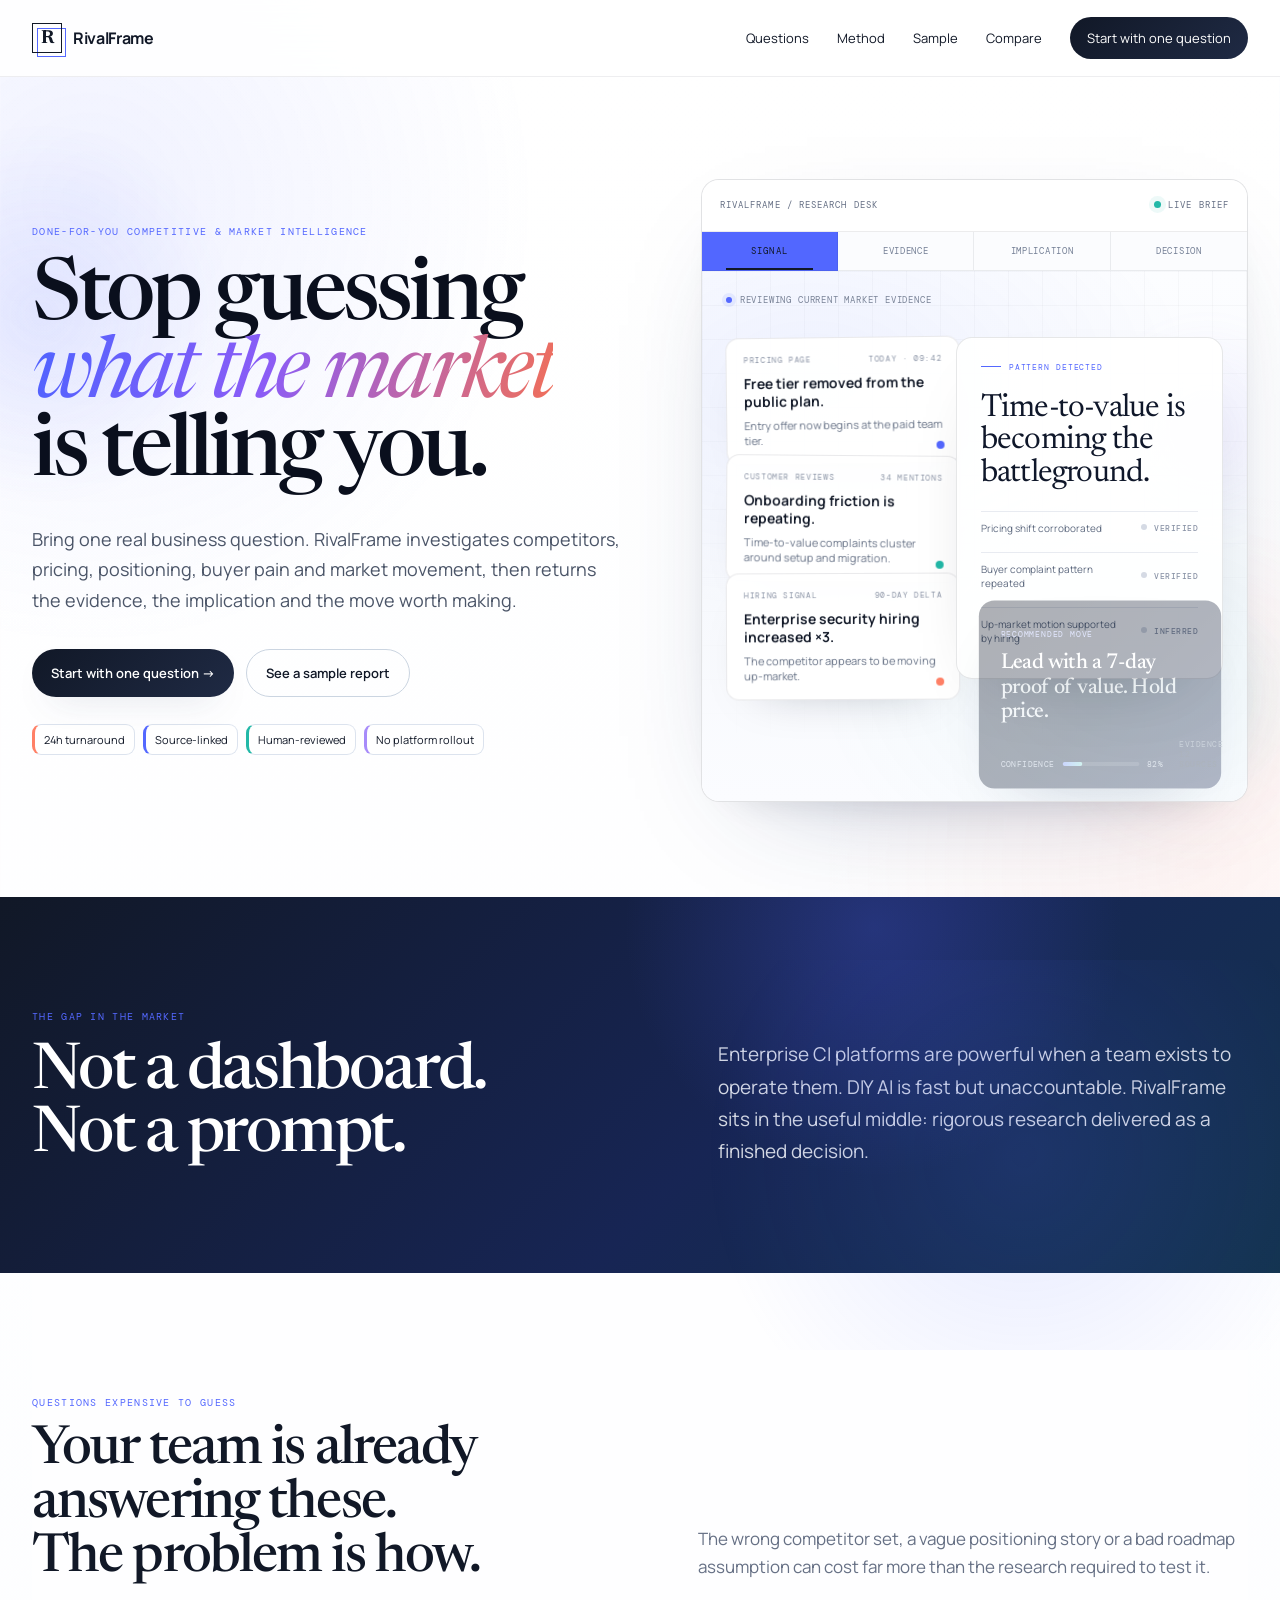
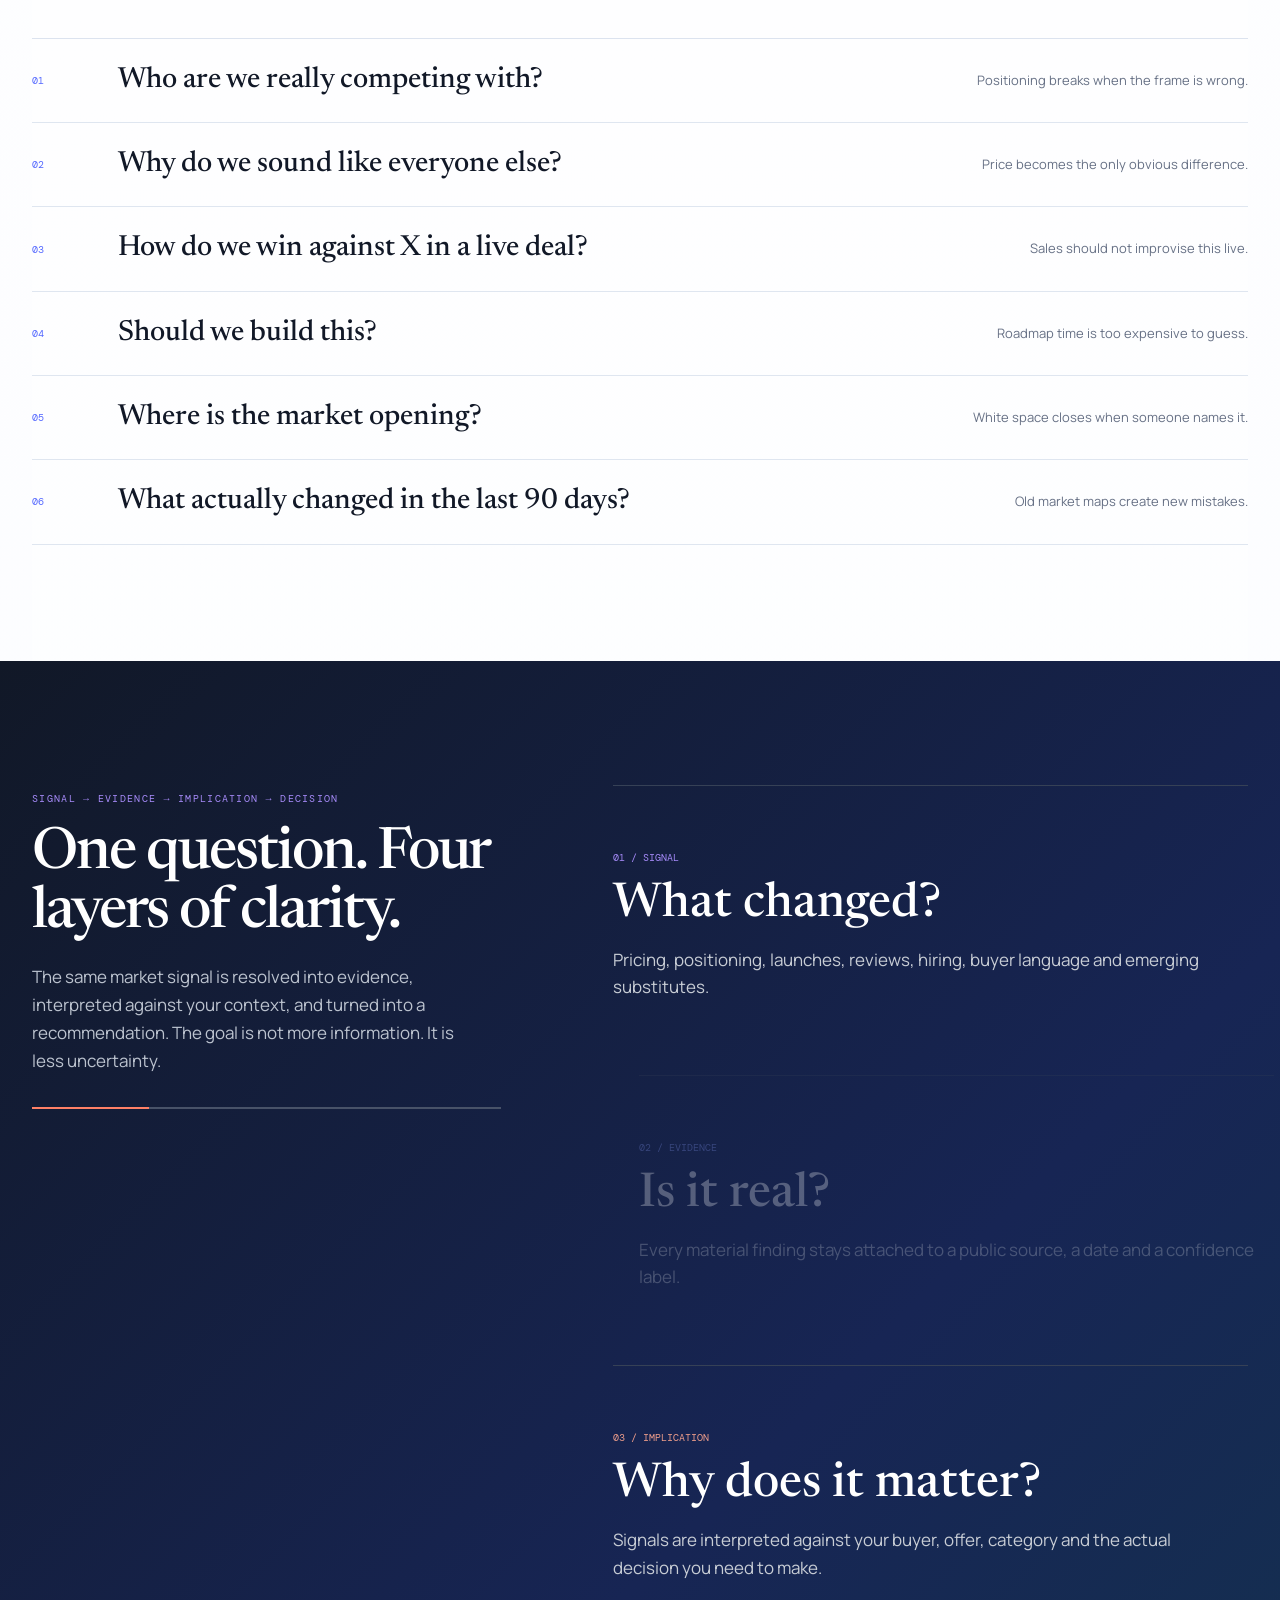
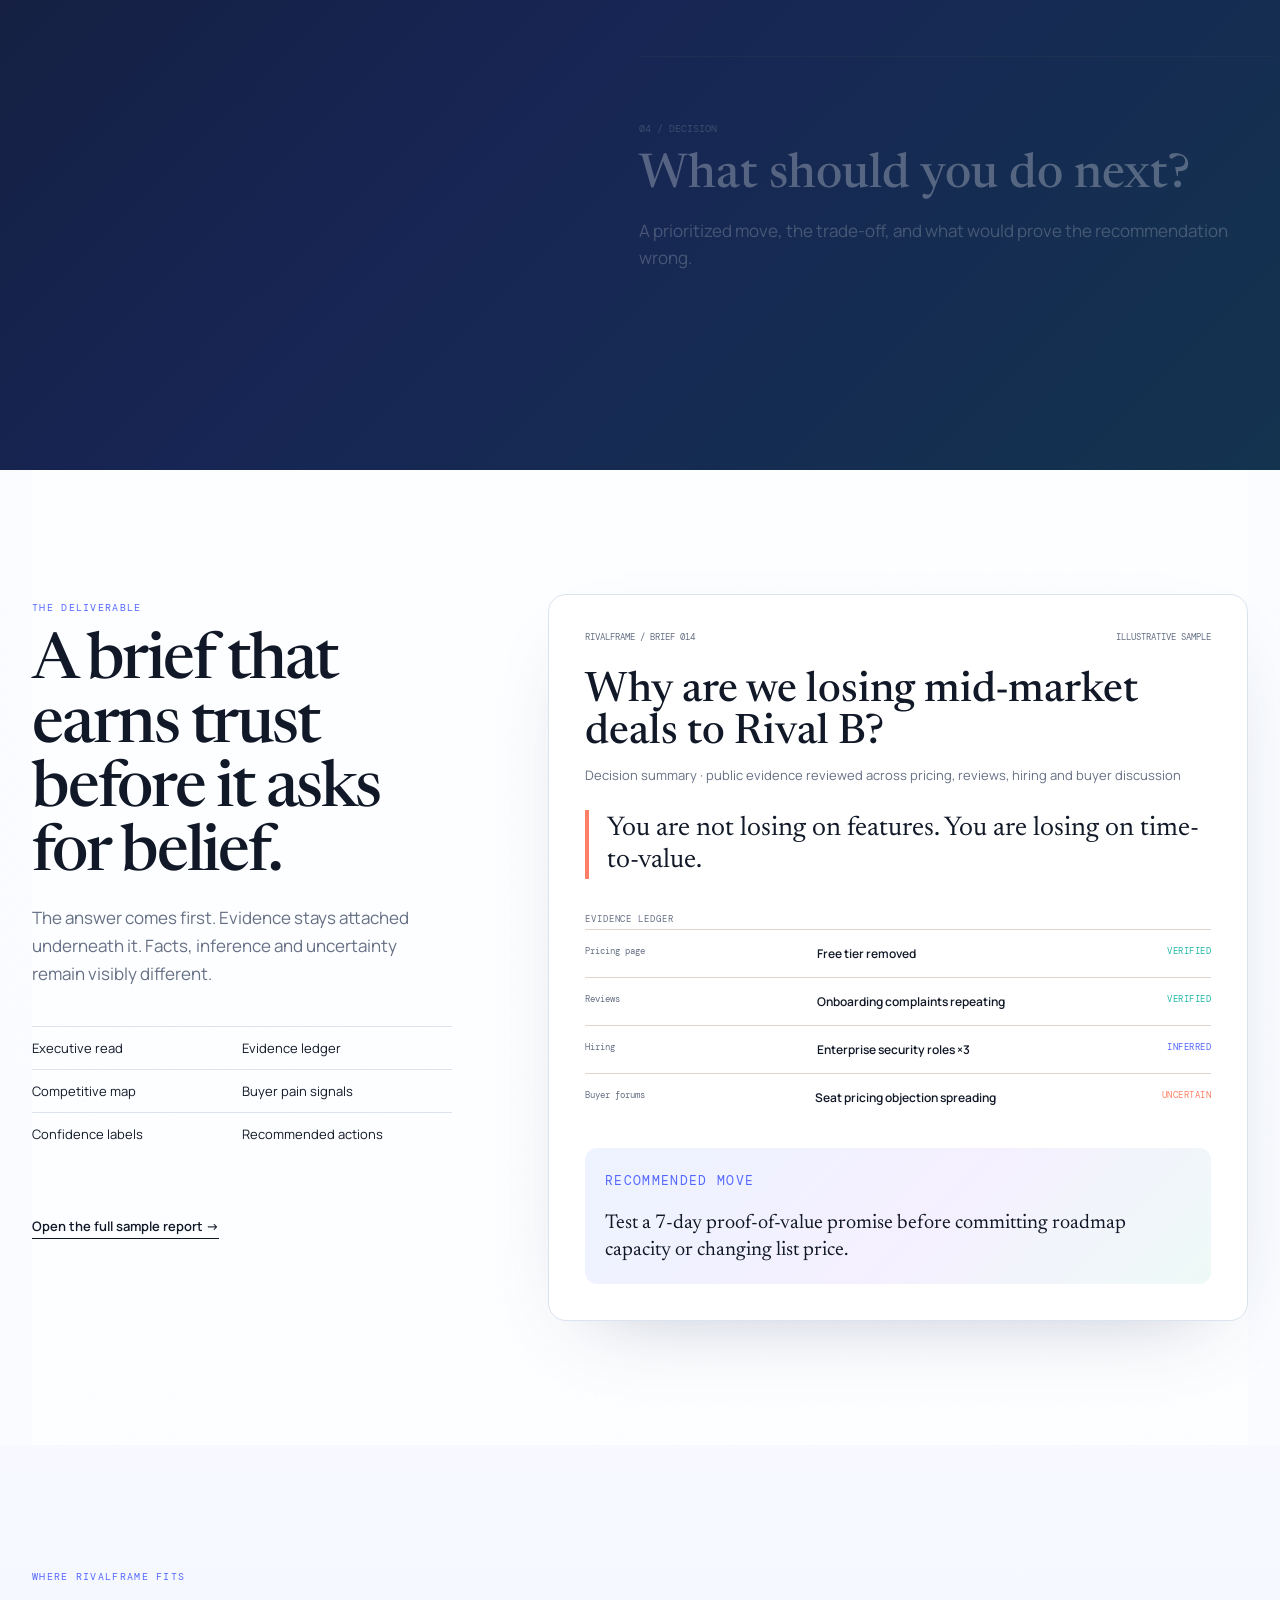
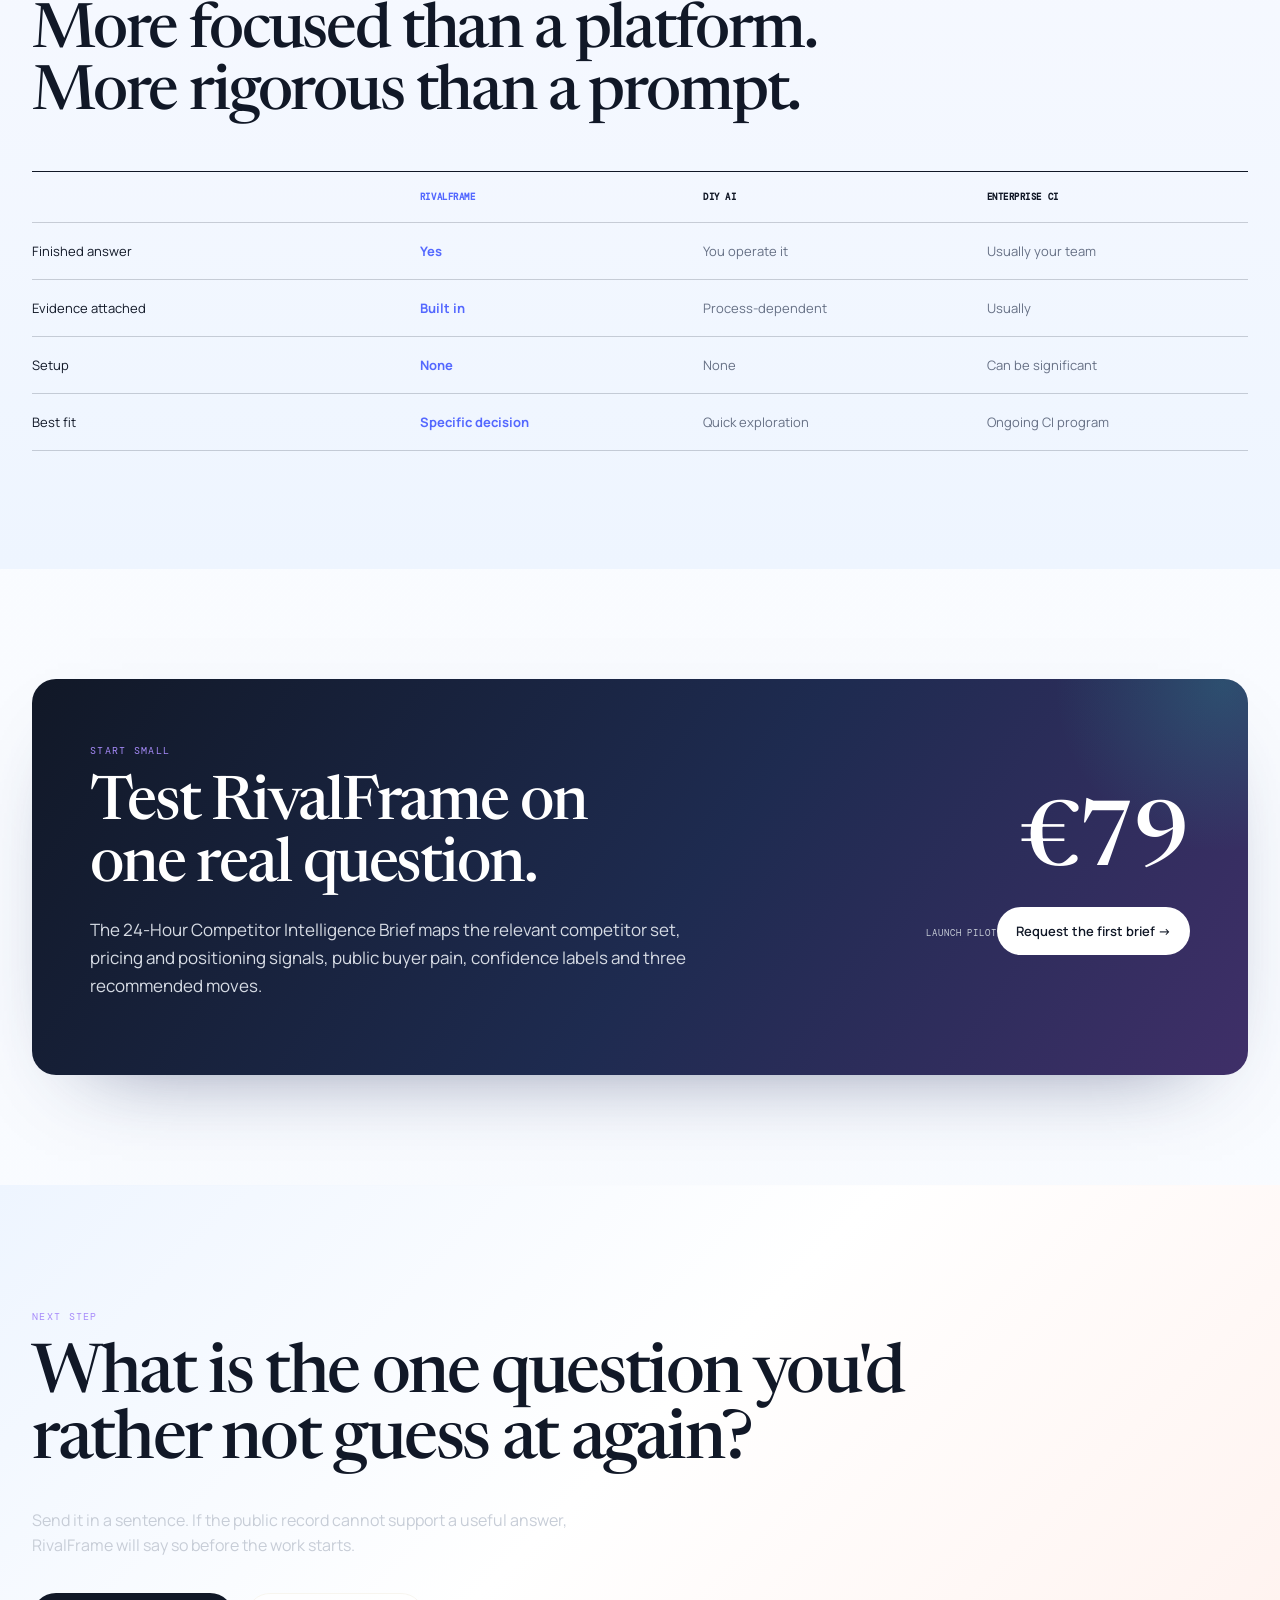
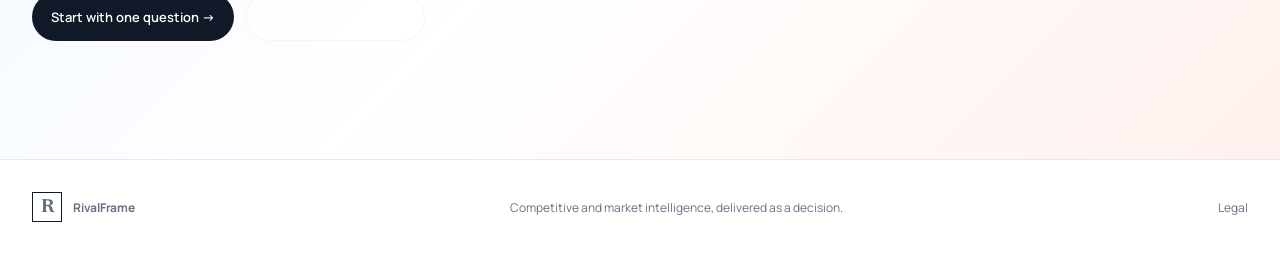
==== commit 6003ee26: "Design: rebuild homepage hero with editorial intelligence motion" ====
--- a/index.html
+++ b/index.html
@@ -5,10 +5,11 @@
 <meta name="viewport" content="width=device-width,initial-scale=1">
 <title>RivalFrame — Competitive intelligence, delivered as a decision</title>
 <meta name="description" content="Bring one real business question. RivalFrame investigates competitors, pricing, positioning, buyer pain and market shifts, then returns a source-linked brief with the next move worth making.">
-<meta name="theme-color" content="#f3efe8">
+<meta name="theme-color" content="#fbfcff">
 <link rel="canonical" href="https://rivalframe.com/">
 <link rel="icon" href="favicon.svg" type="image/svg+xml">
 <link rel="stylesheet" href="v2.css">
+<link rel="stylesheet" href="premium.css">
 </head>
 <body>
 <div class="v2-progress" aria-hidden="true"></div>
@@ -22,25 +23,45 @@
     <div class="hero-actions"><a class="btn dark" href="contact.html">Start with one question →</a><a class="btn line" href="sample.html">See a sample report</a></div>
     <div class="trust-line"><span>24h turnaround</span><span>Source-linked</span><span>Human-reviewed</span><span>No platform rollout</span></div>
   </div>
-  <div class="hero-intel" data-stage="0" data-reveal>
-    <div class="intel-top"><span>RivalFrame / live intelligence frame</span><span class="live-dot">working file</span></div>
+  <div class="hero-intel editorial-intel" data-stage="0" data-reveal>
+    <div class="intel-top"><span>RivalFrame / research desk</span><span class="live-dot">live brief</span></div>
     <div class="intel-stage-labels"><button data-stage-btn="0" class="active">Signal</button><button data-stage-btn="1">Evidence</button><button data-stage-btn="2">Implication</button><button data-stage-btn="3">Decision</button></div>
-    <div class="intel-canvas">
-      <div class="scanline"></div>
-      <div class="signal-note s1"><small>pricing page</small><b>Free tier removed</b></div>
-      <div class="signal-note s2"><small>reviews</small><b>Onboarding friction ↑</b></div>
-      <div class="signal-note s3"><small>hiring</small><b>Enterprise security ×3</b></div>
-      <div class="signal-note s4"><small>buyer forums</small><b>Seat pricing objection</b></div>
-      <svg class="network" viewBox="0 0 700 430" aria-hidden="true">
-        <path class="path" d="M120 120 C260 80, 330 120, 430 170"/>
-        <path class="path" d="M140 300 C260 270, 340 250, 430 170"/>
-        <path class="path" d="M540 85 C520 130, 500 145, 430 170"/>
-        <path class="path" d="M570 330 C520 270, 500 230, 430 170"/>
-        <circle class="node" cx="120" cy="120" r="11"/><circle class="node" cx="140" cy="300" r="11"/><circle class="node" cx="540" cy="85" r="11"/><circle class="node" cx="570" cy="330" r="11"/><circle class="node core" cx="430" cy="170" r="18"/>
-        <path class="decision-vector" d="M430 170 C470 220, 500 250, 600 215"/>
-      </svg>
-      <div class="confidence"><span>Confidence</span><i><b></b></i><strong>82%</strong></div>
-      <div class="decision-card"><small>Recommended move</small><p>Reposition the trial around a 7-day proof of value. Hold price.</p></div>
+    <div class="editorial-canvas">
+      <div class="desk-status"><i></i><span>Reviewing current market evidence</span></div>
+      <div class="source-stack" aria-label="Example evidence sources">
+        <article class="source-card">
+          <small><span>Pricing page</span><span>Today · 09:42</span></small>
+          <strong>Free tier removed from the public plan.</strong>
+          <p>Entry offer now begins at the paid team tier.</p>
+          <span class="source-mark" aria-hidden="true"></span>
+        </article>
+        <article class="source-card">
+          <small><span>Customer reviews</span><span>34 mentions</span></small>
+          <strong>Onboarding friction is repeating.</strong>
+          <p>Time-to-value complaints cluster around setup and migration.</p>
+          <span class="source-mark" aria-hidden="true"></span>
+        </article>
+        <article class="source-card">
+          <small><span>Hiring signal</span><span>90-day delta</span></small>
+          <strong>Enterprise security hiring increased ×3.</strong>
+          <p>The competitor appears to be moving up-market.</p>
+          <span class="source-mark" aria-hidden="true"></span>
+        </article>
+      </div>
+      <section class="focus-sheet" aria-label="Example analysis">
+        <div class="focus-kicker">Pattern detected</div>
+        <div class="focus-title">Time-to-value is becoming the battleground.</div>
+        <div class="evidence-list">
+          <div class="evidence-row"><span>Pricing shift corroborated</span><b>Verified</b></div>
+          <div class="evidence-row"><span>Buyer complaint pattern repeated</span><b>Verified</b></div>
+          <div class="evidence-row"><span>Up-market motion supported by hiring</span><b>Inferred</b></div>
+        </div>
+      </section>
+      <section class="decision-panel" aria-label="Example recommendation">
+        <small>Recommended move</small>
+        <h4>Lead with a 7-day proof of value. Hold price.</h4>
+        <div class="decision-meta"><div class="confidence-mini"><span>Confidence</span><i><b></b></i><span>82%</span></div><div class="stage-count">Evidence <strong>12 sources</strong></div></div>
+      </section>
     </div>
   </div>
 </section>
@@ -74,5 +95,6 @@
 </main>
 <footer class="v2-footer"><div class="v2-wrap"><a class="v2-brand" href="#top"><span class="brand-frame">R</span><span>RivalFrame</span></a><span>Competitive and market intelligence, delivered as a decision.</span><a href="legal.html">Legal</a></div></footer>
 <script src="v2.js"></script>
+<script src="premium.js"></script>
 </body>
 </html>
--- a/premium.css
+++ b/premium.css
@@ -0,0 +1,166 @@
+:root{
+  --paper:#fbfcff;
+  --paper2:#f3f6ff;
+  --ink:#0b1020;
+  --muted:#667085;
+  --hair:#dfe4ee;
+  --cobalt:#4f6cff;
+  --coral:#ff8a65;
+  --teal:#54c7bd;
+  --lav:#9b8cff;
+  --white:#ffffff;
+  --soft:#f5f7fb;
+  --darkline:#27314a;
+}
+body{
+  background:
+    radial-gradient(900px 520px at 78% 2%,rgba(79,108,255,.10),transparent 62%),
+    radial-gradient(760px 480px at 12% 18%,rgba(84,199,189,.08),transparent 64%),
+    var(--paper);
+}
+.v2-nav{background:rgba(251,252,255,.82);border-color:rgba(11,16,32,.08)}
+body.is-scrolled .v2-nav{background:rgba(251,252,255,.92)}
+.hero{position:relative;isolation:isolate;overflow:visible}
+.hero:before,.hero:after{content:"";position:absolute;border-radius:999px;filter:blur(22px);pointer-events:none;z-index:-1;opacity:.65}
+.hero:before{width:380px;height:380px;right:21%;top:4%;background:radial-gradient(circle,rgba(79,108,255,.14),rgba(155,140,255,.03) 62%,transparent 72%);animation:ambientFloatA 12s ease-in-out infinite}
+.hero:after{width:300px;height:300px;right:-2%;bottom:7%;background:radial-gradient(circle,rgba(84,199,189,.11),rgba(255,138,101,.025) 65%,transparent 74%);animation:ambientFloatB 15s ease-in-out infinite}
+.hero h1{color:#0a0f1d}
+.hero h1 em{color:var(--cobalt)}
+.hero-copy>p{color:#4f5b70}
+.trust-line span{background:rgba(255,255,255,.74);border-left-color:rgba(79,108,255,.72);box-shadow:0 8px 28px rgba(17,24,39,.04)}
+
+/* Hero intelligence object — deliberately not a network graph. */
+.hero-intel.editorial-intel{
+  border:1px solid rgba(13,20,36,.12);
+  border-radius:18px;
+  overflow:hidden;
+  background:rgba(255,255,255,.78);
+  box-shadow:0 40px 120px -64px rgba(34,53,104,.38),0 18px 50px -38px rgba(11,16,32,.25);
+  backdrop-filter:blur(18px);
+  transform:translateZ(0);
+}
+.editorial-intel .intel-top{background:rgba(255,255,255,.72);border-color:rgba(13,20,36,.08);height:52px;padding:0 18px}
+.editorial-intel .live-dot:before{box-shadow:0 0 0 5px rgba(84,199,189,.10)}
+.editorial-intel .intel-stage-labels{background:rgba(250,251,254,.72)}
+.editorial-intel .intel-stage-labels button{border-color:rgba(13,20,36,.07);padding:13px 8px;color:#758096;background:transparent;position:relative;overflow:hidden}
+.editorial-intel .intel-stage-labels button:after{content:"";position:absolute;left:18%;right:18%;bottom:0;height:2px;background:currentColor;transform:scaleX(0);transition:transform .42s cubic-bezier(.2,.7,.2,1)}
+.editorial-intel .intel-stage-labels button.active{background:transparent;color:var(--ink)}
+.editorial-intel .intel-stage-labels button.active:after{transform:scaleX(1)}
+.editorial-canvas{
+  --mx:0;
+  --my:0;
+  position:relative;
+  min-height:530px;
+  overflow:hidden;
+  background:
+    radial-gradient(580px 360px at 20% 20%,rgba(79,108,255,.075),transparent 66%),
+    radial-gradient(480px 340px at 80% 76%,rgba(84,199,189,.06),transparent 68%),
+    linear-gradient(180deg,#fcfdff,#f7f9fd 62%,#fbfcff);
+  transition:background .8s ease;
+}
+.editorial-canvas:before{content:"";position:absolute;inset:0;background-image:linear-gradient(rgba(16,24,40,.035) 1px,transparent 1px),linear-gradient(90deg,rgba(16,24,40,.035) 1px,transparent 1px);background-size:34px 34px;mask-image:linear-gradient(to bottom,rgba(0,0,0,.78),transparent 94%)}
+.editorial-canvas:after{content:"";position:absolute;width:240px;height:240px;right:-80px;top:40px;border-radius:50%;background:radial-gradient(circle,rgba(155,140,255,.10),transparent 68%);filter:blur(10px);animation:canvasGlow 12s ease-in-out infinite}
+.desk-status{position:absolute;left:24px;top:23px;display:flex;align-items:center;gap:8px;font-family:'DM Mono',monospace;font-size:9px;letter-spacing:.09em;text-transform:uppercase;color:#7a8498;z-index:4}
+.desk-status i{width:6px;height:6px;border-radius:50%;background:var(--cobalt);box-shadow:0 0 0 4px rgba(79,108,255,.10);animation:pulseSoft 2.2s ease-in-out infinite}
+.source-stack{position:absolute;left:24px;top:66px;width:43%;height:390px;z-index:3;transform:translate(calc(var(--mx) * -3px),calc(var(--my) * -3px));transition:transform .2s ease-out}
+.source-card{position:absolute;left:0;width:100%;min-height:102px;padding:16px 17px 15px;border:1px solid rgba(13,20,36,.09);border-radius:13px;background:rgba(255,255,255,.94);box-shadow:0 20px 50px -36px rgba(13,20,36,.34);transition:transform .75s cubic-bezier(.2,.72,.2,1),opacity .55s ease,filter .55s ease,border-color .4s ease,box-shadow .4s ease;will-change:transform,opacity}
+.source-card:nth-child(1){top:0;transform:translateY(0) rotate(-.7deg)}
+.source-card:nth-child(2){top:118px;transform:translateY(0) rotate(.45deg)}
+.source-card:nth-child(3){top:236px;transform:translateY(0) rotate(-.25deg)}
+.source-card small{display:flex;justify-content:space-between;gap:12px;font-family:'DM Mono';font-size:8px;text-transform:uppercase;letter-spacing:.08em;color:#8b94a6;margin-bottom:10px}
+.source-card strong{display:block;font-family:Manrope,sans-serif;font-size:14px;line-height:1.28;color:#111827;font-weight:650}
+.source-card p{margin:7px 0 0;font-size:11px;line-height:1.42;color:#687387}
+.source-card .source-mark{position:absolute;right:15px;bottom:13px;width:8px;height:8px;border-radius:50%;background:#d7dce7;transition:.55s ease}
+.source-card:nth-child(1) .source-mark{background:var(--cobalt)}
+.source-card:nth-child(2) .source-mark{background:var(--teal)}
+.source-card:nth-child(3) .source-mark{background:var(--coral)}
+.focus-sheet{position:absolute;right:24px;top:66px;width:49%;min-height:294px;padding:24px;border:1px solid rgba(13,20,36,.1);border-radius:16px;background:rgba(255,255,255,.92);box-shadow:0 30px 80px -50px rgba(13,20,36,.38);z-index:4;transform:translate(calc(var(--mx) * 4px),calc(var(--my) * 4px));transition:transform .2s ease-out,box-shadow .65s ease,border-color .65s ease}
+.focus-kicker{font-family:'DM Mono';font-size:8px;text-transform:uppercase;letter-spacing:.11em;color:var(--cobalt);display:flex;align-items:center;gap:8px}
+.focus-kicker:before{content:"";width:20px;height:1px;background:currentColor}
+.focus-title{font-family:Newsreader,serif;font-size:32px;line-height:1.02;letter-spacing:-.025em;margin:20px 0 22px;color:#0f172a;transition:opacity .4s ease,transform .45s ease}
+.evidence-list{display:grid;gap:8px}
+.evidence-row{display:grid;grid-template-columns:1fr auto;gap:14px;align-items:center;padding:9px 0;border-top:1px solid #e8ebf1;font-size:10px;color:#5f6b80}
+.evidence-row b{font-family:'DM Mono';font-size:8px;text-transform:uppercase;letter-spacing:.06em;color:#8a94a7;font-weight:500}
+.evidence-row b:before{content:"";display:inline-block;width:6px;height:6px;border-radius:50%;background:#d5dae4;margin-right:7px;vertical-align:1px;transition:.45s ease}
+.decision-panel{position:absolute;right:24px;left:50.5%;bottom:24px;min-height:148px;border-radius:16px;padding:20px 22px;color:white;background:linear-gradient(138deg,#111827 0%,#16223b 54%,#25315a 100%);box-shadow:0 28px 68px -36px rgba(25,39,79,.65);z-index:5;opacity:.34;transform:translateY(13px) scale(.985);transition:opacity .65s ease,transform .65s cubic-bezier(.2,.72,.2,1),box-shadow .65s ease}
+.decision-panel small{font-family:'DM Mono';font-size:8px;text-transform:uppercase;letter-spacing:.11em;color:#aebcff}
+.decision-panel h4{font-family:Newsreader,serif;font-size:22px;line-height:1.12;font-weight:500;margin:10px 0 15px;letter-spacing:-.02em}
+.decision-meta{display:flex;justify-content:space-between;gap:16px;align-items:end;font-size:9px;color:#bac2d2}
+.confidence-mini{display:flex;align-items:center;gap:8px;font-family:'DM Mono';font-size:8px;text-transform:uppercase;letter-spacing:.06em}
+.confidence-mini i{display:block;width:78px;height:4px;border-radius:10px;background:rgba(255,255,255,.14);overflow:hidden}
+.confidence-mini i b{display:block;height:100%;width:26%;border-radius:10px;background:linear-gradient(90deg,#7a8dff,#8ce4d7);transition:width .8s cubic-bezier(.2,.72,.2,1)}
+.stage-count{font-family:'DM Mono';font-size:8px;text-transform:uppercase;letter-spacing:.08em;color:#7b8699}
+.stage-count strong{color:#222c40;font-weight:500}
+
+/* Each stage tells a readable story rather than simply changing colours. */
+.editorial-intel[data-stage="0"] .source-card:nth-child(1){animation:sourceBreath 4.2s ease-in-out infinite}
+.editorial-intel[data-stage="0"] .source-card:nth-child(2){animation:sourceBreath 4.2s .7s ease-in-out infinite}
+.editorial-intel[data-stage="0"] .source-card:nth-child(3){animation:sourceBreath 4.2s 1.4s ease-in-out infinite}
+.editorial-intel[data-stage="1"] .source-card{border-color:rgba(79,108,255,.20);box-shadow:0 24px 60px -40px rgba(79,108,255,.38)}
+.editorial-intel[data-stage="1"] .source-card:nth-child(1){transform:translateY(8px) rotate(-.25deg)}
+.editorial-intel[data-stage="1"] .source-card:nth-child(2){transform:translateY(-2px) rotate(.12deg)}
+.editorial-intel[data-stage="1"] .source-card:nth-child(3){transform:translateY(-12px) rotate(0deg)}
+.editorial-intel[data-stage="1"] .evidence-row b:before{background:var(--teal);box-shadow:0 0 0 4px rgba(84,199,189,.08)}
+.editorial-intel[data-stage="1"] .focus-sheet{border-color:rgba(79,108,255,.18);box-shadow:0 34px 90px -48px rgba(79,108,255,.28)}
+.editorial-intel[data-stage="2"] .source-card{opacity:.55;filter:saturate(.7)}
+.editorial-intel[data-stage="2"] .source-card:nth-child(1){transform:translateY(18px) scale(.97)}
+.editorial-intel[data-stage="2"] .source-card:nth-child(2){transform:translateY(-2px) scale(.97)}
+.editorial-intel[data-stage="2"] .source-card:nth-child(3){transform:translateY(-22px) scale(.97)}
+.editorial-intel[data-stage="2"] .focus-sheet{transform:translate(calc(var(--mx) * 4px),calc(var(--my) * 4px)) scale(1.015);border-color:rgba(155,140,255,.22);box-shadow:0 38px 100px -50px rgba(111,94,234,.34)}
+.editorial-intel[data-stage="2"] .focus-title{transform:translateY(-2px)}
+.editorial-intel[data-stage="2"] .focus-kicker{color:#715fe1}
+.editorial-intel[data-stage="3"] .source-card{opacity:.30;filter:grayscale(.18) saturate(.65)}
+.editorial-intel[data-stage="3"] .focus-sheet{opacity:.82;transform:translate(calc(var(--mx) * 2px),calc(var(--my) * 2px)) scale(.985)}
+.editorial-intel[data-stage="3"] .decision-panel{opacity:1;transform:none;box-shadow:0 34px 90px -36px rgba(25,39,79,.75)}
+.editorial-intel[data-stage="3"] .confidence-mini i b{width:82%}
+.editorial-intel[data-stage="3"] .stage-count strong{color:#9ee6dd}
+
+.statement,.method{background:linear-gradient(145deg,#0c1220 0%,#10192d 58%,#131b32 100%)}
+.statement{position:relative;overflow:hidden}
+.statement:after,.method:after{content:"";position:absolute;inset:auto -12% -50% 48%;height:390px;background:radial-gradient(circle,rgba(79,108,255,.14),transparent 70%);pointer-events:none}
+.questions,.deliverable{background:rgba(255,255,255,.46)}
+.question-row:hover{background:rgba(255,255,255,.72)}
+.report-sheet{border-radius:14px;border-color:#e4e8f0;transform:rotate(.25deg);box-shadow:0 32px 90px -48px rgba(29,43,80,.30)}
+.report-action{border-radius:10px;background:linear-gradient(135deg,#f1f4ff,#f5f8fb)}
+.compare{background:linear-gradient(180deg,#f4f7fb,#eef3f9)}
+.offer{border-radius:20px;background:linear-gradient(135deg,#111827,#17233d 58%,#1b2b4c);box-shadow:0 35px 90px -50px rgba(26,39,79,.50)}
+.closing{background:linear-gradient(145deg,#dfe8ff 0%,#eeeaff 43%,#e7f6f2 100%)}
+.btn,.nav-cta{border-radius:999px}
+.btn.dark,.nav-cta{background:#0d1424;box-shadow:0 14px 30px -20px rgba(13,20,36,.78)}
+.btn.line{border-color:rgba(13,20,36,.22);background:rgba(255,255,255,.48)}
+.btn.line:hover{background:#fff;border-color:rgba(13,20,36,.34)}
+.mobile-brief-cta{border-radius:15px!important;background:rgba(12,18,32,.94)!important}
+
+@keyframes ambientFloatA{0%,100%{transform:translate3d(0,0,0) scale(1)}50%{transform:translate3d(28px,18px,0) scale(1.06)}}
+@keyframes ambientFloatB{0%,100%{transform:translate3d(0,0,0) scale(1)}50%{transform:translate3d(-20px,-20px,0) scale(1.05)}}
+@keyframes canvasGlow{0%,100%{transform:translate3d(0,0,0) scale(1);opacity:.75}50%{transform:translate3d(-28px,24px,0) scale(1.12);opacity:1}}
+@keyframes pulseSoft{0%,100%{transform:scale(1);opacity:.86}50%{transform:scale(1.28);opacity:1}}
+@keyframes sourceBreath{0%,100%{box-shadow:0 20px 50px -36px rgba(13,20,36,.34)}50%{box-shadow:0 26px 64px -38px rgba(79,108,255,.31)}}
+
+@media(max-width:1050px){
+  .hero-intel.editorial-intel{max-width:760px;margin-inline:auto;width:100%}
+  .editorial-canvas{min-height:500px}
+}
+@media(max-width:700px){
+  body{background:radial-gradient(440px 320px at 86% 1%,rgba(79,108,255,.10),transparent 70%),var(--paper)}
+  .hero:before{width:230px;height:230px;right:-8%;top:7%}
+  .hero:after{display:none}
+  .hero-intel.editorial-intel{border-radius:14px}
+  .editorial-intel .intel-stage-labels button{font-size:7px;padding:11px 4px}
+  .editorial-canvas{min-height:620px}
+  .desk-status{left:16px;top:18px}
+  .source-stack{left:16px;right:16px;top:54px;width:auto;height:294px}
+  .source-card{min-height:82px;padding:12px 13px}
+  .source-card:nth-child(1){top:0}.source-card:nth-child(2){top:92px}.source-card:nth-child(3){top:184px}
+  .source-card strong{font-size:12px}.source-card p{font-size:9px}.source-card small{font-size:7px;margin-bottom:7px}
+  .focus-sheet{left:16px;right:16px;top:357px;width:auto;min-height:152px;padding:16px}
+  .focus-title{font-size:23px;margin:12px 0 14px}
+  .evidence-list{display:none}
+  .decision-panel{left:16px;right:16px;bottom:16px;min-height:96px;padding:14px 16px}
+  .decision-panel h4{font-size:18px;margin:7px 0 10px}
+  .confidence-mini i{width:54px}
+}
+@media(prefers-reduced-motion:reduce){
+  .hero:before,.hero:after,.editorial-canvas:after,.desk-status i,.editorial-intel[data-stage="0"] .source-card{animation:none!important}
+  .source-card,.focus-sheet,.decision-panel,.focus-title{transition:none!important}
+}
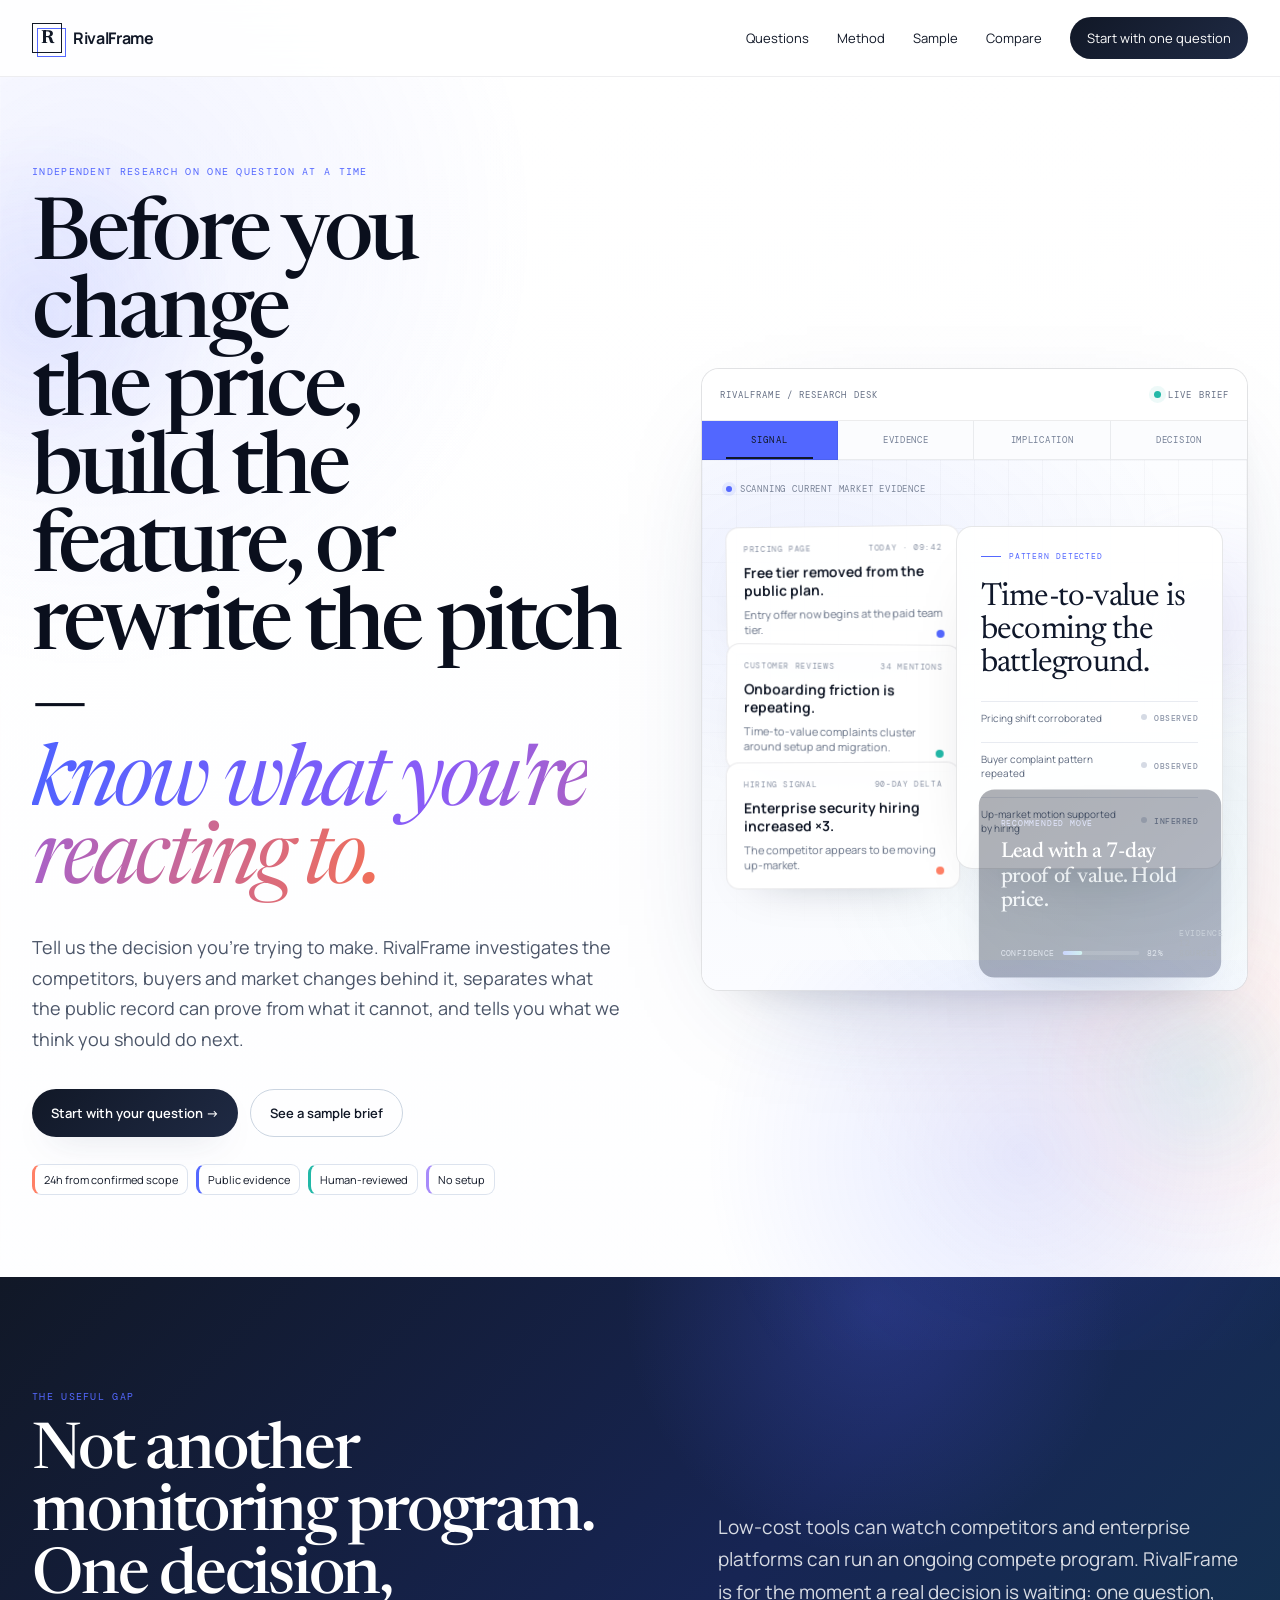
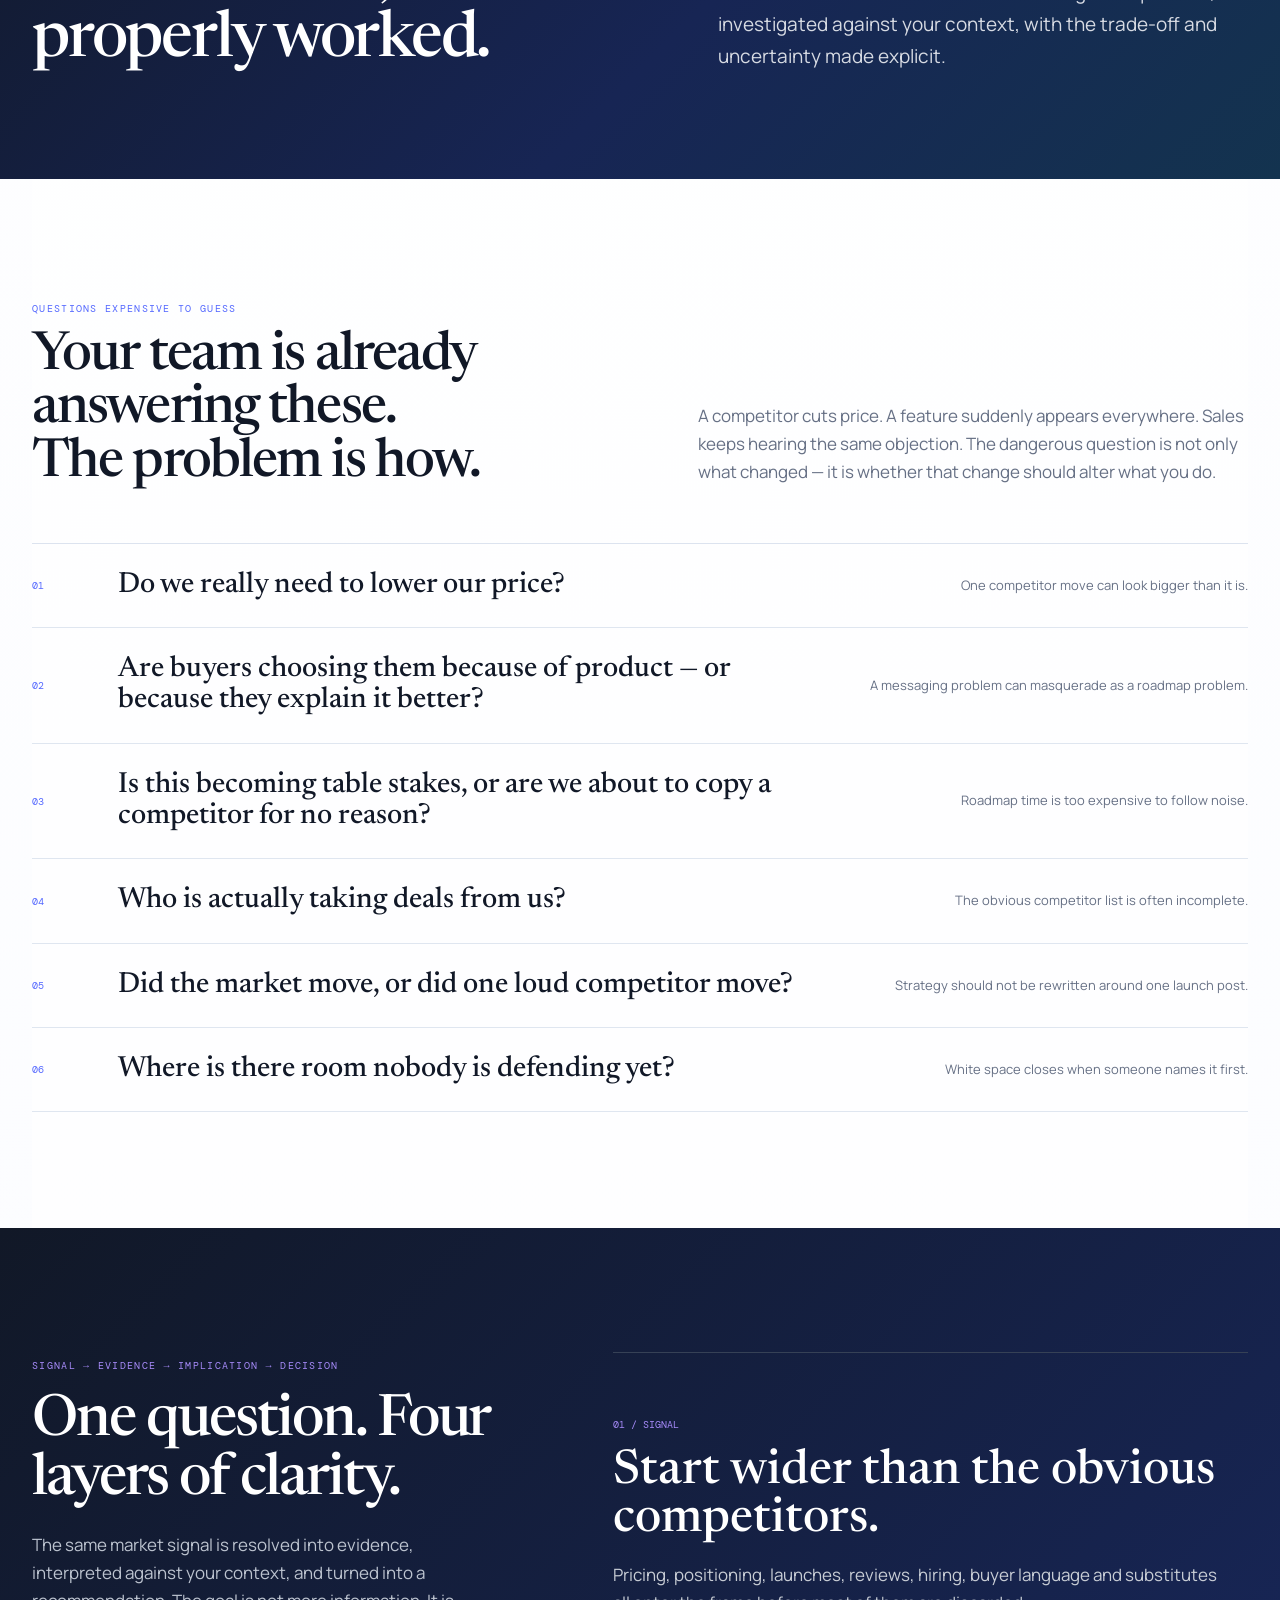
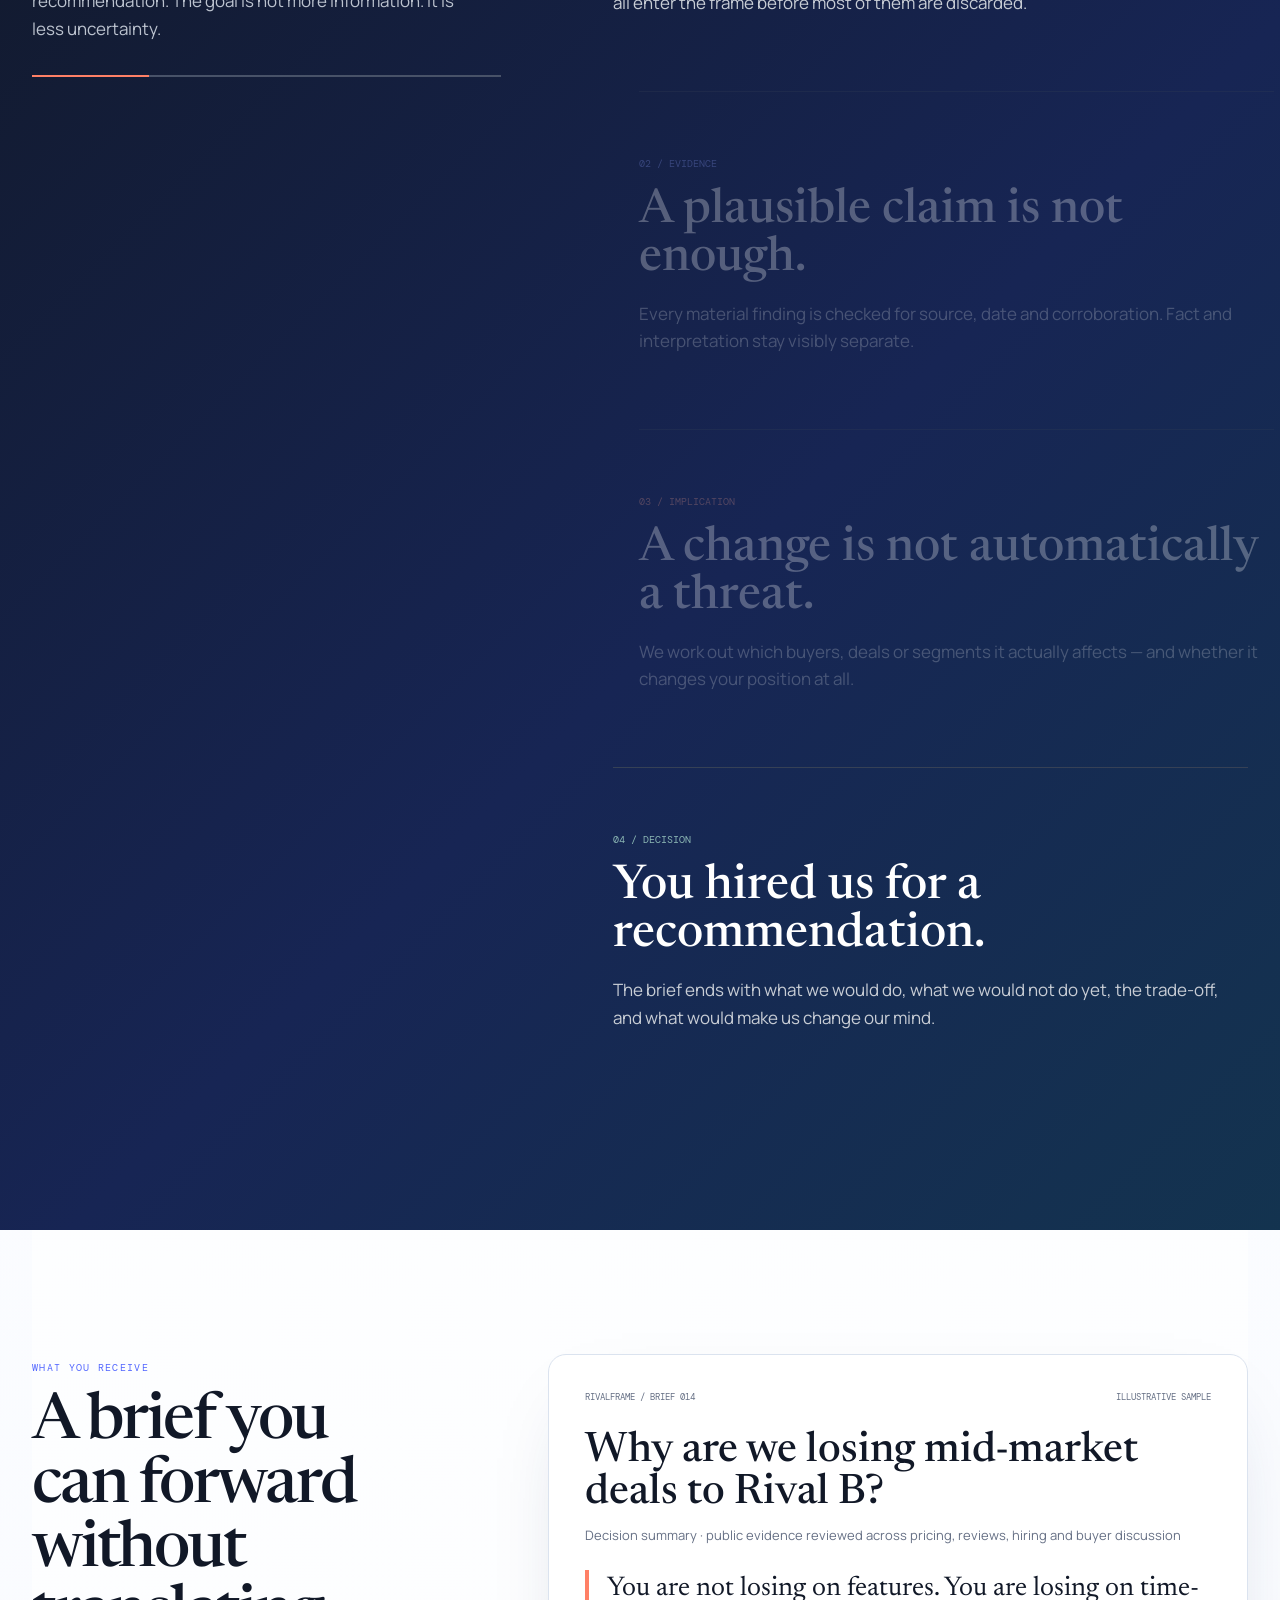
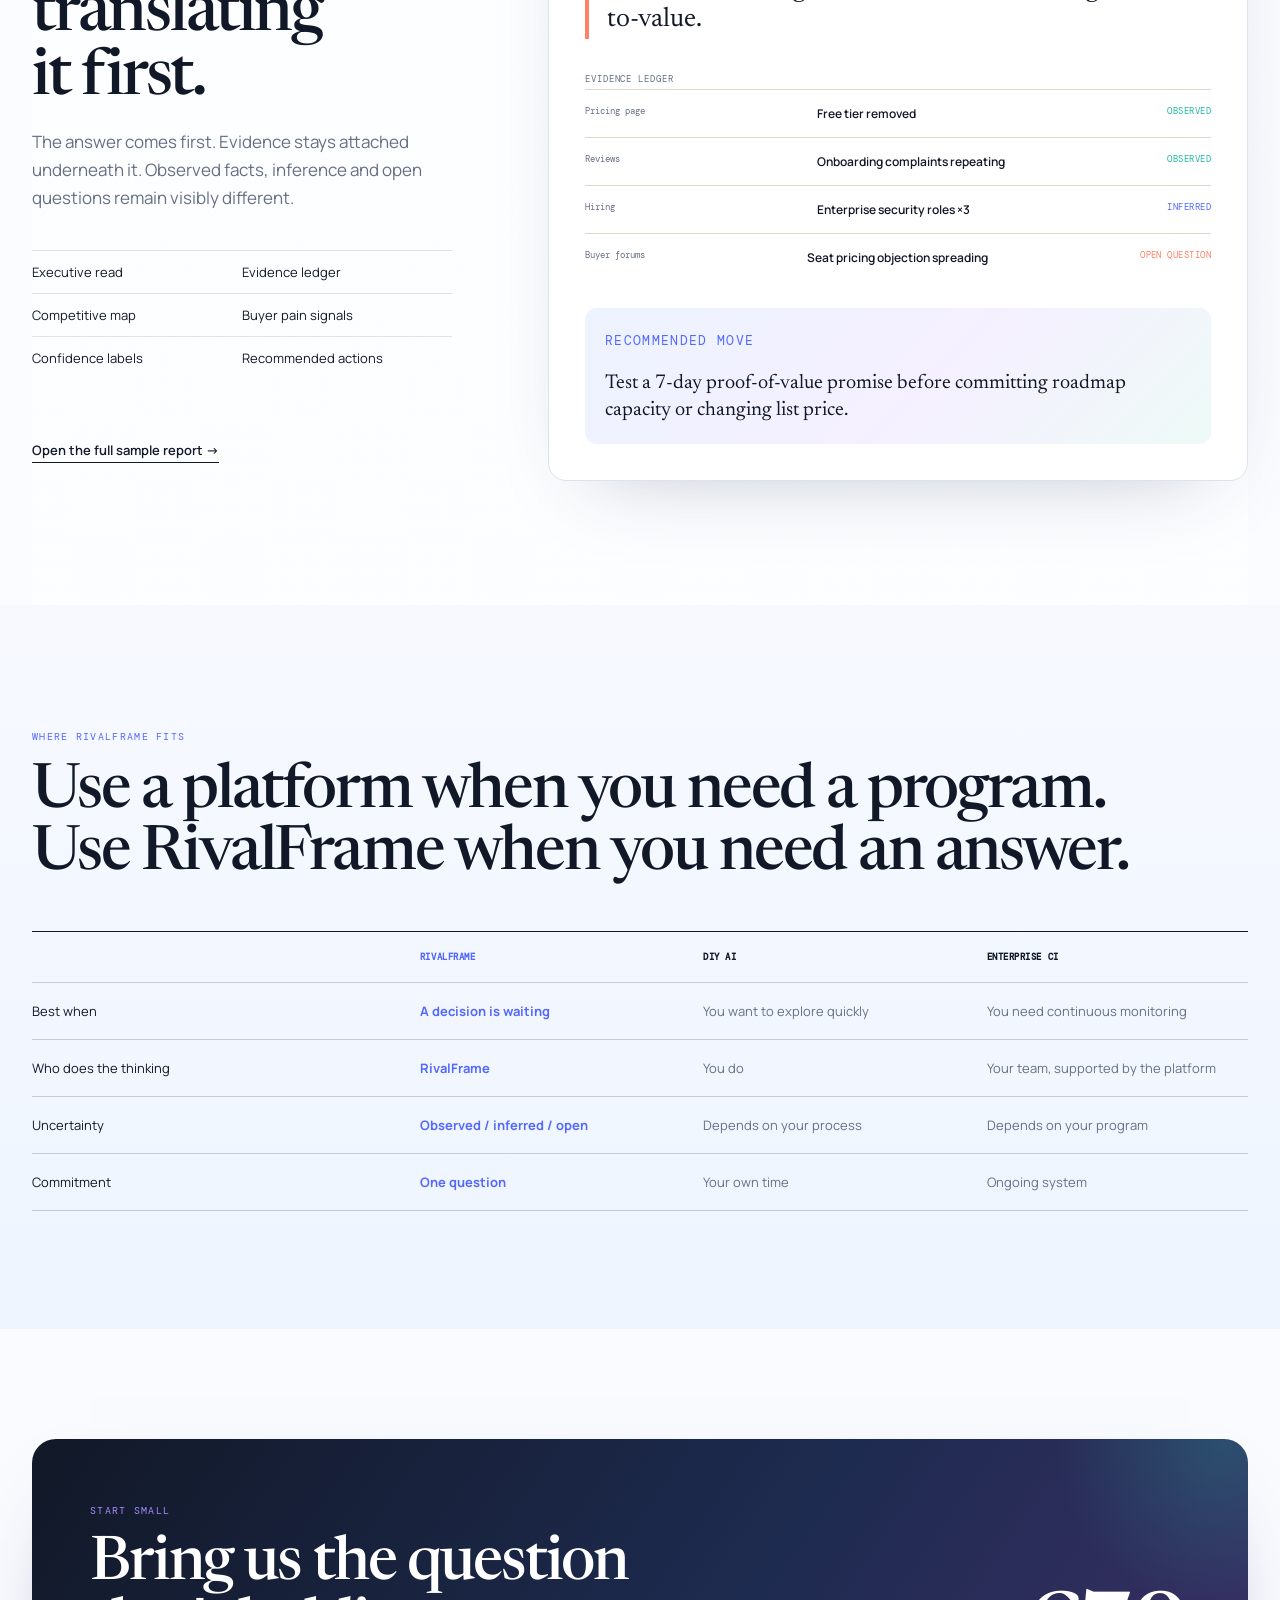
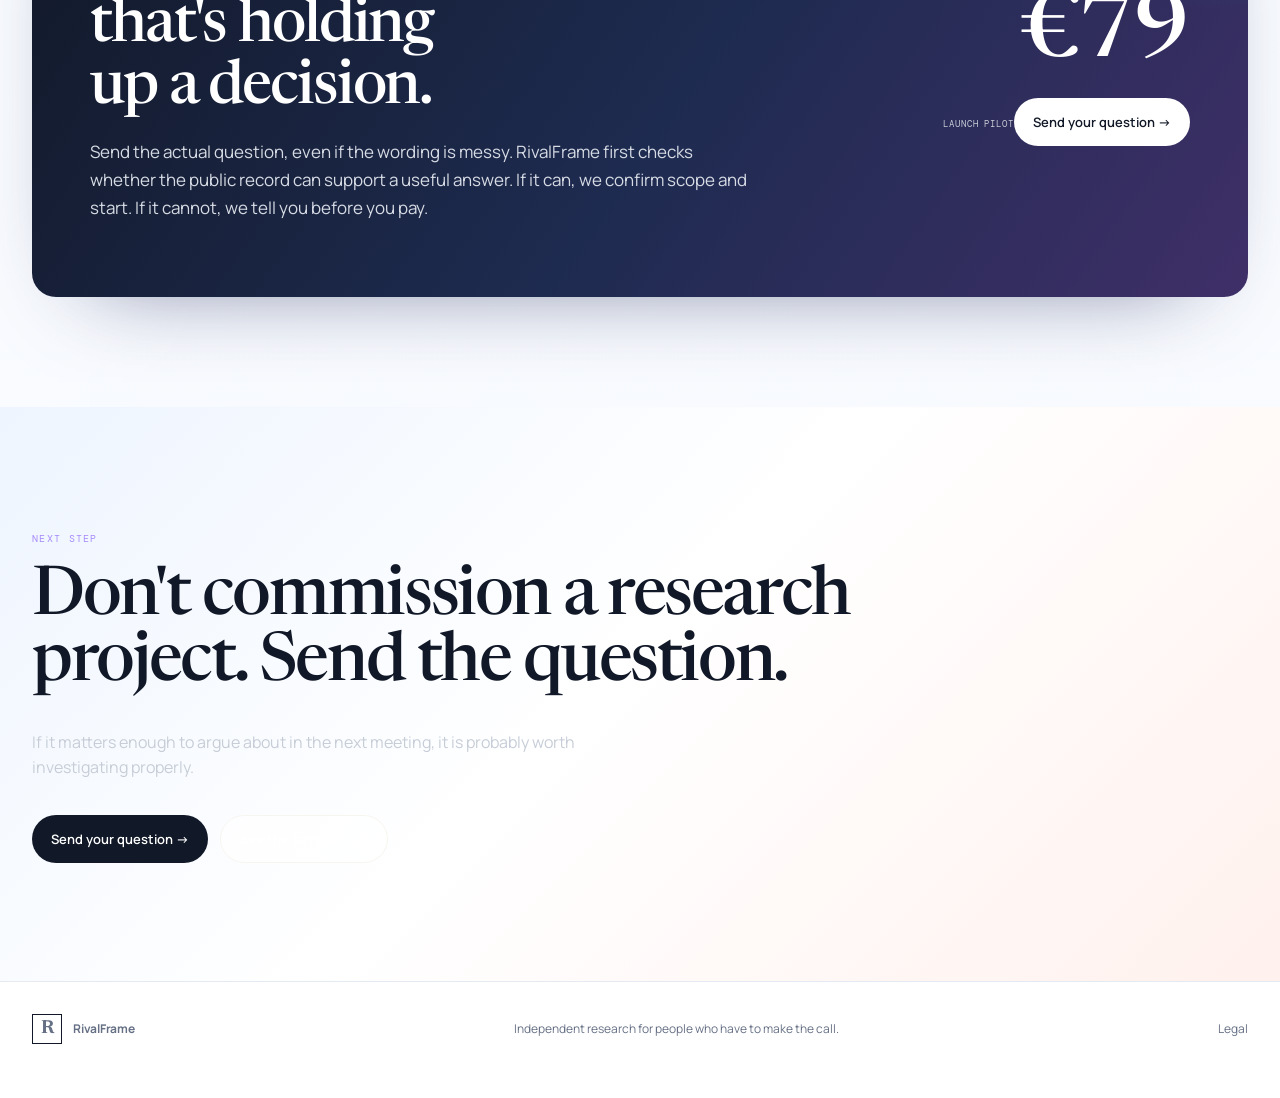
==== commit c8bef736: "Sharpen RivalFrame around one-decision research wedge" ====
--- a/index.html
+++ b/index.html
@@ -17,11 +17,11 @@
 <main>
 <section id="top" class="hero v2-wrap">
   <div class="hero-copy" data-reveal>
-    <div class="eyebrow">Done-for-you competitive & market intelligence</div>
-    <h1>Stop guessing<br><em>what the market</em><br>is telling you.</h1>
-    <p>Bring one real business question. RivalFrame investigates competitors, pricing, positioning, buyer pain and market movement, then returns the evidence, the implication and the move worth making.</p>
-    <div class="hero-actions"><a class="btn dark" href="contact.html">Start with one question →</a><a class="btn line" href="sample.html">See a sample report</a></div>
-    <div class="trust-line"><span>24h turnaround</span><span>Source-linked</span><span>Human-reviewed</span><span>No platform rollout</span></div>
+    <div class="eyebrow">Independent research on one question at a time</div>
+    <h1>Before you change the price,<br>build the feature, or rewrite the pitch —<br><em>know what you're reacting to.</em></h1>
+    <p>Tell us the decision you're trying to make. RivalFrame investigates the competitors, buyers and market changes behind it, separates what the public record can prove from what it cannot, and tells you what we think you should do next.</p>
+    <div class="hero-actions"><a class="btn dark" href="contact.html">Start with your question →</a><a class="btn line" href="sample.html">See a sample brief</a></div>
+    <div class="trust-line"><span>24h from confirmed scope</span><span>Public evidence</span><span>Human-reviewed</span><span>No setup</span></div>
   </div>
   <div class="hero-intel editorial-intel" data-stage="0" data-reveal>
     <div class="intel-top"><span>RivalFrame / research desk</span><span class="live-dot">live brief</span></div>
@@ -52,8 +52,8 @@
         <div class="focus-kicker">Pattern detected</div>
         <div class="focus-title">Time-to-value is becoming the battleground.</div>
         <div class="evidence-list">
-          <div class="evidence-row"><span>Pricing shift corroborated</span><b>Verified</b></div>
-          <div class="evidence-row"><span>Buyer complaint pattern repeated</span><b>Verified</b></div>
+          <div class="evidence-row"><span>Pricing shift corroborated</span><b>Observed</b></div>
+          <div class="evidence-row"><span>Buyer complaint pattern repeated</span><b>Observed</b></div>
           <div class="evidence-row"><span>Up-market motion supported by hiring</span><b>Inferred</b></div>
         </div>
       </section>
@@ -66,34 +66,34 @@
   </div>
 </section>
 
-<section class="statement"><div class="v2-wrap statement-grid" data-reveal><div><span class="eyebrow">The gap in the market</span><h2>Not a dashboard.<br>Not a prompt.</h2></div><p>Enterprise CI platforms are powerful when a team exists to operate them. DIY AI is fast but unaccountable. RivalFrame sits in the useful middle: rigorous research delivered as a finished decision.</p></div></section>
+<section class="statement"><div class="v2-wrap statement-grid" data-reveal><div><span class="eyebrow">The useful gap</span><h2>Not another monitoring program.<br>One decision, properly worked.</h2></div><p>Low-cost tools can watch competitors and enterprise platforms can run an ongoing compete program. RivalFrame is for the moment a real decision is waiting: one question, investigated against your context, with the trade-off and uncertainty made explicit.</p></div></section>
 
 <section id="questions" class="questions v2-wrap">
-  <div class="questions-head" data-reveal><div><span class="eyebrow">Questions expensive to guess</span><h2>Your team is already answering these. The problem is how.</h2></div><p class="questions-intro">The wrong competitor set, a vague positioning story or a bad roadmap assumption can cost far more than the research required to test it.</p></div>
+  <div class="questions-head" data-reveal><div><span class="eyebrow">Questions expensive to guess</span><h2>Your team is already answering these. The problem is how.</h2></div><p class="questions-intro">A competitor cuts price. A feature suddenly appears everywhere. Sales keeps hearing the same objection. The dangerous question is not only what changed — it is whether that change should alter what you do.</p></div>
   <div class="question-ledger" data-reveal>
-    <article class="question-row"><span class="no">01</span><h3>Who are we really competing with?</h3><p>Positioning breaks when the frame is wrong.</p></article>
-    <article class="question-row"><span class="no">02</span><h3>Why do we sound like everyone else?</h3><p>Price becomes the only obvious difference.</p></article>
-    <article class="question-row"><span class="no">03</span><h3>How do we win against X in a live deal?</h3><p>Sales should not improvise this live.</p></article>
-    <article class="question-row"><span class="no">04</span><h3>Should we build this?</h3><p>Roadmap time is too expensive to guess.</p></article>
-    <article class="question-row"><span class="no">05</span><h3>Where is the market opening?</h3><p>White space closes when someone names it.</p></article>
-    <article class="question-row"><span class="no">06</span><h3>What actually changed in the last 90 days?</h3><p>Old market maps create new mistakes.</p></article>
+    <article class="question-row"><span class="no">01</span><h3>Do we really need to lower our price?</h3><p>One competitor move can look bigger than it is.</p></article>
+    <article class="question-row"><span class="no">02</span><h3>Are buyers choosing them because of product — or because they explain it better?</h3><p>A messaging problem can masquerade as a roadmap problem.</p></article>
+    <article class="question-row"><span class="no">03</span><h3>Is this becoming table stakes, or are we about to copy a competitor for no reason?</h3><p>Roadmap time is too expensive to follow noise.</p></article>
+    <article class="question-row"><span class="no">04</span><h3>Who is actually taking deals from us?</h3><p>The obvious competitor list is often incomplete.</p></article>
+    <article class="question-row"><span class="no">05</span><h3>Did the market move, or did one loud competitor move?</h3><p>Strategy should not be rewritten around one launch post.</p></article>
+    <article class="question-row"><span class="no">06</span><h3>Where is there room nobody is defending yet?</h3><p>White space closes when someone names it first.</p></article>
   </div>
 </section>
 
-<section id="method" class="method"><div class="v2-wrap method-grid"><div class="method-sticky" data-reveal><span class="eyebrow">Signal → Evidence → Implication → Decision</span><h2>One question. Four layers of clarity.</h2><p>The same market signal is resolved into evidence, interpreted against your context, and turned into a recommendation. The goal is not more information. It is less uncertainty.</p><div class="method-progress"><i></i></div></div><div class="method-steps"><article data-method-step="0"><span>01 / SIGNAL</span><h3>What changed?</h3><p>Pricing, positioning, launches, reviews, hiring, buyer language and emerging substitutes.</p></article><article data-method-step="1"><span>02 / EVIDENCE</span><h3>Is it real?</h3><p>Every material finding stays attached to a public source, a date and a confidence label.</p></article><article data-method-step="2"><span>03 / IMPLICATION</span><h3>Why does it matter?</h3><p>Signals are interpreted against your buyer, offer, category and the actual decision you need to make.</p></article><article data-method-step="3"><span>04 / DECISION</span><h3>What should you do next?</h3><p>A prioritized move, the trade-off, and what would prove the recommendation wrong.</p></article></div></div></section>
+<section id="method" class="method"><div class="v2-wrap method-grid"><div class="method-sticky" data-reveal><span class="eyebrow">Signal → Evidence → Implication → Decision</span><h2>One question. Four layers of clarity.</h2><p>The same market signal is resolved into evidence, interpreted against your context, and turned into a recommendation. The goal is not more information. It is less uncertainty.</p><div class="method-progress"><i></i></div></div><div class="method-steps"><article data-method-step="0"><span>01 / SIGNAL</span><h3>Start wider than the obvious competitors.</h3><p>Pricing, positioning, launches, reviews, hiring, buyer language and substitutes all enter the frame before most of them are discarded.</p></article><article data-method-step="1"><span>02 / EVIDENCE</span><h3>A plausible claim is not enough.</h3><p>Every material finding is checked for source, date and corroboration. Fact and interpretation stay visibly separate.</p></article><article data-method-step="2"><span>03 / IMPLICATION</span><h3>A change is not automatically a threat.</h3><p>We work out which buyers, deals or segments it actually affects — and whether it changes your position at all.</p></article><article data-method-step="3"><span>04 / DECISION</span><h3>You hired us for a recommendation.</h3><p>The brief ends with what we would do, what we would not do yet, the trade-off, and what would make us change our mind.</p></article></div></div></section>
 
 <section id="deliverable" class="deliverable v2-wrap">
-  <div class="deliverable-copy" data-reveal><span class="eyebrow">The deliverable</span><h2>A brief that earns trust before it asks for belief.</h2><p>The answer comes first. Evidence stays attached underneath it. Facts, inference and uncertainty remain visibly different.</p><ul><li>Executive read</li><li>Evidence ledger</li><li>Competitive map</li><li>Buyer pain signals</li><li>Confidence labels</li><li>Recommended actions</li></ul><a class="sample-link" href="sample.html">Open the full sample report →</a></div>
-  <div class="report-sheet" data-reveal><div class="report-meta"><span>RivalFrame / brief 014</span><span>Illustrative sample</span></div><h3>Why are we losing mid-market deals to Rival B?</h3><div class="report-question">Decision summary · public evidence reviewed across pricing, reviews, hiring and buyer discussion</div><div class="report-callout">You are not losing on features. You are losing on time-to-value.</div><div class="report-label">Evidence ledger</div><div class="report-row"><span>Pricing page</span><b>Free tier removed</b><em class="confidence-tag verified">Verified</em></div><div class="report-row"><span>Reviews</span><b>Onboarding complaints repeating</b><em class="confidence-tag verified">Verified</em></div><div class="report-row"><span>Hiring</span><b>Enterprise security roles ×3</b><em class="confidence-tag inferred">Inferred</em></div><div class="report-row"><span>Buyer forums</span><b>Seat pricing objection spreading</b><em class="confidence-tag uncertain">Uncertain</em></div><div class="report-action"><small>Recommended move</small><p>Test a 7-day proof-of-value promise before committing roadmap capacity or changing list price.</p></div></div>
+  <div class="deliverable-copy" data-reveal><span class="eyebrow">What you receive</span><h2>A brief you can forward without translating it first.</h2><p>The answer comes first. Evidence stays attached underneath it. Observed facts, inference and open questions remain visibly different.</p><ul><li>Executive read</li><li>Evidence ledger</li><li>Competitive map</li><li>Buyer pain signals</li><li>Confidence labels</li><li>Recommended actions</li></ul><a class="sample-link" href="sample.html">Open the full sample report →</a></div>
+  <div class="report-sheet" data-reveal><div class="report-meta"><span>RivalFrame / brief 014</span><span>Illustrative sample</span></div><h3>Why are we losing mid-market deals to Rival B?</h3><div class="report-question">Decision summary · public evidence reviewed across pricing, reviews, hiring and buyer discussion</div><div class="report-callout">You are not losing on features. You are losing on time-to-value.</div><div class="report-label">Evidence ledger</div><div class="report-row"><span>Pricing page</span><b>Free tier removed</b><em class="confidence-tag verified">Observed</em></div><div class="report-row"><span>Reviews</span><b>Onboarding complaints repeating</b><em class="confidence-tag verified">Observed</em></div><div class="report-row"><span>Hiring</span><b>Enterprise security roles ×3</b><em class="confidence-tag inferred">Inferred</em></div><div class="report-row"><span>Buyer forums</span><b>Seat pricing objection spreading</b><em class="confidence-tag uncertain">Open question</em></div><div class="report-action"><small>Recommended move</small><p>Test a 7-day proof-of-value promise before committing roadmap capacity or changing list price.</p></div></div>
 </section>
 
-<section id="compare" class="compare"><div class="v2-wrap" data-reveal><span class="eyebrow">Where RivalFrame fits</span><h2>More focused than a platform.<br>More rigorous than a prompt.</h2><div class="compare-table"><div class="row head"><span></span><b>RivalFrame</b><b>DIY AI</b><b>Enterprise CI</b></div><div class="row"><span>Finished answer</span><b>Yes</b><em>You operate it</em><em>Usually your team</em></div><div class="row"><span>Evidence attached</span><b>Built in</b><em>Process-dependent</em><em>Usually</em></div><div class="row"><span>Setup</span><b>None</b><em>None</em><em>Can be significant</em></div><div class="row"><span>Best fit</span><b>Specific decision</b><em>Quick exploration</em><em>Ongoing CI program</em></div></div></div></section>
+<section id="compare" class="compare"><div class="v2-wrap" data-reveal><span class="eyebrow">Where RivalFrame fits</span><h2>Use a platform when you need a program.<br>Use RivalFrame when you need an answer.</h2><div class="compare-table"><div class="row head"><span></span><b>RivalFrame</b><b>DIY AI</b><b>Enterprise CI</b></div><div class="row"><span>Best when</span><b>A decision is waiting</b><em>You want to explore quickly</em><em>You need continuous monitoring</em></div><div class="row"><span>Who does the thinking</span><b>RivalFrame</b><em>You do</em><em>Your team, supported by the platform</em></div><div class="row"><span>Uncertainty</span><b>Observed / inferred / open</b><em>Depends on your process</em><em>Depends on your program</em></div><div class="row"><span>Commitment</span><b>One question</b><em>Your own time</em><em>Ongoing system</em></div></div></div></section>
 
-<section class="offer v2-wrap" data-reveal><div><span class="eyebrow">Start small</span><h2>Test RivalFrame on one real question.</h2><p>The 24-Hour Competitor Intelligence Brief maps the relevant competitor set, pricing and positioning signals, public buyer pain, confidence labels and three recommended moves.</p></div><div class="offer-price"><strong>€79</strong><span>launch pilot</span><a class="btn light" href="contact.html">Request the first brief →</a></div></section>
+<section class="offer v2-wrap" data-reveal><div><span class="eyebrow">Start small</span><h2>Bring us the question that's holding up a decision.</h2><p>Send the actual question, even if the wording is messy. RivalFrame first checks whether the public record can support a useful answer. If it can, we confirm scope and start. If it cannot, we tell you before you pay.</p></div><div class="offer-price"><strong>€79</strong><span>launch pilot</span><a class="btn light" href="contact.html">Send your question →</a></div></section>
 
-<section class="closing"><div class="v2-wrap" data-reveal><span class="eyebrow">Next step</span><h2>What is the one question you'd rather not guess at again?</h2><p>Send it in a sentence. If the public record cannot support a useful answer, RivalFrame will say so before the work starts.</p><div class="closing-actions"><a class="btn light" href="contact.html">Start with one question →</a><a class="btn line" href="sample.html">See the sample report</a></div></div></section>
+<section class="closing"><div class="v2-wrap" data-reveal><span class="eyebrow">Next step</span><h2>Don't commission a research project. Send the question.</h2><p>If it matters enough to argue about in the next meeting, it is probably worth investigating properly.</p><div class="closing-actions"><a class="btn light" href="contact.html">Send your question →</a><a class="btn line" href="sample.html">See the sample brief</a></div></div></section>
 </main>
-<footer class="v2-footer"><div class="v2-wrap"><a class="v2-brand" href="#top"><span class="brand-frame">R</span><span>RivalFrame</span></a><span>Competitive and market intelligence, delivered as a decision.</span><a href="legal.html">Legal</a></div></footer>
+<footer class="v2-footer"><div class="v2-wrap"><a class="v2-brand" href="#top"><span class="brand-frame">R</span><span>RivalFrame</span></a><span>Independent research for people who have to make the call.</span><a href="legal.html">Legal</a></div></footer>
 <script src="v2.js"></script>
 <script src="premium.js"></script>
 </body>
